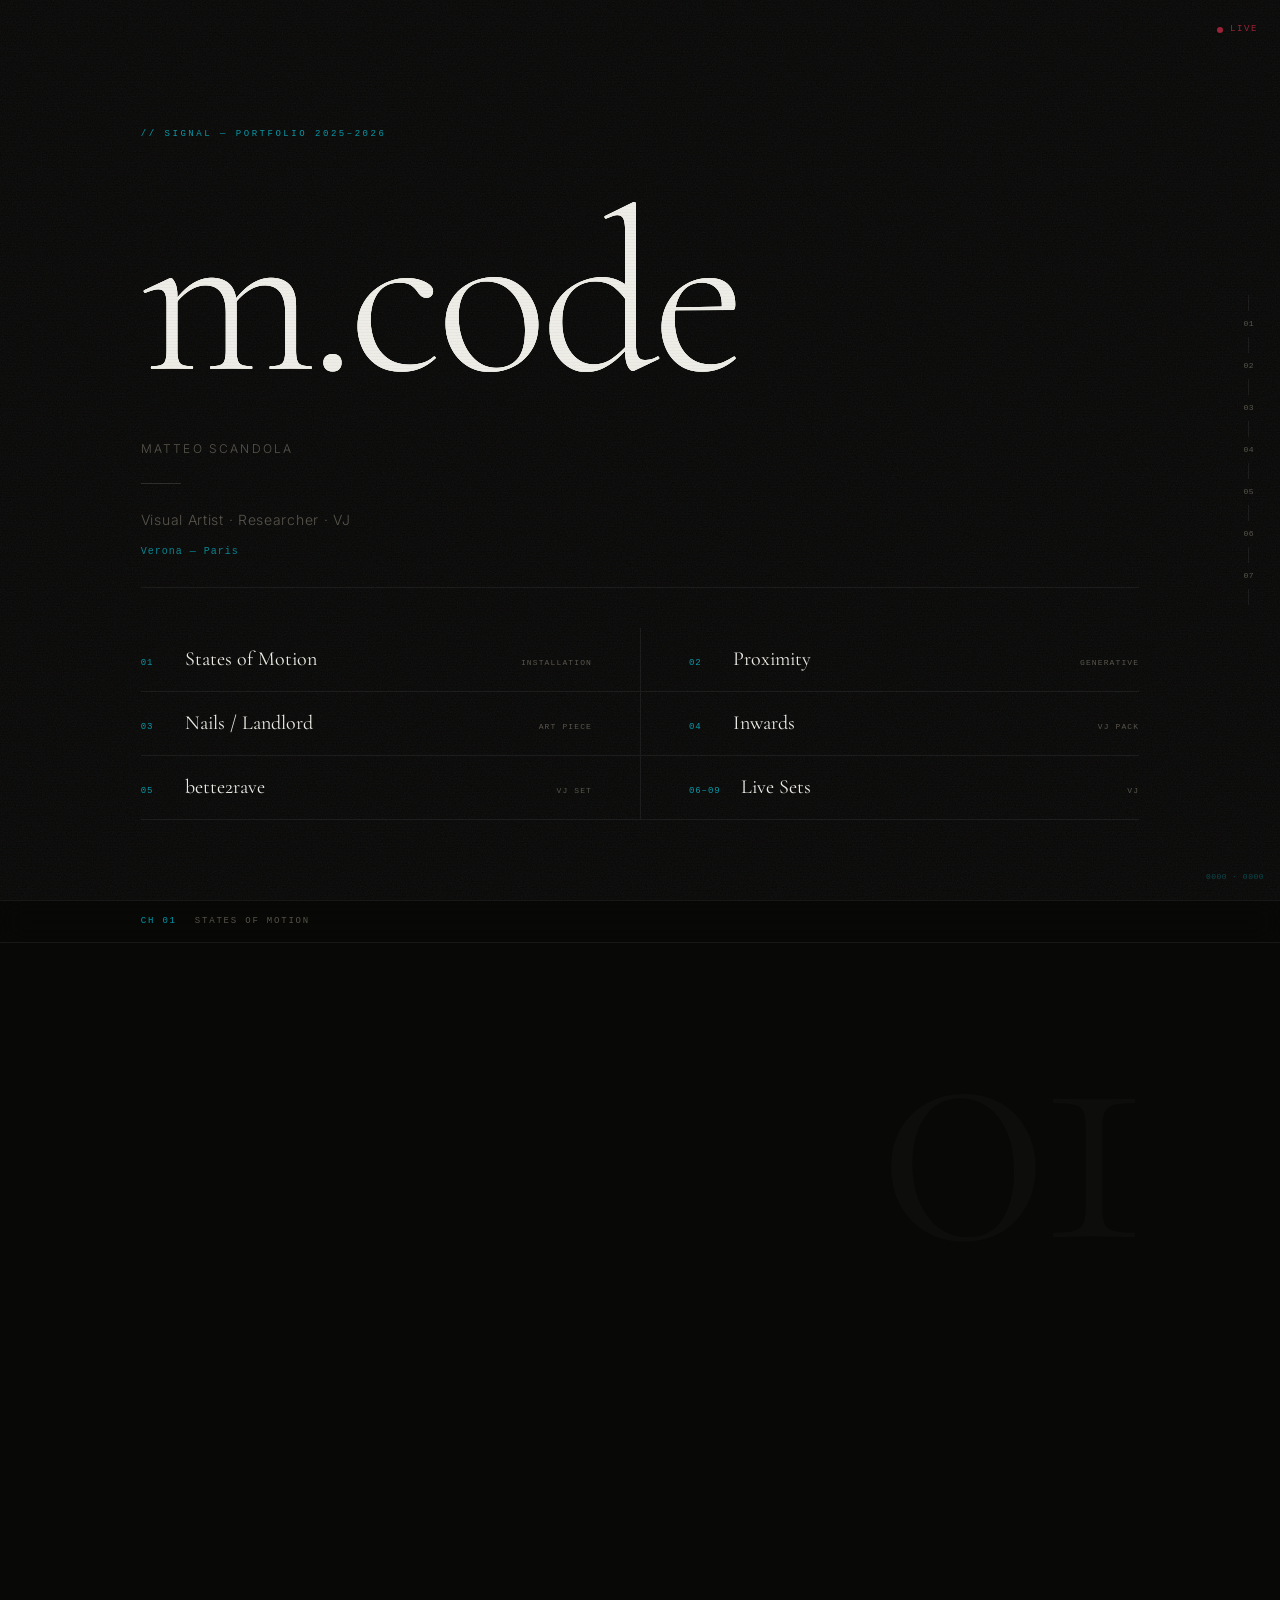
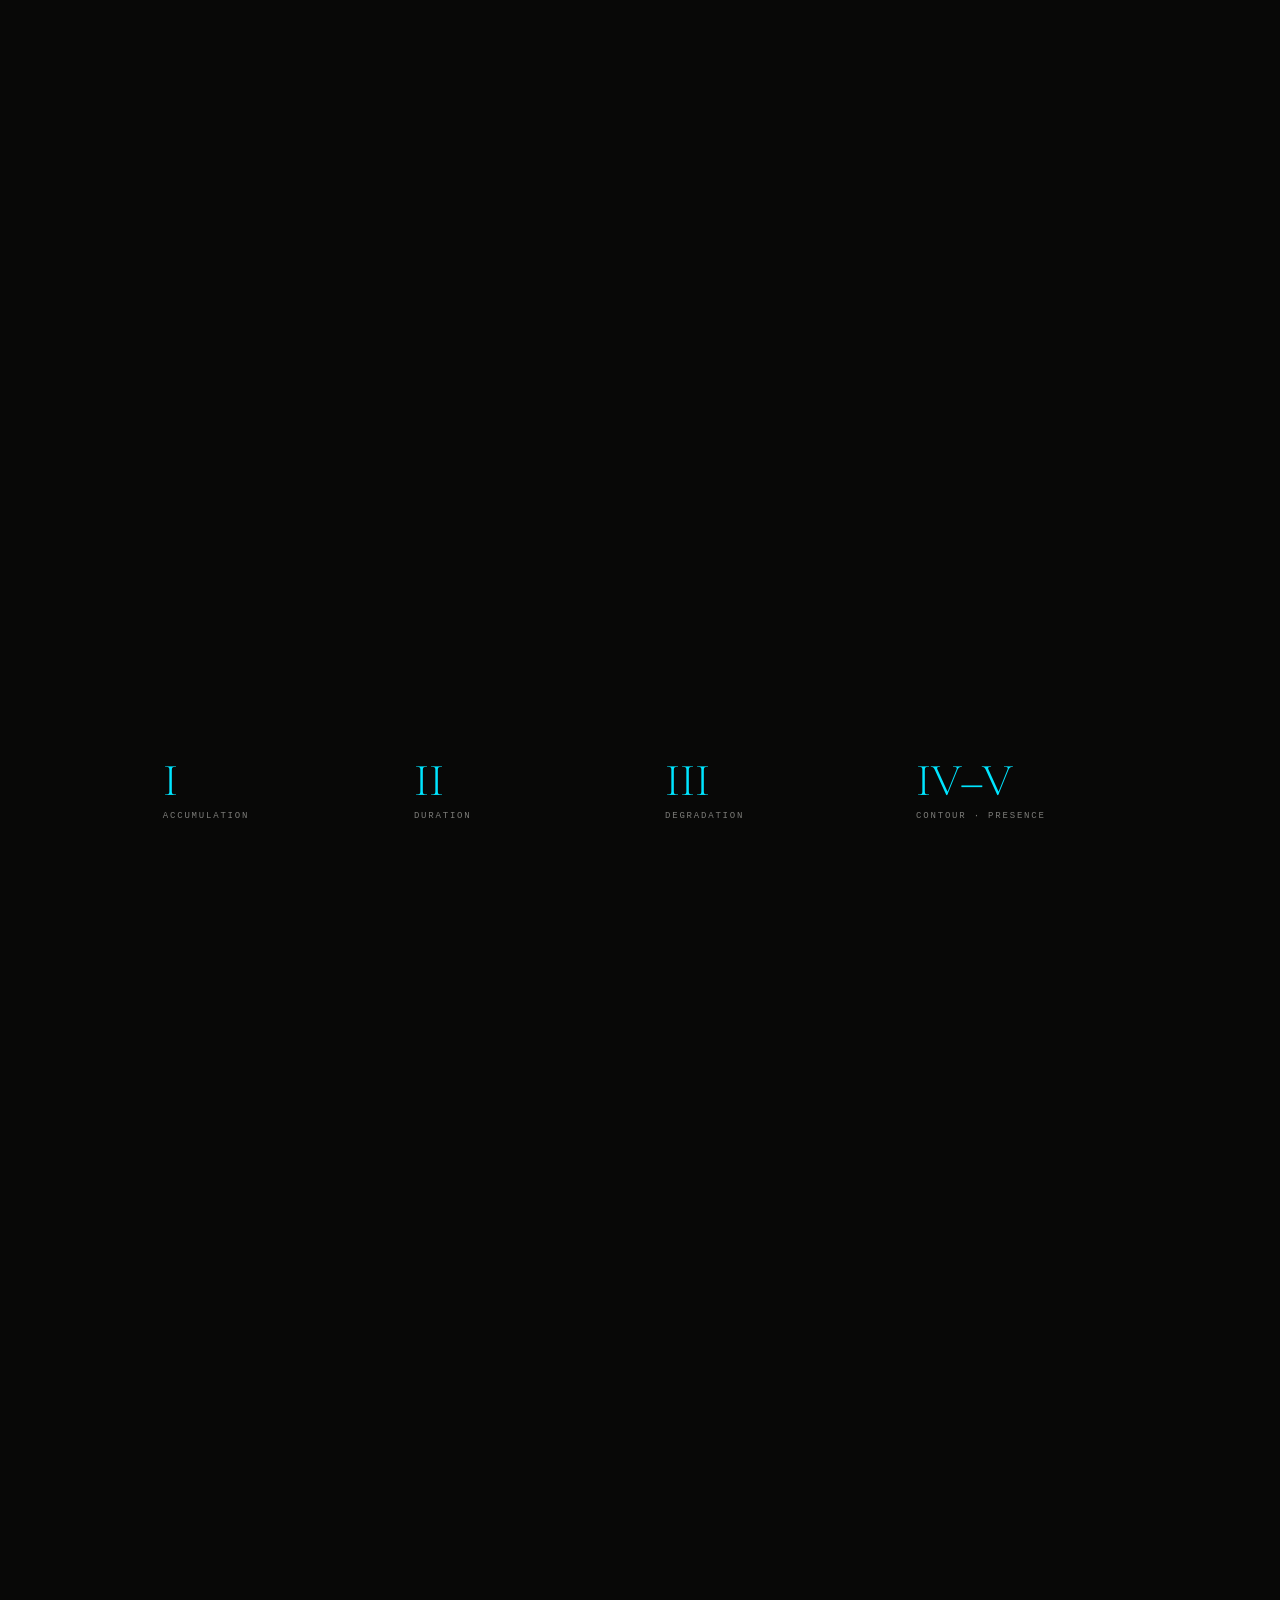
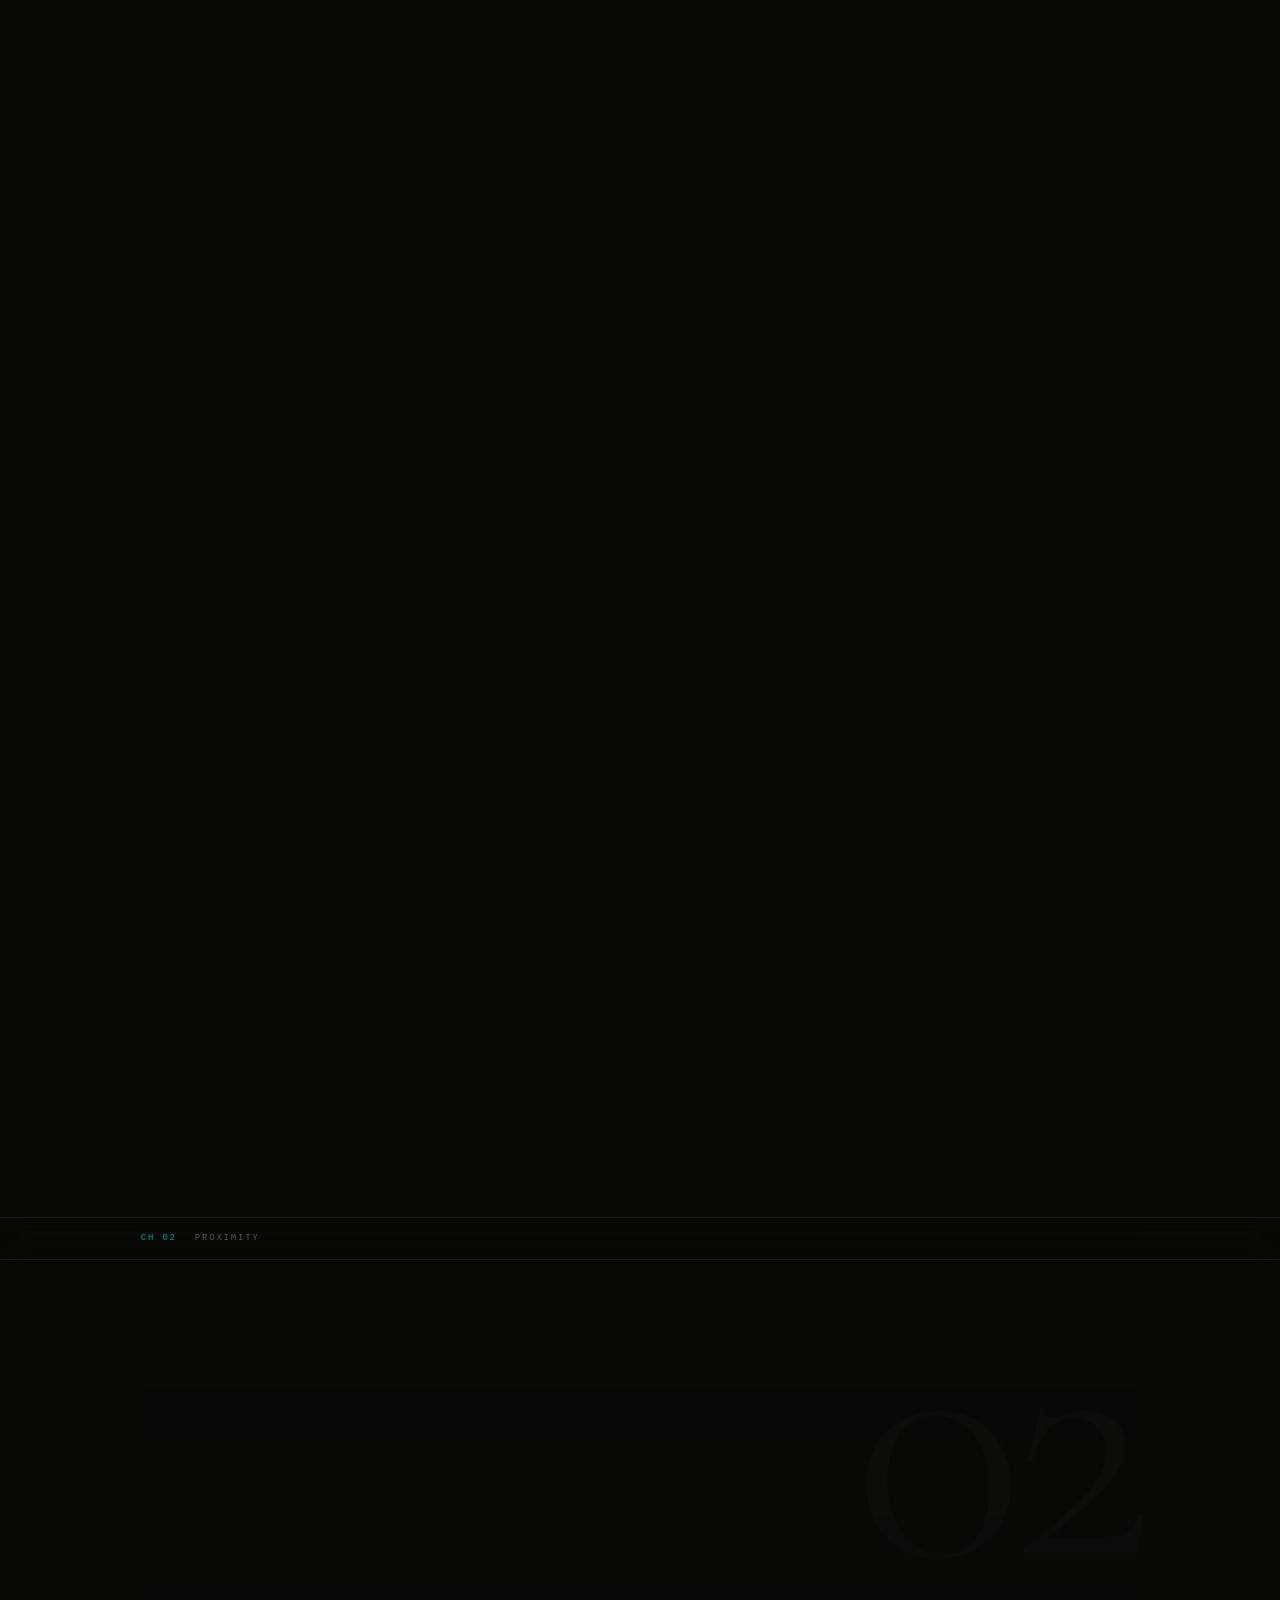
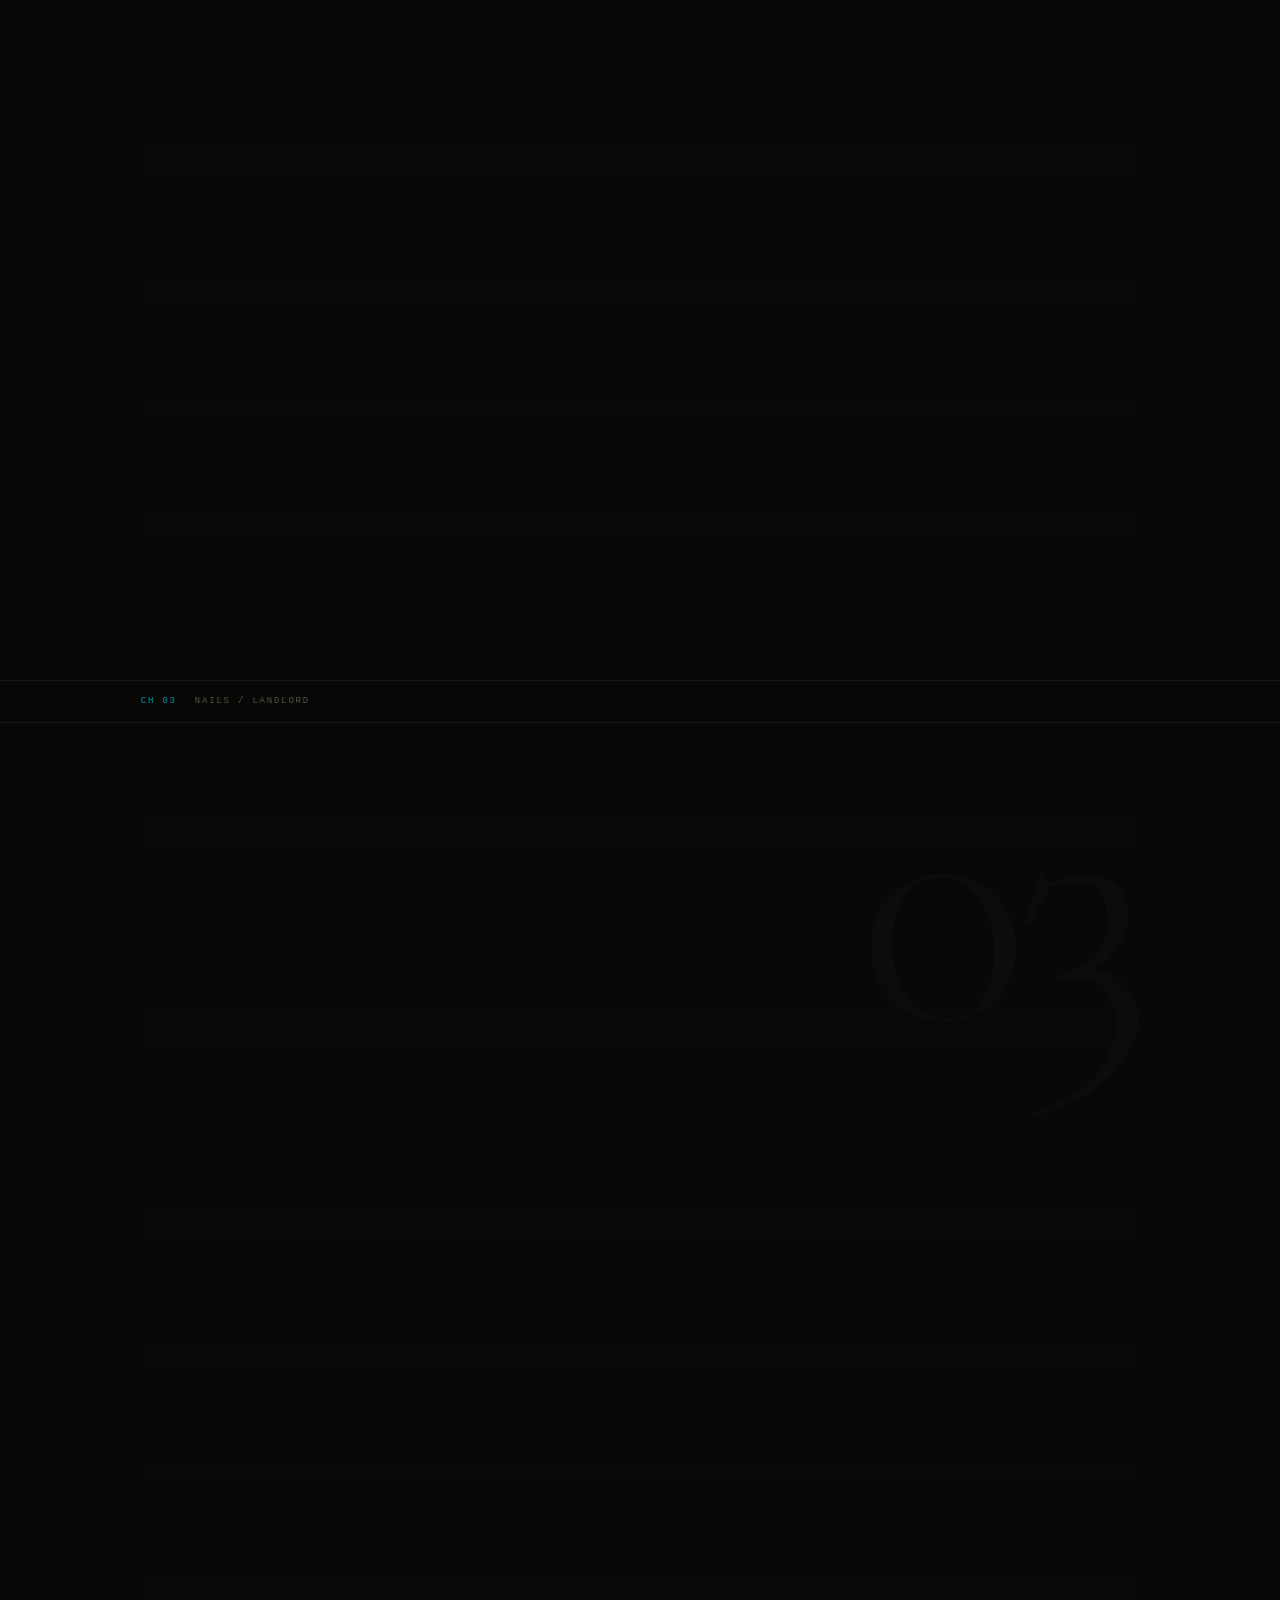
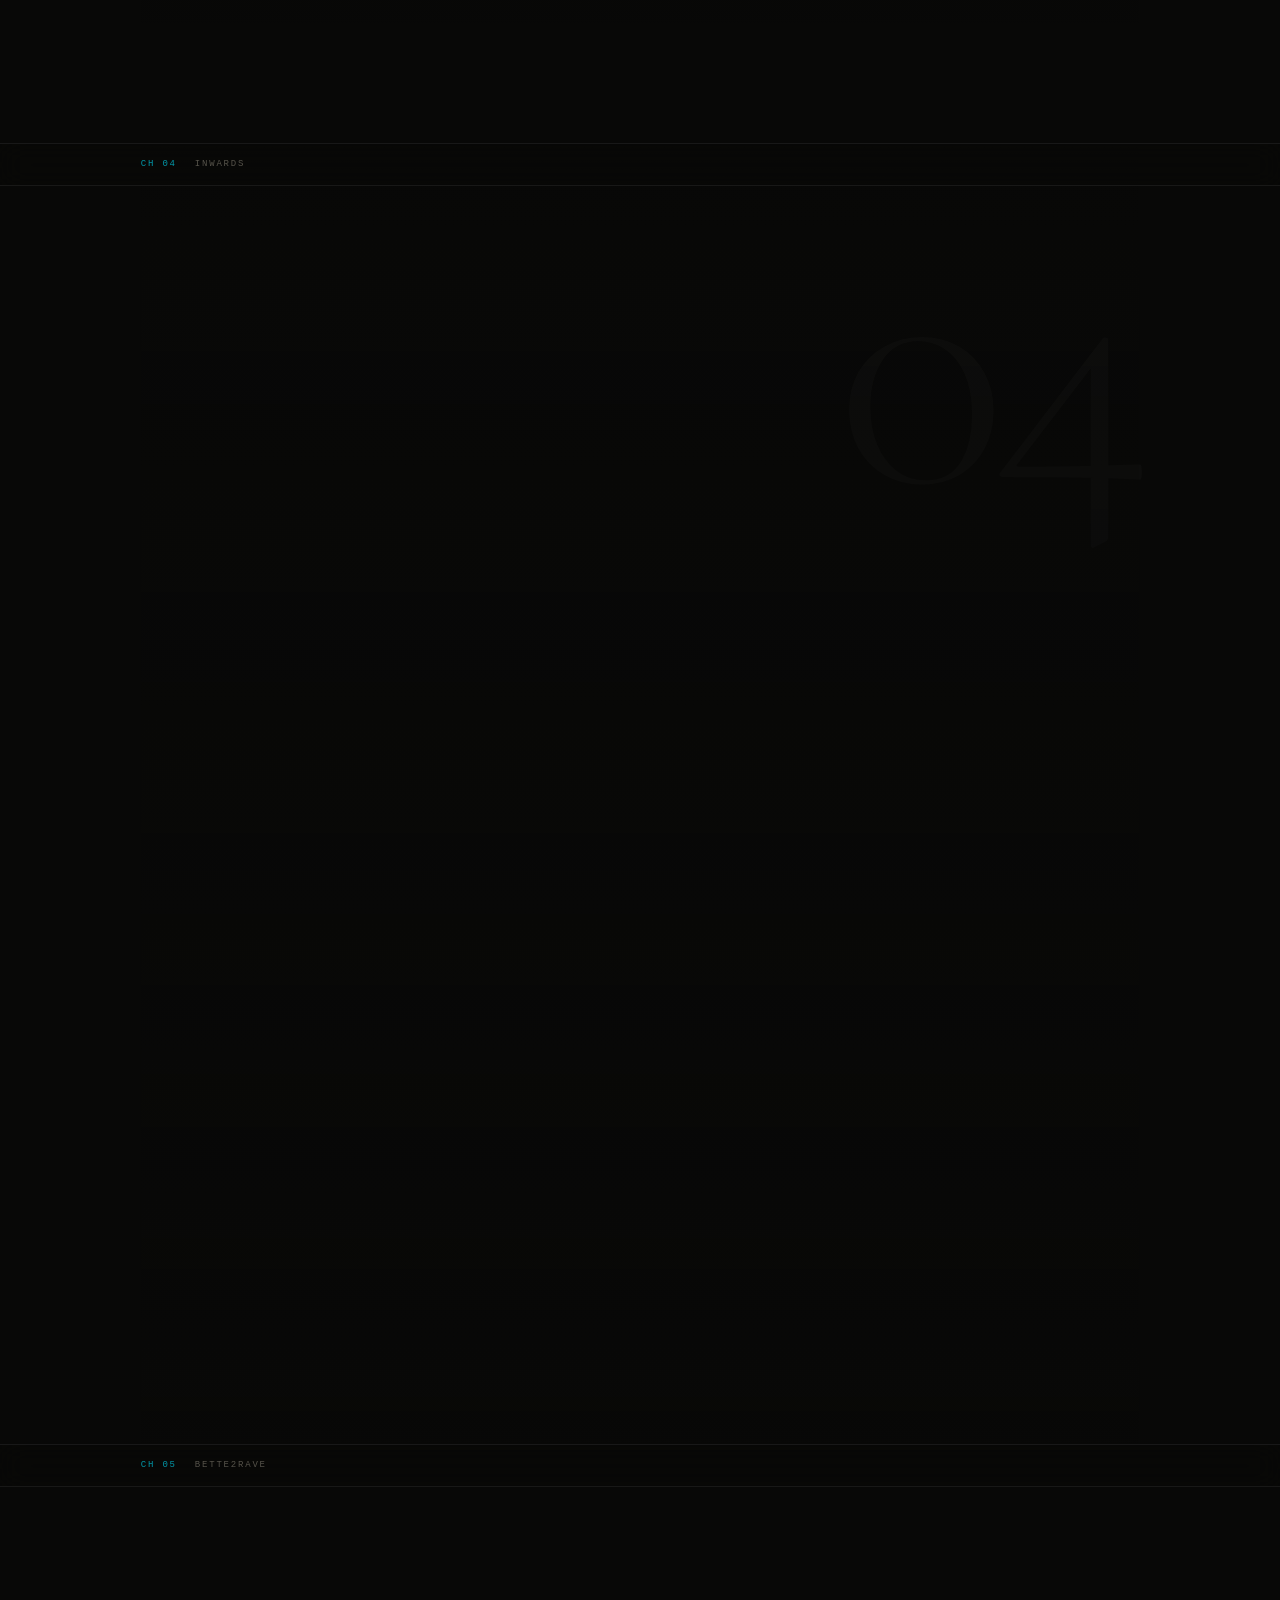
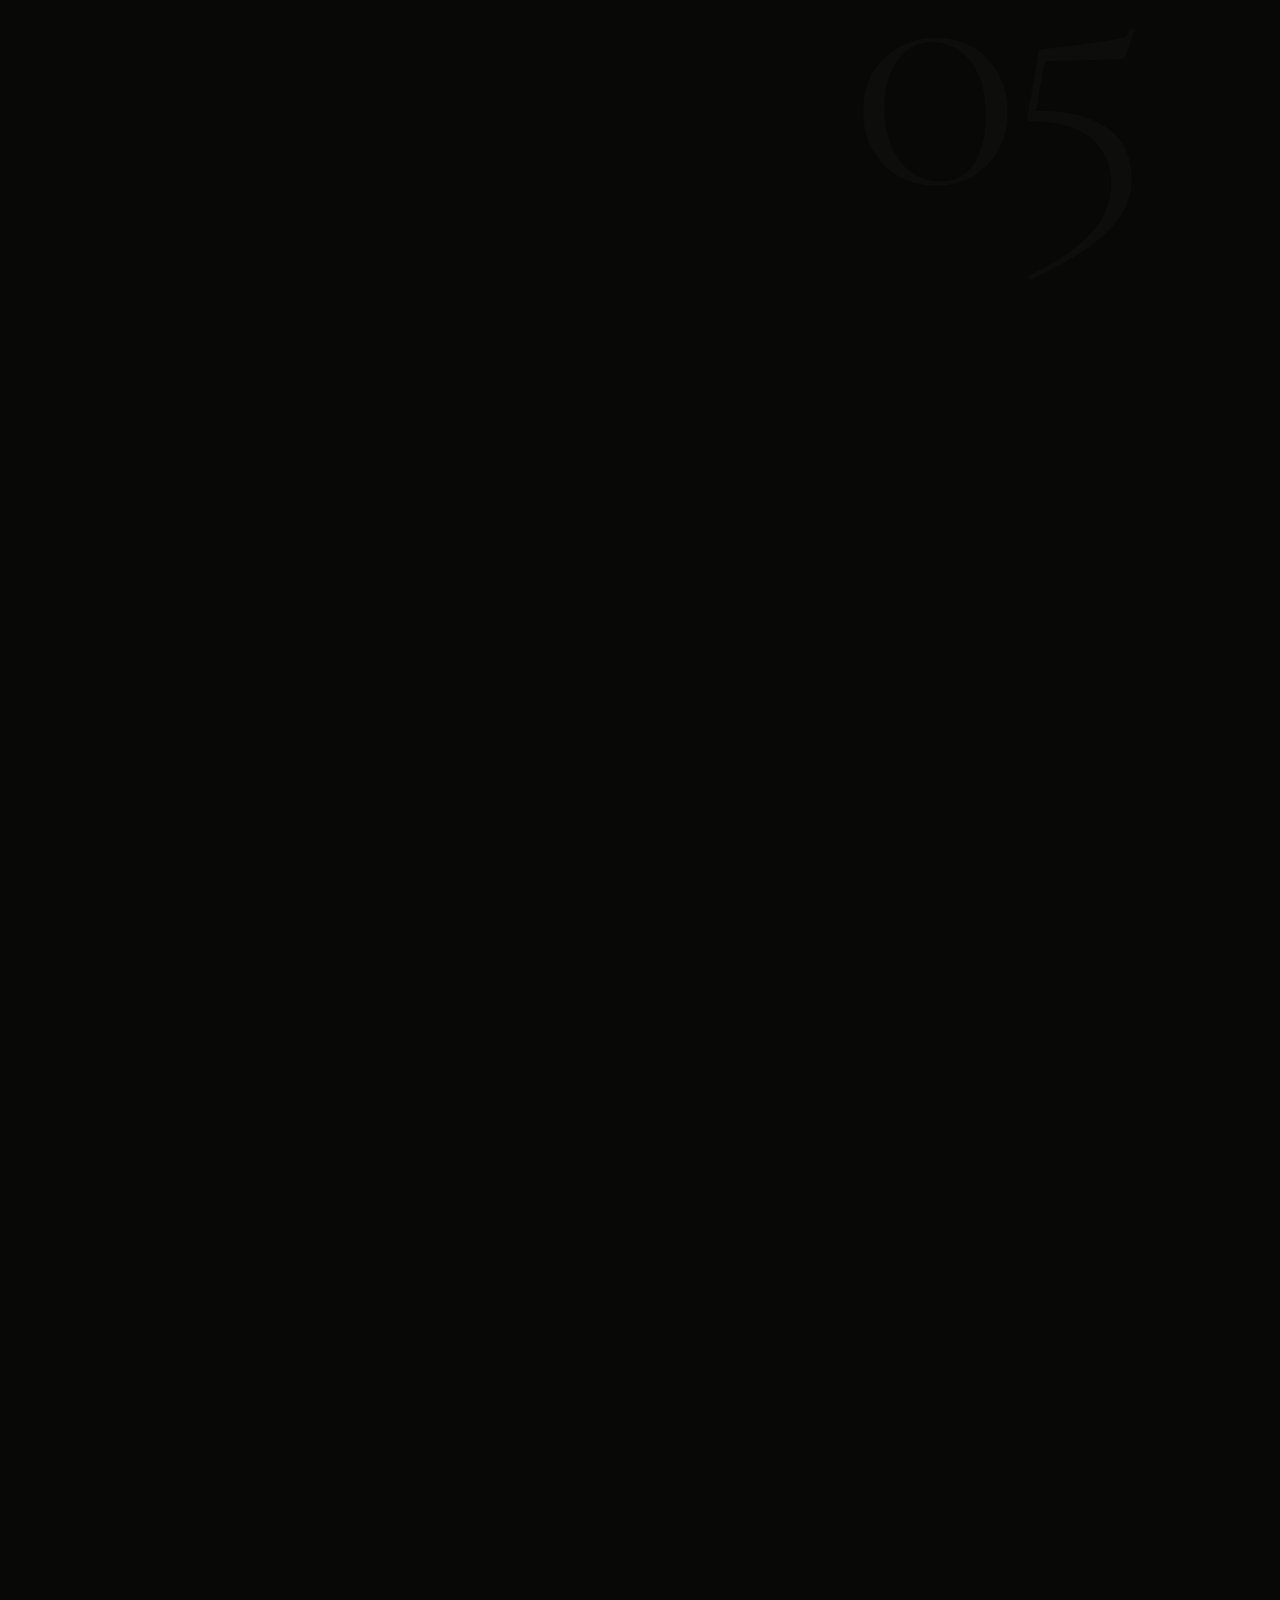
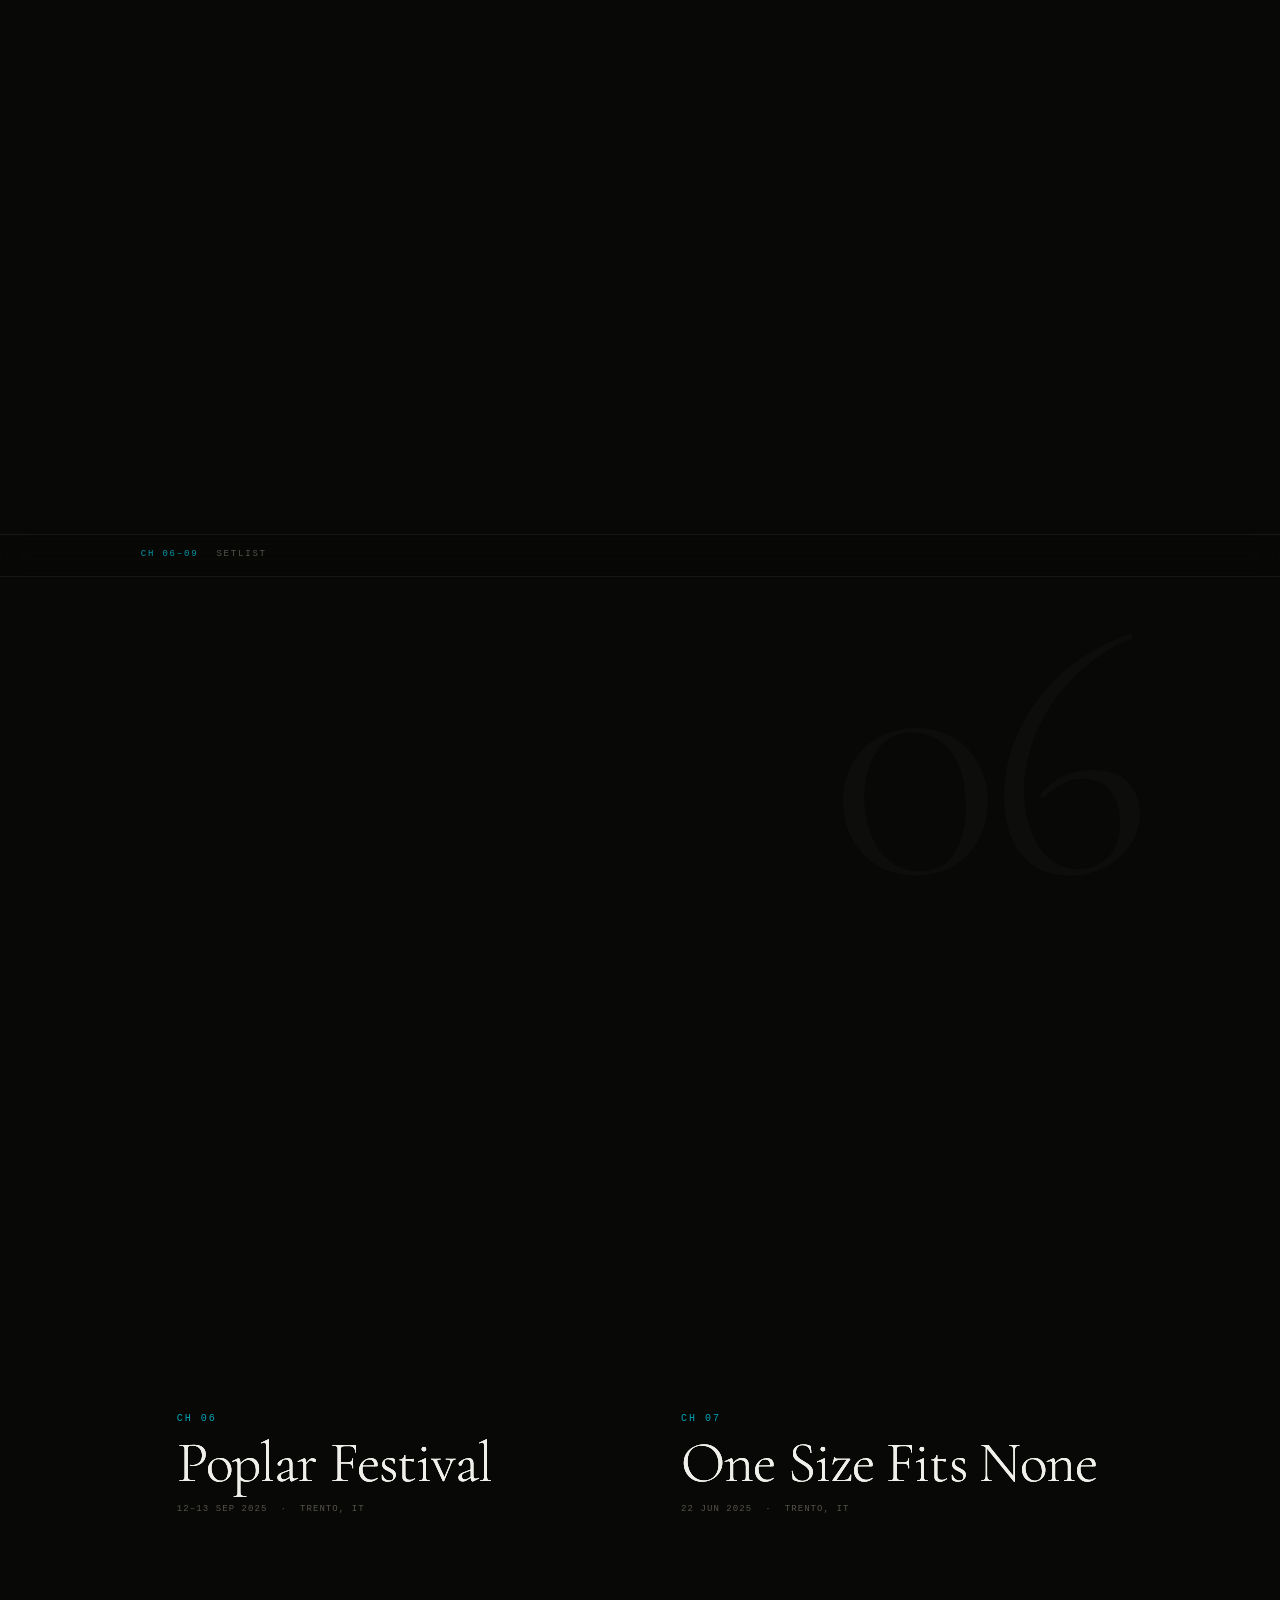
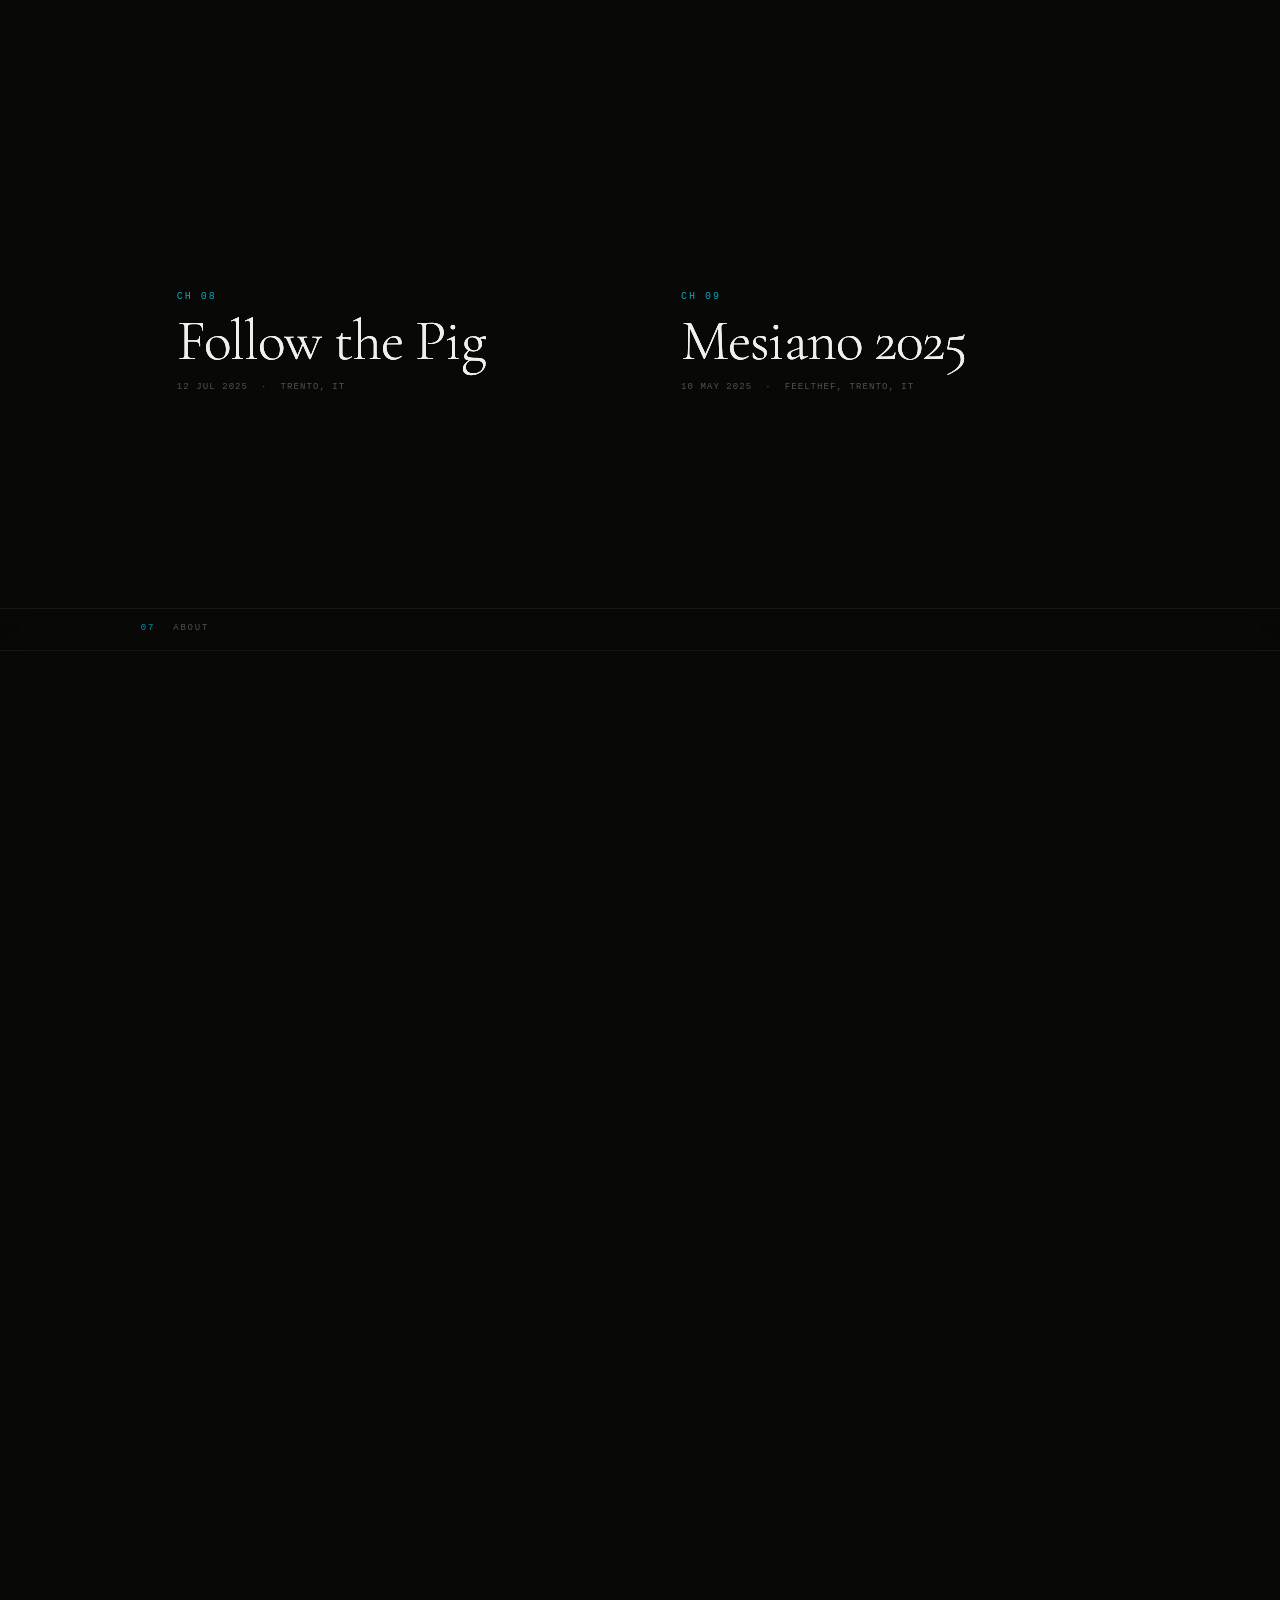
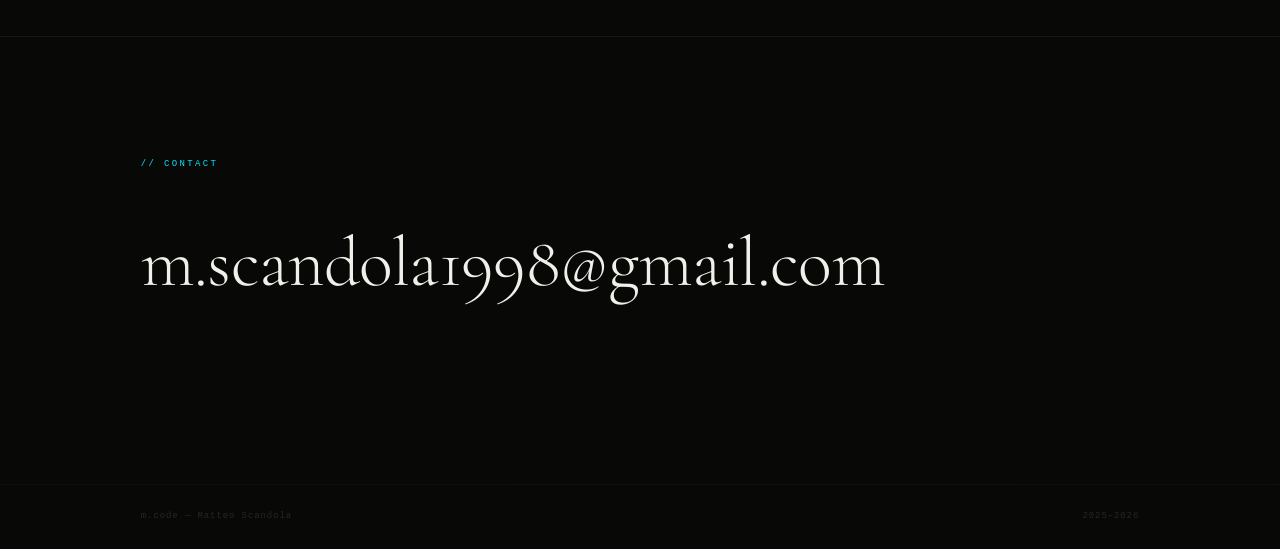
==== index.html @ 52f225c6 "Initial publish — m.code portfolio v4 Static portfolio site: HTML/CSS/JS only. Assets: videos conver" ====
<!DOCTYPE html>
<html lang="en">
<head>
  <meta charset="UTF-8">
  <meta http-equiv="refresh" content="0; url=v4.html">
  <link rel="canonical" href="v4.html">
  <title>m.code</title>
</head>
<body></body>
</html>
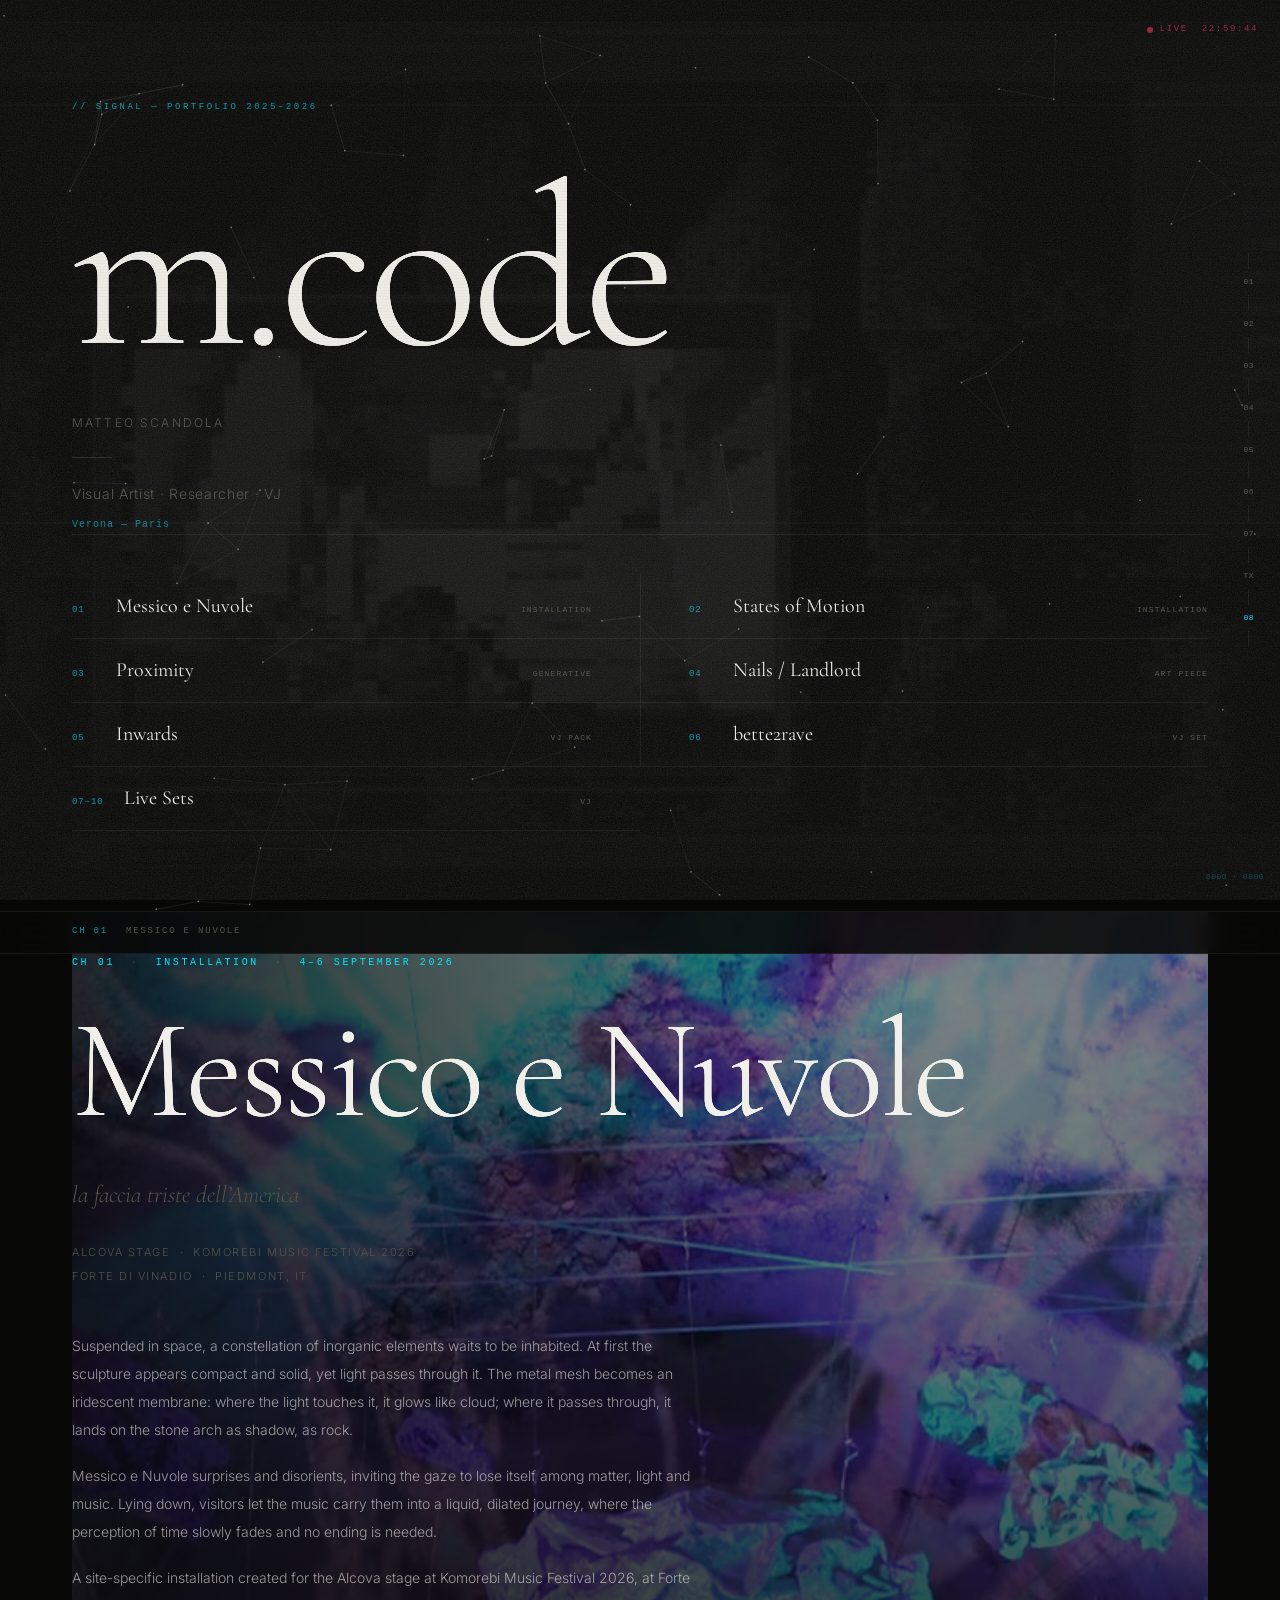
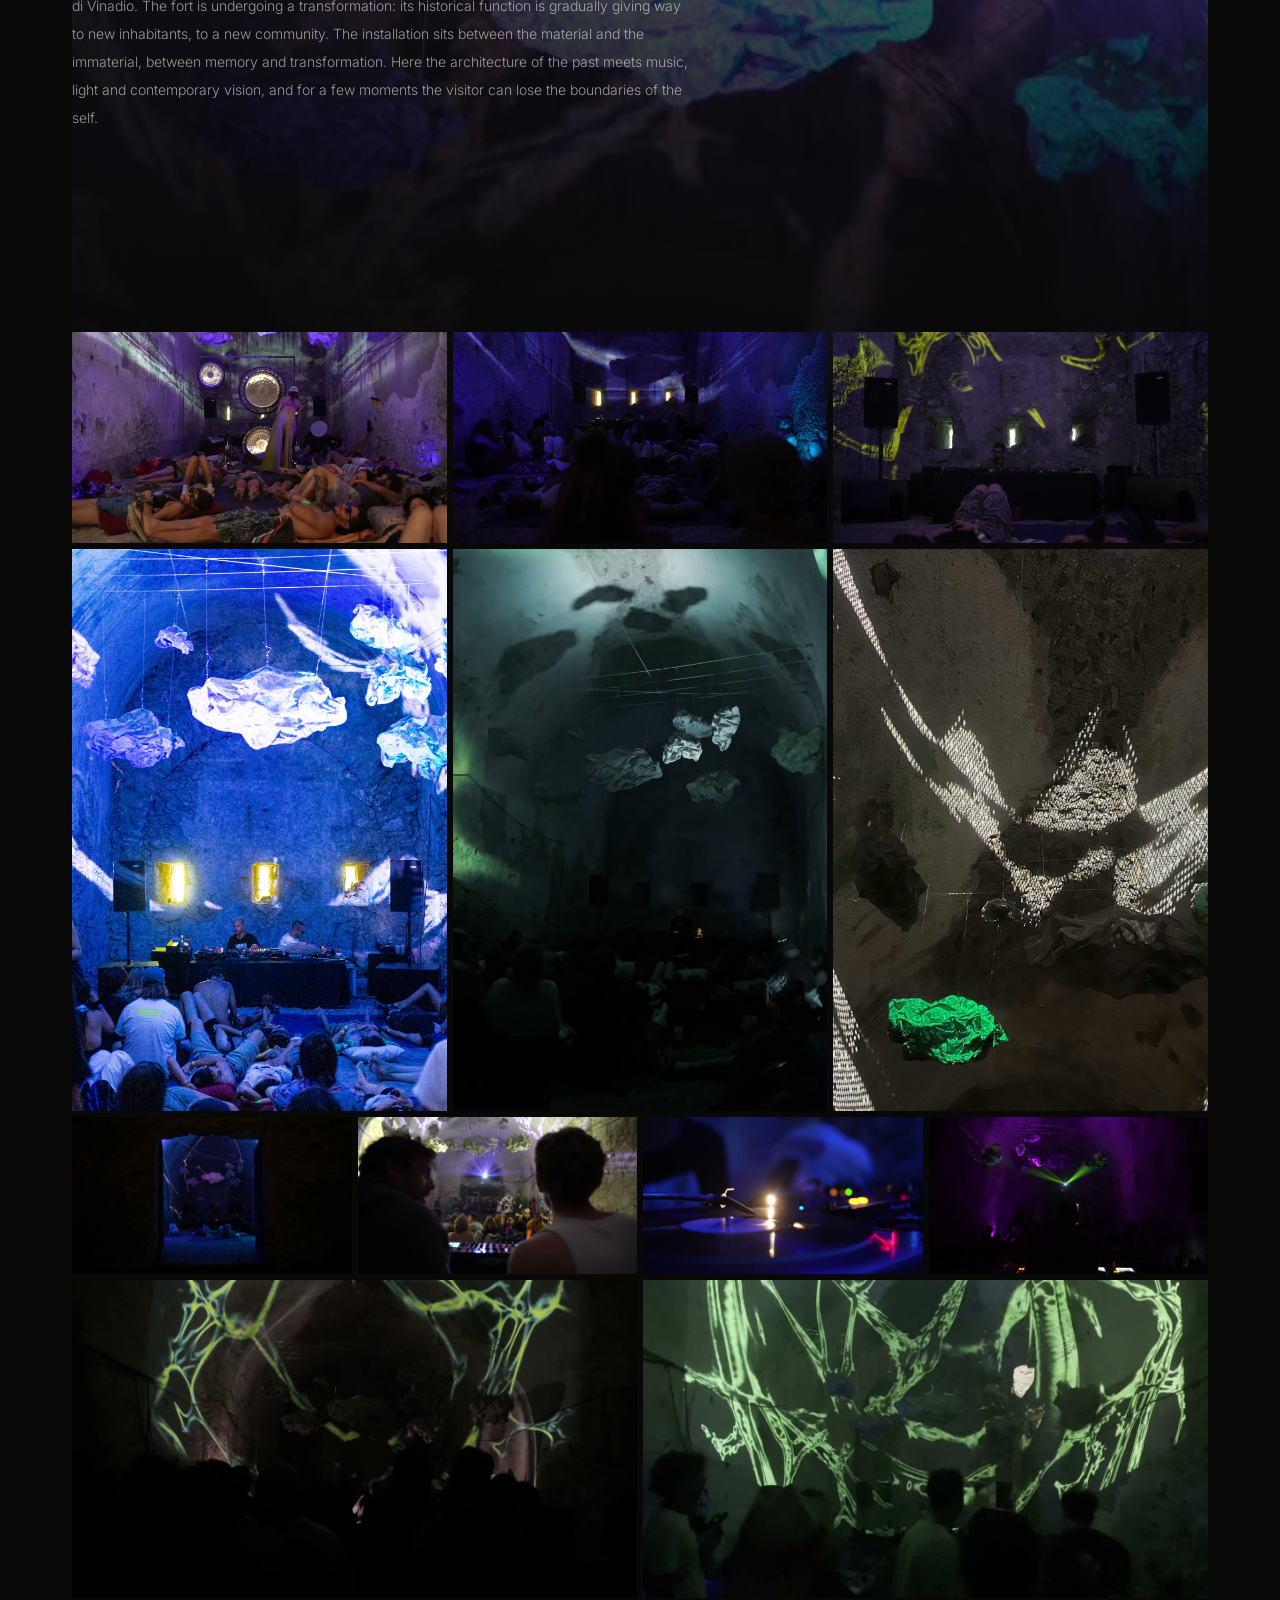
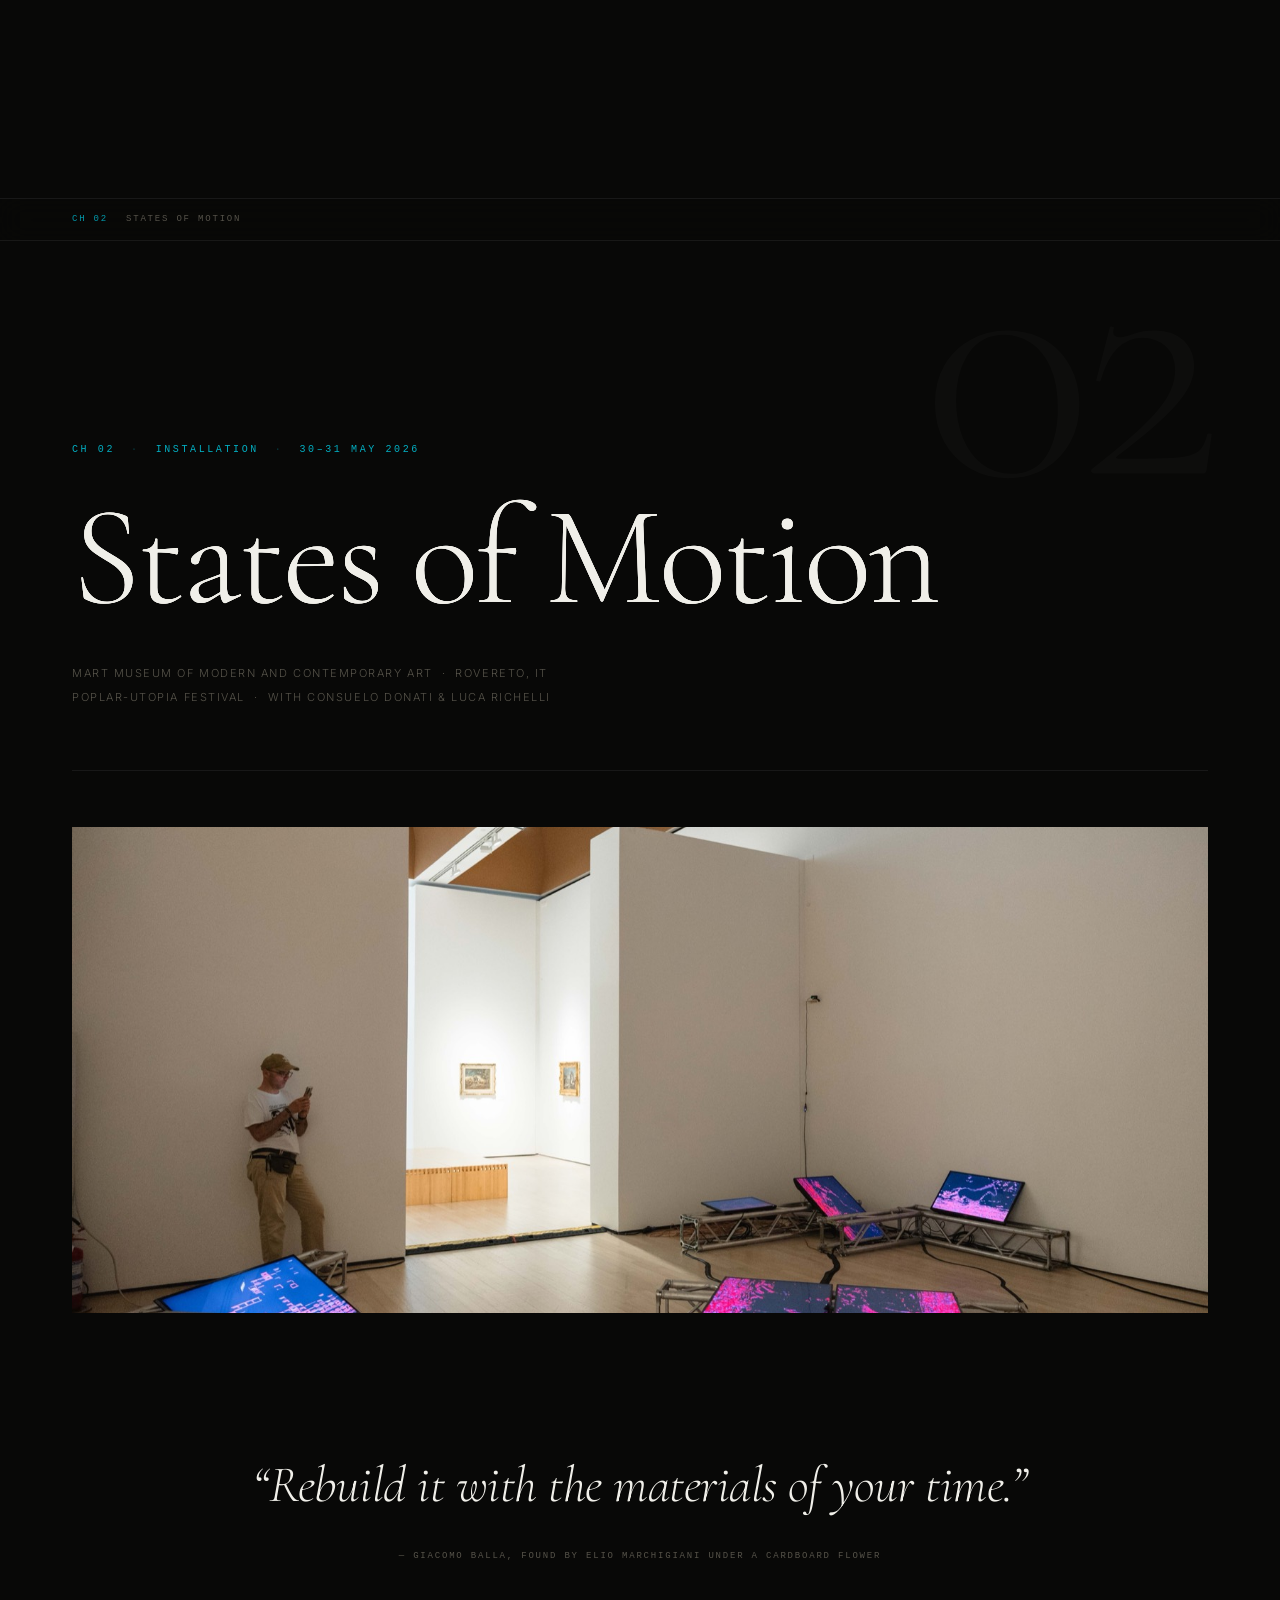
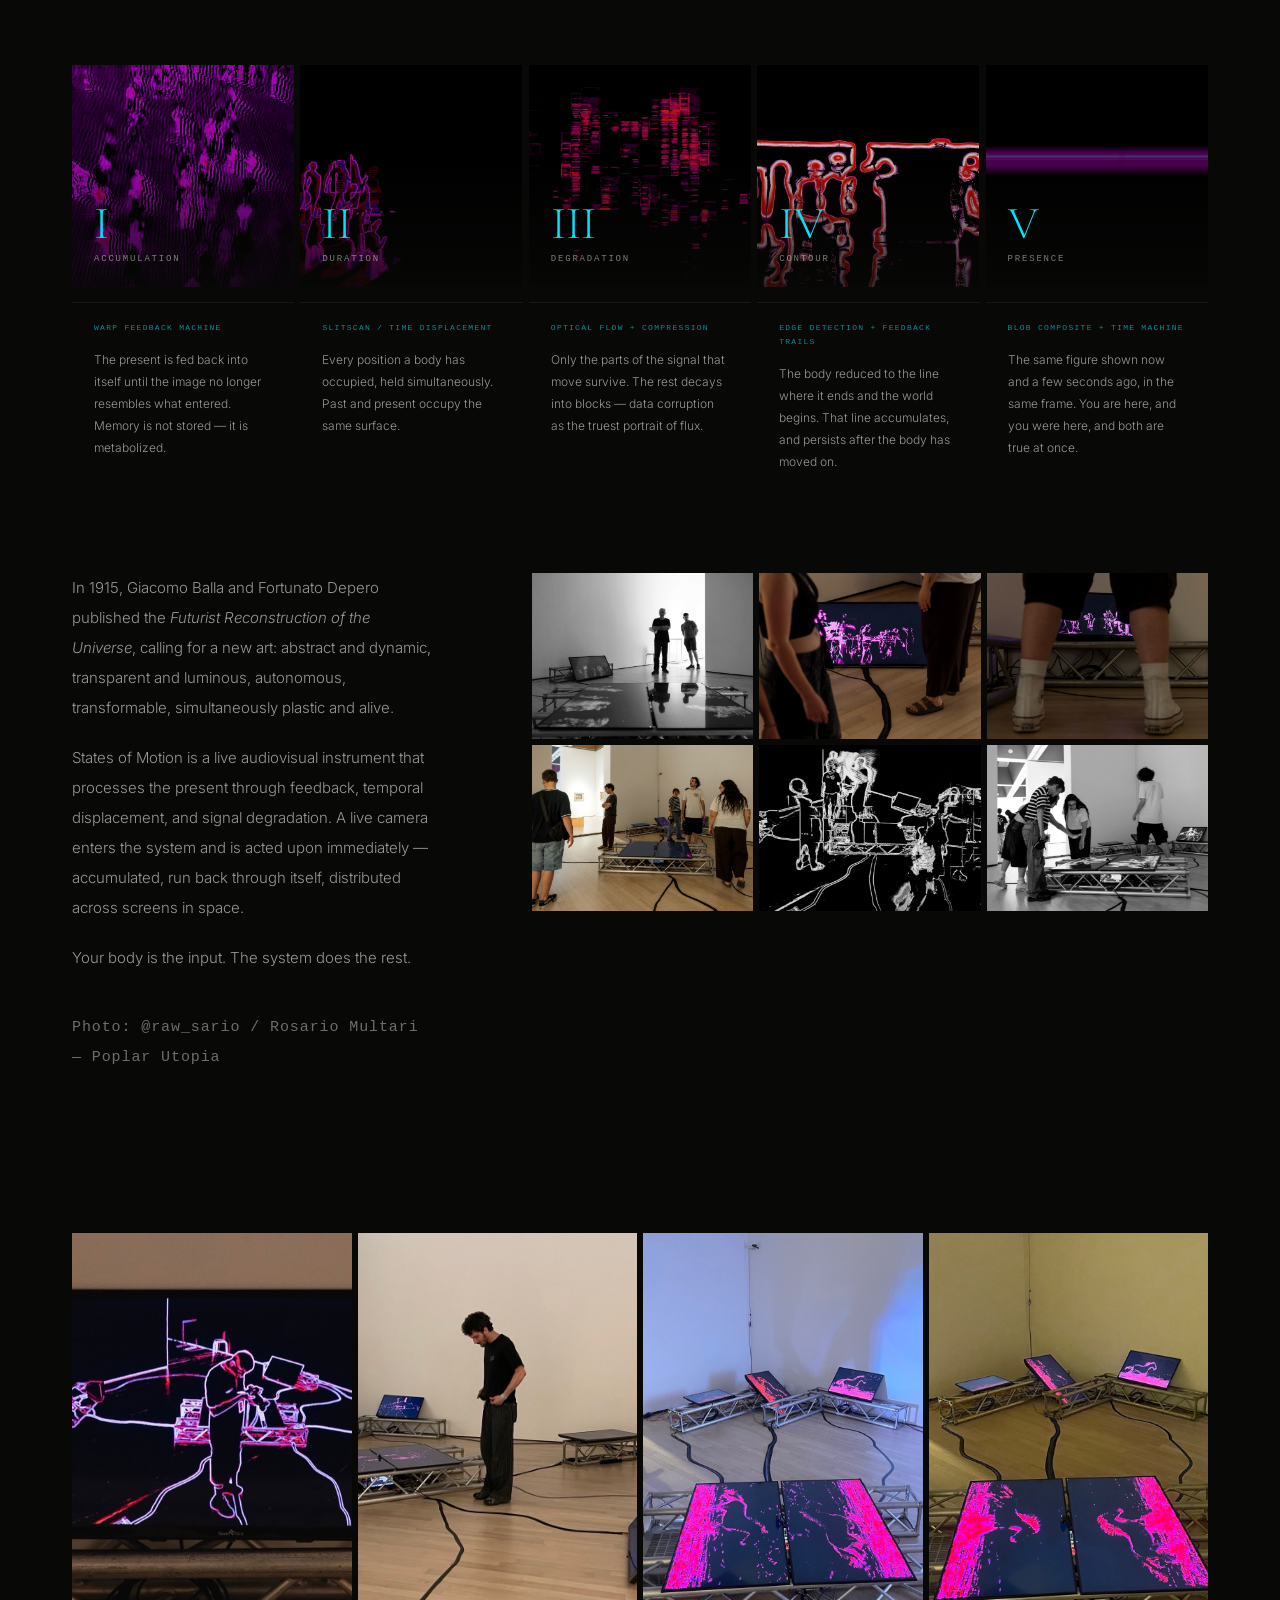
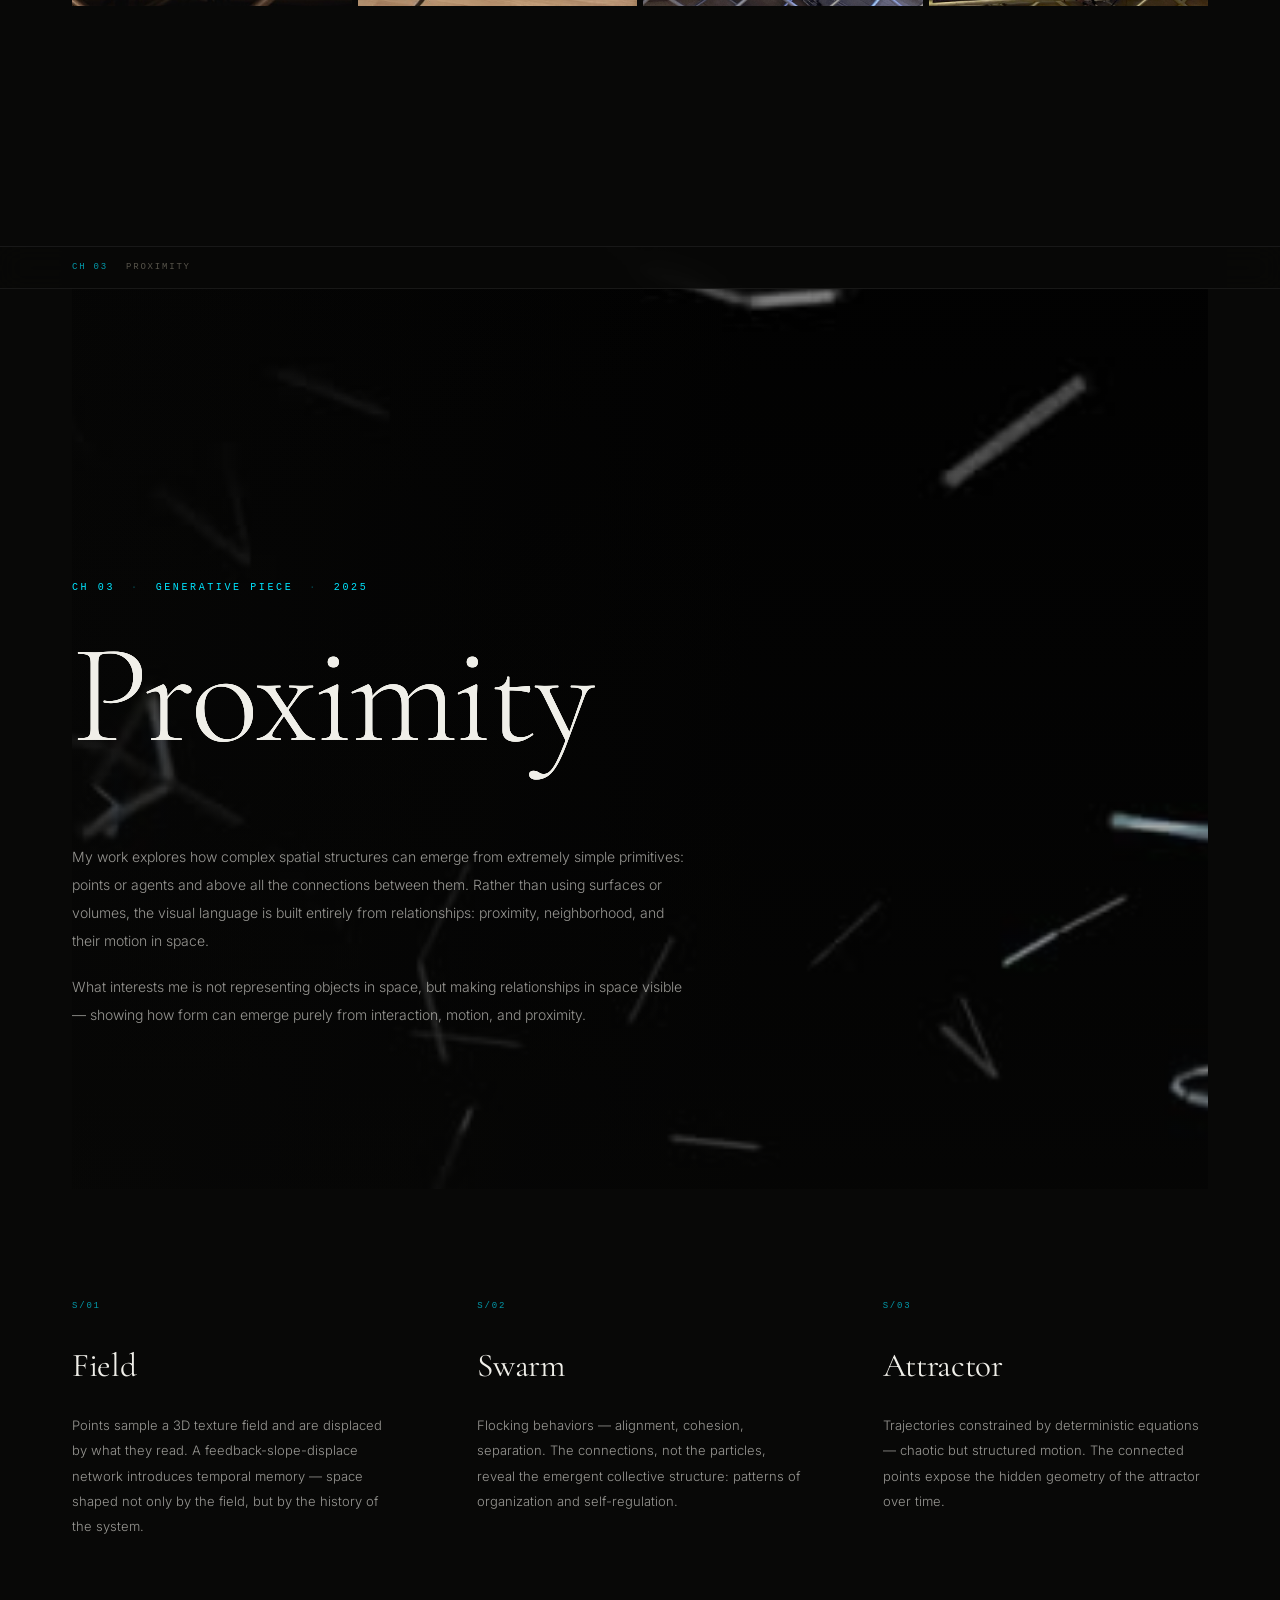
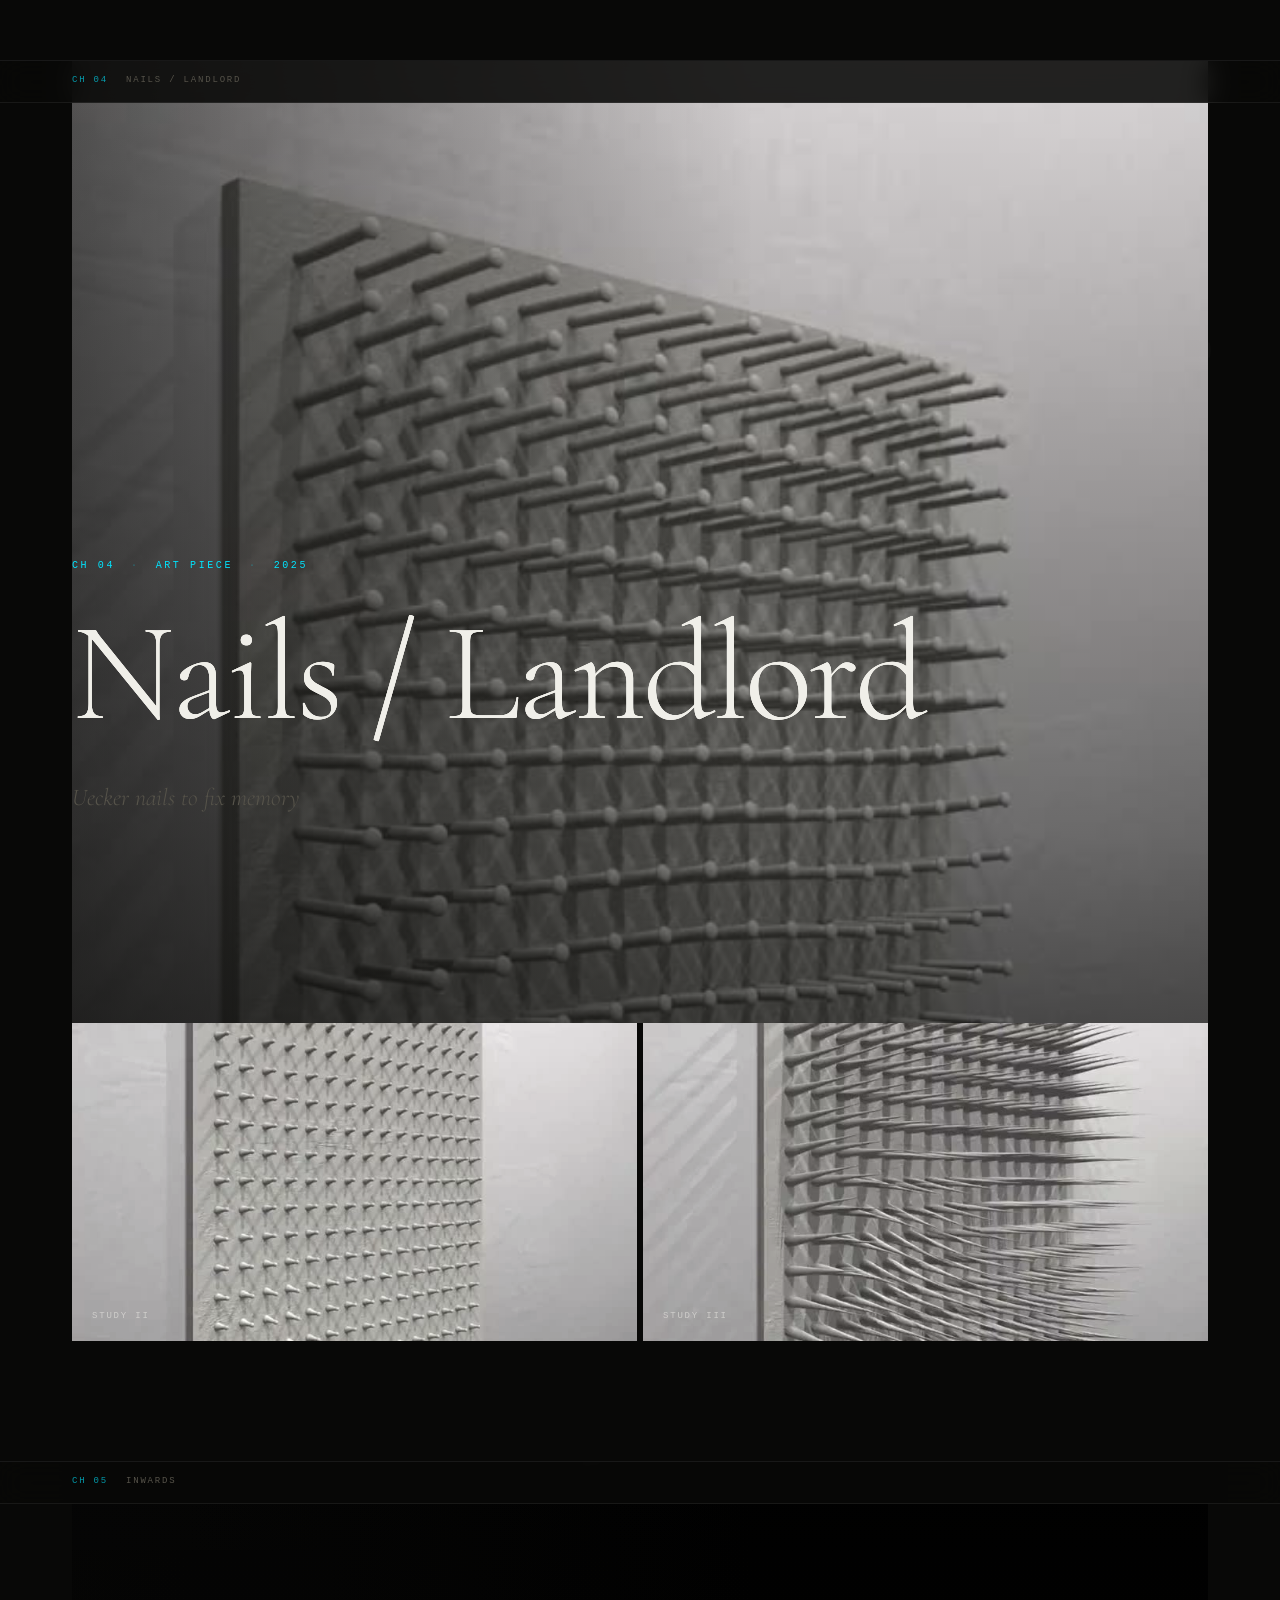
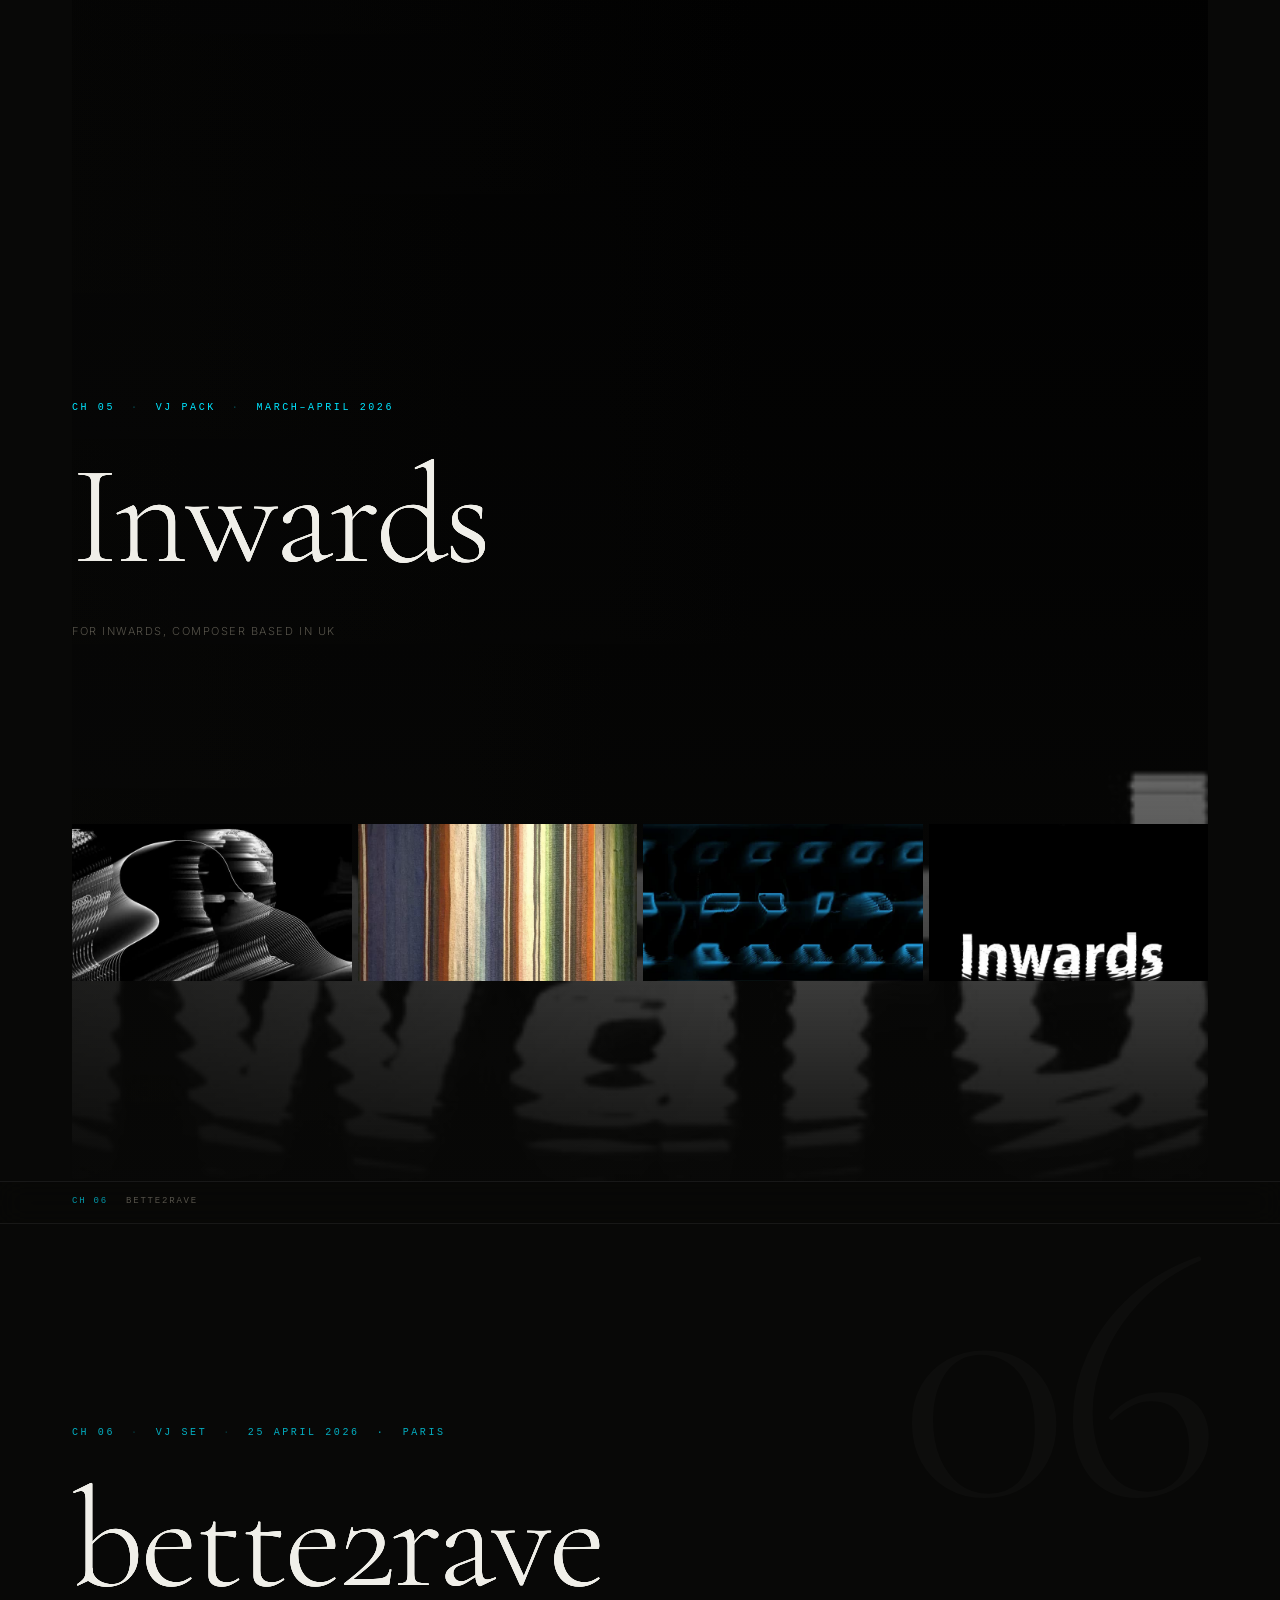
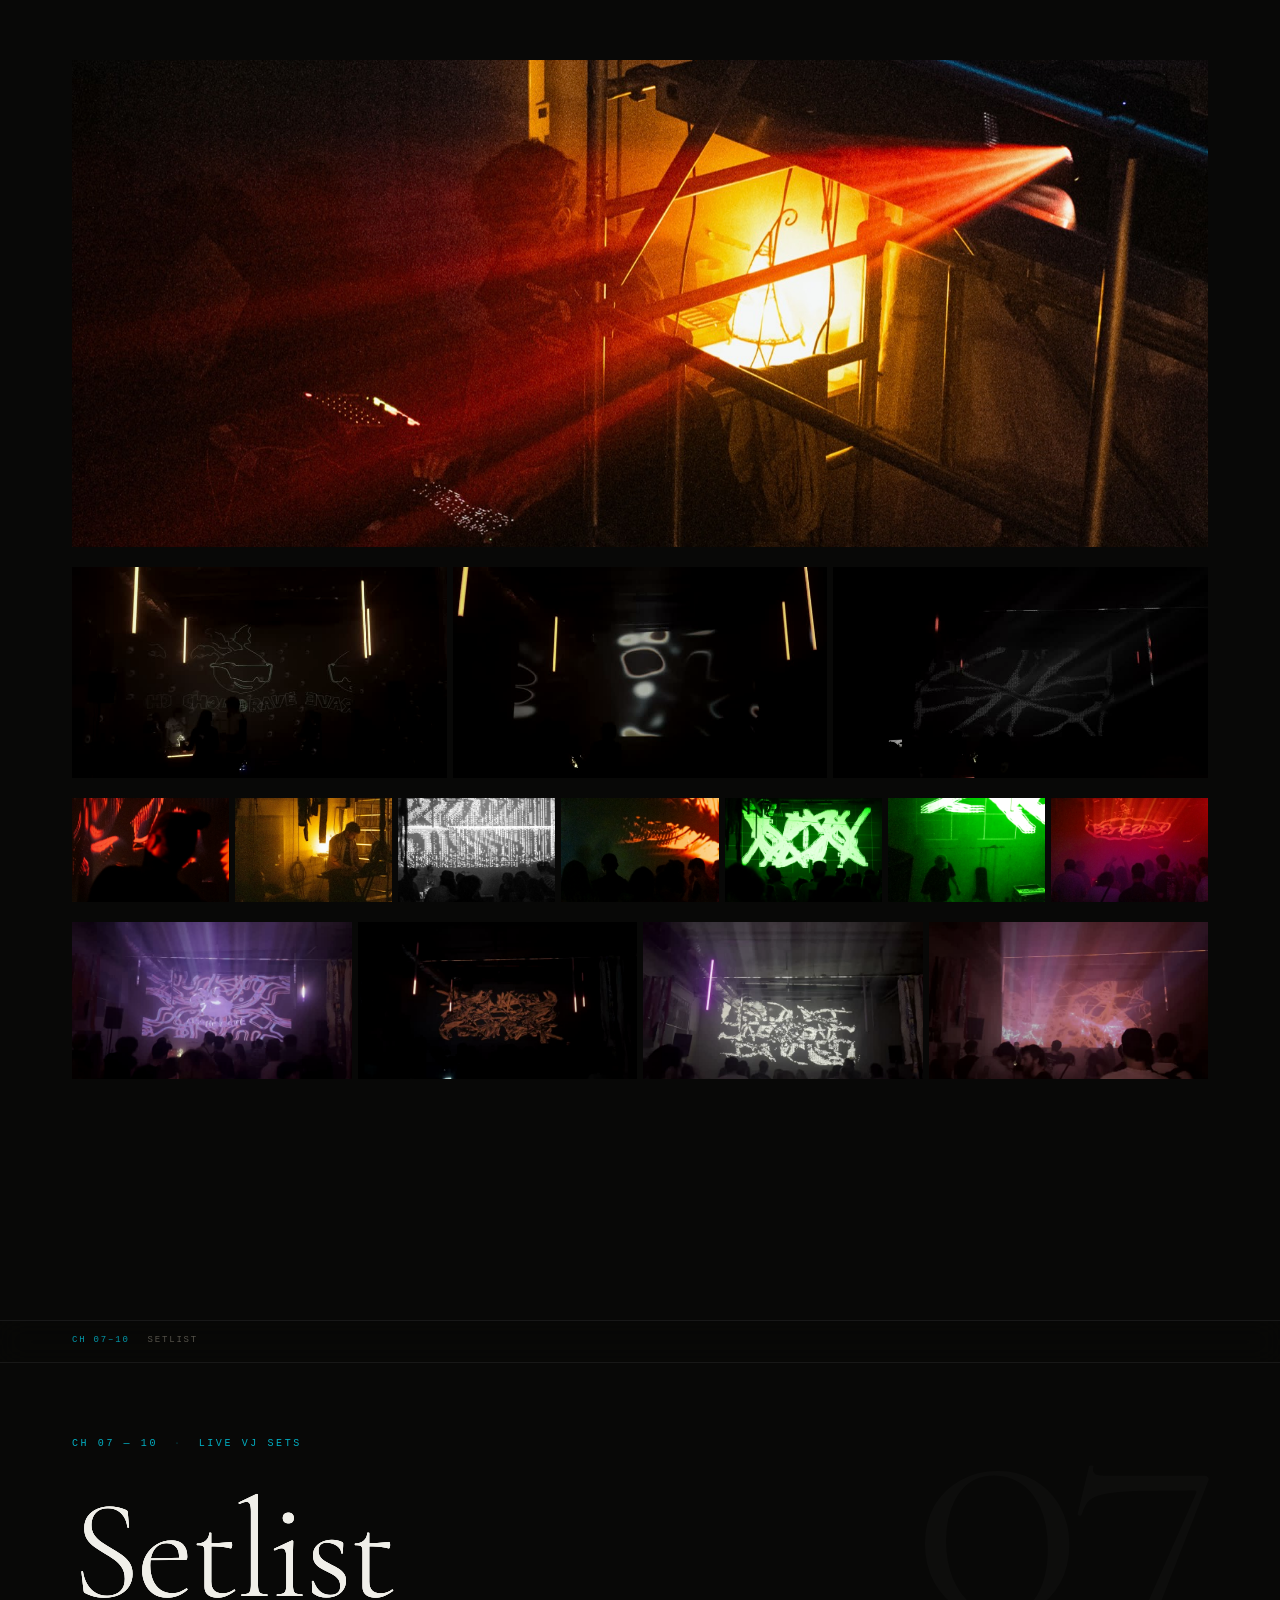
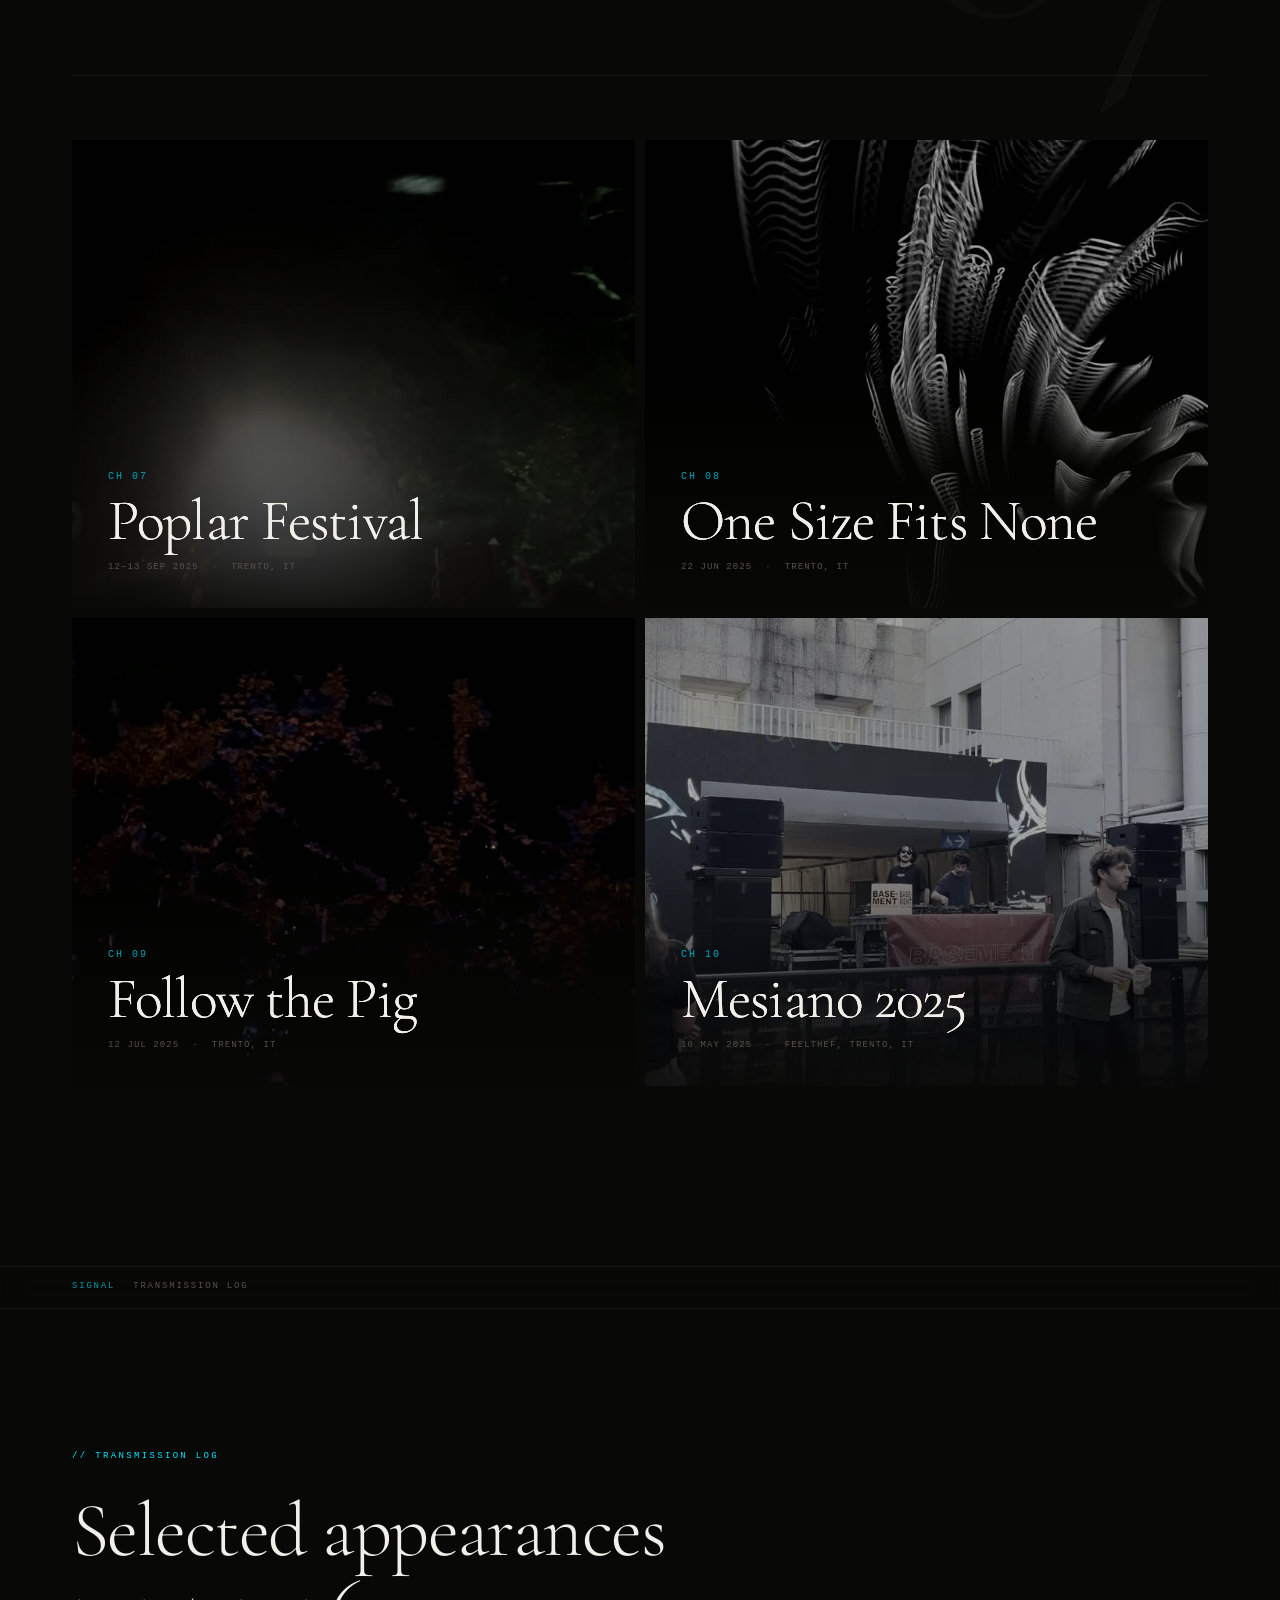
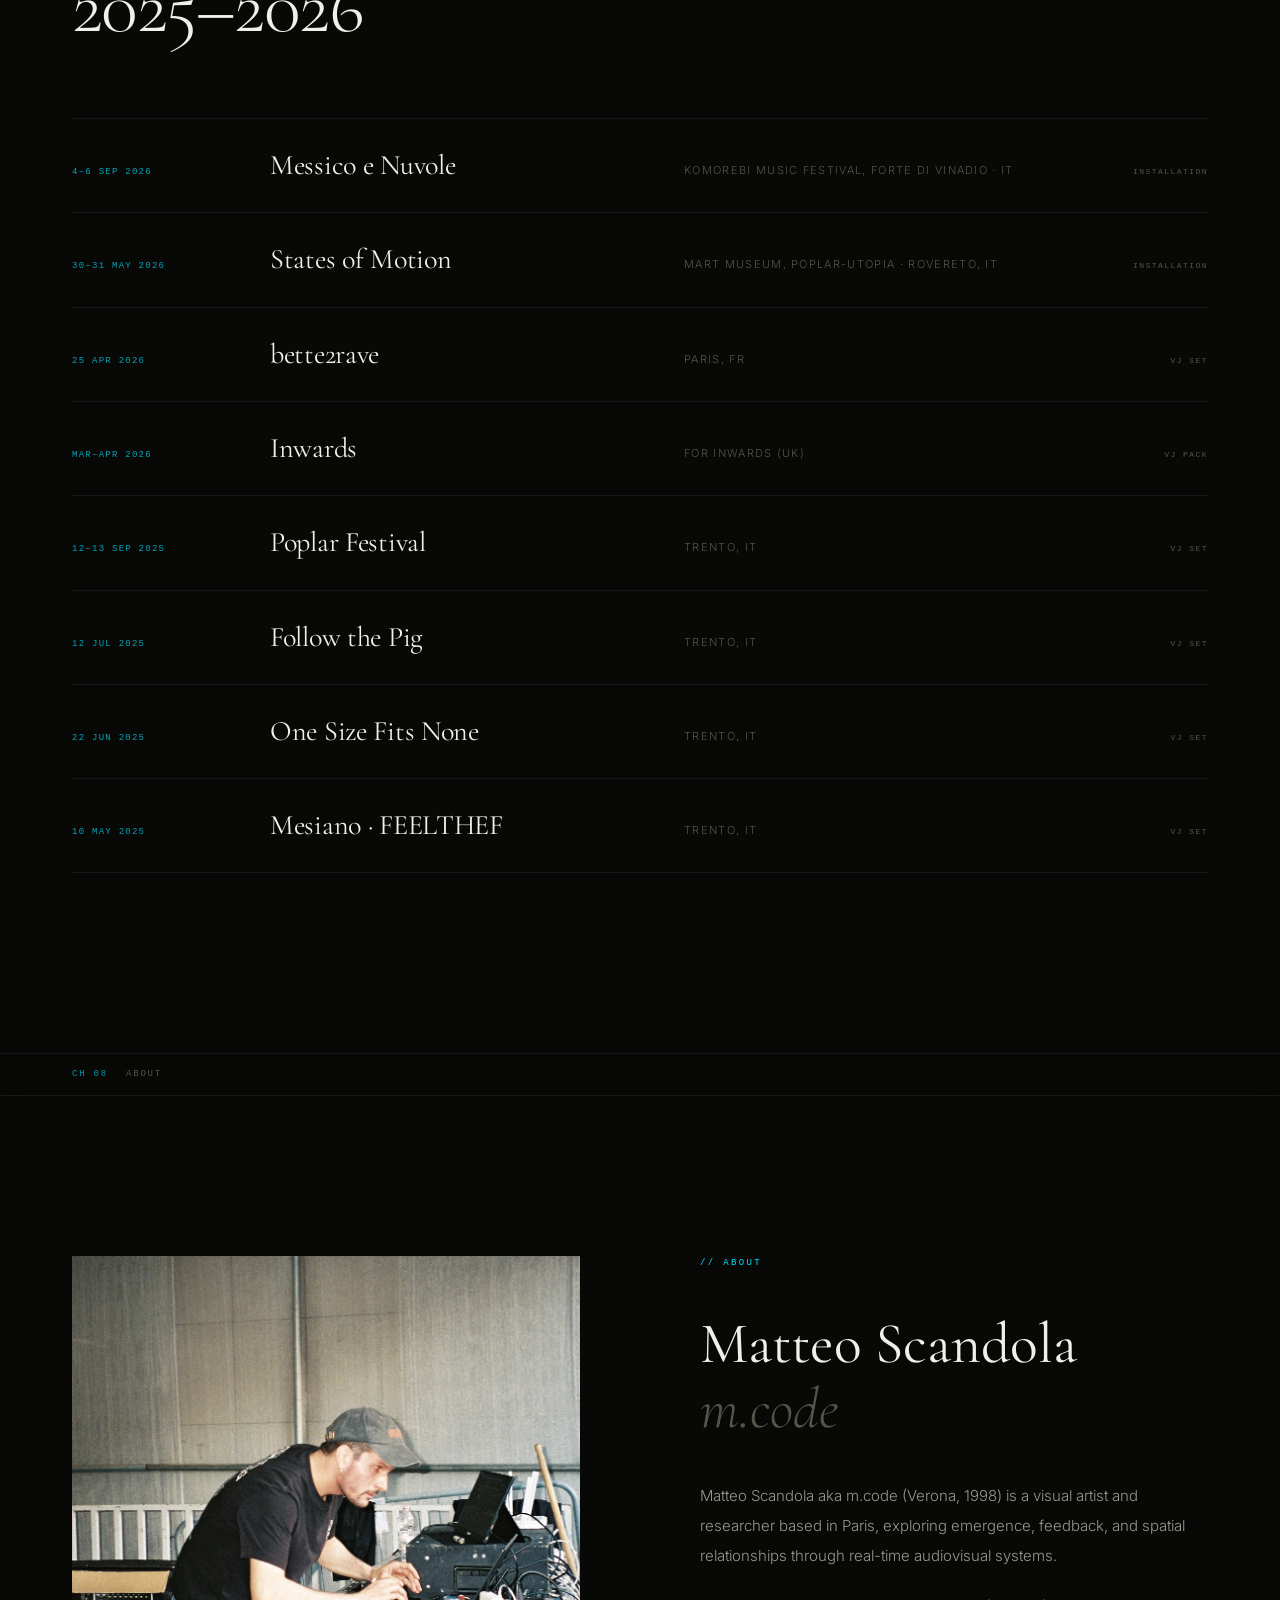
==== commit 12dca118: "Add Messico e Nuvole, white print edition, on-site SEO - New CH 01 Messico e Nuvole (Komorebi 2026) " ====
--- a/index.html
+++ b/index.html
@@ -2,9 +2,792 @@
 <html lang="en">
 <head>
   <meta charset="UTF-8">
-  <meta http-equiv="refresh" content="0; url=v4.html">
-  <link rel="canonical" href="v4.html">
-  <title>m.code</title>
+  <meta name="viewport" content="width=device-width, initial-scale=1.0">
+  <meta name="description" content="Portfolio of Matteo Scandola (m.code), visual artist, researcher and VJ based in Paris. Real-time audiovisual installations and live visuals made with TouchDesigner: Messico e Nuvole, States of Motion, Proximity.">
+  <meta name="theme-color" content="#080807">
+  <meta property="og:title" content="Matteo Scandola — m.code · Visual Artist, VJ &amp; Researcher">
+  <meta property="og:description" content="Real-time audiovisual installations and live visuals. Verona / Paris. Messico e Nuvole, States of Motion, Proximity.">
+  <meta property="og:type" content="website">
+  <meta property="og:site_name" content="m.code">
+  <meta property="og:locale" content="en_GB">
+  <meta property="og:image:alt" content="Messico e Nuvole — suspended mesh clouds lit in blue, Alcova stage, Komorebi 2026">
+  <meta property="og:url" content="https://skandiz.github.io/mcode-portfolio/">
+  <meta property="og:image" content="https://skandiz.github.io/mcode-portfolio/assets/og.jpg">
+  <meta property="og:image:width" content="1200">
+  <meta property="og:image:height" content="800">
+  <meta name="twitter:card" content="summary_large_image">
+  <meta name="twitter:title" content="Matteo Scandola — m.code · Visual Artist, VJ &amp; Researcher">
+  <meta name="twitter:description" content="Real-time audiovisual installations and live visuals. Verona / Paris.">
+  <meta name="twitter:image" content="https://skandiz.github.io/mcode-portfolio/assets/og.jpg">
+  <meta name="author" content="Matteo Scandola">
+  <meta name="robots" content="index, follow, max-image-preview:large">
+  <link rel="canonical" href="https://skandiz.github.io/mcode-portfolio/">
+  <link rel="icon" href="data:image/svg+xml,<svg xmlns='http://www.w3.org/2000/svg' viewBox='0 0 32 32'><rect width='32' height='32' fill='%23080807'/><text x='16' y='23' font-size='20' text-anchor='middle' fill='%2300e5ff' font-family='Georgia,serif' font-weight='300'>m</text></svg>">
+  <script type="application/ld+json">
+{
+  "@context": "https://schema.org",
+  "@graph": [
+    {
+      "@type": "WebSite",
+      "@id": "https://skandiz.github.io/mcode-portfolio/#website",
+      "url": "https://skandiz.github.io/mcode-portfolio/",
+      "name": "m.code — Matteo Scandola",
+      "inLanguage": "en"
+    },
+    {
+      "@type": "Person",
+      "@id": "https://skandiz.github.io/mcode-portfolio/#person",
+      "name": "Matteo Scandola",
+      "alternateName": [
+        "m.code",
+        "mcode",
+        "_m.code_"
+      ],
+      "url": "https://skandiz.github.io/mcode-portfolio/",
+      "image": "https://skandiz.github.io/mcode-portfolio/assets/og.jpg",
+      "jobTitle": "Visual artist, researcher and VJ",
+      "description": "Visual artist and researcher based in Paris working with real-time audiovisual systems, emergence and feedback. Background in physics; works with TouchDesigner.",
+      "birthPlace": "Verona, Italy",
+      "homeLocation": {
+        "@type": "Place",
+        "name": "Paris, France"
+      },
+      "knowsAbout": [
+        "TouchDesigner",
+        "VJing",
+        "audiovisual installation",
+        "generative art",
+        "real-time visuals",
+        "feedback systems"
+      ],
+      "sameAs": [
+        "https://www.instagram.com/_m.code_/"
+      ]
+    }
+  ]
+}
+  </script>
+  <title>Matteo Scandola — m.code · Visual Artist, VJ &amp; Researcher · Paris</title>
+  <link rel="preconnect" href="https://fonts.googleapis.com">
+  <link rel="preconnect" href="https://fonts.gstatic.com" crossorigin>
+  <link href="https://fonts.googleapis.com/css2?family=Cormorant+Garamond:ital,wght@0,300;0,400;1,300;1,400&family=Inter:wght@300;400&display=swap" rel="stylesheet">
+  <link rel="stylesheet" href="v4.css?v=16">
 </head>
-<body></body>
+<body>
+
+  <!-- Fixed overlays -->
+  <div class="scroll-progress" aria-hidden="true"></div>
+  <div class="interference" aria-hidden="true"><span></span><span></span><span></span></div>
+  <div class="rec-indicator" aria-hidden="true"><div class="rec-dot"></div>LIVE&nbsp;<span id="rec-time"></span></div>
+
+  <nav class="sidenav" aria-label="Project navigation">
+    <div class="sidenav__line"></div>
+    <a href="#mene"    data-id="mene">01</a>
+    <div class="sidenav__line"></div>
+    <a href="#som"     data-id="som">02</a>
+    <div class="sidenav__line"></div>
+    <a href="#prox"    data-id="prox">03</a>
+    <div class="sidenav__line"></div>
+    <a href="#nails"   data-id="nails">04</a>
+    <div class="sidenav__line"></div>
+    <a href="#inwards" data-id="inwards">05</a>
+    <div class="sidenav__line"></div>
+    <a href="#bette"   data-id="bette">06</a>
+    <div class="sidenav__line"></div>
+    <a href="#sets"    data-id="sets">07</a>
+    <div class="sidenav__line"></div>
+    <a href="#log"     data-id="log">TX</a>
+    <div class="sidenav__line"></div>
+    <a href="#about"   data-id="about">08</a>
+    <div class="sidenav__line"></div>
+  </nav>
+
+  <div class="cursor-coords" id="cursor-coords" aria-hidden="true">0000 · 0000</div>
+
+
+  <!-- ════════════════════════════════════
+       INTRO
+  ════════════════════════════════════ -->
+  <section class="intro" id="home">
+    <div class="intro__bg">
+      <video aria-hidden="true" autoplay muted loop playsinline preload="auto" poster="assets/posters/states-of-motion_optical.jpg">
+        <source src="assets/states-of-motion/optical.mp4" type="video/mp4">
+      </video>
+    </div>
+    <canvas class="intro__net" aria-hidden="true"></canvas>
+
+    <div class="intro__center">
+      <p class="intro__badge">// SIGNAL — PORTFOLIO 2025–2026</p>
+      <h1 class="intro__name">
+        <span class="sr-only">Matteo Scandola &mdash; </span>        <span class="glitch-wrap" data-text="m.code">m.code</span>
+      </h1>
+      <p class="intro__real">Matteo Scandola</p>
+      <div class="intro__rule"></div>
+      <p class="intro__discipline">Visual Artist &middot; Researcher &middot; VJ</p>
+      <p class="intro__location">Verona &mdash; Paris</p>
+    </div>
+
+    <div class="intro__index v4-fade">
+      <a class="intro__index-item" href="#mene">
+        <span class="intro__index-num">01</span>
+        <span class="intro__index-title">Messico e Nuvole</span>
+        <span class="intro__index-type">Installation</span>
+      </a>
+      <a class="intro__index-item" href="#som">
+        <span class="intro__index-num">02</span>
+        <span class="intro__index-title">States of Motion</span>
+        <span class="intro__index-type">Installation</span>
+      </a>
+      <a class="intro__index-item" href="#prox">
+        <span class="intro__index-num">03</span>
+        <span class="intro__index-title">Proximity</span>
+        <span class="intro__index-type">Generative</span>
+      </a>
+      <a class="intro__index-item" href="#nails">
+        <span class="intro__index-num">04</span>
+        <span class="intro__index-title">Nails / Landlord</span>
+        <span class="intro__index-type">Art Piece</span>
+      </a>
+      <a class="intro__index-item" href="#inwards">
+        <span class="intro__index-num">05</span>
+        <span class="intro__index-title">Inwards</span>
+        <span class="intro__index-type">VJ Pack</span>
+      </a>
+      <a class="intro__index-item" href="#bette">
+        <span class="intro__index-num">06</span>
+        <span class="intro__index-title">bette2rave</span>
+        <span class="intro__index-type">VJ Set</span>
+      </a>
+      <a class="intro__index-item" href="#sets">
+        <span class="intro__index-num">07–10</span>
+        <span class="intro__index-title">Live Sets</span>
+        <span class="intro__index-type">VJ</span>
+      </a>
+    </div>
+  </section>
+
+
+  <!-- ════════════════════════════════════
+       01 — MESSICO E NUVOLE
+  ════════════════════════════════════ -->
+  <section class="section room" id="mene">
+    <div class="section__flag">
+      <span class="section__flag-ch">CH 01</span>
+      <span class="section__flag-title">Messico e Nuvole</span>
+    </div>
+    <span class="section__ghost" aria-hidden="true">01</span>
+    <div class="room__bg">
+      <video aria-hidden="true" muted loop playsinline preload="none" data-lazy poster="assets/komorebi/clouds.jpg">
+        <source src="assets/komorebi/clouds.mp4" type="video/mp4">
+      </video>
+    </div>
+    <div class="room__content">
+      <div class="room__meta v4-fade">
+        <span>CH 01</span><span class="room__meta-sep">·</span>
+        <span>Installation</span><span class="room__meta-sep">·</span>
+        <span>4–6 September 2026</span>
+      </div>
+      <h2 class="room__title v4-fade">
+        <span class="glitch-wrap" data-text="Messico e Nuvole">Messico e Nuvole</span>
+      </h2>
+      <p class="room__subtitle v4-fade">la faccia triste dell&rsquo;America</p>
+      <p class="room__venue v4-fade">Alcova stage &nbsp;&middot;&nbsp; Komorebi Music Festival 2026<br>Forte di Vinadio &nbsp;&middot;&nbsp; Piedmont, IT</p>
+      <div class="room__desc v4-fade">
+        <p>Suspended in space, a constellation of inorganic elements waits to be inhabited. At first the sculpture appears compact and solid, yet light passes through it. The metal mesh becomes an iridescent membrane: where the light touches it, it glows like cloud; where it passes through, it lands on the stone arch as shadow, as rock.</p>
+        <p>Messico e Nuvole surprises and disorients, inviting the gaze to lose itself among matter, light and music. Lying down, visitors let the music carry them into a liquid, dilated journey, where the perception of time slowly fades and no ending is needed.</p>
+        <p>A site-specific installation created for the Alcova stage at Komorebi Music Festival 2026, at Forte di Vinadio. The fort is undergoing a transformation: its historical function is gradually giving way to new inhabitants, to a new community. The installation sits between the material and the immaterial, between memory and transformation. Here the architecture of the past meets music, light and contemporary vision, and for a few moments the visitor can lose the boundaries of the self.</p>
+      </div>
+    </div>
+
+    <div class="mene__grid mene__grid--3 v4-fade">
+      <video muted loop playsinline preload="none" data-lazy poster="assets/komorebi/gongs.jpg">
+        <source src="assets/komorebi/gongs.mp4" type="video/mp4">
+      </video>
+      <video muted loop playsinline preload="none" data-lazy poster="assets/komorebi/wide.jpg">
+        <source src="assets/komorebi/wide.mp4" type="video/mp4">
+      </video>
+      <video muted loop playsinline preload="none" data-lazy poster="assets/komorebi/mesh.jpg">
+        <source src="assets/komorebi/mesh.mp4" type="video/mp4">
+      </video>
+    </div>
+
+    <div class="mene__tall v4-fade">
+      <img src="assets/komorebi/clouds-dj.jpg" alt="Messico e Nuvole — Alcova stage, Komorebi Music Festival 2026" loading="lazy">
+      <video muted loop playsinline preload="none" data-lazy poster="assets/komorebi/triptych.jpg">
+        <source src="assets/komorebi/triptych.mp4" type="video/mp4">
+      </video>
+      <img src="assets/komorebi/photo2.jpg" alt="Messico e Nuvole — Alcova stage, Komorebi Music Festival 2026" loading="lazy">
+    </div>
+
+    <div class="mene__grid mene__grid--4 v4-fade">
+      <video muted loop playsinline preload="none" data-lazy poster="assets/komorebi/entrance.jpg">
+        <source src="assets/komorebi/entrance.mp4" type="video/mp4">
+      </video>
+      <video muted loop playsinline preload="none" data-lazy poster="assets/komorebi/crowd.jpg">
+        <source src="assets/komorebi/crowd.mp4" type="video/mp4">
+      </video>
+      <video muted loop playsinline preload="none" data-lazy poster="assets/komorebi/turntable.jpg">
+        <source src="assets/komorebi/turntable.mp4" type="video/mp4">
+      </video>
+      <video muted loop playsinline preload="none" data-lazy poster="assets/komorebi/laser.jpg">
+        <source src="assets/komorebi/laser.mp4" type="video/mp4">
+      </video>
+    </div>
+
+    <div class="mene__grid mene__grid--2 v4-fade">
+      <video muted loop playsinline preload="none" data-lazy poster="assets/komorebi/lines1.jpg">
+        <source src="assets/komorebi/lines1.mp4" type="video/mp4">
+      </video>
+      <video muted loop playsinline preload="none" data-lazy poster="assets/komorebi/lines2.jpg">
+        <source src="assets/komorebi/lines2.mp4" type="video/mp4">
+      </video>
+    </div>
+    <div class="inwards__below"></div>
+  </section>
+
+
+  <!-- ════════════════════════════════════
+       02 — STATES OF MOTION
+  ════════════════════════════════════ -->
+  <section class="section" id="som">
+    <div class="section__flag">
+      <span class="section__flag-ch">CH 02</span>
+      <span class="section__flag-title">States of Motion</span>
+    </div>
+    <span class="section__ghost" aria-hidden="true">02</span>
+
+    <div class="section__header v4-fade">
+      <p class="section__meta">
+        <span>CH 02</span><span class="section__meta-sep">·</span>
+        <span>Installation</span><span class="section__meta-sep">·</span>
+        <span>30–31 May 2026</span>
+      </p>
+      <h2 class="section__title">
+        <span class="glitch-wrap" data-text="States of Motion">States of Motion</span>
+      </h2>
+      <p class="section__venue">
+        MART Museum of Modern and Contemporary Art &nbsp;&middot;&nbsp; Rovereto, IT<br>
+        Poplar-Utopia Festival &nbsp;&middot;&nbsp; With Consuelo Donati &amp; Luca Richelli
+      </p>
+      <div class="section__rule"></div>
+    </div>
+
+    <!-- Full-width hero photo -->
+    <div class="som__hero v4-fade">
+      <img src="assets/states-of-motion/hero.jpg" srcset="assets/states-of-motion/hero-sm.jpg 800w, assets/states-of-motion/hero.jpg 1600w" sizes="100vw" alt="States of Motion installation at MART Museum" loading="eager" fetchpriority="high">
+    </div>
+
+    <!-- Balla quote -->
+    <blockquote class="som__quote v4-fade">
+      <p>&ldquo;Rebuild it with the materials of your&nbsp;time.&rdquo;</p>
+      <cite>&mdash; Giacomo Balla, found by Elio Marchigiani under a cardboard flower</cite>
+    </blockquote>
+
+    <!-- 5-channel strip -->
+    <div class="som__channels">
+      <div class="som-ch">
+        <video muted loop playsinline preload="none" data-lazy poster="assets/posters/states-of-motion_state1.jpg">
+          <source src="assets/states-of-motion/state1.mp4" type="video/mp4">
+        </video>
+        <div class="som-ch__overlay">
+          <span class="som-ch__roman">I</span>
+          <span class="som-ch__name">Accumulation</span>
+        </div>
+      </div>
+      <div class="som-ch">
+        <video muted loop playsinline preload="none" data-lazy poster="assets/posters/states-of-motion_state2.jpg">
+          <source src="assets/states-of-motion/state2.mp4" type="video/mp4">
+        </video>
+        <div class="som-ch__overlay">
+          <span class="som-ch__roman">II</span>
+          <span class="som-ch__name">Duration</span>
+        </div>
+      </div>
+      <div class="som-ch">
+        <video muted loop playsinline preload="none" data-lazy poster="assets/posters/states-of-motion_state3.jpg">
+          <source src="assets/states-of-motion/state3.mp4" type="video/mp4">
+        </video>
+        <div class="som-ch__overlay">
+          <span class="som-ch__roman">III</span>
+          <span class="som-ch__name">Degradation</span>
+        </div>
+      </div>
+      <div class="som-ch">
+        <video muted loop playsinline preload="none" data-lazy poster="assets/posters/states-of-motion_state4.jpg">
+          <source src="assets/states-of-motion/state4.mp4" type="video/mp4">
+        </video>
+        <div class="som-ch__overlay">
+          <span class="som-ch__roman">IV</span>
+          <span class="som-ch__name">Contour</span>
+        </div>
+      </div>
+      <div class="som-ch">
+        <video muted loop playsinline preload="none" data-lazy poster="assets/posters/states-of-motion_state5.jpg">
+          <source src="assets/states-of-motion/state5.mp4" type="video/mp4">
+        </video>
+        <div class="som-ch__overlay">
+          <span class="som-ch__roman">V</span>
+          <span class="som-ch__name">Presence</span>
+        </div>
+      </div>
+    </div>
+
+    <!-- State descriptions — aligned under each channel -->
+    <div class="som__states v4-fade">
+      <div class="som-state">
+        <span class="som-state__machine">Warp Feedback Machine</span>
+        <p>The present is fed back into itself until the image no longer resembles what entered. Memory is not stored &mdash; it is metabolized.</p>
+      </div>
+      <div class="som-state">
+        <span class="som-state__machine">Slitscan / Time Displacement</span>
+        <p>Every position a body has occupied, held simultaneously. Past and present occupy the same surface.</p>
+      </div>
+      <div class="som-state">
+        <span class="som-state__machine">Optical Flow + Compression</span>
+        <p>Only the parts of the signal that move survive. The rest decays into blocks &mdash; data corruption as the truest portrait of flux.</p>
+      </div>
+      <div class="som-state">
+        <span class="som-state__machine">Edge Detection + Feedback Trails</span>
+        <p>The body reduced to the line where it ends and the world begins. That line accumulates, and persists after the body has moved on.</p>
+      </div>
+      <div class="som-state">
+        <span class="som-state__machine">Blob Composite + Time Machine</span>
+        <p>The same figure shown now and a few seconds ago, in the same frame. You are here, and you were here, and both are true at once.</p>
+      </div>
+    </div>
+
+    <!-- Description + photo grid -->
+    <div class="som__body">
+      <div class="som__desc v4-fade">
+        <p>In 1915, Giacomo Balla and Fortunato Depero published the <em>Futurist Reconstruction of the Universe</em>, calling for a new art: abstract and dynamic, transparent and luminous, autonomous, transformable, simultaneously plastic and alive.</p>
+        <p>States of Motion is a live audiovisual instrument that processes the present through feedback, temporal displacement, and signal degradation. A live camera enters the system and is acted upon immediately — accumulated, run back through itself, distributed across screens in space.</p>
+        <p>Your body is the input. The system does the rest.</p>
+        <p class="som__credit">Photo: @raw_sario / Rosario Multari — Poplar Utopia</p>
+      </div>
+      <div class="som__photos v4-fade">
+        <img src="assets/states-of-motion/01.jpg" srcset="assets/states-of-motion/01-sm.jpg 800w, assets/states-of-motion/01.jpg 1600w" sizes="(max-width: 700px) 90vw, (max-width: 1100px) 30vw, 24vw" alt="States of Motion — installation view, MART Museum, Rovereto" loading="lazy">
+        <img src="assets/states-of-motion/03.jpg" srcset="assets/states-of-motion/03-sm.jpg 800w, assets/states-of-motion/03.jpg 1600w" sizes="(max-width: 700px) 90vw, (max-width: 1100px) 30vw, 24vw" alt="States of Motion — installation view, MART Museum, Rovereto" loading="lazy">
+        <img src="assets/states-of-motion/p11.jpg" srcset="assets/states-of-motion/p11-sm.jpg 800w, assets/states-of-motion/p11.jpg 1600w" sizes="(max-width: 700px) 90vw, (max-width: 1100px) 30vw, 24vw" alt="States of Motion — installation view, MART Museum, Rovereto" loading="lazy">
+        <img src="assets/states-of-motion/04.jpg" srcset="assets/states-of-motion/04-sm.jpg 800w, assets/states-of-motion/04.jpg 1600w" sizes="(max-width: 700px) 90vw, (max-width: 1100px) 30vw, 24vw" alt="States of Motion — installation view, MART Museum, Rovereto" loading="lazy">
+        <img src="assets/states-of-motion/05.jpg" srcset="assets/states-of-motion/05-sm.jpg 800w, assets/states-of-motion/05.jpg 1600w" sizes="(max-width: 700px) 90vw, (max-width: 1100px) 30vw, 24vw" alt="States of Motion — installation view, MART Museum, Rovereto" loading="lazy">
+        <img src="assets/states-of-motion/06.jpg" srcset="assets/states-of-motion/06-sm.jpg 800w, assets/states-of-motion/06.jpg 1600w" sizes="(max-width: 700px) 90vw, (max-width: 1100px) 30vw, 24vw" alt="States of Motion — installation view, MART Museum, Rovereto" loading="lazy">
+      </div>
+    </div>
+
+    <!-- More photos -->
+    <div class="som__more v4-fade" style="margin-bottom:240px;">
+      <img src="assets/states-of-motion/p07.jpg" srcset="assets/states-of-motion/p07-sm.jpg 800w, assets/states-of-motion/p07.jpg 1600w" sizes="(max-width: 700px) 45vw, 22vw" alt="States of Motion — installation view, MART Museum, Rovereto" loading="lazy">
+      <img src="assets/states-of-motion/iphone01.jpg" srcset="assets/states-of-motion/iphone01-sm.jpg 800w, assets/states-of-motion/iphone01.jpg 1600w" sizes="(max-width: 700px) 45vw, 22vw" alt="States of Motion — installation view, MART Museum, Rovereto" loading="lazy">
+      <img src="assets/states-of-motion/iphone02.jpg" srcset="assets/states-of-motion/iphone02-sm.jpg 800w, assets/states-of-motion/iphone02.jpg 1600w" sizes="(max-width: 700px) 45vw, 22vw" alt="States of Motion — installation view, MART Museum, Rovereto" loading="lazy">
+      <img src="assets/states-of-motion/iphone03.jpg" srcset="assets/states-of-motion/iphone03-sm.jpg 800w, assets/states-of-motion/iphone03.jpg 1600w" sizes="(max-width: 700px) 45vw, 22vw" alt="States of Motion — installation view, MART Museum, Rovereto" loading="lazy">
+    </div>
+  </section>
+
+
+  <!-- ════════════════════════════════════
+       03 — PROXIMITY
+  ════════════════════════════════════ -->
+  <section class="section room" id="prox">
+    <div class="section__flag">
+      <span class="section__flag-ch">CH 03</span>
+      <span class="section__flag-title">Proximity</span>
+    </div>
+    <span class="section__ghost" aria-hidden="true">03</span>
+    <div class="room__bg">
+      <video aria-hidden="true" muted loop playsinline preload="none" data-lazy poster="assets/posters/proximity_hero.jpg">
+        <source src="assets/proximity/hero.mp4" type="video/mp4">
+      </video>
+    </div>
+    <div class="room__content">
+      <div class="room__meta v4-fade">
+        <span>CH 03</span><span class="room__meta-sep">·</span>
+        <span>Generative Piece</span><span class="room__meta-sep">·</span>
+        <span>2025</span>
+      </div>
+      <h2 class="room__title v4-fade">
+        <span class="glitch-wrap" data-text="Proximity">Proximity</span>
+      </h2>
+      <div class="room__desc v4-fade">
+        <p>My work explores how complex spatial structures can emerge from extremely simple primitives: points or agents and above all the connections between them. Rather than using surfaces or volumes, the visual language is built entirely from relationships: proximity, neighborhood, and their motion in space.</p>
+        <p>What interests me is not representing objects in space, but making relationships in space visible — showing how form can emerge purely from interaction, motion, and proximity.</p>
+      </div>
+    </div>
+
+    <!-- Three systems -->
+    <div class="prox__presets v4-fade">
+      <div class="prox-preset">
+        <span class="prox-preset__num">S/01</span>
+        <h3 class="prox-preset__title">Field</h3>
+        <p>Points sample a 3D texture field and are displaced by what they read. A feedback-slope-displace network introduces temporal memory &mdash; space shaped not only by the field, but by the history of the system.</p>
+      </div>
+      <div class="prox-preset">
+        <span class="prox-preset__num">S/02</span>
+        <h3 class="prox-preset__title">Swarm</h3>
+        <p>Flocking behaviors &mdash; alignment, cohesion, separation. The connections, not the particles, reveal the emergent collective structure: patterns of organization and self-regulation.</p>
+      </div>
+      <div class="prox-preset">
+        <span class="prox-preset__num">S/03</span>
+        <h3 class="prox-preset__title">Attractor</h3>
+        <p>Trajectories constrained by deterministic equations &mdash; chaotic but structured motion. The connected points expose the hidden geometry of the attractor over time.</p>
+      </div>
+    </div>
+    <div class="room__gap"></div>
+  </section>
+
+
+  <!-- ════════════════════════════════════
+       04 — NAILS / LANDLORD
+  ════════════════════════════════════ -->
+  <section class="section room" id="nails">
+    <div class="section__flag">
+      <span class="section__flag-ch">CH 04</span>
+      <span class="section__flag-title">Nails / Landlord</span>
+    </div>
+    <span class="section__ghost" aria-hidden="true">04</span>
+    <div class="room__bg">
+      <video aria-hidden="true" muted loop playsinline preload="none" data-lazy poster="assets/posters/nails_v1.jpg">
+        <source src="assets/nails/v1.mp4" type="video/mp4">
+      </video>
+    </div>
+    <div class="room__content">
+      <div class="room__meta v4-fade">
+        <span>CH 04</span><span class="room__meta-sep">·</span>
+        <span>Art Piece</span><span class="room__meta-sep">·</span>
+        <span>2025</span>
+      </div>
+      <h2 class="room__title v4-fade">
+        <span class="glitch-wrap" data-text="Nails / Landlord">Nails / Landlord</span>
+      </h2>
+      <p class="room__subtitle v4-fade"><em>Uecker nails to fix memory</em></p>
+    </div>
+
+    <!-- Studies II + III -->
+    <div class="nails__studies v4-fade">
+      <div class="nails-study">
+        <video muted loop playsinline preload="none" data-lazy poster="assets/posters/nails_v2.jpg">
+          <source src="assets/nails/v2.mp4" type="video/mp4">
+        </video>
+        <span class="nails-study__label">Study II</span>
+      </div>
+      <div class="nails-study">
+        <video muted loop playsinline preload="none" data-lazy poster="assets/posters/nails_v3.jpg">
+          <source src="assets/nails/v3.mp4" type="video/mp4">
+        </video>
+        <span class="nails-study__label">Study III</span>
+      </div>
+    </div>
+    <div class="room__gap"></div>
+  </section>
+
+
+  <!-- ════════════════════════════════════
+       05 — INWARDS
+  ════════════════════════════════════ -->
+  <section class="section room" id="inwards">
+    <div class="section__flag">
+      <span class="section__flag-ch">CH 05</span>
+      <span class="section__flag-title">Inwards</span>
+    </div>
+    <span class="section__ghost" aria-hidden="true">05</span>
+    <div class="room__bg">
+      <video aria-hidden="true" muted loop playsinline preload="none" data-lazy poster="assets/posters/inwards_logo.jpg">
+        <source src="assets/inwards/logo.mp4" type="video/mp4">
+      </video>
+    </div>
+    <div class="room__content">
+      <div class="room__meta v4-fade">
+        <span>CH 05</span><span class="room__meta-sep">·</span>
+        <span>VJ Pack</span><span class="room__meta-sep">·</span>
+        <span>March–April 2026</span>
+      </div>
+      <h2 class="room__title v4-fade">
+        <span class="glitch-wrap" data-text="Inwards">Inwards</span>
+      </h2>
+      <p class="room__venue v4-fade">For Inwards, composer based in UK</p>
+    </div>
+
+    <!-- 4-clip grid below the full-screen -->
+    <div class="inwards__grid v4-fade">
+      <video muted loop playsinline preload="none" data-lazy poster="assets/posters/inwards_feedback_lines.jpg">
+        <source src="assets/inwards/feedback_lines.mp4" type="video/mp4">
+      </video>
+      <video muted loop playsinline preload="none" data-lazy poster="assets/posters/inwards_free_flow.jpg">
+        <source src="assets/inwards/free_flow.mp4" type="video/mp4">
+      </video>
+      <video muted loop playsinline preload="none" data-lazy poster="assets/posters/inwards_time_machine.jpg">
+        <source src="assets/inwards/time_machine.mp4" type="video/mp4">
+      </video>
+      <video muted loop playsinline preload="none" data-lazy poster="assets/posters/inwards_logo.jpg">
+        <source src="assets/inwards/logo.mp4" type="video/mp4">
+      </video>
+    </div>
+    <div class="inwards__below"></div>
+  </section>
+
+
+  <!-- ════════════════════════════════════
+       06 — BETTE2RAVE
+  ════════════════════════════════════ -->
+  <section class="section" id="bette">
+    <div class="section__flag">
+      <span class="section__flag-ch">CH 06</span>
+      <span class="section__flag-title">bette2rave</span>
+    </div>
+    <span class="section__ghost" aria-hidden="true">06</span>
+
+    <div class="section__header v4-fade">
+      <p class="section__meta">
+        <span>CH 06</span><span class="section__meta-sep">·</span>
+        <span>VJ Set</span><span class="section__meta-sep">·</span>
+        <span>25 April 2026 &nbsp;&middot;&nbsp; Paris</span>
+      </p>
+      <h2 class="section__title">
+        <span class="glitch-wrap" data-text="bette2rave">bette2rave</span>
+      </h2>
+    </div>
+
+    <div class="bette__hero v4-fade">
+      <img src="assets/bette/photos/DSCF8815.jpg" srcset="assets/bette/photos/DSCF8815-sm.jpg 800w, assets/bette/photos/DSCF8815.jpg 1600w" sizes="100vw" alt="bette2rave VJ set" loading="lazy">
+    </div>
+
+    <!-- Video row 1 — 3 landscape clips -->
+    <div class="bette__vid-row v4-fade">
+      <video muted loop playsinline preload="none" data-lazy poster="assets/posters/bette_clip_5098.jpg">
+        <source src="assets/bette/clip_5098.mp4" type="video/mp4">
+      </video>
+      <video muted loop playsinline preload="none" data-lazy poster="assets/posters/bette_clip_5101.jpg">
+        <source src="assets/bette/clip_5101.mp4" type="video/mp4">
+      </video>
+      <video muted loop playsinline preload="none" data-lazy poster="assets/posters/bette_clip_5103.jpg">
+        <source src="assets/bette/clip_5103.mp4" type="video/mp4">
+      </video>
+    </div>
+
+    <!-- Photos strip -->
+    <div class="bette__strip v4-fade">
+      <img src="assets/bette/photos/DSCF8861.jpg" srcset="assets/bette/photos/DSCF8861-sm.jpg 800w, assets/bette/photos/DSCF8861.jpg 1600w" sizes="(max-width: 700px) 30vw, 12vw" alt="bette2rave VJ set — live visuals, Paris" loading="lazy">
+      <img src="assets/bette/photos/DSCF8904.jpg" srcset="assets/bette/photos/DSCF8904-sm.jpg 800w, assets/bette/photos/DSCF8904.jpg 1600w" sizes="(max-width: 700px) 30vw, 12vw" alt="bette2rave VJ set — live visuals, Paris" loading="lazy">
+      <img src="assets/bette/photos/DSCF8944.jpg" srcset="assets/bette/photos/DSCF8944-sm.jpg 800w, assets/bette/photos/DSCF8944.jpg 1600w" sizes="(max-width: 700px) 30vw, 12vw" alt="bette2rave VJ set — live visuals, Paris" loading="lazy">
+      <img src="assets/bette/photos/DSCF9037.jpg" srcset="assets/bette/photos/DSCF9037-sm.jpg 800w, assets/bette/photos/DSCF9037.jpg 1600w" sizes="(max-width: 700px) 30vw, 12vw" alt="bette2rave VJ set — live visuals, Paris" loading="lazy">
+      <img src="assets/bette/photos/DSCF9044.jpg" srcset="assets/bette/photos/DSCF9044-sm.jpg 800w, assets/bette/photos/DSCF9044.jpg 1600w" sizes="(max-width: 700px) 30vw, 12vw" alt="bette2rave VJ set — live visuals, Paris" loading="lazy">
+      <img src="assets/bette/photos/DSCF9084.jpg" srcset="assets/bette/photos/DSCF9084-sm.jpg 800w, assets/bette/photos/DSCF9084.jpg 1600w" sizes="(max-width: 700px) 30vw, 12vw" alt="bette2rave VJ set — live visuals, Paris" loading="lazy">
+      <img src="assets/bette/photos/DSCF9314.jpg" srcset="assets/bette/photos/DSCF9314-sm.jpg 800w, assets/bette/photos/DSCF9314.jpg 1600w" sizes="(max-width: 700px) 30vw, 12vw" alt="bette2rave VJ set — live visuals, Paris" loading="lazy">
+    </div>
+
+    <!-- Video row 2 — 4 landscape clips -->
+    <div class="bette__vid-row bette__vid-row--4 v4-fade">
+      <video muted loop playsinline preload="none" data-lazy poster="assets/posters/bette_clip_5104.jpg">
+        <source src="assets/bette/clip_5104.mp4" type="video/mp4">
+      </video>
+      <video muted loop playsinline preload="none" data-lazy poster="assets/posters/bette_clip_5106.jpg">
+        <source src="assets/bette/clip_5106.mp4" type="video/mp4">
+      </video>
+      <video muted loop playsinline preload="none" data-lazy poster="assets/posters/bette_clip_5108.jpg">
+        <source src="assets/bette/clip_5108.mp4" type="video/mp4">
+      </video>
+      <video muted loop playsinline preload="none" data-lazy poster="assets/posters/bette_clip_5110.jpg">
+        <source src="assets/bette/clip_5110.mp4" type="video/mp4">
+      </video>
+    </div>
+
+    <div class="bette__below"></div>
+  </section>
+
+
+  <!-- ════════════════════════════════════
+       07–10 — LIVE SETS
+  ════════════════════════════════════ -->
+  <section class="section" id="sets">
+    <div class="section__flag">
+      <span class="section__flag-ch">CH 07–10</span>
+      <span class="section__flag-title">Setlist</span>
+    </div>
+    <span class="section__ghost" aria-hidden="true">07</span>
+
+    <div class="section__header v4-fade">
+      <p class="section__meta">
+        <span>CH 07 — 10</span><span class="section__meta-sep">·</span>
+        <span>Live VJ Sets</span>
+      </p>
+      <h2 class="section__title">
+        <span class="glitch-wrap" data-text="Setlist">Setlist</span>
+      </h2>
+      <div class="section__rule"></div>
+    </div>
+
+    <div class="setlist__grid">
+      <div class="setlist__item v4-fade" id="poplar">
+        <video class="setlist__alt" muted loop playsinline preload="none" data-alt-src="assets/poplar/clip2.mp4" aria-hidden="true"></video>
+        <video muted loop playsinline preload="none" data-lazy poster="assets/posters/poplar_hero.jpg">
+          <source src="assets/poplar/hero.mp4" type="video/mp4">
+        </video>
+        <div class="setlist__info">
+          <p class="setlist__ch">CH 07</p>
+          <h3 class="setlist__title">
+            <span class="glitch-wrap" data-text="Poplar Festival">Poplar Festival</span>
+          </h3>
+          <p class="setlist__date">12–13 Sep 2025 &nbsp;&middot;&nbsp; Trento, IT</p>
+        </div>
+      </div>
+
+      <div class="setlist__item v4-fade" id="osfn">
+        <video class="setlist__alt" muted loop playsinline preload="none" data-alt-src="assets/osfn/clip1.mp4" aria-hidden="true"></video>
+        <video muted loop playsinline preload="none" data-lazy poster="assets/posters/osfn_liquid_glass.jpg">
+          <source src="assets/osfn/liquid_glass.mp4" type="video/mp4">
+        </video>
+        <div class="setlist__info">
+          <p class="setlist__ch">CH 08</p>
+          <h3 class="setlist__title">
+            <span class="glitch-wrap" data-text="One Size Fits None">One Size Fits None</span>
+          </h3>
+          <p class="setlist__date">22 Jun 2025 &nbsp;&middot;&nbsp; Trento, IT</p>
+        </div>
+      </div>
+
+      <div class="setlist__item v4-fade" id="pig">
+        <video class="setlist__alt" muted loop playsinline preload="none" data-alt-src="assets/pig/clip2.mp4" aria-hidden="true"></video>
+        <video muted loop playsinline preload="none" data-lazy poster="assets/posters/pig_clip1.jpg">
+          <source src="assets/pig/clip1.mp4" type="video/mp4">
+        </video>
+        <div class="setlist__info">
+          <p class="setlist__ch">CH 09</p>
+          <h3 class="setlist__title">
+            <span class="glitch-wrap" data-text="Follow the Pig">Follow the Pig</span>
+          </h3>
+          <p class="setlist__date">12 Jul 2025 &nbsp;&middot;&nbsp; Trento, IT</p>
+        </div>
+      </div>
+
+      <div class="setlist__item v4-fade" id="mesiano">
+        <video class="setlist__alt" muted loop playsinline preload="none" data-alt-src="assets/mesiano/clip2.mp4" aria-hidden="true"></video>
+        <video muted loop playsinline preload="none" data-lazy poster="assets/posters/mesiano_clip1.jpg">
+          <source src="assets/mesiano/clip1.mp4" type="video/mp4">
+        </video>
+        <div class="setlist__info">
+          <p class="setlist__ch">CH 10</p>
+          <h3 class="setlist__title">
+            <span class="glitch-wrap" data-text="Mesiano 2025">Mesiano 2025</span>
+          </h3>
+          <p class="setlist__date">10 May 2025 &nbsp;&middot;&nbsp; FEELTHEF, Trento, IT</p>
+        </div>
+      </div>
+    </div>
+  </section>
+
+
+  <!-- ════════════════════════════════════
+       TRANSMISSION LOG
+  ════════════════════════════════════ -->
+  <section class="section" id="log">
+    <div class="section__flag">
+      <span class="section__flag-ch">SIGNAL</span>
+      <span class="section__flag-title">Transmission Log</span>
+    </div>
+
+    <div class="log">
+      <div class="log__head v4-fade">
+        <span class="log__tag">// Transmission Log</span>
+        <h2 class="log__title-main">Selected appearances<br>2025&ndash;2026</h2>
+      </div>
+
+      <ol class="log__list v4-fade">
+        <li class="log__row">
+          <span class="log__date">4&ndash;6 Sep 2026</span>
+          <a class="log__name" href="#mene">Messico e Nuvole</a>
+          <span class="log__venue">Komorebi Music Festival, Forte di Vinadio &middot; IT</span>
+          <span class="log__type">Installation</span>
+        </li>
+        <li class="log__row">
+          <span class="log__date">30&ndash;31 May 2026</span>
+          <a class="log__name" href="#som">States of Motion</a>
+          <span class="log__venue">MART Museum, Poplar-Utopia &middot; Rovereto, IT</span>
+          <span class="log__type">Installation</span>
+        </li>
+        <li class="log__row">
+          <span class="log__date">25 Apr 2026</span>
+          <a class="log__name" href="#bette">bette2rave</a>
+          <span class="log__venue">Paris, FR</span>
+          <span class="log__type">VJ Set</span>
+        </li>
+        <li class="log__row">
+          <span class="log__date">Mar&ndash;Apr 2026</span>
+          <a class="log__name" href="#inwards">Inwards</a>
+          <span class="log__venue">For Inwards (UK)</span>
+          <span class="log__type">VJ Pack</span>
+        </li>
+        <li class="log__row">
+          <span class="log__date">12&ndash;13 Sep 2025</span>
+          <a class="log__name" href="#sets">Poplar Festival</a>
+          <span class="log__venue">Trento, IT</span>
+          <span class="log__type">VJ Set</span>
+        </li>
+        <li class="log__row">
+          <span class="log__date">12 Jul 2025</span>
+          <a class="log__name" href="#sets">Follow the Pig</a>
+          <span class="log__venue">Trento, IT</span>
+          <span class="log__type">VJ Set</span>
+        </li>
+        <li class="log__row">
+          <span class="log__date">22 Jun 2025</span>
+          <a class="log__name" href="#sets">One Size Fits None</a>
+          <span class="log__venue">Trento, IT</span>
+          <span class="log__type">VJ Set</span>
+        </li>
+        <li class="log__row">
+          <span class="log__date">10 May 2025</span>
+          <a class="log__name" href="#sets">Mesiano &middot; FEELTHEF</a>
+          <span class="log__venue">Trento, IT</span>
+          <span class="log__type">VJ Set</span>
+        </li>
+      </ol>
+    </div>
+  </section>
+
+
+  <!-- ════════════════════════════════════
+       ABOUT + CONTACT
+  ════════════════════════════════════ -->
+  <section class="section" id="about">
+    <div class="section__flag">
+      <span class="section__flag-ch">CH 08</span>
+      <span class="section__flag-title">About</span>
+    </div>
+    <div class="about">
+      <div class="about__portrait v4-fade">
+        <img src="assets/about_portrait.jpg" alt="Matteo Scandola at the decks" loading="lazy">
+      </div>
+      <div class="v4-fade">
+        <span class="about__tag">// About</span>
+        <h3 class="about__name">Matteo Scandola<br><em>m.code</em></h3>
+        <div class="about__bio">
+          <p>Matteo Scandola aka m.code (Verona, 1998) is a visual artist and researcher based in Paris, exploring emergence, feedback, and spatial relationships through real-time audiovisual systems.</p>
+          <p>With a background in physics, he later shifted his focus toward audiovisual art through the discovery of TouchDesigner. His work investigates how structure and complexity can emerge from interaction, motion, and accumulation through experiments with code and algorithms.</p>
+        </div>
+      </div>
+    </div>
+
+    <div class="contact">
+      <span class="contact__tag">// Contact</span>
+      <a href="mailto:m.scandola1998@gmail.com" class="contact__email" id="contact-email">
+        m.scandola1998@gmail.com
+      </a>
+      <span class="contact__hint" id="email-hint" aria-live="polite">// click to copy</span>
+      <div class="contact__social">
+        <a href="https://www.instagram.com/_m.code_/" class="contact__social-link" target="_blank" rel="noopener noreferrer">
+          <span class="contact__social-platform">Instagram</span>
+          <span class="contact__social-handle">_m.code_</span>
+        </a>
+      </div>
+    </div>
+  </section>
+
+
+  <footer class="footer">
+    <span>m.code — Matteo Scandola</span>
+    <a href="https://www.instagram.com/_m.code_/" class="footer__link" target="_blank" rel="noopener noreferrer">@_m.code_</a>
+    <span>2025–2026</span>
+  </footer>
+
+  <script src="v4.js?v=10"></script>
+</body>
 </html>
--- a/v4.css
+++ b/v4.css
@@ -0,0 +1,957 @@
+/* ─── RESET ─── */
+*, *::before, *::after { margin: 0; padding: 0; box-sizing: border-box; }
+
+:root {
+  --bg:      #080807;
+  --text:    #f0efe9;
+  --muted:   #56534a;
+  --dimtext: rgba(240,239,233,0.62);
+  --accent:  #00e5ff;
+  --red:     #ff2d55;
+  --border:  rgba(240,239,233,0.07);
+  --serif:   'Cormorant Garamond', Georgia, serif;
+  --sans:    'Inter', system-ui, sans-serif;
+  --mono:    'SF Mono', 'Fira Code', 'Consolas', monospace;
+  --px:      clamp(72px, 5vw, 110px);
+}
+
+html { scroll-behavior: smooth; }
+
+body {
+  background: var(--bg);
+  color: var(--text);
+  font-family: var(--sans);
+  font-size: 15px;
+  font-weight: 300;
+  line-height: 1.75;
+  -webkit-font-smoothing: antialiased;
+  cursor: crosshair;
+  overflow-x: hidden;
+}
+
+/* grain — thickens with scroll interference (--itf set from JS) */
+body::before {
+  content: '';
+  position: fixed; inset: 0; z-index: 996; pointer-events: none;
+  opacity: calc(0.07 + var(--itf, 0) * 0.13);
+  background-image: url("data:image/svg+xml,%3Csvg xmlns='http://www.w3.org/2000/svg' width='250' height='250'%3E%3Cfilter id='n'%3E%3CfeTurbulence type='fractalNoise' baseFrequency='0.8' numOctaves='4' stitchTiles='stitch'/%3E%3C/filter%3E%3Crect width='250' height='250' filter='url(%23n)'/%3E%3C/svg%3E");
+  background-size: 250px 250px;
+}
+
+/* scan lines */
+body::after {
+  content: '';
+  position: fixed; inset: 0; z-index: 997; pointer-events: none;
+  background: repeating-linear-gradient(0deg, rgba(0,0,0,0.025) 0px, rgba(0,0,0,0.025) 1px, transparent 1px, transparent 3px);
+}
+
+img, video { display: block; max-width: 100%; }
+a { color: inherit; text-decoration: none; }
+
+::selection { background: var(--accent); color: var(--bg); }
+
+:focus-visible {
+  outline: 1px solid var(--accent);
+  outline-offset: 3px;
+}
+
+
+/* ─── GLITCH ─── */
+.glitch-wrap {
+  position: relative;
+  display: inline-block;
+}
+
+/*
+  Two desynchronized cycling layers — no rest state, always animating.
+  Layer 1: 0.9s / 9 frames = 100ms per step  (fast, fine-grained)
+  Layer 2: 1.3s / 7 frames = 186ms per step  (medium, larger displacement)
+  Coprime durations → combined pattern doesn't repeat for ~11.7s
+*/
+.glitch-wrap::before {
+  content: attr(data-text);
+  position: absolute; inset: 0;
+  color: var(--text);
+  pointer-events: none;
+  animation: gc1 0.9s steps(1) infinite;
+}
+.glitch-wrap::after {
+  content: attr(data-text);
+  position: absolute; inset: 0;
+  color: var(--text);
+  pointer-events: none;
+  animation: gc2 1.3s steps(1) infinite;
+}
+
+/* Layer 1 — fast, thin-to-medium bands, moderate displacement */
+@keyframes gc1 {
+  0%    { clip-path: inset( 8% 0 90% 0); transform: translate( 5px, 0); }
+  11%   { clip-path: inset(24% 0 64% 0); transform: translate(-7px, 0); }
+  22%   { clip-path: inset(50% 0 48% 0); transform: translate( 6px, 0); }
+  33%   { clip-path: inset(66% 0 28% 0); transform: translate(-4px, 0); }
+  44%   { clip-path: inset(14% 0 75% 0); transform: translate( 8px, 0); }
+  55%   { clip-path: inset(80% 0 14% 0); transform: translate(-6px, 0); }
+  66%   { clip-path: inset(38% 0 58% 0); transform: translate( 5px, 0); }
+  77%   { clip-path: inset( 4% 0 92% 0); transform: translate(-8px, 0); }
+  88%   { clip-path: inset(56% 0 38% 0); transform: translate( 4px, 0); }
+}
+
+/* Layer 2 — slower, medium bands, larger displacement */
+@keyframes gc2 {
+  0%    { clip-path: inset(46% 0 46% 0); transform: translate( -9px, 0); }
+  14%   { clip-path: inset(12% 0 80% 0); transform: translate( 11px, 0); }
+  28%   { clip-path: inset(72% 0 20% 0); transform: translate( -7px, 0); }
+  42%   { clip-path: inset(28% 0 62% 0); transform: translate(  8px, 0); }
+  57%   { clip-path: inset(85% 0  8% 0); transform: translate( -8px, 0); }
+  71%   { clip-path: inset( 5% 0 88% 0); transform: translate(  9px, 0); }
+  85%   { clip-path: inset(60% 0 32% 0); transform: translate( -6px, 0); }
+}
+
+/* Scroll-in burst — 11 rapid frames, max displacement */
+@keyframes gburst1 {
+  0%    { clip-path: inset( 5% 0 90% 0); transform: translate(-14px, 0); }
+  9%    { clip-path: inset(38% 0 46% 0); transform: translate( 14px, 0); }
+  18%   { clip-path: inset(68% 0 20% 0); transform: translate(-12px, 0); }
+  27%   { clip-path: inset(14% 0 78% 0); transform: translate( 10px, 0); }
+  36%   { clip-path: inset(52% 0 40% 0); transform: translate(-10px, 0); }
+  45%   { clip-path: inset(84% 0  8% 0); transform: translate(  8px, 0); }
+  54%   { clip-path: inset(22% 0 70% 0); transform: translate( -8px, 0); }
+  63%   { clip-path: inset(72% 0 22% 0); transform: translate( 12px, 0); }
+  72%   { clip-path: inset( 8% 0 88% 0); transform: translate( -6px, 0); }
+  81%   { clip-path: inset(44% 0 52% 0); transform: translate(  6px, 0); }
+  90%   { clip-path: inset(92% 0  2% 0); transform: translate( -4px, 0); }
+  100%  { clip-path: inset(30% 0 64% 0); transform: translate(  5px, 0); }
+}
+@keyframes gburst2 {
+  0%    { clip-path: inset(78% 0 12% 0); transform: translate( 14px, 0); }
+  9%    { clip-path: inset(10% 0 82% 0); transform: translate(-14px, 0); }
+  18%   { clip-path: inset(48% 0 44% 0); transform: translate( 12px, 0); }
+  27%   { clip-path: inset(82% 0 10% 0); transform: translate(-10px, 0); }
+  36%   { clip-path: inset(25% 0 68% 0); transform: translate(  9px, 0); }
+  45%   { clip-path: inset(62% 0 30% 0); transform: translate(-12px, 0); }
+  54%   { clip-path: inset( 5% 0 92% 0); transform: translate(  8px, 0); }
+  63%   { clip-path: inset(55% 0 38% 0); transform: translate( -8px, 0); }
+  72%   { clip-path: inset(90% 0  4% 0); transform: translate(  6px, 0); }
+  81%   { clip-path: inset(18% 0 76% 0); transform: translate( -6px, 0); }
+  90%   { clip-path: inset(40% 0 56% 0); transform: translate(  4px, 0); }
+  100%  { clip-path: inset(70% 0 24% 0); transform: translate( -4px, 0); }
+}
+
+/* Burst overrides continuous — class removed at 650ms, continuous resumes */
+.glitch-wrap.is-glitching::before { animation: gburst1 0.6s steps(1); }
+.glitch-wrap.is-glitching::after  { animation: gburst2 0.6s steps(1); }
+
+/* Reduced motion — single static slice, no animation */
+@media (prefers-reduced-motion: reduce) {
+  .glitch-wrap::before,
+  .glitch-wrap::after { animation: none; }
+  .glitch-wrap::before { clip-path: inset(30% 0 68% 0); transform: translate(3px, 0); }
+  .glitch-wrap::after  { clip-path: inset(65% 0 28% 0); transform: translate(-3px, 0); }
+  .v4-fade { opacity: 1; transform: none; transition: none; }
+  .intro__index.is-visible .intro__index-item { animation: none; }
+}
+
+
+/* ─── GENERATIVE LAYER ─── */
+
+/* Proximity field — agents + connections behind the intro */
+.intro__net {
+  position: absolute; inset: 0;
+  width: 100%; height: 100%;
+  pointer-events: none;
+}
+
+/* Presence echoes — the cursor a moment ago */
+.cursor-echo {
+  position: fixed; top: 0; left: 0; z-index: 200;
+  font-family: var(--mono); font-size: 16px; line-height: 1;
+  color: var(--accent);
+  text-shadow: 0 0 6px rgba(0, 229, 255, 0.55);
+  pointer-events: none; user-select: none;
+}
+
+/* Signal interference — tear bands during fast scroll */
+.interference {
+  position: fixed; inset: 0; z-index: 994;
+  pointer-events: none; overflow: hidden;
+}
+.interference span {
+  position: absolute; left: -40px; right: -40px;
+  height: 2px; top: -10px; opacity: 0;
+  background: rgba(240, 239, 233, 0.07);
+}
+.interference span:nth-child(2) { height: 1px; background: rgba(0, 229, 255, 0.06); }
+
+
+/* ─── FIXED OVERLAYS ─── */
+.scroll-progress {
+  position: fixed; top: 0; left: 0; z-index: 300;
+  height: 2px; width: 0;
+  background: var(--accent); opacity: 0.55;
+  pointer-events: none;
+}
+
+.rec-indicator {
+  position: fixed; top: 22px; right: 22px; z-index: 200;
+  display: flex; align-items: center; gap: 7px;
+  font-family: var(--mono); font-size: 9px; letter-spacing: 0.18em; color: var(--red); opacity: 0.6;
+}
+.rec-dot {
+  width: 6px; height: 6px; border-radius: 50%; background: var(--red); flex-shrink: 0;
+  animation: blink 1.1s ease-in-out infinite;
+}
+@keyframes blink { 0%,100%{opacity:1} 50%{opacity:0.1} }
+
+.cursor-coords {
+  position: fixed; bottom: 16px; right: 16px; z-index: 200;
+  font-family: var(--mono); font-size: 8px; letter-spacing: 0.06em;
+  color: var(--accent); opacity: 0.28; pointer-events: none; user-select: none;
+}
+
+/* Side nav */
+.sidenav {
+  position: fixed; right: 26px; top: 50%; transform: translateY(-50%);
+  z-index: 100; display: flex; flex-direction: column; align-items: center;
+}
+.sidenav__line { width: 1px; flex: 1; min-height: 16px; background: var(--border); }
+.sidenav a {
+  font-family: var(--mono); font-size: 8px; letter-spacing: 0.06em;
+  color: var(--muted); padding: 6px 0; display: block; transition: color 0.25s;
+}
+.sidenav a:hover,
+.sidenav a.is-active { color: var(--accent); }
+
+
+/* ─── SECTION FLAG (sticky title bar) ─── */
+.section__flag {
+  position: sticky;
+  top: 0;
+  z-index: 50;
+  display: flex;
+  align-items: center;
+  gap: 18px;
+  height: 42px;
+  padding: 0 var(--px);
+  background: rgba(8, 8, 7, 0.88);
+  backdrop-filter: blur(14px);
+  -webkit-backdrop-filter: blur(14px);
+  border-bottom: 1px solid var(--border);
+  font-family: var(--mono);
+  font-size: 9px;
+  letter-spacing: 0.2em;
+  text-transform: uppercase;
+}
+.section__flag-ch    { color: var(--accent); opacity: 0.65; flex-shrink: 0; }
+.section__flag-title { color: var(--muted); }
+
+/* Room gap — dark breathing space between room sections */
+.room__gap {
+  height: 120px;
+  position: relative;
+  z-index: 1;
+  background: var(--bg);
+}
+
+
+/* ─── INTRO ─── */
+.intro {
+  position: relative; min-height: 100vh;
+  display: flex; flex-direction: column;
+  justify-content: space-between;
+  padding: 100px var(--px) 80px;
+  overflow: hidden;
+}
+
+.intro__bg { position: absolute; inset: 0; }
+.intro__bg video {
+  width: 100%; height: 100%; object-fit: cover;
+  opacity: 0.07; filter: saturate(0);
+}
+.intro__bg::after {
+  content: ''; position: absolute; inset: 0;
+  background: radial-gradient(ellipse at center, transparent 20%, rgba(8,8,7,0.85) 100%);
+}
+
+.intro__center {
+  position: relative; z-index: 1;
+  flex: 1; display: flex; flex-direction: column; justify-content: center;
+}
+
+.intro__badge {
+  font-family: var(--mono); font-size: 9px; letter-spacing: 0.28em;
+  text-transform: uppercase; color: var(--accent); opacity: 0.65;
+  margin-bottom: 56px;
+}
+
+.intro__name {
+  font-family: var(--serif);
+  font-size: clamp(100px, 18vw, 240px);
+  font-weight: 300;
+  letter-spacing: -0.025em;
+  line-height: 0.85;
+  margin-bottom: 44px;
+}
+
+.intro__real {
+  font-size: 12px; letter-spacing: 0.18em; text-transform: uppercase;
+  color: var(--muted); margin-bottom: 24px;
+}
+
+.intro__rule { width: 40px; height: 1px; background: rgba(240,239,233,0.14); margin-bottom: 24px; }
+
+.intro__discipline { font-size: 14px; letter-spacing: 0.05em; color: var(--muted); margin-bottom: 10px; }
+
+.intro__location {
+  font-family: var(--mono); font-size: 10px; letter-spacing: 0.1em;
+  color: var(--accent); opacity: 0.55;
+}
+
+/* Project index */
+.intro__index {
+  position: relative; z-index: 1;
+  border-top: 1px solid var(--border); padding-top: 40px;
+  display: grid; grid-template-columns: 1fr 1fr; gap: 0;
+}
+
+.intro__index-item {
+  display: flex; align-items: baseline; gap: 20px;
+  padding: 14px 0; border-bottom: 1px solid var(--border);
+  text-decoration: none; color: inherit;
+  transition: opacity 0.2s;
+}
+.intro__index-item:hover { opacity: 0.65; }
+.intro__index-item:hover .intro__index-num { opacity: 1; }
+
+.intro__index-item:nth-child(odd)  { padding-right: 48px; }
+.intro__index-item:nth-child(even) { padding-left: 48px; border-left: 1px solid var(--border); }
+
+/* Cascade reveal — rows stagger in once the parent .v4-fade becomes visible.
+   Animation (not transition) so the per-row delay never affects hover. */
+.intro__index.is-visible .intro__index-item { animation: index-rise 0.6s ease backwards; }
+.intro__index.is-visible .intro__index-item:nth-child(2) { animation-delay: 0.08s; }
+.intro__index.is-visible .intro__index-item:nth-child(3) { animation-delay: 0.16s; }
+.intro__index.is-visible .intro__index-item:nth-child(4) { animation-delay: 0.24s; }
+.intro__index.is-visible .intro__index-item:nth-child(5) { animation-delay: 0.32s; }
+.intro__index.is-visible .intro__index-item:nth-child(6) { animation-delay: 0.40s; }
+@keyframes index-rise {
+  from { opacity: 0; transform: translateY(16px); }
+}
+
+.intro__index-num {
+  font-family: var(--mono); font-size: 9px; letter-spacing: 0.1em;
+  color: var(--accent); opacity: 0.65; min-width: 24px; flex-shrink: 0;
+}
+.intro__index-title { font-family: var(--serif); font-size: 20px; font-weight: 400; flex: 1; }
+.intro__index-type  {
+  font-family: var(--mono); font-size: 8px; letter-spacing: 0.14em;
+  text-transform: uppercase; color: var(--muted);
+}
+
+
+/* ─── SECTION BASE ─── */
+.section {
+  border-top: 1px solid var(--border);
+  position: relative;
+}
+
+/* Ghost project number */
+.section__ghost {
+  position: absolute; top: 70px; right: var(--px);
+  font-family: var(--serif);
+  font-size: clamp(160px, 28vw, 380px);
+  font-weight: 300;
+  color: var(--text); opacity: 0.02;
+  line-height: 0.85; letter-spacing: -0.04em;
+  user-select: none; pointer-events: none; z-index: 0;
+}
+
+/* Section header */
+.section__header {
+  position: relative; z-index: 1;
+  padding: 200px var(--px) 0;
+}
+
+.section__meta,
+.room__meta {
+  font-family: var(--mono); font-size: 10px; letter-spacing: 0.26em;
+  text-transform: uppercase; color: var(--accent); opacity: 0.75;
+  margin-bottom: 36px;
+  display: flex; gap: 16px; align-items: center;
+}
+.section__meta-sep,
+.room__meta-sep { opacity: 0.3; }
+
+.section__title {
+  font-family: var(--serif);
+  font-size: clamp(64px, 11vw, 148px);
+  font-weight: 300; letter-spacing: -0.022em; line-height: 0.9;
+  margin-bottom: 40px;
+}
+
+.section__subtitle {
+  font-family: var(--serif); font-style: italic;
+  font-size: clamp(17px, 2vw, 24px); color: var(--muted); margin-bottom: 28px;
+}
+
+.section__venue {
+  font-size: 11px; letter-spacing: 0.14em; text-transform: uppercase;
+  color: var(--muted); line-height: 2.2;
+}
+
+/* horizontal rule — breathing room before media */
+.section__rule { width: 100%; height: 1px; background: var(--border); margin: 60px 0 0; }
+
+
+/* ─── ROOM (full-viewport with bg media) ─── */
+.room { position: relative; min-height: 100vh; }
+
+.room__bg { position: absolute; inset: 0 var(--px); overflow: hidden; }
+.room__bg video,
+.room__bg img { width: 100%; height: 100%; object-fit: cover; }
+.room__bg::after {
+  content: ''; position: absolute; inset: 0;
+  background:
+    linear-gradient(to top, rgba(8,8,7,0.97) 0%, rgba(8,8,7,0.45) 45%, rgba(8,8,7,0.08) 100%),
+    linear-gradient(to right, rgba(8,8,7,0.6) 0%, transparent 60%);
+}
+
+.room__content {
+  position: relative; z-index: 1;
+  min-height: 100vh;
+  display: flex; flex-direction: column; justify-content: flex-end;
+  padding: 0 var(--px) 160px;
+}
+
+.room__title {
+  font-family: var(--serif);
+  font-size: clamp(64px, 11vw, 148px);
+  font-weight: 300; letter-spacing: -0.022em; line-height: 0.9;
+  margin-bottom: 40px;
+}
+
+.room__subtitle {
+  font-family: var(--serif); font-style: italic;
+  font-size: clamp(17px, 2vw, 24px); color: var(--muted); margin-bottom: 24px;
+}
+
+.room__venue {
+  font-size: 11px; letter-spacing: 0.14em; text-transform: uppercase;
+  color: var(--muted); line-height: 2.2;
+}
+
+.room__desc { max-width: 620px; margin-top: 44px; }
+.room__desc p {
+  font-size: 14px; line-height: 2.0; color: var(--dimtext); margin-bottom: 18px;
+}
+.room__desc p:last-child { margin-bottom: 0; }
+
+
+/* ─── STATES OF MOTION ─── */
+
+/* Hero photo */
+.som__hero {
+  margin: 56px var(--px) 0;
+  aspect-ratio: 21/9; overflow: hidden; position: relative; z-index: 1;
+}
+.som__hero img { width: 100%; height: 100%; object-fit: cover; }
+
+/* Balla pull-quote */
+.som__quote {
+  padding: 140px var(--px) 80px;
+  position: relative; z-index: 1;
+  text-align: center;
+}
+.som__quote p {
+  font-family: var(--serif);
+  font-size: clamp(28px, 4vw, 54px);
+  font-weight: 300; font-style: italic;
+  letter-spacing: -0.01em; line-height: 1.25;
+  max-width: 18em; margin: 0 auto;
+}
+.som__quote cite {
+  display: block; margin-top: 32px;
+  font-family: var(--mono); font-style: normal;
+  font-size: 9px; letter-spacing: 0.2em; text-transform: uppercase;
+  color: var(--muted);
+}
+
+/* 5-channel strip */
+.som__channels {
+  display: grid; grid-template-columns: repeat(5, 1fr);
+  gap: 6px; margin: 20px var(--px) 0;
+  position: relative; z-index: 1;
+}
+.som-ch { position: relative; overflow: hidden; aspect-ratio: 1 / 1; }
+.som-ch video {
+  width: 100%; height: 100%; object-fit: cover;
+  filter: saturate(0.65) contrast(1.15);
+}
+.som-ch__overlay {
+  position: absolute; inset: 0; display: flex; flex-direction: column; justify-content: flex-end;
+  padding: 20px 22px;
+  background: linear-gradient(to top, rgba(8,8,7,0.8) 0%, transparent 60%);
+}
+.som-ch__roman {
+  font-family: var(--serif); font-size: 46px; font-weight: 300;
+  color: var(--accent); line-height: 1;
+}
+.som-ch__name {
+  font-family: var(--mono); font-size: 9px; letter-spacing: 0.2em;
+  text-transform: uppercase; color: rgba(240,239,233,0.5); margin-top: 6px;
+}
+
+/* State descriptions — one column under each channel */
+.som__states {
+  display: grid; grid-template-columns: repeat(5, 1fr);
+  gap: 6px; margin: 14px var(--px) 0;
+  position: relative; z-index: 1;
+}
+.som-state { padding: 18px 22px 0; border-top: 1px solid var(--border); }
+.som-state__machine {
+  display: block;
+  font-family: var(--mono); font-size: 8px; letter-spacing: 0.16em;
+  text-transform: uppercase; color: var(--accent); opacity: 0.6;
+  margin-bottom: 14px;
+}
+.som-state p { font-size: 12px; line-height: 1.85; color: var(--dimtext); }
+
+/* Description + photo grid */
+.som__body {
+  display: grid; grid-template-columns: 360px 1fr;
+  gap: 100px; padding: 100px var(--px) 140px; align-items: start;
+  position: relative; z-index: 1;
+}
+
+.som__desc p {
+  font-size: 15px; line-height: 2.0; color: var(--dimtext); margin-bottom: 20px;
+}
+.som__desc p:last-child { margin-bottom: 0; }
+
+.som__credit {
+  margin-top: 40px; font-family: var(--mono);
+  font-size: 10px; letter-spacing: 0.06em; color: var(--muted); opacity: 0.7;
+}
+
+.som__photos {
+  display: grid; grid-template-columns: repeat(3, 1fr); gap: 6px;
+}
+.som__photos img {
+  width: 100%; aspect-ratio: 4/3; object-fit: cover;
+  filter: contrast(1.05) saturate(0.9); transition: filter 0.3s;
+}
+.som__photos img:hover { filter: contrast(1.1) saturate(1.05); }
+.som__photos .w2 { grid-column: span 2; aspect-ratio: 8/3; }
+
+/* Secondary photo rows */
+.som__more {
+  display: grid; grid-template-columns: repeat(4, 1fr); gap: 6px;
+  margin: 20px var(--px) 0;
+  position: relative; z-index: 1;
+}
+.som__more img { width: 100%; aspect-ratio: 3/4; object-fit: cover; }
+
+.som__vid-row {
+  display: grid; grid-template-columns: 1fr 1fr; gap: 6px;
+  margin: 20px var(--px) 0;
+  position: relative; z-index: 1;
+}
+.som__vid-row video { width: 100%; aspect-ratio: 16/9; object-fit: cover; filter: saturate(0.7); }
+
+
+/* ─── PROXIMITY — three systems ─── */
+.prox__presets {
+  display: grid; grid-template-columns: repeat(3, 1fr);
+  gap: 80px; padding: 110px var(--px) 0;
+  position: relative; z-index: 1; background: var(--bg);
+}
+.prox-preset__num {
+  display: block;
+  font-family: var(--mono); font-size: 9px; letter-spacing: 0.2em;
+  color: var(--accent); opacity: 0.65; margin-bottom: 22px;
+}
+.prox-preset__title {
+  font-family: var(--serif); font-size: clamp(24px, 2.6vw, 36px);
+  font-weight: 400; letter-spacing: -0.01em; margin-bottom: 18px;
+}
+.prox-preset p { font-size: 13px; line-height: 1.95; color: var(--dimtext); }
+
+
+/* ─── NAILS — studies ─── */
+.nails__studies {
+  display: grid; grid-template-columns: 1fr 1fr;
+  gap: 6px; margin: 20px var(--px) 0;
+  position: relative; z-index: 1; background: var(--bg);
+}
+.nails-study { position: relative; overflow: hidden; }
+.nails-study video {
+  width: 100%; aspect-ratio: 16/9; object-fit: cover;
+  filter: saturate(0.7) contrast(1.08);
+}
+.nails-study__label {
+  position: absolute; left: 20px; bottom: 16px;
+  font-family: var(--mono); font-size: 9px; letter-spacing: 0.2em;
+  text-transform: uppercase; color: rgba(240,239,233,0.55);
+}
+
+
+/* ─── MESSICO E NUVOLE ─── */
+.mene__grid, .mene__tall {
+  display: grid; gap: 6px;
+  margin: 6px var(--px) 0; position: relative; z-index: 1;
+}
+#mene .room__bg { bottom: auto; height: 1150px; }
+#mene .room__bg video { filter: brightness(0.7) saturate(0.95); }
+#mene .room__bg::after {
+  background:
+    linear-gradient(to top, #080807 0%, rgba(8,8,7,0.4) 55%, rgba(8,8,7,0.25) 100%),
+    linear-gradient(to right, rgba(8,8,7,0.7) 0%, transparent 70%);
+}
+.mene__grid--3 { margin-top: 40px; }
+.mene__grid--2 { grid-template-columns: repeat(2, 1fr); }
+.mene__grid--3 { grid-template-columns: repeat(3, 1fr); }
+.mene__grid--4 { grid-template-columns: repeat(4, 1fr); }
+.mene__grid video { width: 100%; aspect-ratio: 16/9; object-fit: cover; filter: saturate(0.9); }
+.mene__tall { grid-template-columns: repeat(3, 1fr); }
+.mene__tall img, .mene__tall video { width: 100%; aspect-ratio: 2/3; object-fit: cover; }
+
+/* ─── INWARDS ─── */
+.inwards__grid {
+  display: grid; grid-template-columns: repeat(4, 1fr); gap: 6px;
+  margin: 20px var(--px) 0; position: relative; z-index: 1;
+}
+.inwards__grid video { width: 100%; aspect-ratio: 16/9; object-fit: cover; filter: saturate(0.8); }
+
+.inwards__below { height: 200px; position: relative; z-index: 1; }
+
+
+/* ─── BETTE2RAVE ─── */
+.bette__hero {
+  margin: 56px var(--px) 0;
+  aspect-ratio: 21/9; overflow: hidden; position: relative; z-index: 1;
+}
+.bette__hero img { width: 100%; height: 100%; object-fit: cover; }
+
+/* Video rows */
+.bette__vid-row {
+  display: grid; grid-template-columns: repeat(3, 1fr); gap: 6px;
+  margin: 20px var(--px) 0; position: relative; z-index: 1;
+}
+.bette__vid-row--4 { grid-template-columns: repeat(4, 1fr); }
+.bette__vid-row video {
+  width: 100%; aspect-ratio: 16/9; object-fit: cover;
+  filter: saturate(0.72) contrast(1.05);
+}
+
+/* Photo strip */
+.bette__strip {
+  display: grid; grid-template-columns: repeat(7, 1fr); gap: 6px;
+  margin: 20px var(--px) 0; position: relative; z-index: 1;
+}
+.bette__strip img { width: 100%; aspect-ratio: 3/2; object-fit: cover; filter: contrast(1.05); }
+
+.bette__below { height: 240px; position: relative; z-index: 1; }
+
+
+/* Setlist section — tighter header so the flag doesn't stale-stick above empty space */
+#sets .section__header { padding-top: 72px; }
+
+/* ─── SETLIST (VJ sets 2×2) ─── */
+.setlist__grid {
+  display: grid; grid-template-columns: 1fr 1fr;
+  grid-template-rows: 52vh 52vh; gap: 10px;
+  margin: 64px var(--px) 180px;
+  position: relative; z-index: 1;
+}
+
+.setlist__item { position: relative; overflow: hidden; }
+.setlist__item video {
+  width: 100%; height: 100%; object-fit: cover;
+  filter: brightness(0.72) saturate(0.65) contrast(1.1); transition: filter 0.4s;
+}
+.setlist__item:hover video { filter: brightness(0.88) saturate(0.88) contrast(1.05); }
+
+/* hover crossfade — second clip fades in over the primary */
+.setlist__alt {
+  position: absolute; inset: 0; z-index: 0;
+  opacity: 0; transition: opacity 0.6s ease;
+  pointer-events: none;
+}
+.setlist__item.is-alt .setlist__alt { opacity: 1; }
+.setlist__item::after {
+  content: ''; position: absolute; inset: 0;
+  background: linear-gradient(to top, rgba(8,8,7,0.92) 0%, rgba(8,8,7,0.1) 55%);
+  pointer-events: none;
+}
+.setlist__info {
+  position: absolute; bottom: 0; left: 0; right: 0; padding: 32px 36px; z-index: 1;
+}
+.setlist__ch {
+  font-family: var(--mono); font-size: 10px; letter-spacing: 0.2em;
+  color: var(--accent); opacity: 0.7; margin-bottom: 10px;
+}
+.setlist__title {
+  font-family: var(--serif); font-size: clamp(32px, 4.5vw, 60px);
+  font-weight: 300; letter-spacing: -0.015em; line-height: 0.92;
+}
+.setlist__date {
+  margin-top: 12px; font-family: var(--mono);
+  font-size: 9px; letter-spacing: 0.12em; text-transform: uppercase; color: var(--muted);
+}
+
+/* Cascade reveal — items entering the viewport together stagger left-to-right, top-to-bottom */
+.setlist__grid .setlist__item:nth-child(2) { transition-delay: 0.1s; }
+.setlist__grid .setlist__item:nth-child(3) { transition-delay: 0.2s; }
+.setlist__grid .setlist__item:nth-child(4) { transition-delay: 0.3s; }
+
+
+/* ─── TRANSMISSION LOG ─── */
+.log {
+  padding: 140px var(--px) 180px;
+  position: relative; z-index: 1;
+}
+
+.log__head { margin-bottom: 72px; }
+.log__tag {
+  font-family: var(--mono); font-size: 9px; letter-spacing: 0.26em;
+  text-transform: uppercase; color: var(--accent); display: block; margin-bottom: 28px;
+}
+.log__title-main {
+  font-family: var(--serif); font-size: clamp(40px, 6vw, 84px);
+  font-weight: 300; letter-spacing: -0.02em; line-height: 1.0;
+}
+
+.log__list { list-style: none; border-top: 1px solid var(--border); }
+.log__row {
+  display: grid;
+  grid-template-columns: 170px 1fr 1fr 110px;
+  gap: 28px; align-items: baseline;
+  padding: 22px 0;
+  border-bottom: 1px solid var(--border);
+}
+.log__date {
+  font-family: var(--mono); font-size: 9px; letter-spacing: 0.14em;
+  text-transform: uppercase; color: var(--accent); opacity: 0.7;
+}
+.log__name {
+  font-family: var(--serif); font-size: clamp(20px, 2.2vw, 30px);
+  font-weight: 400; letter-spacing: -0.01em; color: var(--text);
+  transition: color 0.2s;
+}
+.log__name:hover { color: var(--accent); }
+.log__venue {
+  font-size: 11px; letter-spacing: 0.12em; text-transform: uppercase;
+  color: var(--muted);
+}
+.log__type {
+  font-family: var(--mono); font-size: 8px; letter-spacing: 0.18em;
+  text-transform: uppercase; color: var(--muted); text-align: right;
+}
+
+
+/* ─── ABOUT ─── */
+.about {
+  display: grid; grid-template-columns: 1fr 1fr;
+  gap: 120px; padding: 160px var(--px) 240px; align-items: start;
+  position: relative; z-index: 1;
+}
+
+.about__portrait { aspect-ratio: 1/1; overflow: hidden; }
+.about__portrait img {
+  width: 100%; height: 100%; object-fit: cover;
+  filter: grayscale(25%) contrast(1.06);
+}
+
+.about__tag {
+  font-family: var(--mono); font-size: 9px; letter-spacing: 0.26em;
+  text-transform: uppercase; color: var(--accent); display: block; margin-bottom: 40px;
+}
+
+.about__name {
+  font-family: var(--serif); font-size: clamp(34px, 4.5vw, 58px);
+  font-weight: 400; line-height: 1.12; margin-bottom: 40px;
+}
+.about__name em { font-weight: 300; color: var(--muted); }
+
+.about__bio p {
+  font-size: 15px; line-height: 2.0; color: var(--dimtext); margin-bottom: 20px;
+}
+.about__bio p:last-child { margin-bottom: 0; }
+
+
+/* ─── CONTACT ─── */
+.contact {
+  border-top: 1px solid var(--border);
+  padding: 120px var(--px) 160px; position: relative; z-index: 1;
+}
+
+.contact__tag {
+  font-family: var(--mono); font-size: 9px; letter-spacing: 0.26em;
+  text-transform: uppercase; color: var(--accent); display: block; margin-bottom: 28px;
+}
+.contact__email {
+  font-family: var(--serif); font-size: clamp(36px, 5.5vw, 80px);
+  font-weight: 300; letter-spacing: -0.01em; color: var(--text);
+  display: block; transition: color 0.2s;
+}
+.contact__email:hover { color: var(--accent); }
+
+.contact__hint {
+  display: block; margin-top: 16px;
+  font-family: var(--mono); font-size: 9px; letter-spacing: 0.2em;
+  text-transform: uppercase; color: var(--muted);
+  transition: color 0.2s;
+}
+.contact__hint.is-copied { color: var(--accent); }
+
+.contact__social {
+  margin-top: 52px;
+  display: flex; gap: 56px;
+}
+.contact__social-link {
+  display: flex; align-items: baseline; gap: 20px;
+  text-decoration: none;
+}
+.contact__social-link:hover .contact__social-handle { color: var(--accent); }
+.contact__social-platform {
+  font-family: var(--mono); font-size: 9px; letter-spacing: 0.26em;
+  text-transform: uppercase; color: var(--accent); opacity: 0.65; flex-shrink: 0;
+}
+.contact__social-handle {
+  font-family: var(--serif); font-size: clamp(28px, 4vw, 58px);
+  font-weight: 300; letter-spacing: -0.01em; color: var(--text);
+  transition: color 0.2s;
+}
+
+
+/* ─── FOOTER ─── */
+.footer {
+  border-top: 1px solid var(--border);
+  padding: 24px var(--px);
+  display: flex; justify-content: space-between;
+  font-family: var(--mono); font-size: 9px;
+  letter-spacing: 0.1em; color: rgba(86,83,74,0.55);
+}
+.footer__link {
+  color: inherit; text-decoration: none;
+  transition: color 0.2s;
+}
+.footer__link:hover { color: var(--accent); }
+
+
+/* ─── LIGHTBOX ─── */
+.lb-target { cursor: zoom-in; }
+
+.lightbox {
+  position: fixed; inset: 0; z-index: 995; /* below grain (996) + scanlines (997) so texture covers it too */
+  display: flex; flex-direction: column;
+  background: rgba(8, 8, 7, 0.97);
+  backdrop-filter: blur(6px);
+  -webkit-backdrop-filter: blur(6px);
+}
+.lightbox[hidden] { display: none; }
+
+.lightbox__stage {
+  flex: 1; min-height: 0;
+  display: flex; align-items: center; justify-content: center;
+  padding: 48px var(--px) 16px;
+  cursor: zoom-out;
+}
+.lightbox__stage img,
+.lightbox__stage video {
+  max-width: 100%; max-height: 100%;
+  object-fit: contain;
+  box-shadow: 0 0 80px rgba(0, 0, 0, 0.6);
+}
+
+.lightbox__bar {
+  display: flex; justify-content: space-between; align-items: center;
+  gap: 24px;
+  padding: 18px var(--px) 26px;
+  border-top: 1px solid var(--border);
+}
+.lightbox__caption {
+  font-family: var(--mono); font-size: 9px; letter-spacing: 0.2em;
+  text-transform: uppercase; color: var(--muted);
+}
+.lightbox__nav { display: flex; align-items: center; gap: 20px; }
+.lightbox__counter {
+  font-family: var(--mono); font-size: 9px; letter-spacing: 0.14em;
+  color: var(--accent); opacity: 0.7;
+}
+.lightbox__btn {
+  background: none; border: none; padding: 6px 10px;
+  font-family: var(--mono); font-size: 11px; letter-spacing: 0.1em;
+  color: var(--text); cursor: pointer;
+  transition: color 0.2s;
+}
+.lightbox__btn:hover { color: var(--accent); }
+.lightbox__btn--close { font-size: 9px; color: var(--muted); }
+
+
+/* ─── FADE IN ─── */
+.v4-fade {
+  opacity: 0; transform: translateY(24px);
+  transition: opacity 0.75s ease, transform 0.75s ease;
+  will-change: opacity, transform;
+}
+.v4-fade.is-visible { opacity: 1; transform: none; will-change: auto; }
+
+
+/* ─── RESPONSIVE ─── */
+@media (max-width: 1100px) {
+  .som__body { grid-template-columns: 1fr; gap: 56px; padding: 80px var(--px) 120px; }
+  .som__channels { grid-template-columns: repeat(3, 1fr); height: auto; }
+  .som-ch { height: auto; }
+  .som__states { grid-template-columns: 1fr 1fr; gap: 24px 32px; }
+  .prox__presets { grid-template-columns: 1fr; gap: 56px; }
+  .about { grid-template-columns: 1fr; gap: 64px; padding: 100px var(--px) 120px; }
+  .intro__index { grid-template-columns: 1fr; }
+  .intro__index-item:nth-child(even) { padding-left: 0; border-left: none; }
+}
+
+@media (max-width: 700px) {
+  :root { --px: 28px; }
+
+  /* Side nav docks to the bottom as a horizontal bar */
+  .sidenav {
+    top: auto; right: 0; left: 0; bottom: 0; transform: none;
+    flex-direction: row; justify-content: center;
+    padding: 8px 0 12px;
+    background: rgba(8,8,7,0.88);
+    backdrop-filter: blur(14px);
+    -webkit-backdrop-filter: blur(14px);
+    border-top: 1px solid var(--border);
+    z-index: 150;
+  }
+  .sidenav__line { width: 18px; height: 1px; flex: none; min-height: 0; align-self: center; }
+  .sidenav a { padding: 6px 10px; }
+
+  .cursor-coords { display: none; }
+  .footer { padding-bottom: 56px; }
+  .som__channels { grid-template-columns: 1fr; }
+  .som-ch { height: auto; }
+  .som__states { grid-template-columns: 1fr; }
+  .nails__studies { grid-template-columns: 1fr; }
+  .som__more { grid-template-columns: repeat(2, 1fr); }
+  .inwards__grid { grid-template-columns: repeat(2, 1fr); }
+  .mene__grid--3, .mene__grid--4 { grid-template-columns: repeat(2, 1fr); }
+  .mene__grid--2, .mene__tall { grid-template-columns: 1fr; }
+  .bette__strip { grid-template-columns: repeat(3, 1fr); }
+  .bette__vid-row { grid-template-columns: 1fr 1fr; }
+  .bette__vid-row--4 { grid-template-columns: repeat(2, 1fr); }
+  .setlist__grid { grid-template-columns: 1fr; grid-template-rows: repeat(4, 44vh); }
+  .log__row {
+    grid-template-columns: 1fr auto;
+    gap: 4px 16px; padding: 18px 0;
+  }
+  .log__date { order: 1; }
+  .log__type { order: 2; }
+  .log__name { order: 3; grid-column: 1 / -1; }
+  .log__venue { order: 4; grid-column: 1 / -1; }
+  .intro__index { grid-template-columns: 1fr; }
+  .section__header { padding: 100px var(--px) 0; }
+  .room__content { padding: 0 var(--px) 100px; }
+}
+
+/* Visually hidden, still read by search engines and screen readers */
+.sr-only { position: absolute; width: 1px; height: 1px; padding: 0; margin: -1px; overflow: hidden; clip: rect(0,0,0,0); white-space: nowrap; border: 0; }
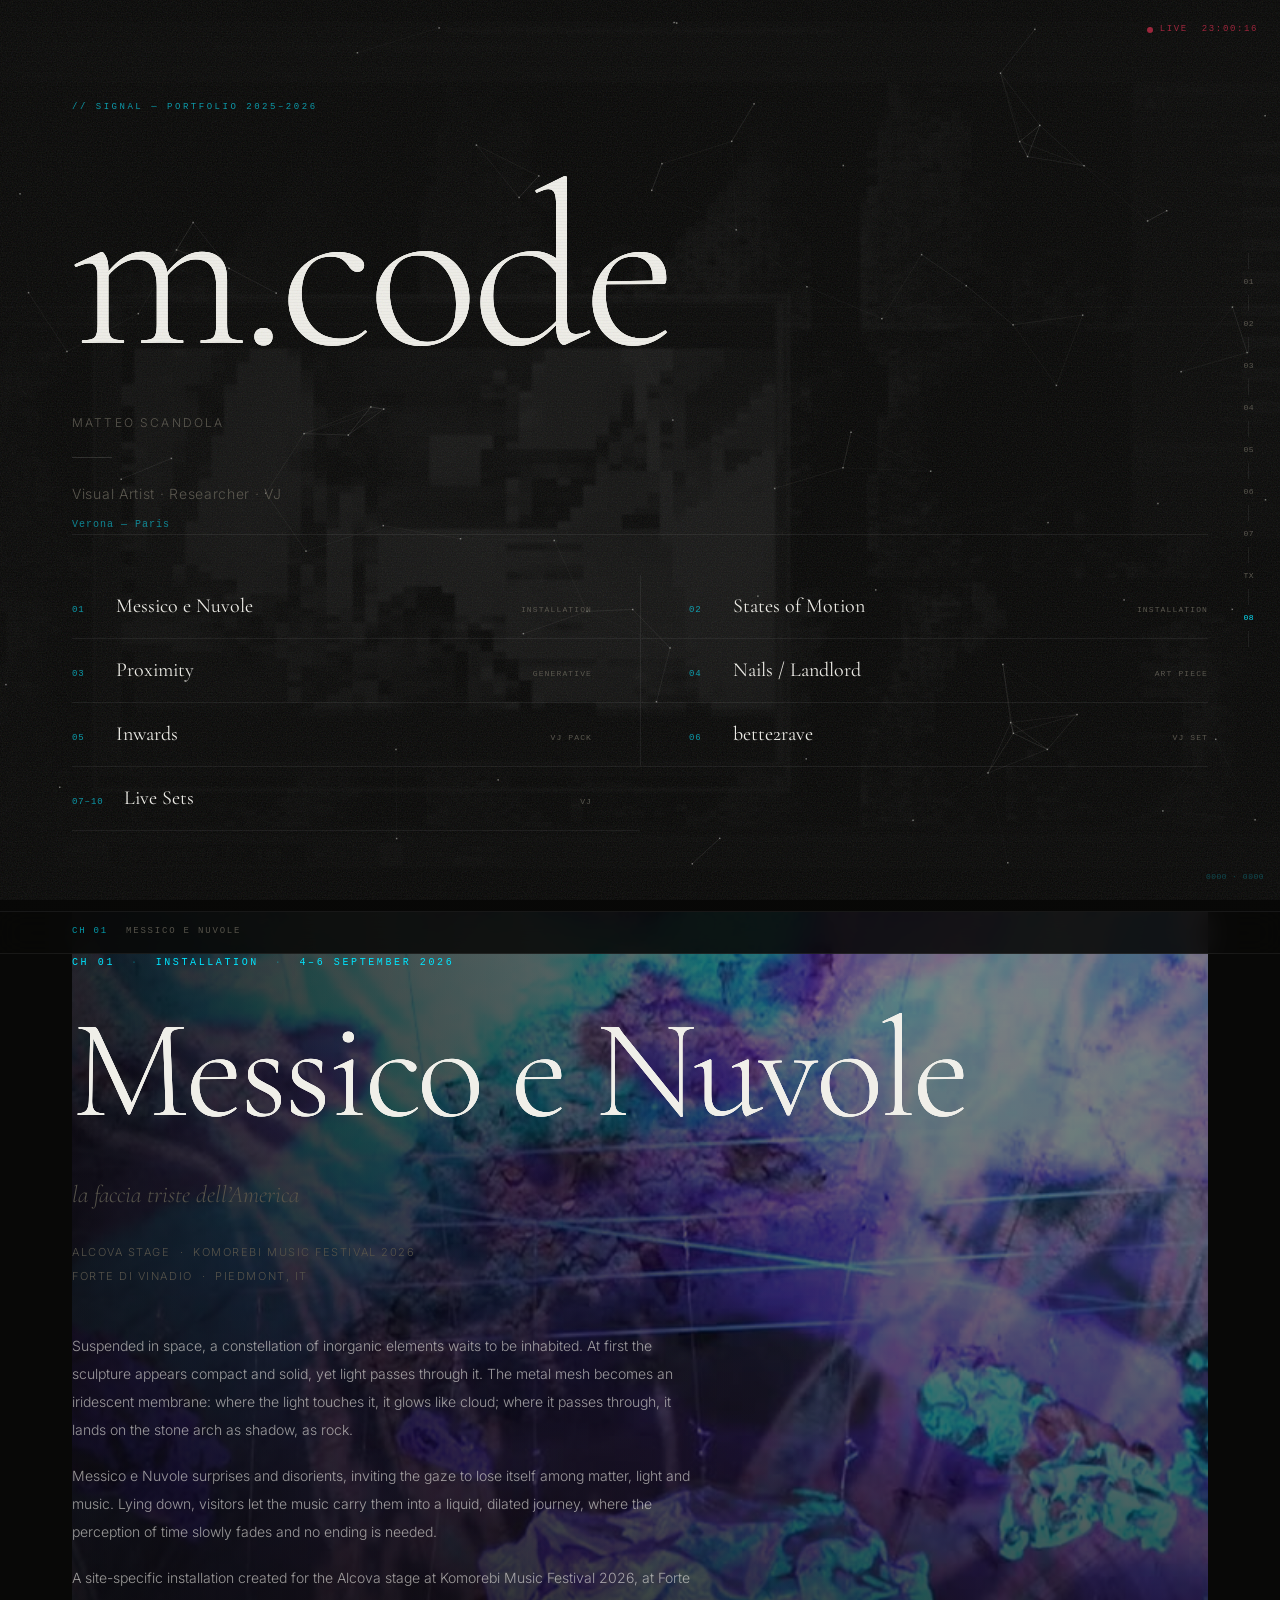
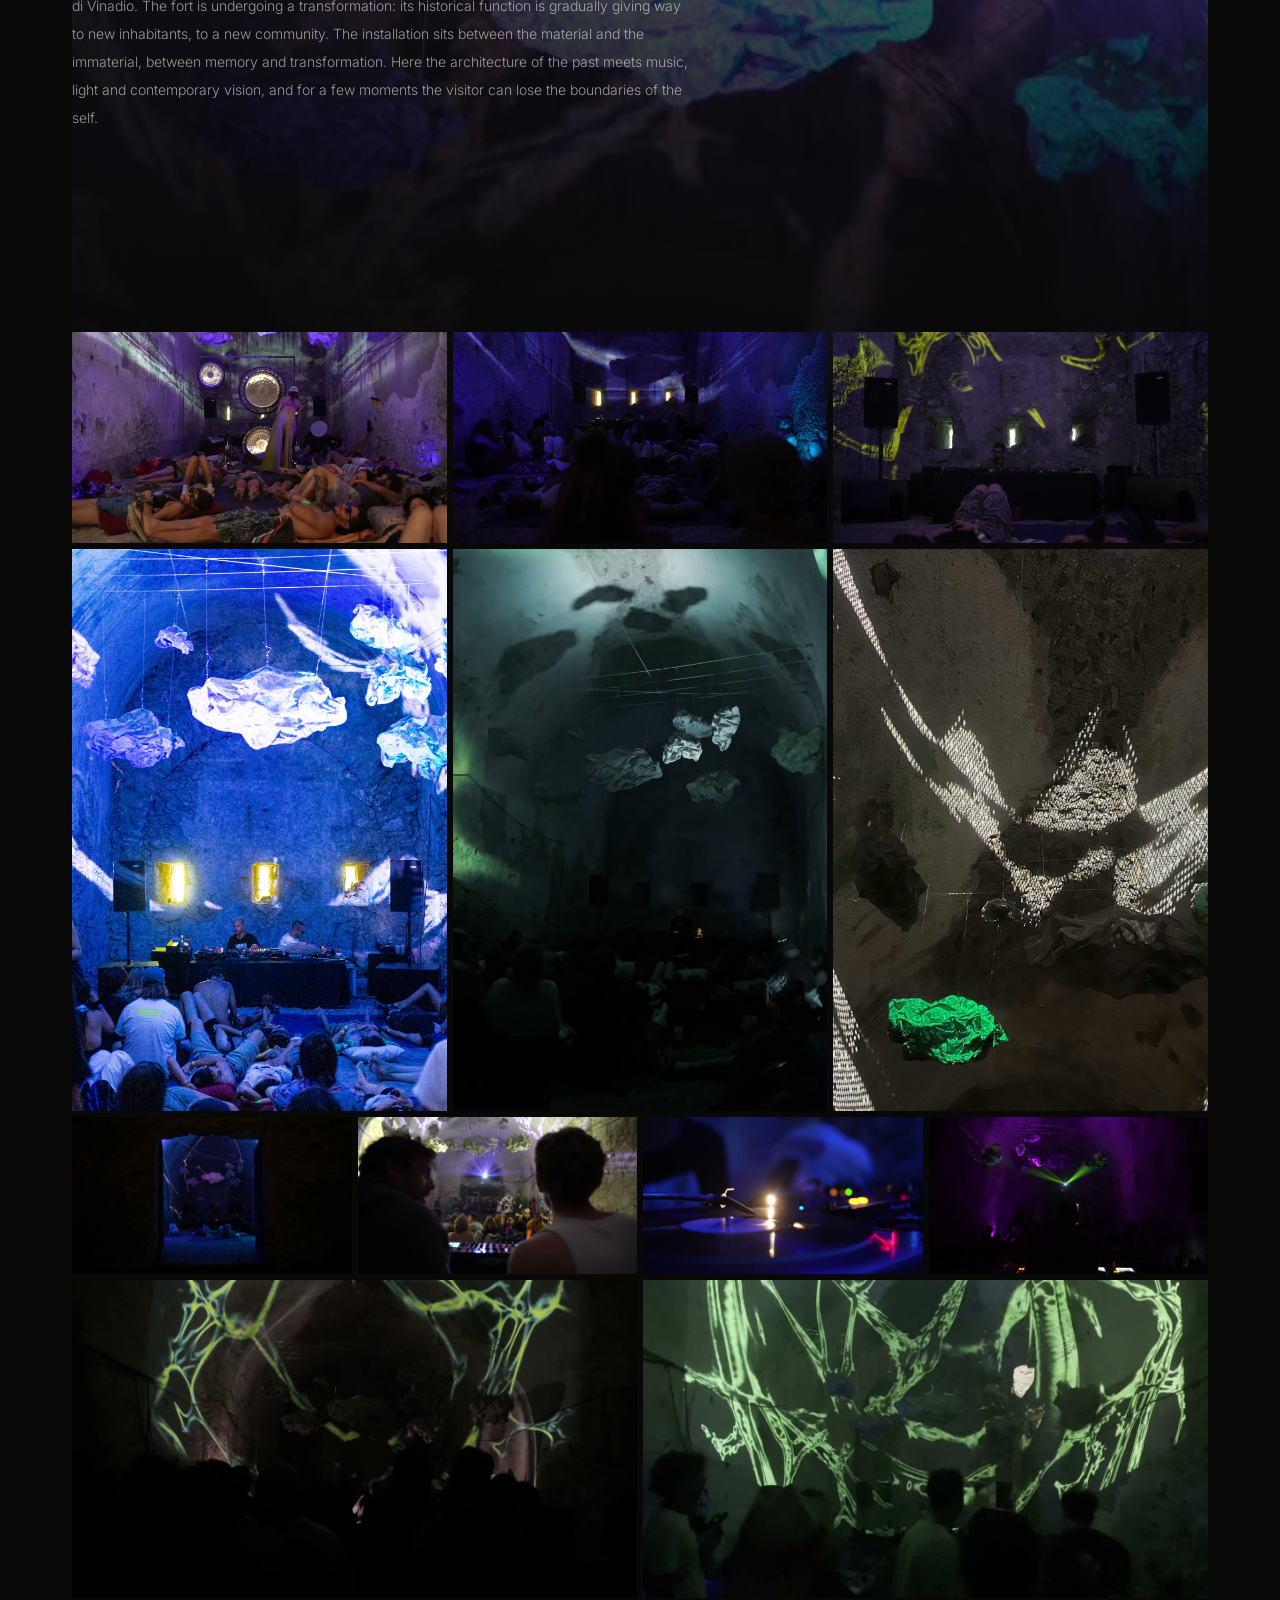
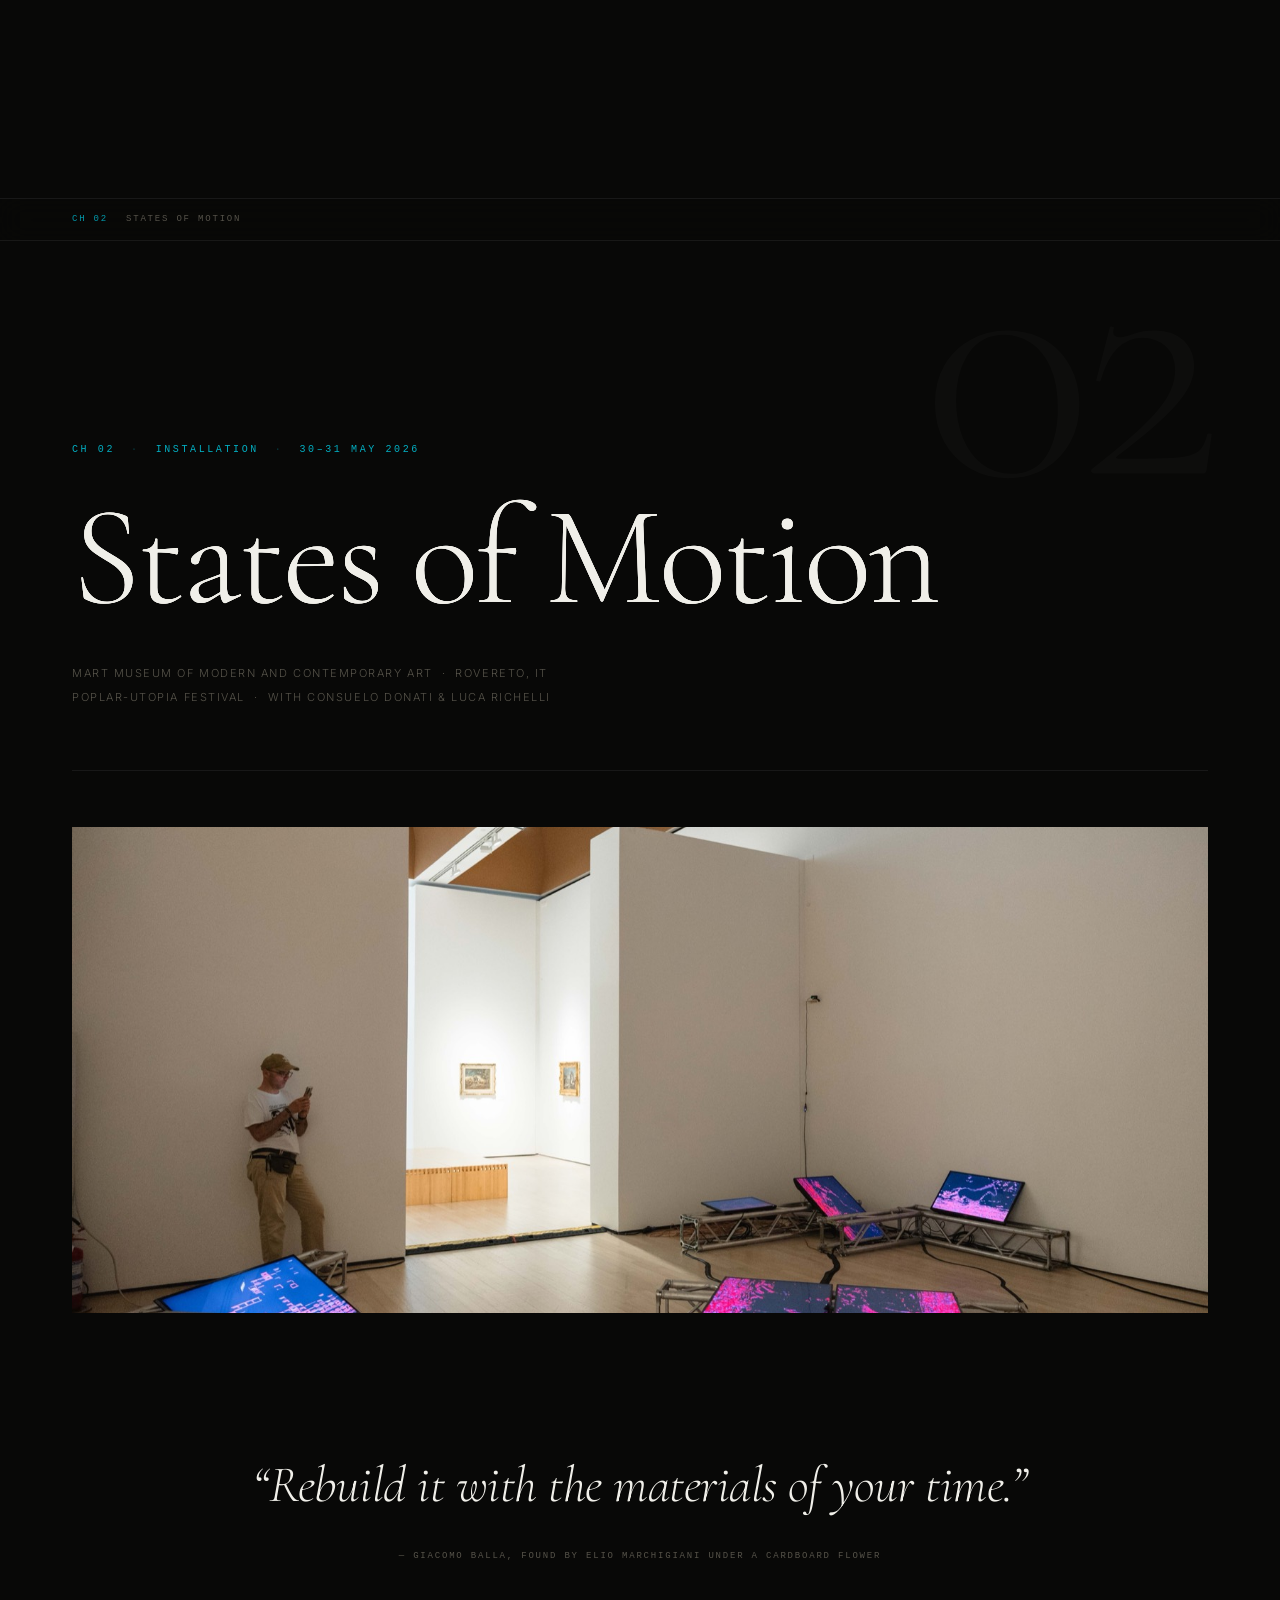
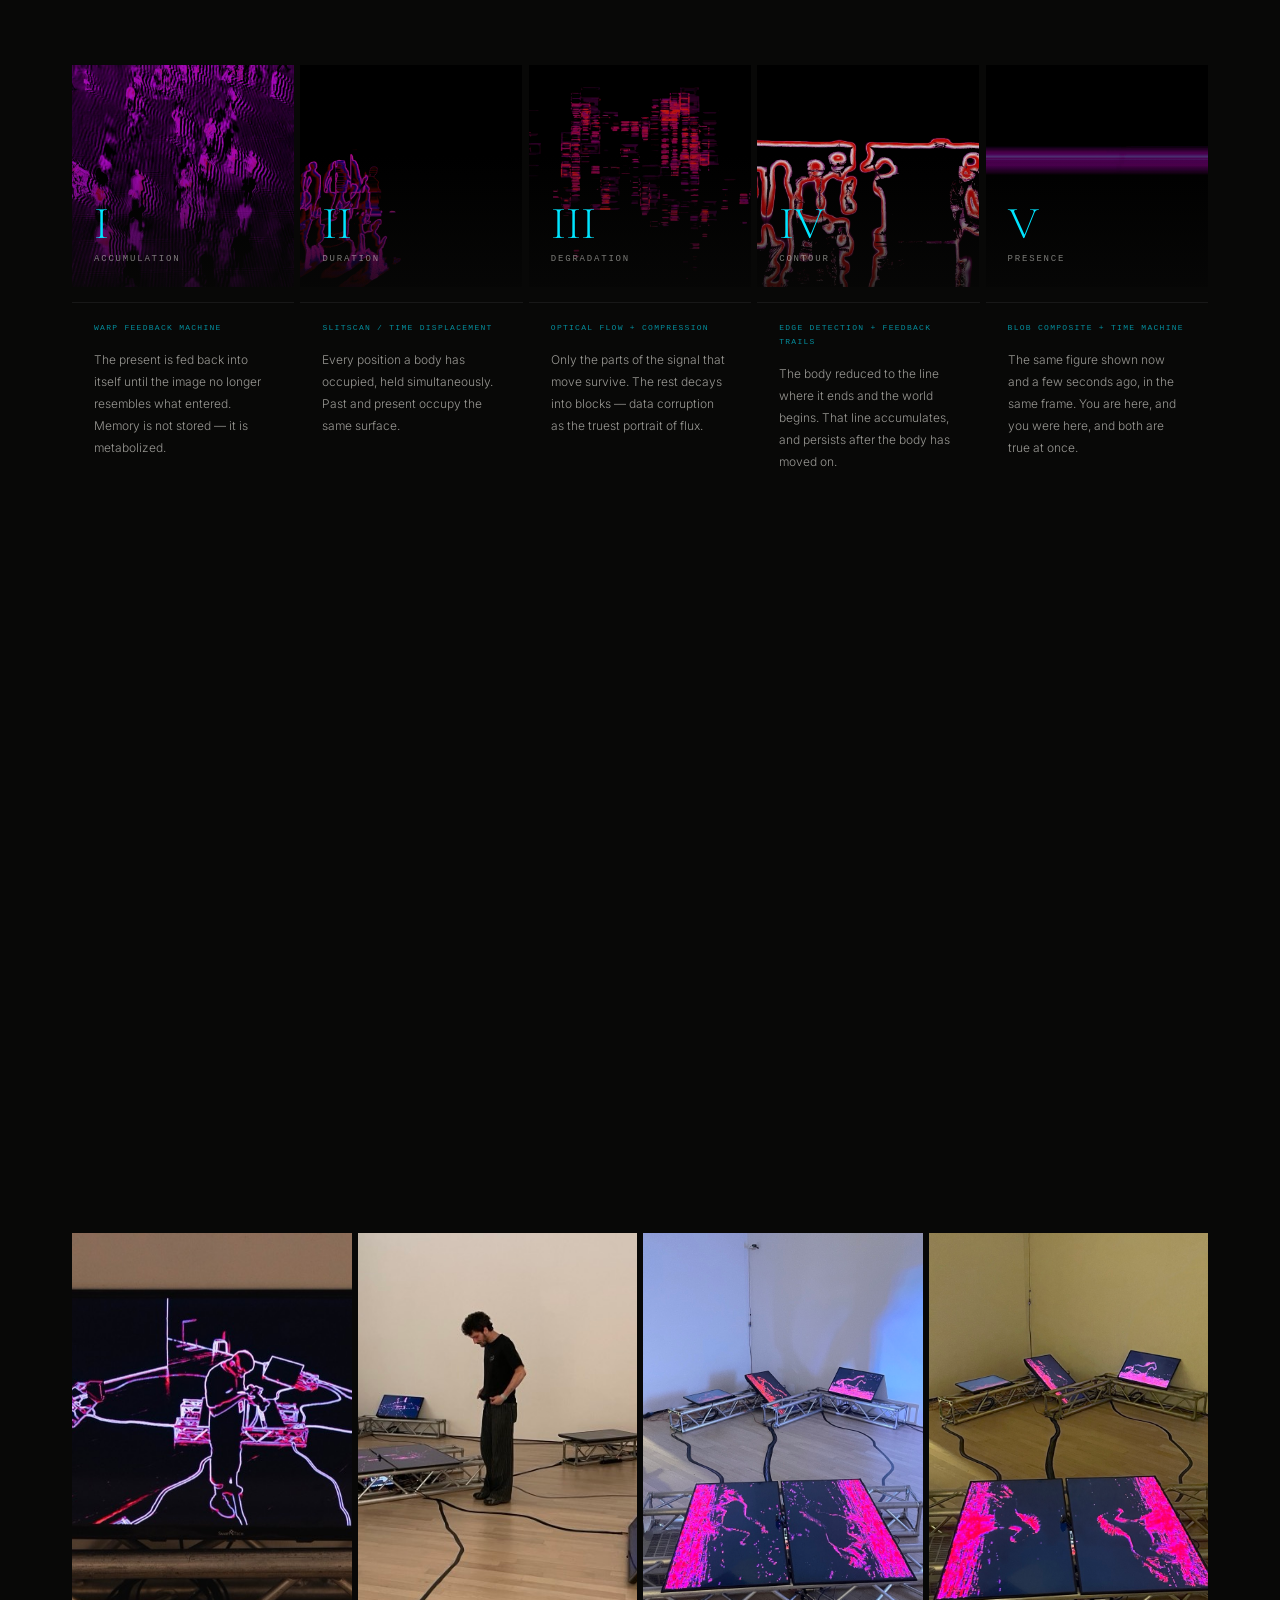
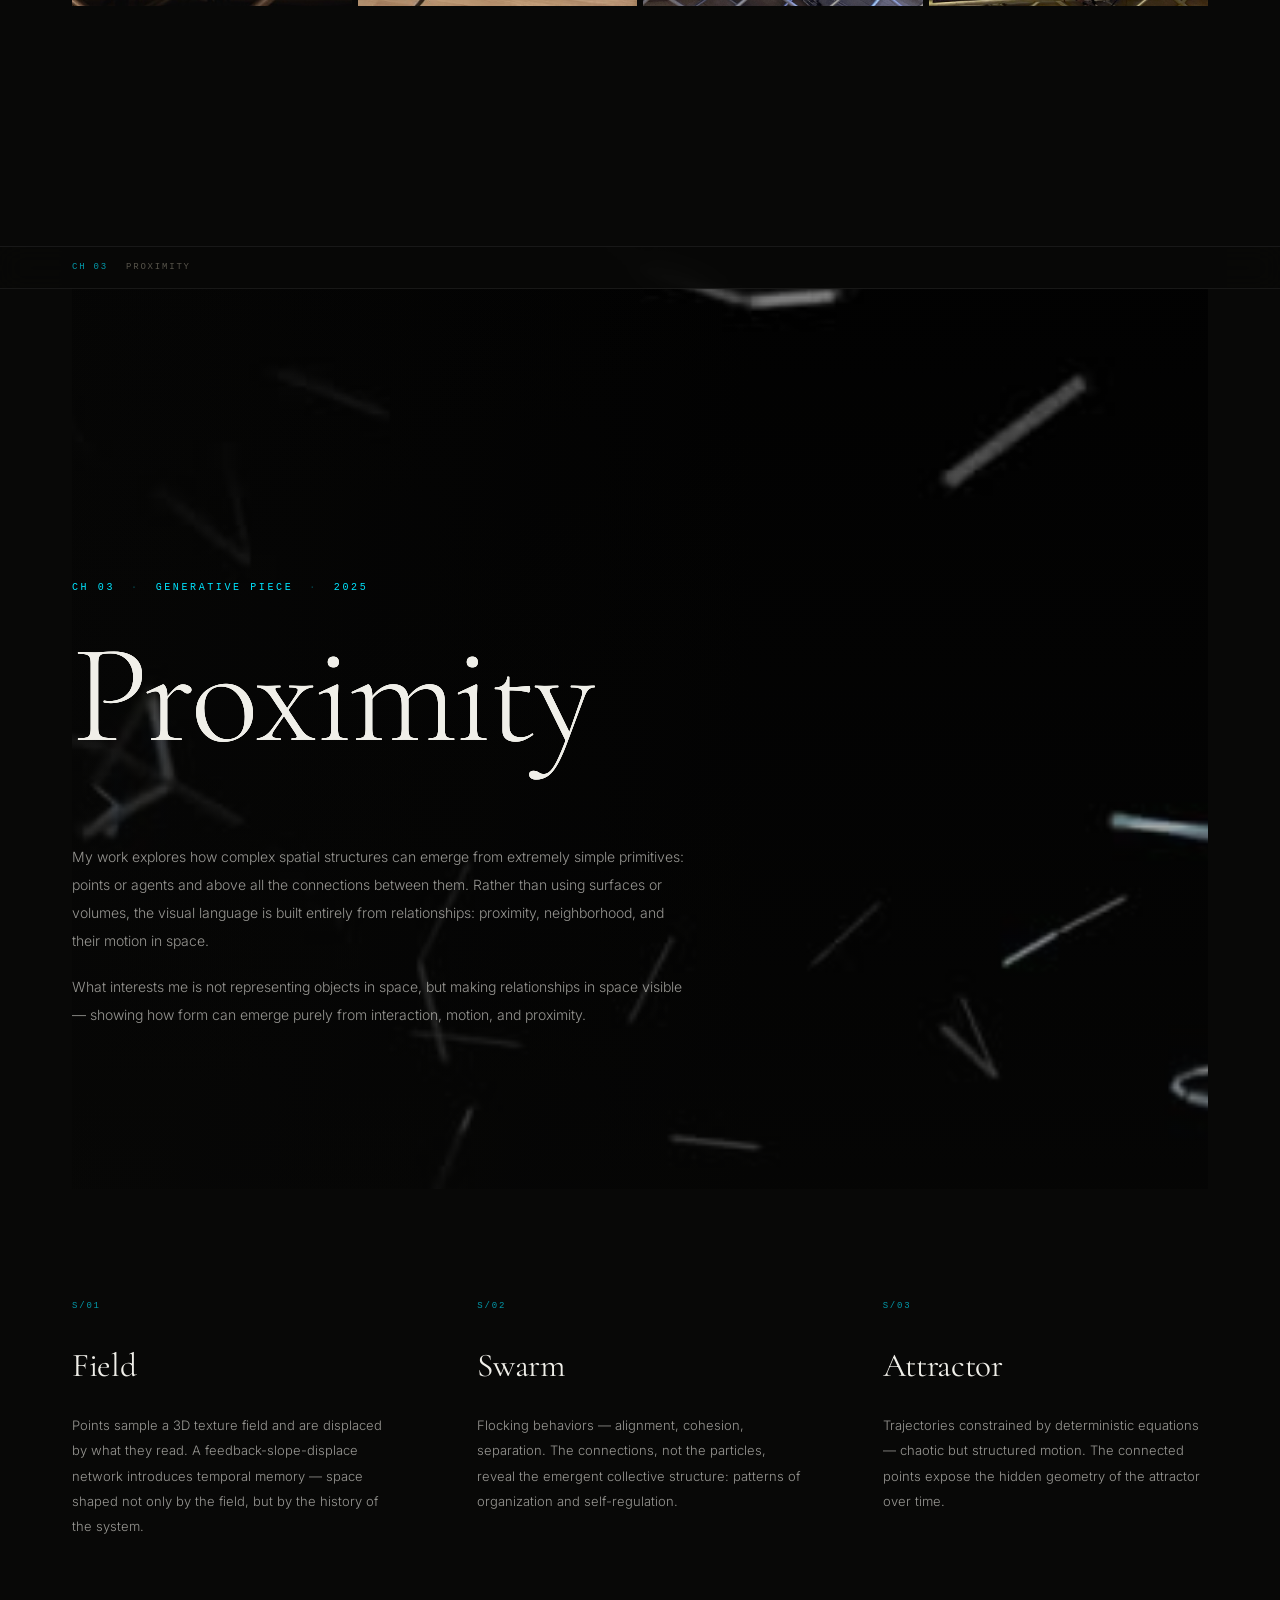
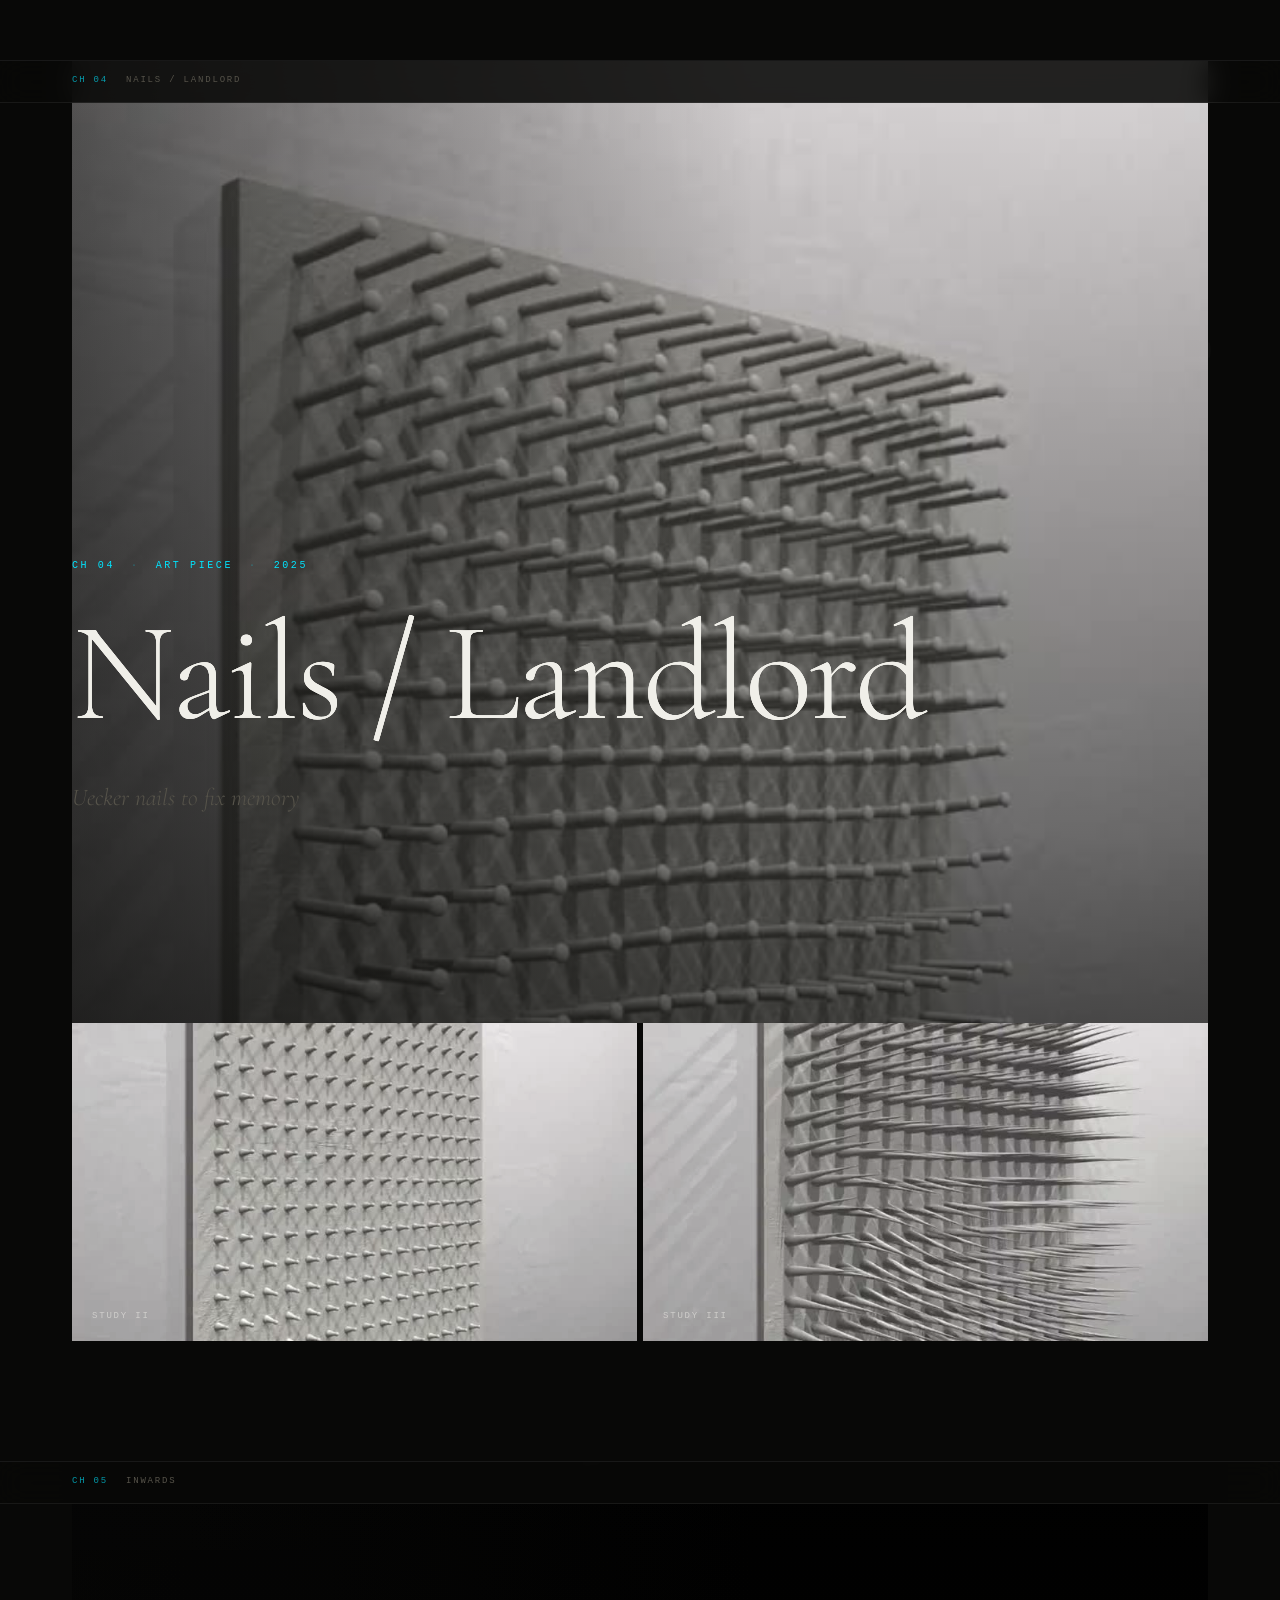
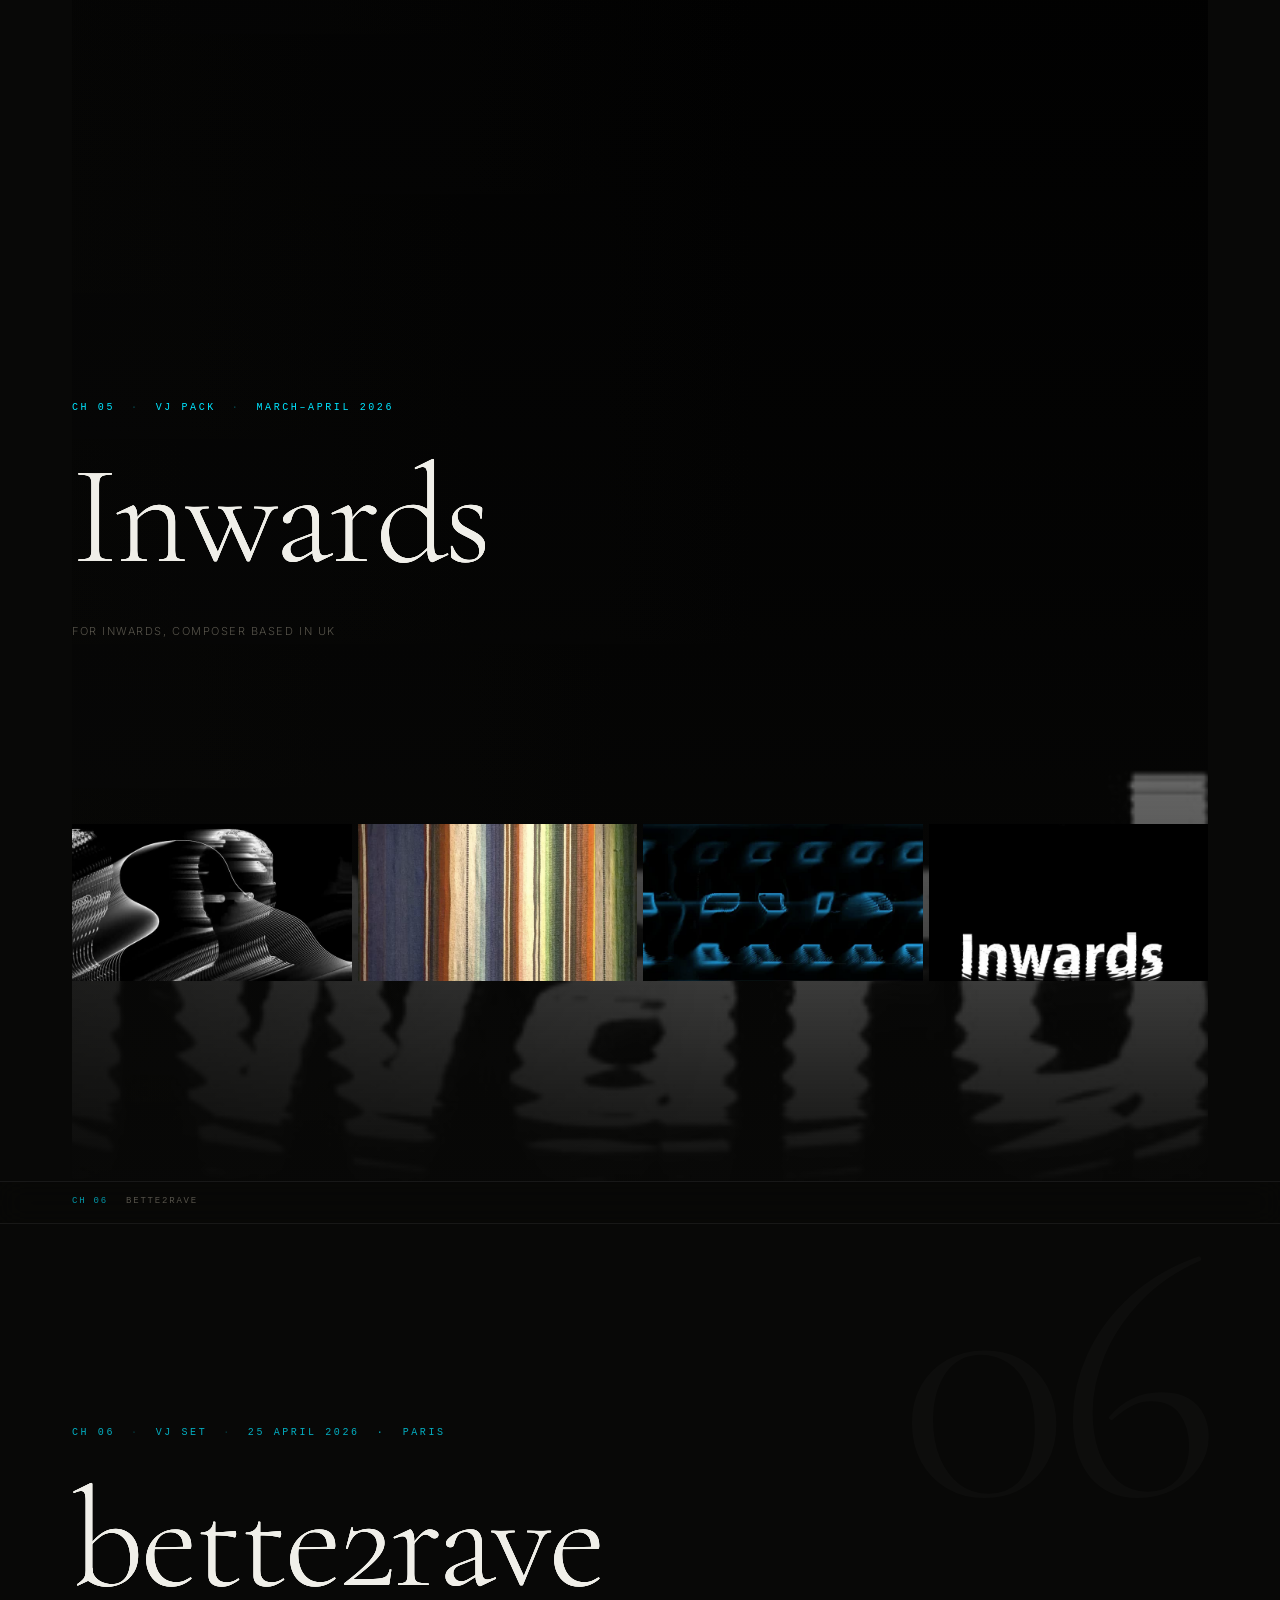
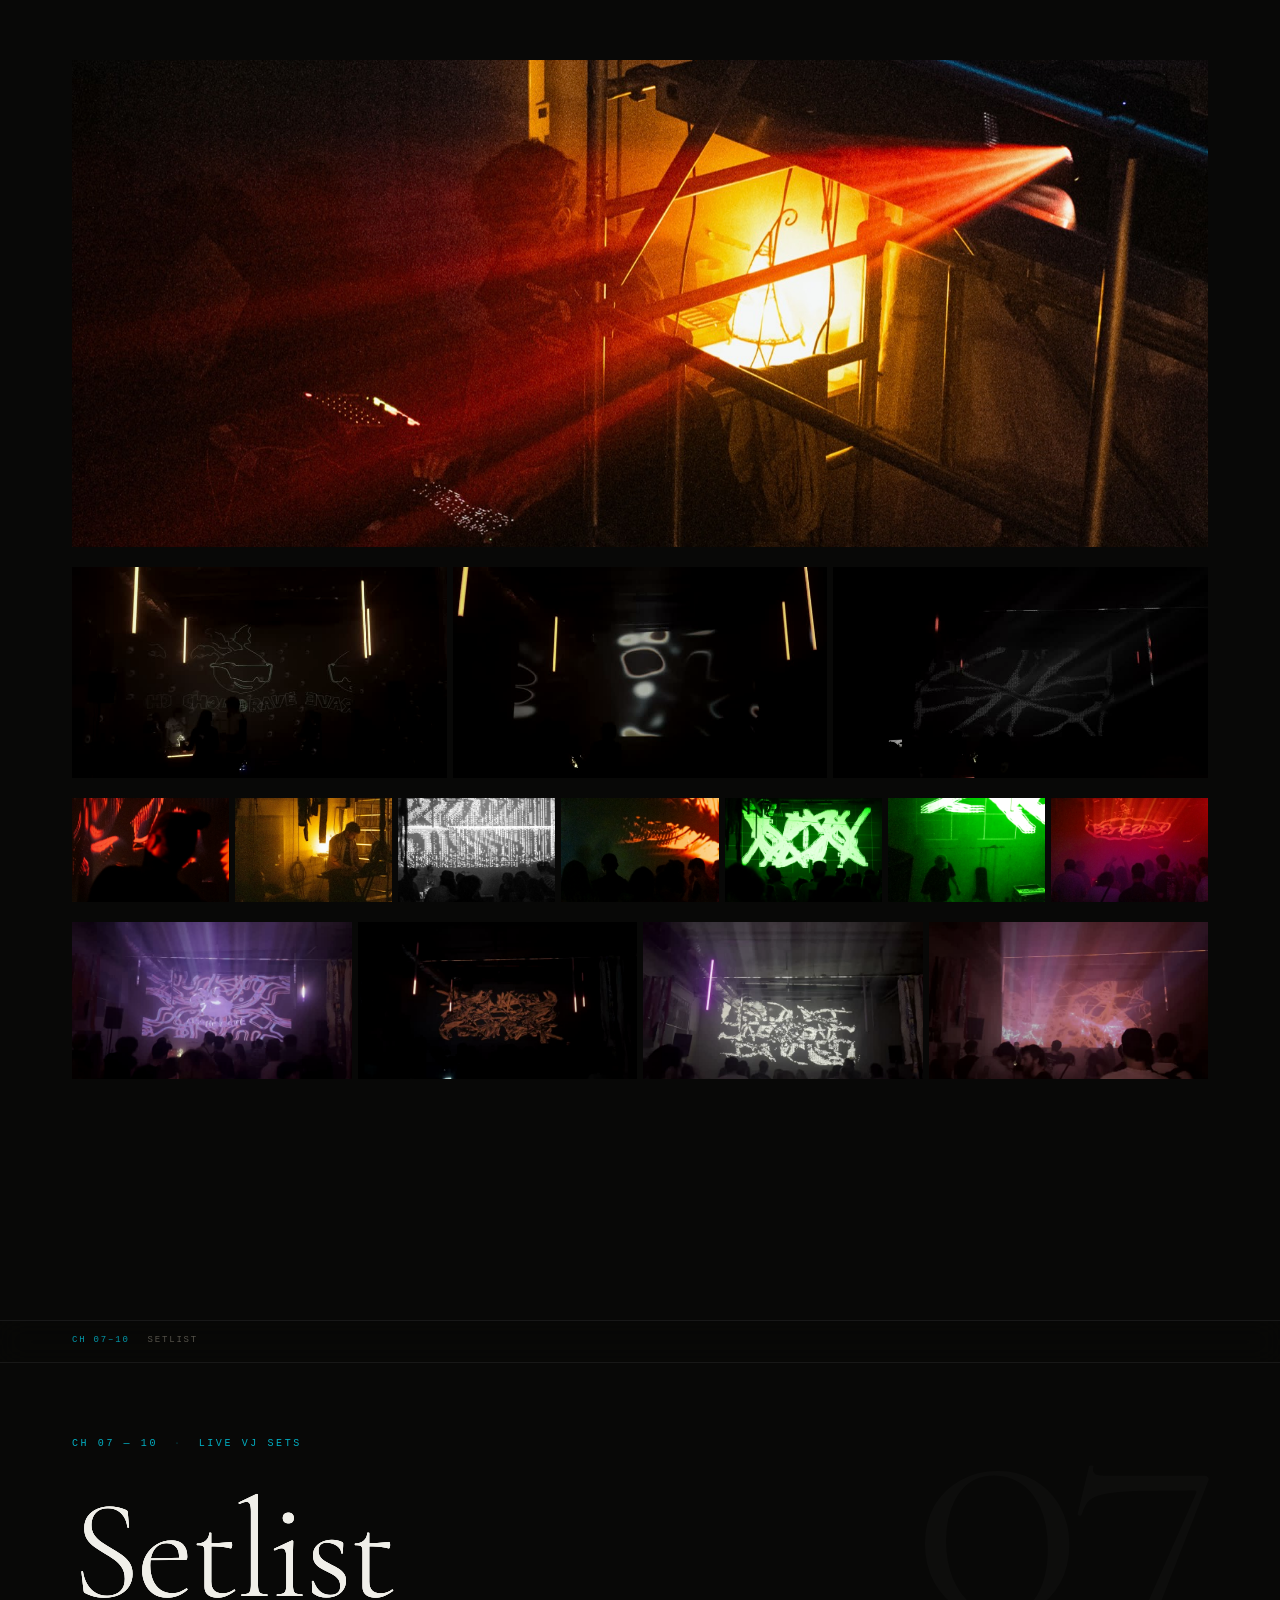
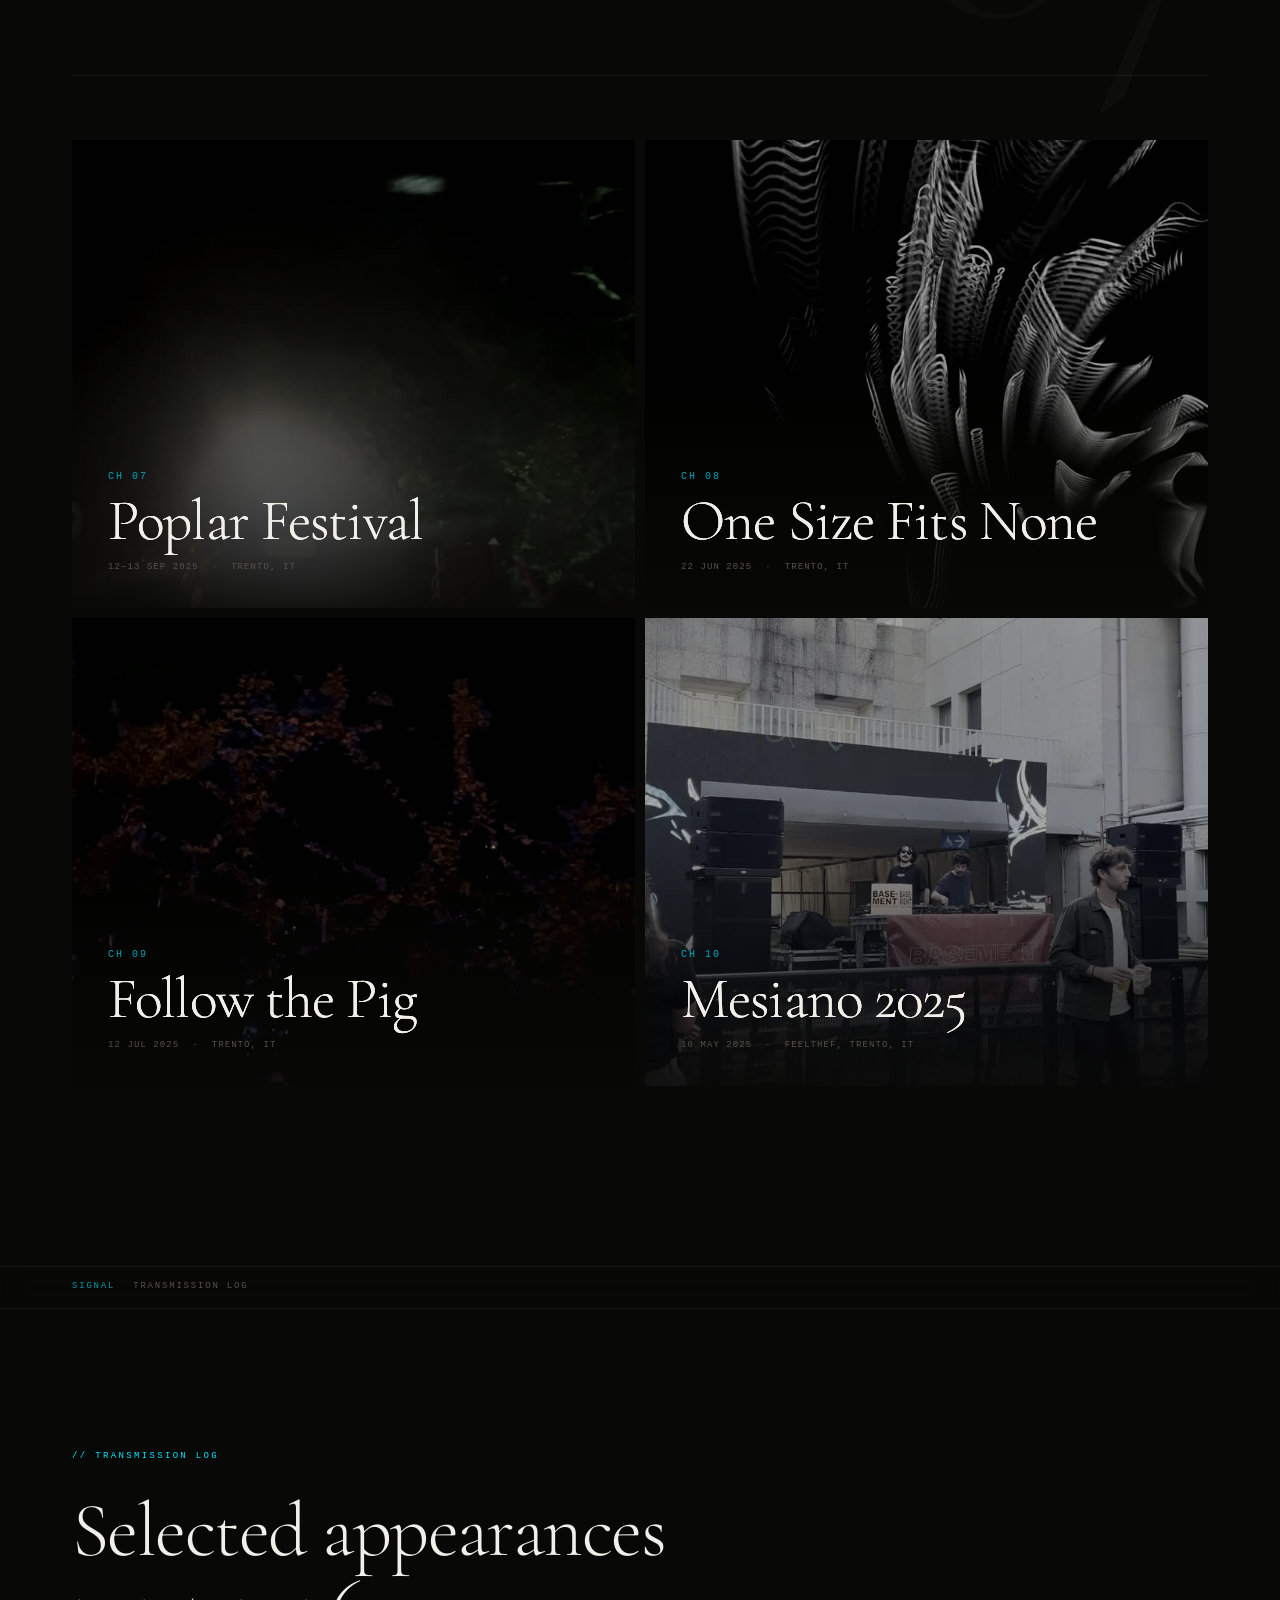
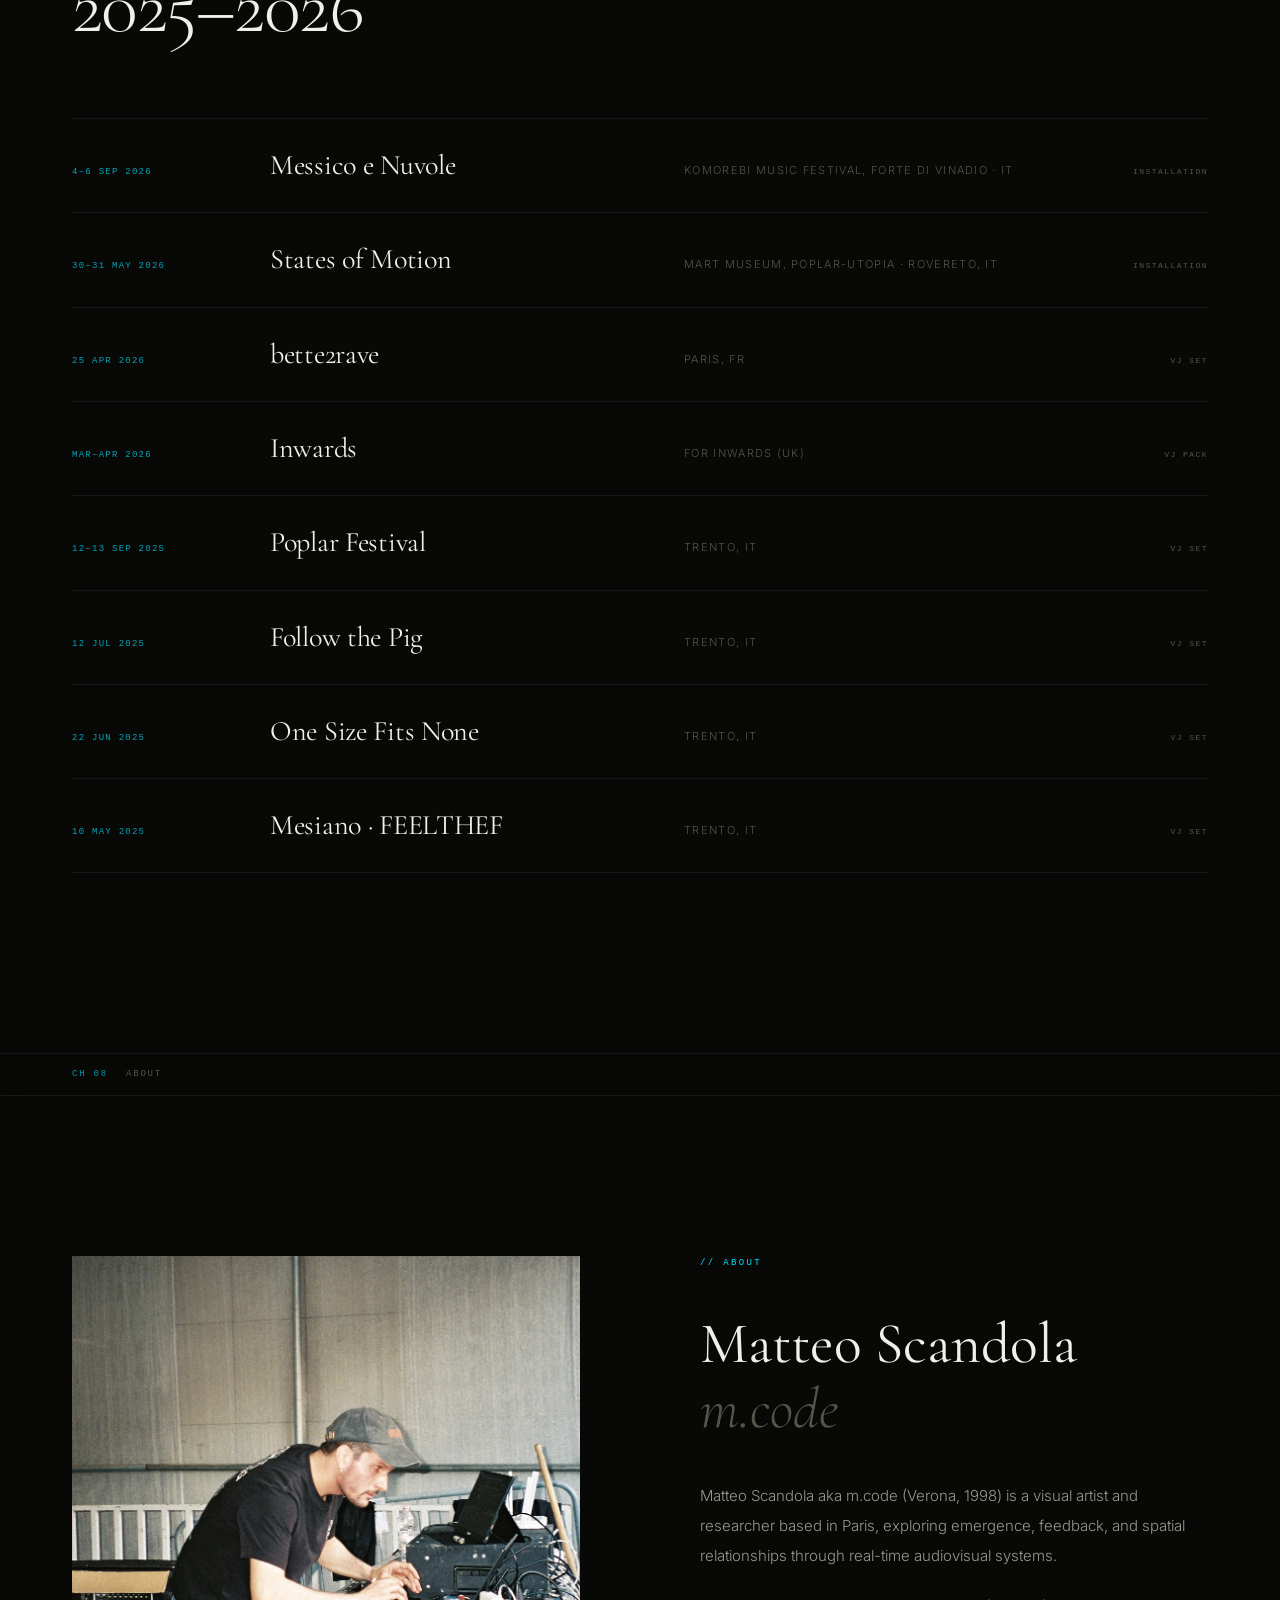
==== commit 4532c79b: "SEO: artwork structured data, IndexNow key, README Co-Authored-By: Claude Sonnet 5.5 <noreply@anthro" ====
--- a/index.html
+++ b/index.html
@@ -22,6 +22,7 @@
   <meta name="author" content="Matteo Scandola">
   <meta name="robots" content="index, follow, max-image-preview:large">
   <link rel="canonical" href="https://skandiz.github.io/mcode-portfolio/">
+  <link rel="me" href="https://www.instagram.com/_m.code_/">
   <link rel="icon" href="data:image/svg+xml,<svg xmlns='http://www.w3.org/2000/svg' viewBox='0 0 32 32'><rect width='32' height='32' fill='%23080807'/><text x='16' y='23' font-size='20' text-anchor='middle' fill='%2300e5ff' font-family='Georgia,serif' font-weight='300'>m</text></svg>">
   <script type="application/ld+json">
 {
@@ -63,6 +64,138 @@
       "sameAs": [
         "https://www.instagram.com/_m.code_/"
       ]
+    },
+    {
+      "@type": "VisualArtwork",
+      "name": "Messico e Nuvole — la faccia triste dell'America",
+      "creator": {
+        "@id": "https://skandiz.github.io/mcode-portfolio/#person"
+      },
+      "dateCreated": "2026-09-04/2026-09-06",
+      "locationCreated": {
+        "@type": "Place",
+        "name": "Forte di Vinadio, Italy"
+      },
+      "description": "Site-specific installation for the Alcova stage at Komorebi Music Festival 2026: a suspended metal mesh that becomes an iridescent membrane of light, shadow and music.",
+      "artform": "Installation"
+    },
+    {
+      "@type": "VisualArtwork",
+      "name": "States of Motion",
+      "creator": {
+        "@id": "https://skandiz.github.io/mcode-portfolio/#person"
+      },
+      "dateCreated": "2026-05-30/2026-05-31",
+      "locationCreated": {
+        "@type": "Place",
+        "name": "MART Museum, Rovereto, Italy"
+      },
+      "description": "Live audiovisual instrument that processes the present through feedback, temporal displacement and signal degradation, created with Consuelo Donati and Luca Richelli for Poplar-Utopia Festival.",
+      "artform": "Installation",
+      "contributor": [
+        {
+          "@type": "Person",
+          "name": "Consuelo Donati"
+        },
+        {
+          "@type": "Person",
+          "name": "Luca Richelli"
+        }
+      ]
+    },
+    {
+      "@type": "VisualArtwork",
+      "name": "Proximity",
+      "creator": {
+        "@id": "https://skandiz.github.io/mcode-portfolio/#person"
+      },
+      "dateCreated": "2025",
+      "description": "Generative piece in TouchDesigner where complex spatial structures emerge from points, agents and the connections between them.",
+      "artform": "Generative art"
+    },
+    {
+      "@type": "VisualArtwork",
+      "name": "Nails / Landlord",
+      "creator": {
+        "@id": "https://skandiz.github.io/mcode-portfolio/#person"
+      },
+      "dateCreated": "2025",
+      "description": "Art piece: Uecker nails to fix memory.",
+      "artform": "Art piece"
+    },
+    {
+      "@type": "CreativeWork",
+      "name": "Inwards",
+      "creator": {
+        "@id": "https://skandiz.github.io/mcode-portfolio/#person"
+      },
+      "dateCreated": "2026-03/2026-04",
+      "description": "VJ pack of real-time visuals made for the composer Inwards (UK)."
+    },
+    {
+      "@type": "CreativeWork",
+      "name": "bette2rave",
+      "creator": {
+        "@id": "https://skandiz.github.io/mcode-portfolio/#person"
+      },
+      "dateCreated": "2026-04-25",
+      "locationCreated": {
+        "@type": "Place",
+        "name": "Paris, France"
+      },
+      "description": "Live VJ set in Paris."
+    },
+    {
+      "@type": "CreativeWork",
+      "name": "Poplar Festival",
+      "creator": {
+        "@id": "https://skandiz.github.io/mcode-portfolio/#person"
+      },
+      "dateCreated": "2025-09-12/2025-09-13",
+      "locationCreated": {
+        "@type": "Place",
+        "name": "Trento, Italy"
+      },
+      "description": "Live VJ set at Poplar Festival."
+    },
+    {
+      "@type": "CreativeWork",
+      "name": "One Size Fits None",
+      "creator": {
+        "@id": "https://skandiz.github.io/mcode-portfolio/#person"
+      },
+      "dateCreated": "2025-06-22",
+      "locationCreated": {
+        "@type": "Place",
+        "name": "Trento, Italy"
+      },
+      "description": "Live VJ set."
+    },
+    {
+      "@type": "CreativeWork",
+      "name": "Follow the Pig",
+      "creator": {
+        "@id": "https://skandiz.github.io/mcode-portfolio/#person"
+      },
+      "dateCreated": "2025-07-12",
+      "locationCreated": {
+        "@type": "Place",
+        "name": "Trento, Italy"
+      },
+      "description": "Live VJ set."
+    },
+    {
+      "@type": "CreativeWork",
+      "name": "Mesiano 2025",
+      "creator": {
+        "@id": "https://skandiz.github.io/mcode-portfolio/#person"
+      },
+      "dateCreated": "2025-05-10",
+      "locationCreated": {
+        "@type": "Place",
+        "name": "Trento, Italy"
+      },
+      "description": "Live VJ set at FEELTHEF, Mesiano."
     }
   ]
 }
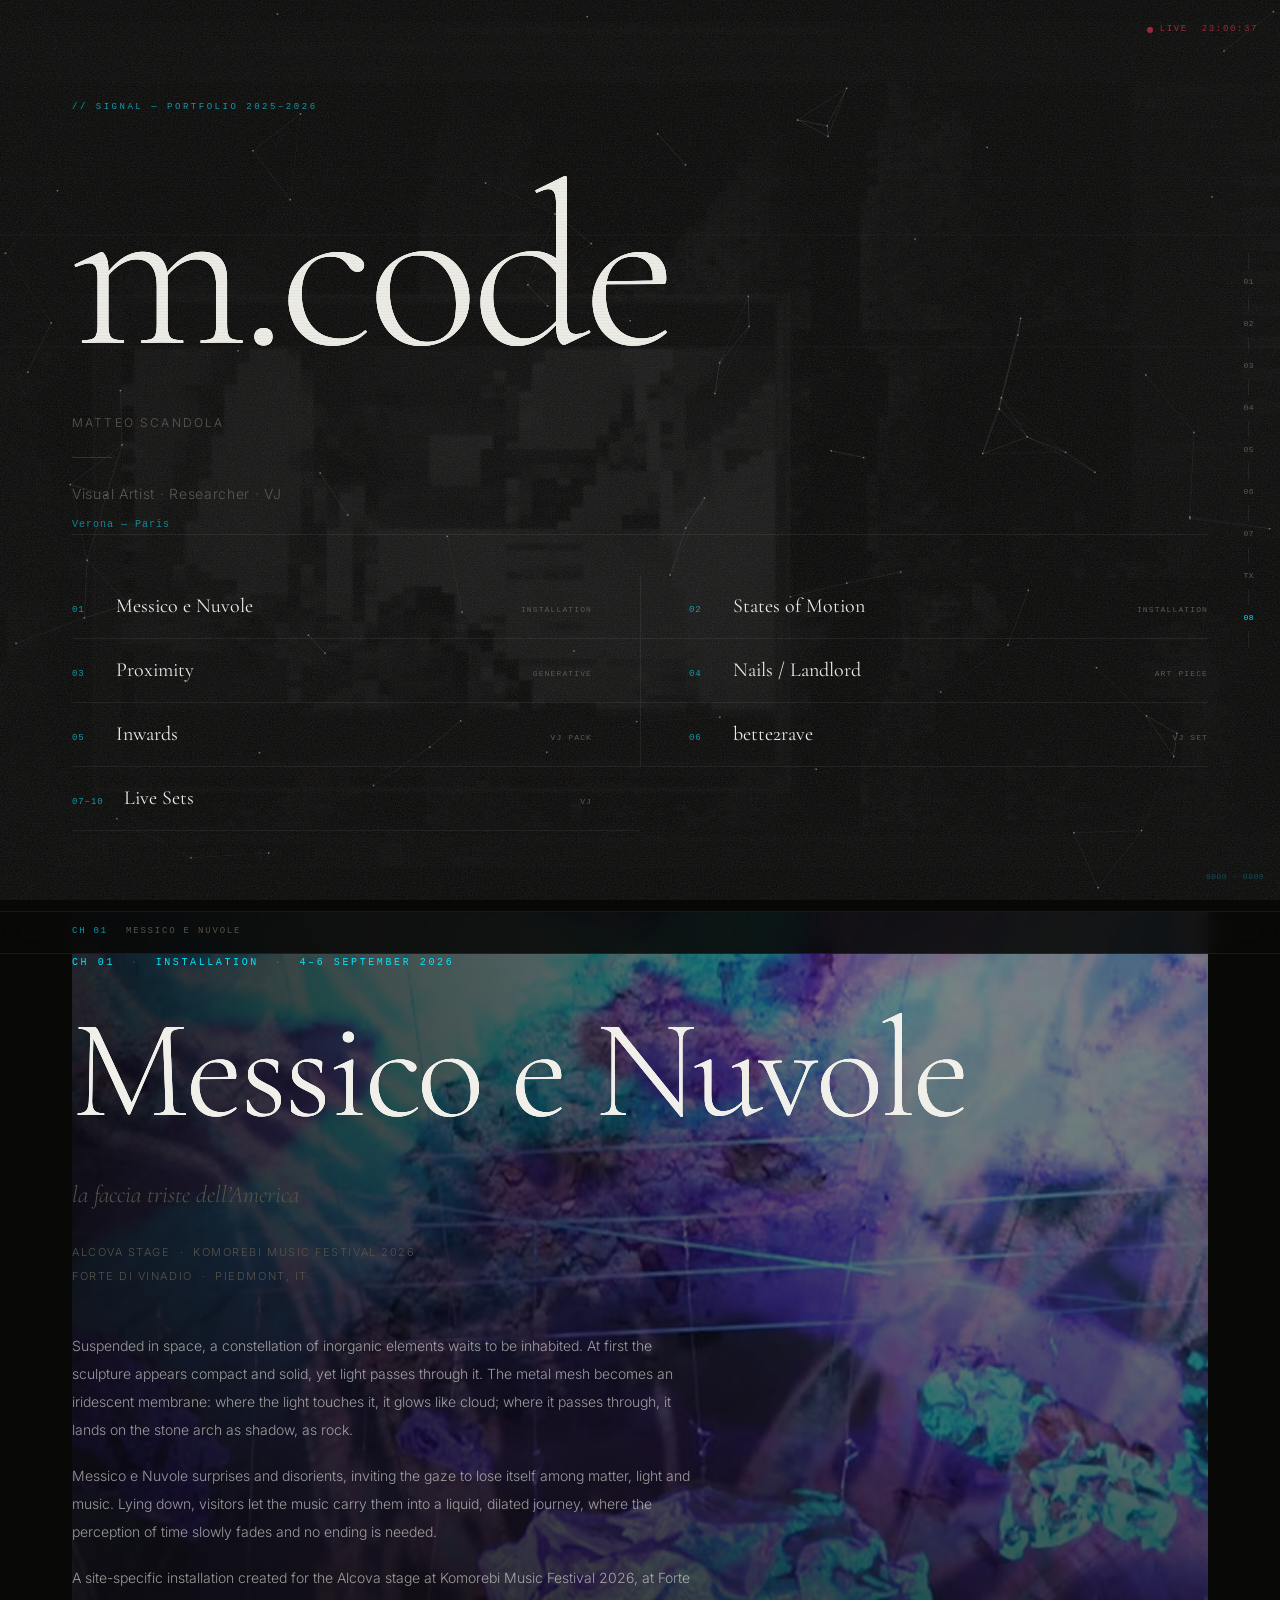
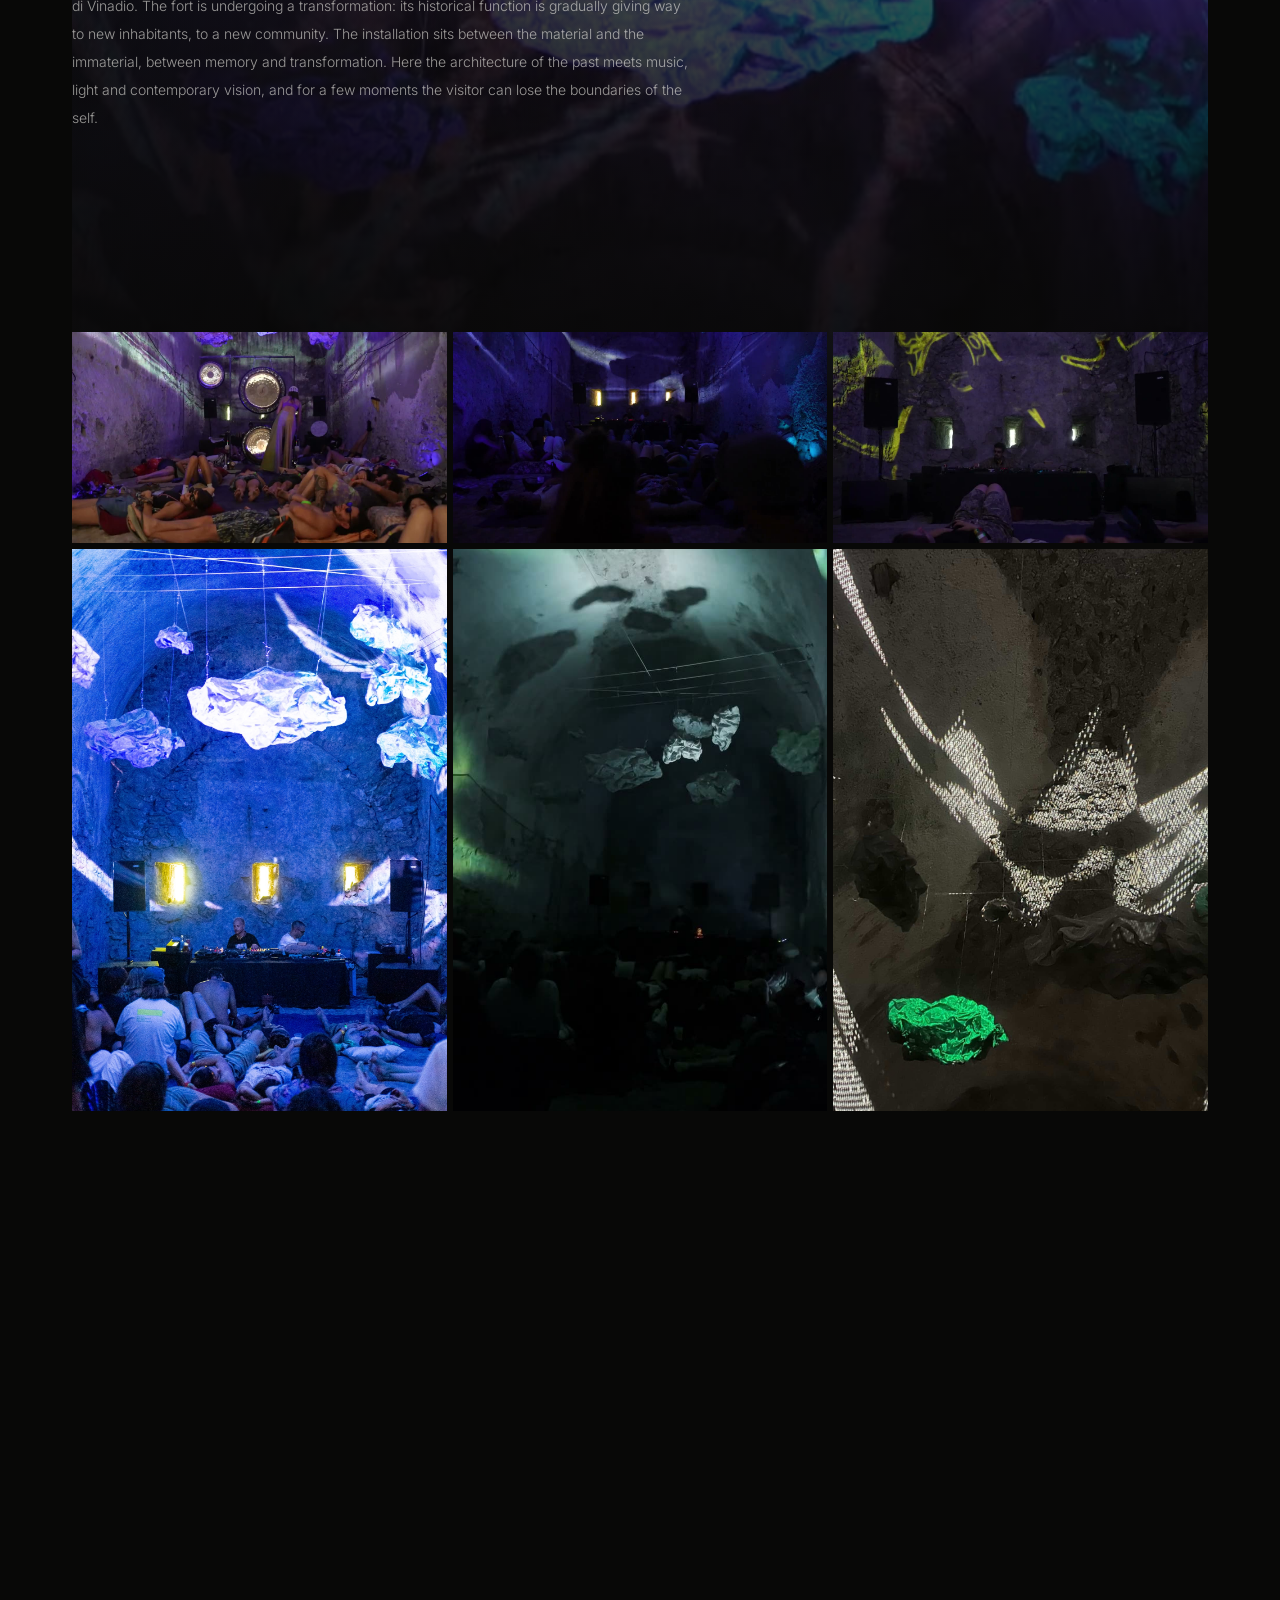
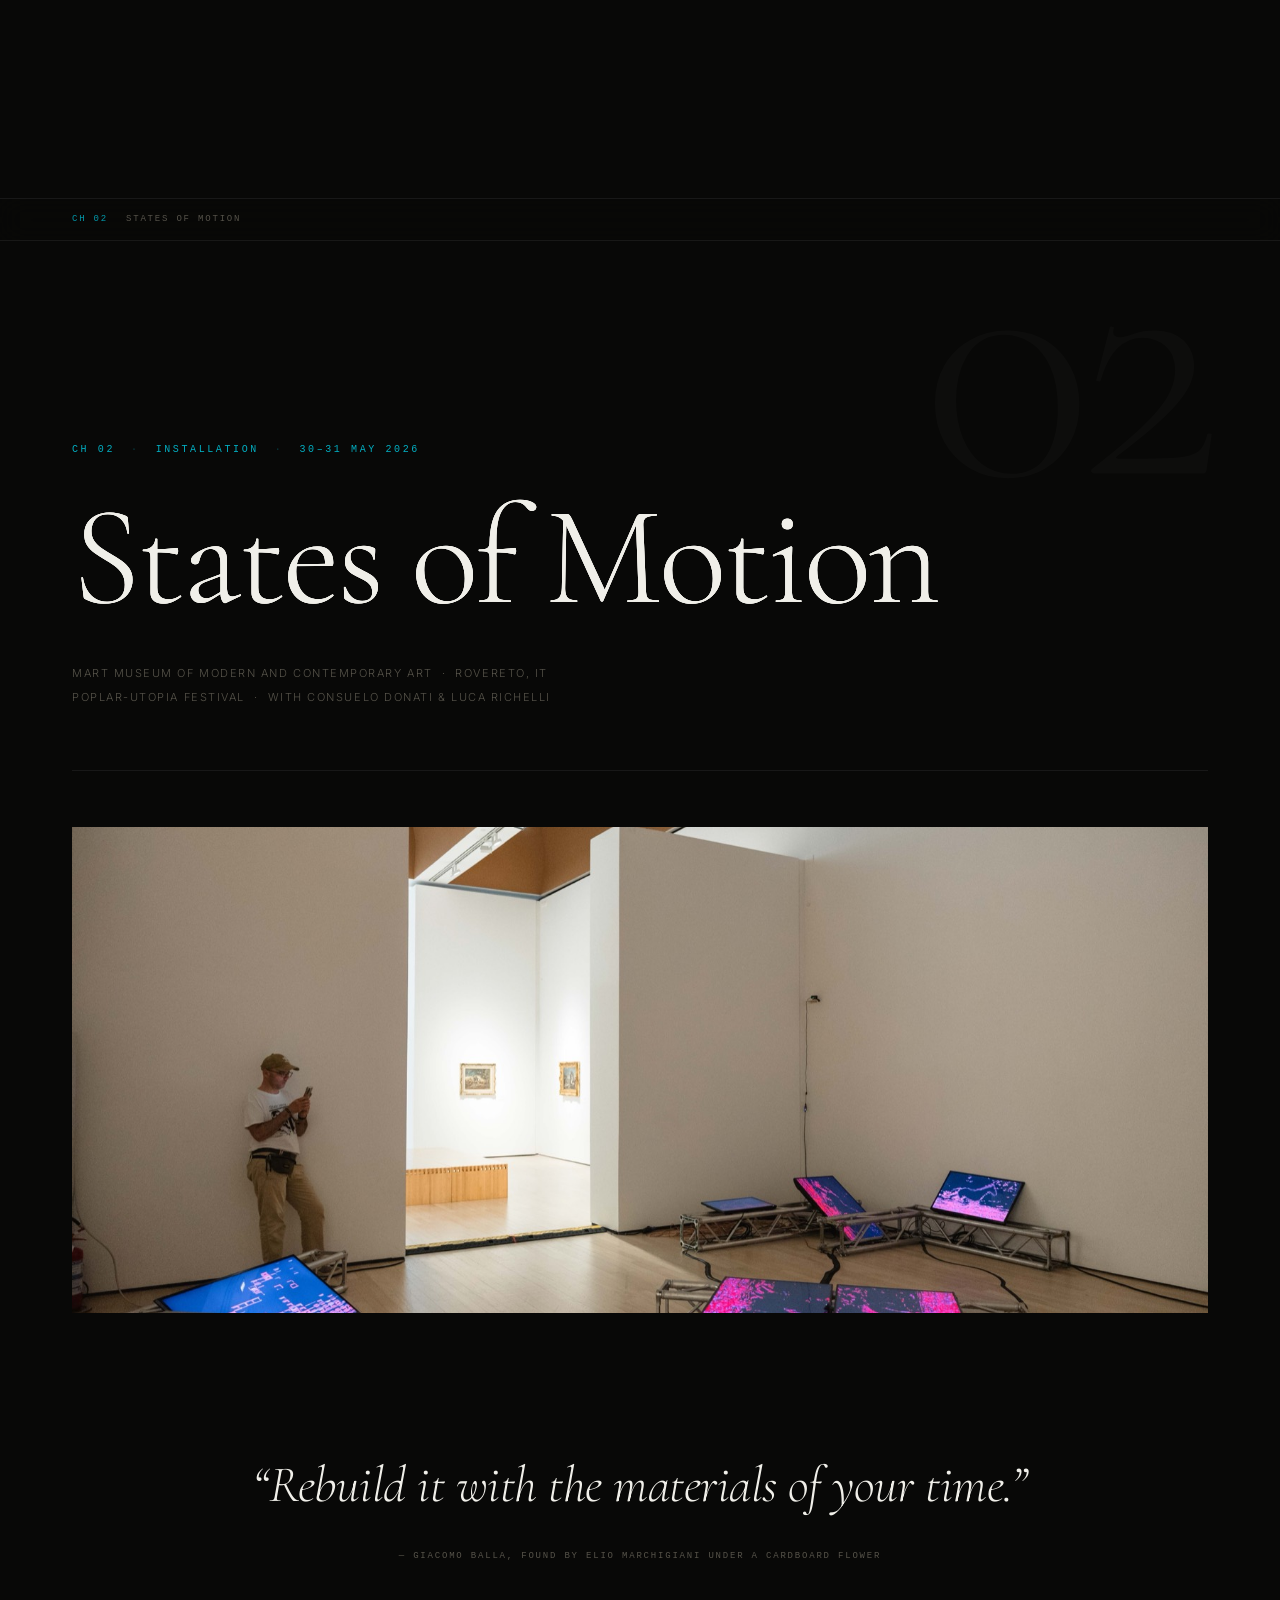
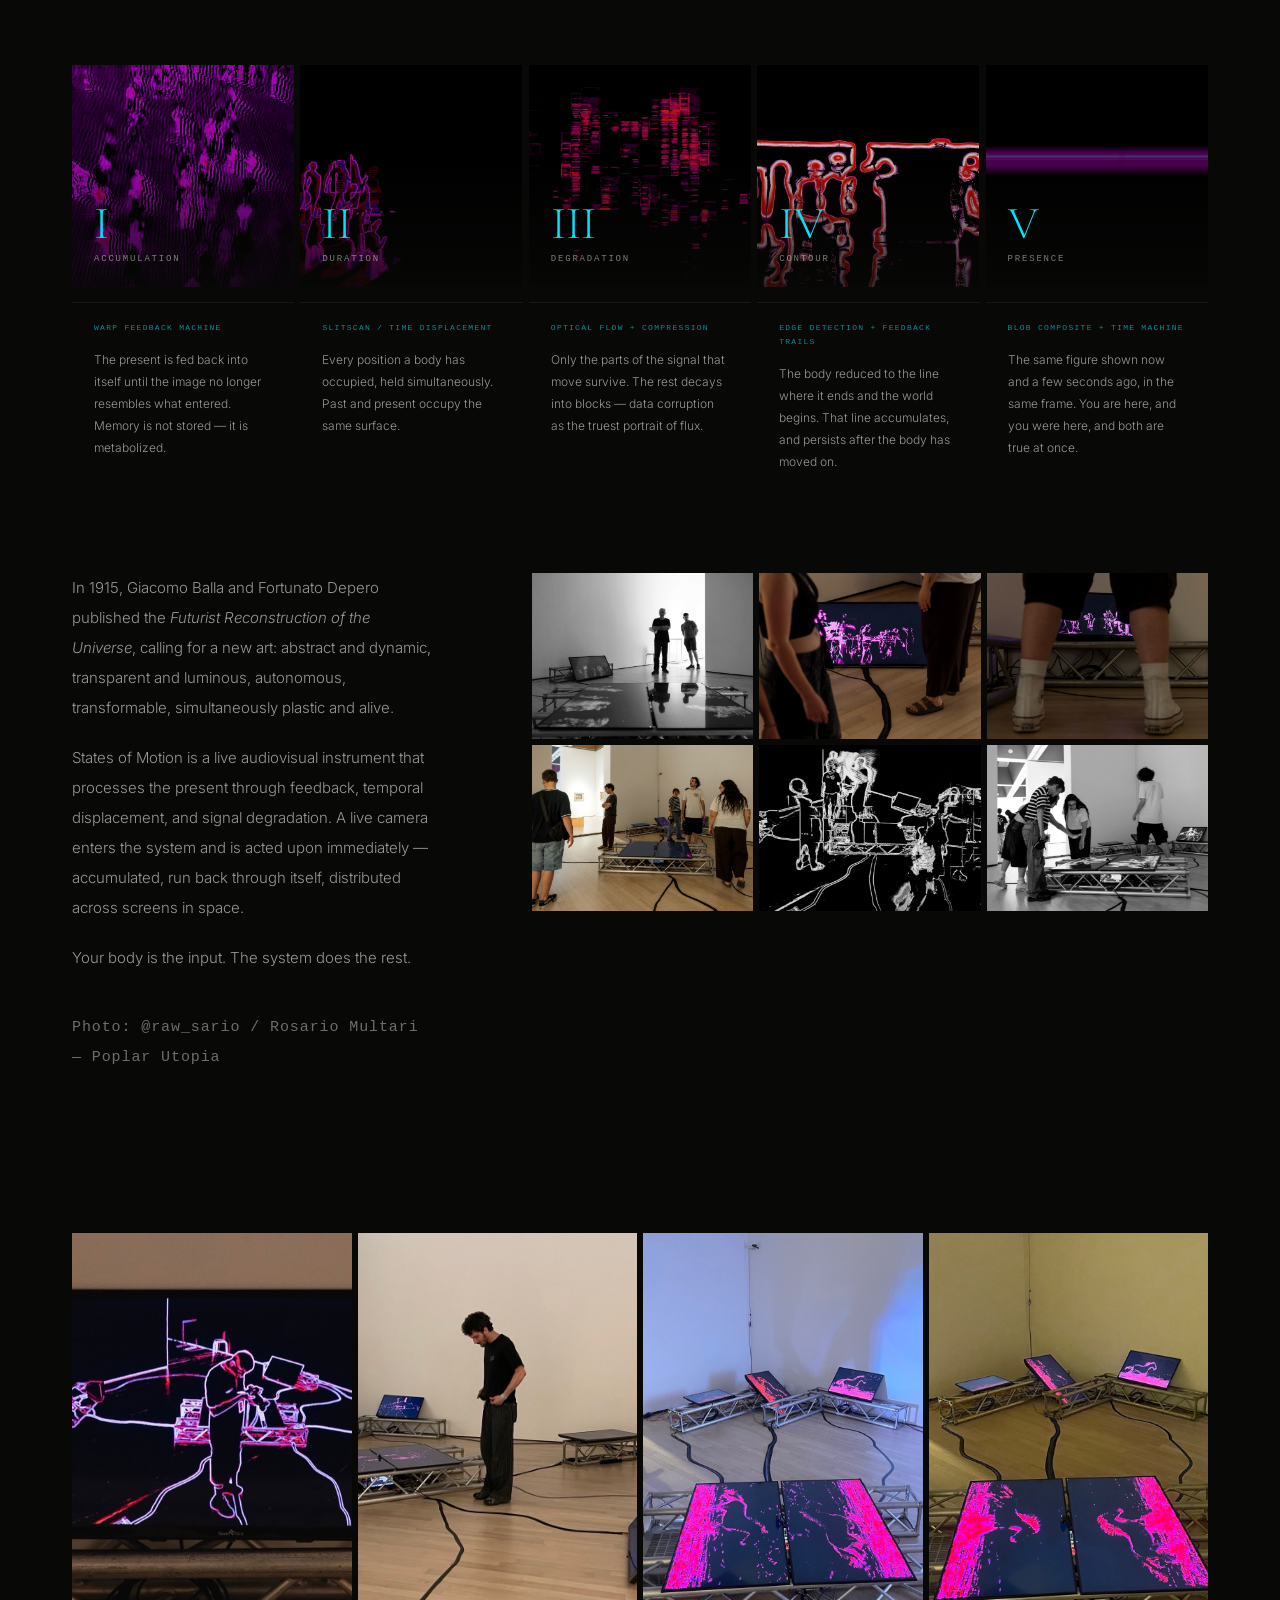
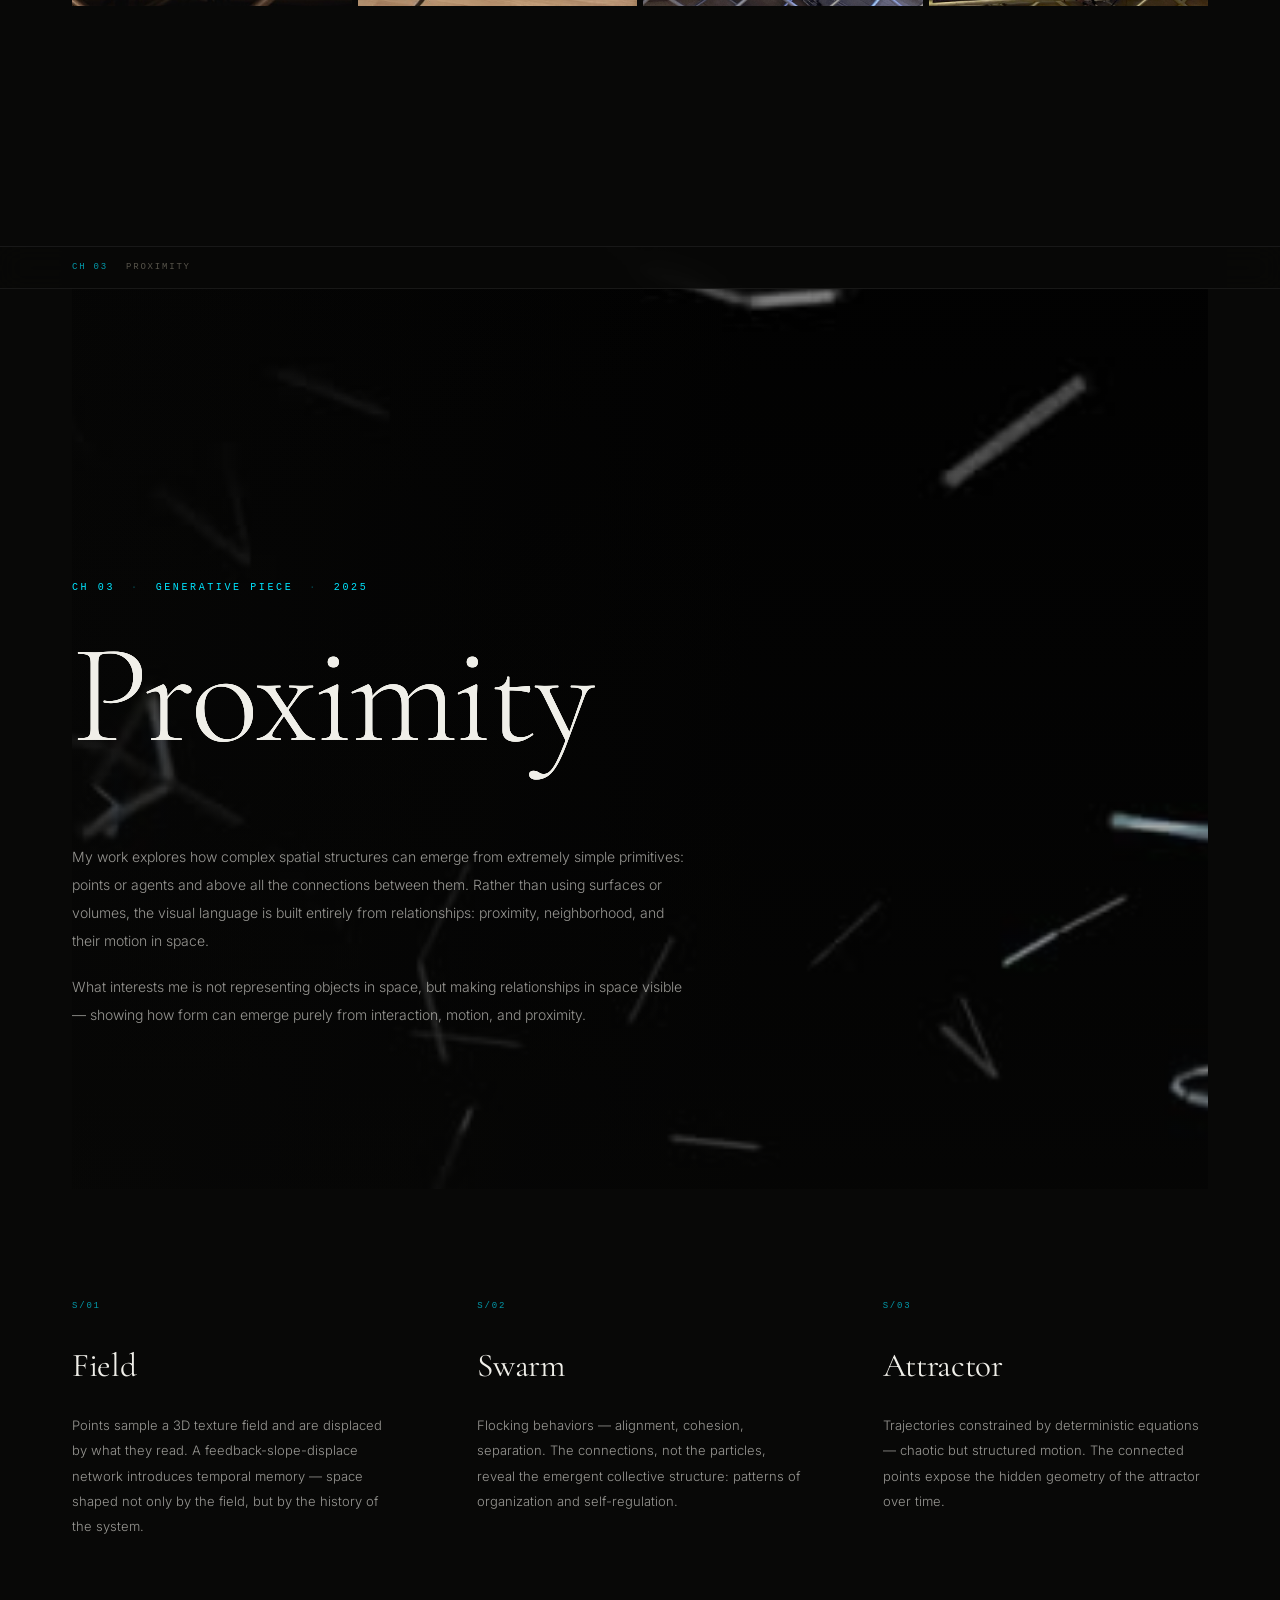
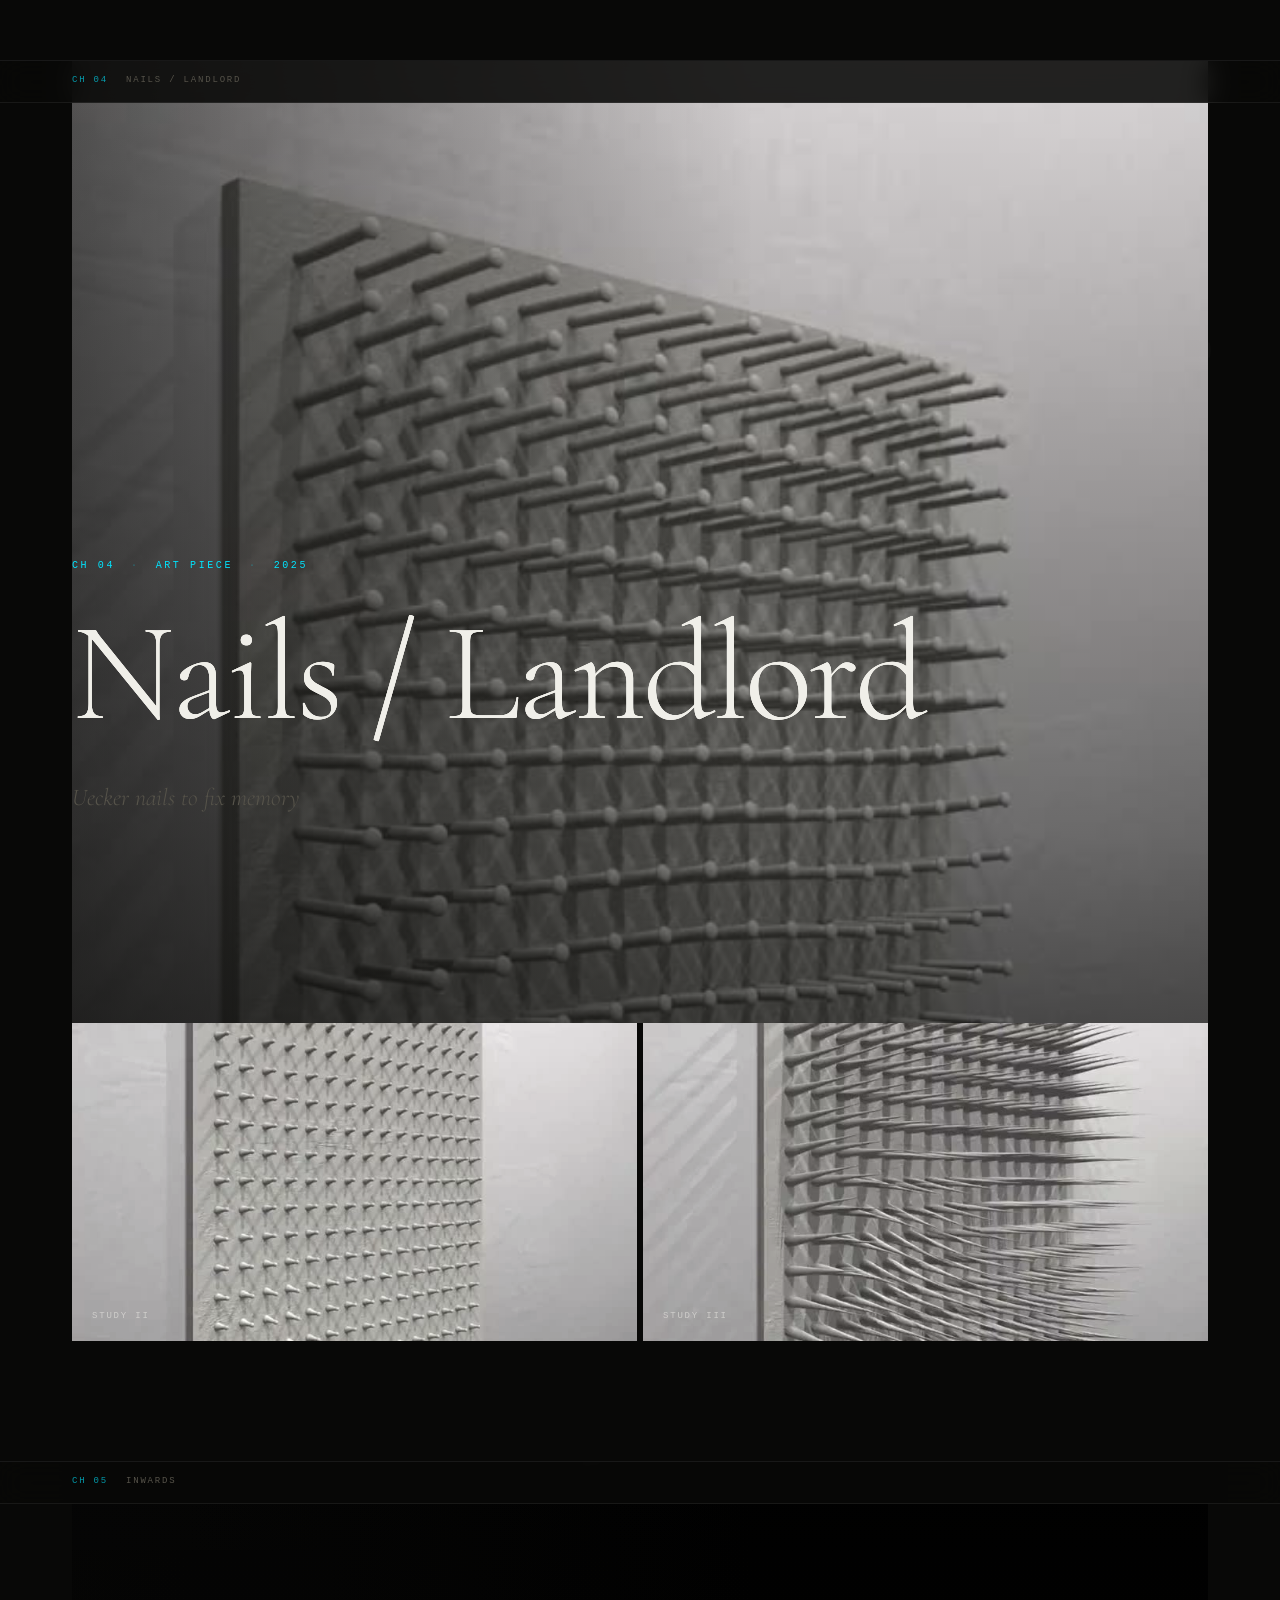
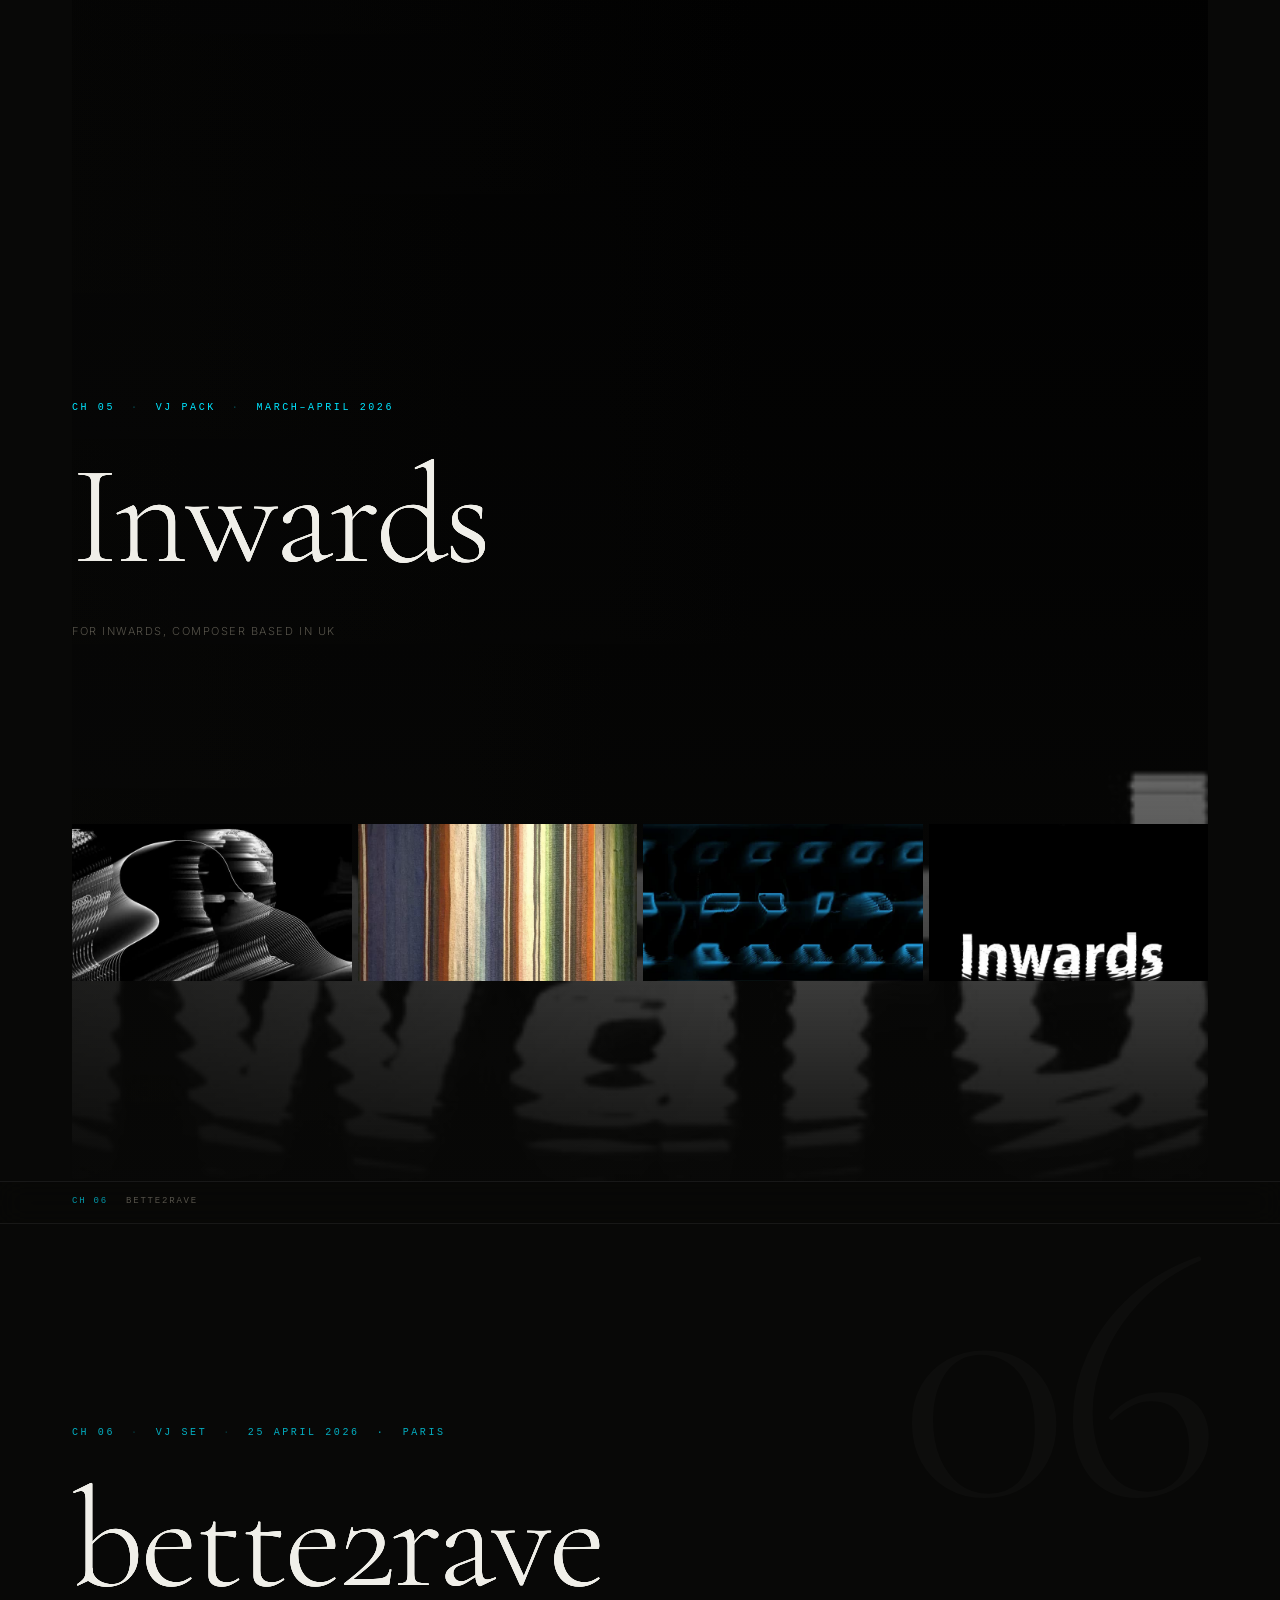
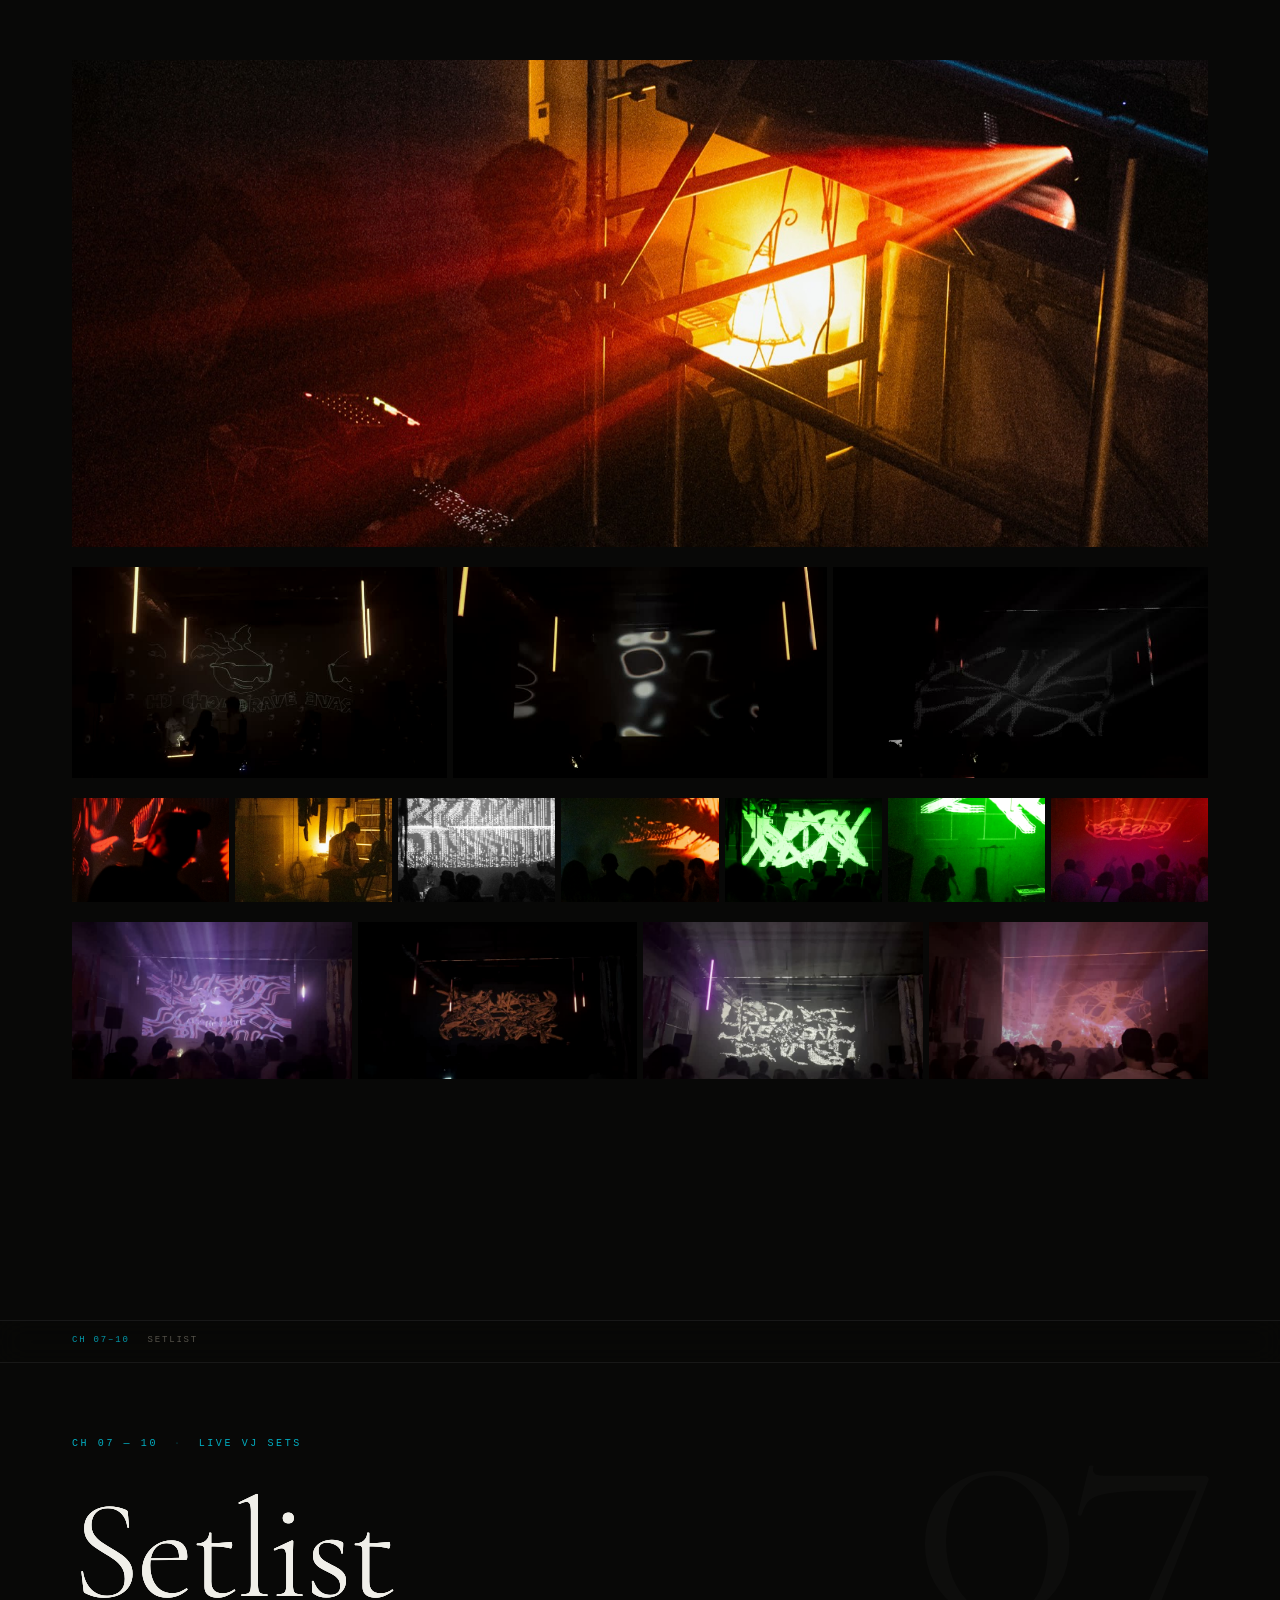
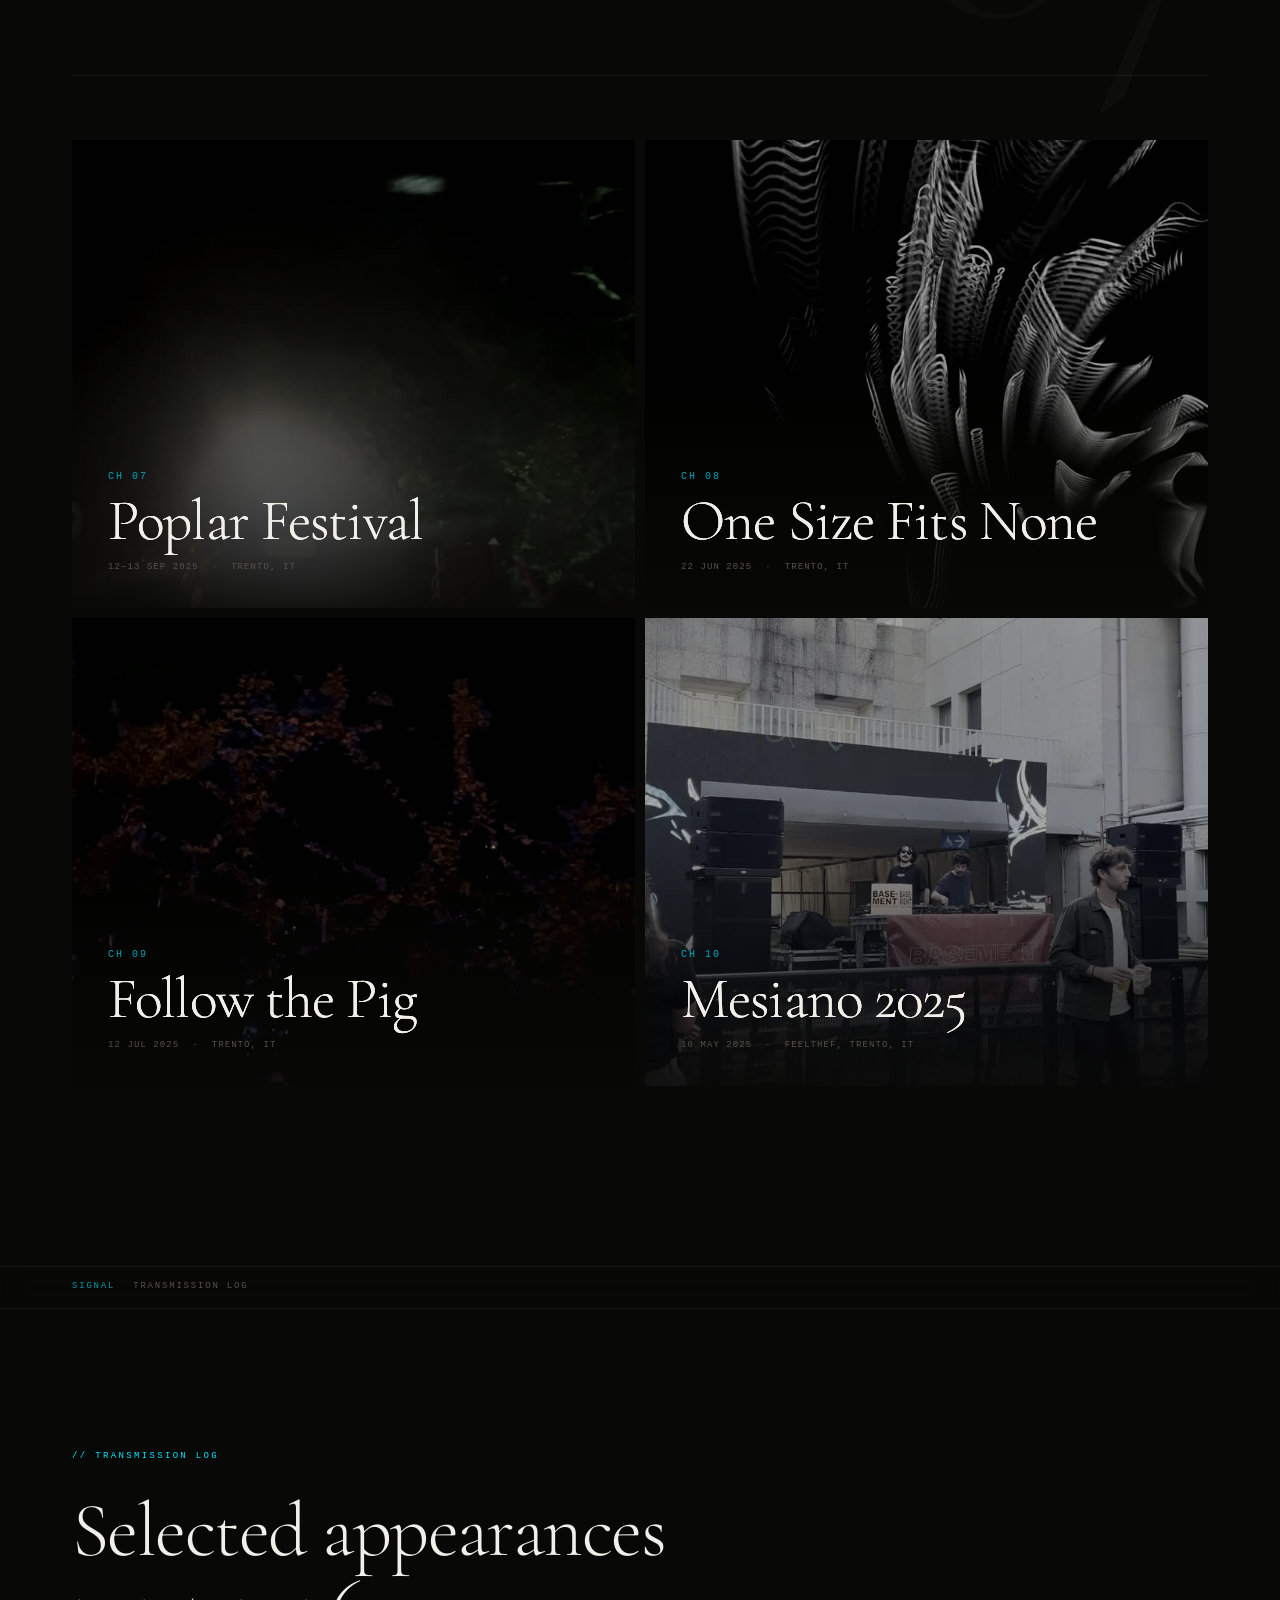
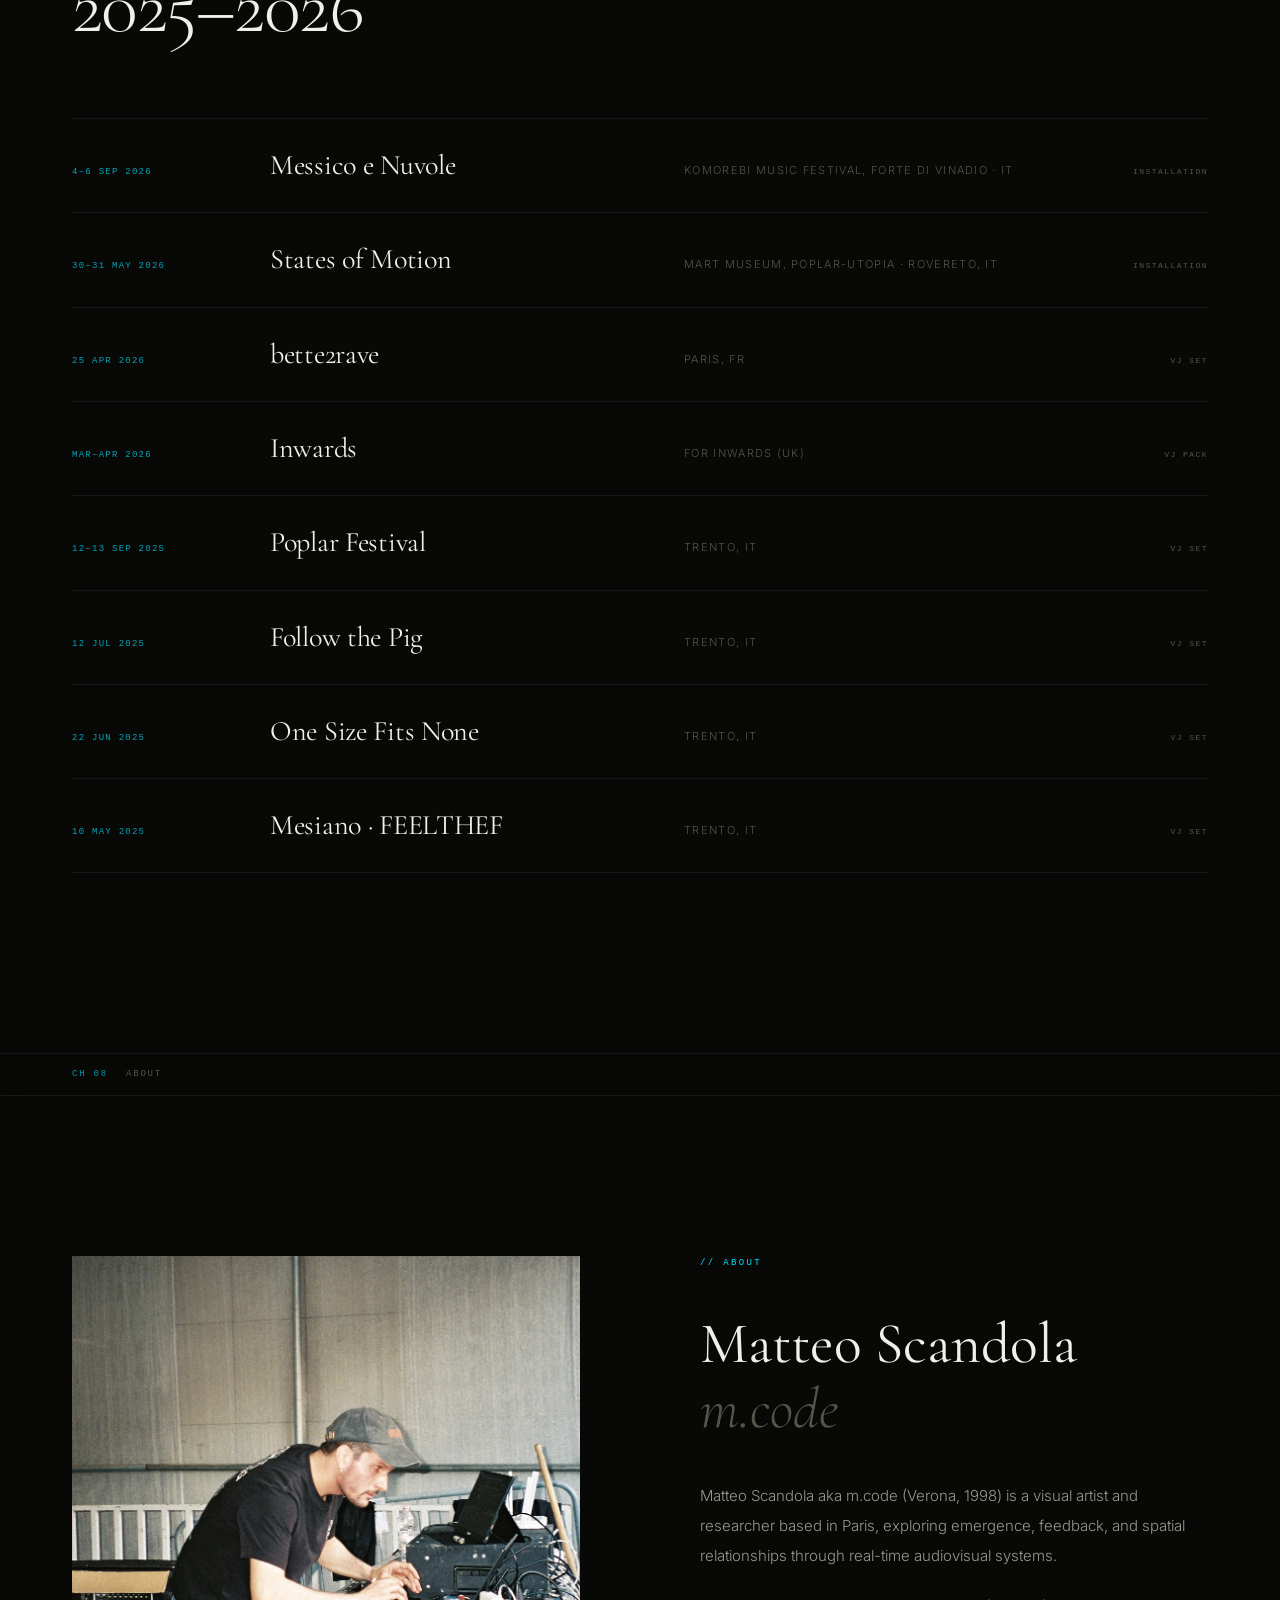
==== commit 0c9708c4: "Move site address to mcode-visuals.github.io Update canonical, Open Graph, structured data, sitemap," ====
--- a/index.html
+++ b/index.html
@@ -11,17 +11,17 @@
   <meta property="og:site_name" content="m.code">
   <meta property="og:locale" content="en_GB">
   <meta property="og:image:alt" content="Messico e Nuvole — suspended mesh clouds lit in blue, Alcova stage, Komorebi 2026">
-  <meta property="og:url" content="https://skandiz.github.io/mcode-portfolio/">
-  <meta property="og:image" content="https://skandiz.github.io/mcode-portfolio/assets/og.jpg">
+  <meta property="og:url" content="https://mcode-visuals.github.io/">
+  <meta property="og:image" content="https://mcode-visuals.github.io/assets/og.jpg">
   <meta property="og:image:width" content="1200">
   <meta property="og:image:height" content="800">
   <meta name="twitter:card" content="summary_large_image">
   <meta name="twitter:title" content="Matteo Scandola — m.code · Visual Artist, VJ &amp; Researcher">
   <meta name="twitter:description" content="Real-time audiovisual installations and live visuals. Verona / Paris.">
-  <meta name="twitter:image" content="https://skandiz.github.io/mcode-portfolio/assets/og.jpg">
+  <meta name="twitter:image" content="https://mcode-visuals.github.io/assets/og.jpg">
   <meta name="author" content="Matteo Scandola">
   <meta name="robots" content="index, follow, max-image-preview:large">
-  <link rel="canonical" href="https://skandiz.github.io/mcode-portfolio/">
+  <link rel="canonical" href="https://mcode-visuals.github.io/">
   <link rel="me" href="https://www.instagram.com/_m.code_/">
   <link rel="icon" href="data:image/svg+xml,<svg xmlns='http://www.w3.org/2000/svg' viewBox='0 0 32 32'><rect width='32' height='32' fill='%23080807'/><text x='16' y='23' font-size='20' text-anchor='middle' fill='%2300e5ff' font-family='Georgia,serif' font-weight='300'>m</text></svg>">
   <script type="application/ld+json">
@@ -30,22 +30,22 @@
   "@graph": [
     {
       "@type": "WebSite",
-      "@id": "https://skandiz.github.io/mcode-portfolio/#website",
-      "url": "https://skandiz.github.io/mcode-portfolio/",
+      "@id": "https://mcode-visuals.github.io/#website",
+      "url": "https://mcode-visuals.github.io/",
       "name": "m.code — Matteo Scandola",
       "inLanguage": "en"
     },
     {
       "@type": "Person",
-      "@id": "https://skandiz.github.io/mcode-portfolio/#person",
+      "@id": "https://mcode-visuals.github.io/#person",
       "name": "Matteo Scandola",
       "alternateName": [
         "m.code",
         "mcode",
         "_m.code_"
       ],
-      "url": "https://skandiz.github.io/mcode-portfolio/",
-      "image": "https://skandiz.github.io/mcode-portfolio/assets/og.jpg",
+      "url": "https://mcode-visuals.github.io/",
+      "image": "https://mcode-visuals.github.io/assets/og.jpg",
       "jobTitle": "Visual artist, researcher and VJ",
       "description": "Visual artist and researcher based in Paris working with real-time audiovisual systems, emergence and feedback. Background in physics; works with TouchDesigner.",
       "birthPlace": "Verona, Italy",
@@ -69,7 +69,7 @@
       "@type": "VisualArtwork",
       "name": "Messico e Nuvole — la faccia triste dell'America",
       "creator": {
-        "@id": "https://skandiz.github.io/mcode-portfolio/#person"
+        "@id": "https://mcode-visuals.github.io/#person"
       },
       "dateCreated": "2026-09-04/2026-09-06",
       "locationCreated": {
@@ -83,7 +83,7 @@
       "@type": "VisualArtwork",
       "name": "States of Motion",
       "creator": {
-        "@id": "https://skandiz.github.io/mcode-portfolio/#person"
+        "@id": "https://mcode-visuals.github.io/#person"
       },
       "dateCreated": "2026-05-30/2026-05-31",
       "locationCreated": {
@@ -107,7 +107,7 @@
       "@type": "VisualArtwork",
       "name": "Proximity",
       "creator": {
-        "@id": "https://skandiz.github.io/mcode-portfolio/#person"
+        "@id": "https://mcode-visuals.github.io/#person"
       },
       "dateCreated": "2025",
       "description": "Generative piece in TouchDesigner where complex spatial structures emerge from points, agents and the connections between them.",
@@ -117,7 +117,7 @@
       "@type": "VisualArtwork",
       "name": "Nails / Landlord",
       "creator": {
-        "@id": "https://skandiz.github.io/mcode-portfolio/#person"
+        "@id": "https://mcode-visuals.github.io/#person"
       },
       "dateCreated": "2025",
       "description": "Art piece: Uecker nails to fix memory.",
@@ -127,7 +127,7 @@
       "@type": "CreativeWork",
       "name": "Inwards",
       "creator": {
-        "@id": "https://skandiz.github.io/mcode-portfolio/#person"
+        "@id": "https://mcode-visuals.github.io/#person"
       },
       "dateCreated": "2026-03/2026-04",
       "description": "VJ pack of real-time visuals made for the composer Inwards (UK)."
@@ -136,7 +136,7 @@
       "@type": "CreativeWork",
       "name": "bette2rave",
       "creator": {
-        "@id": "https://skandiz.github.io/mcode-portfolio/#person"
+        "@id": "https://mcode-visuals.github.io/#person"
       },
       "dateCreated": "2026-04-25",
       "locationCreated": {
@@ -149,7 +149,7 @@
       "@type": "CreativeWork",
       "name": "Poplar Festival",
       "creator": {
-        "@id": "https://skandiz.github.io/mcode-portfolio/#person"
+        "@id": "https://mcode-visuals.github.io/#person"
       },
       "dateCreated": "2025-09-12/2025-09-13",
       "locationCreated": {
@@ -162,7 +162,7 @@
       "@type": "CreativeWork",
       "name": "One Size Fits None",
       "creator": {
-        "@id": "https://skandiz.github.io/mcode-portfolio/#person"
+        "@id": "https://mcode-visuals.github.io/#person"
       },
       "dateCreated": "2025-06-22",
       "locationCreated": {
@@ -175,7 +175,7 @@
       "@type": "CreativeWork",
       "name": "Follow the Pig",
       "creator": {
-        "@id": "https://skandiz.github.io/mcode-portfolio/#person"
+        "@id": "https://mcode-visuals.github.io/#person"
       },
       "dateCreated": "2025-07-12",
       "locationCreated": {
@@ -188,7 +188,7 @@
       "@type": "CreativeWork",
       "name": "Mesiano 2025",
       "creator": {
-        "@id": "https://skandiz.github.io/mcode-portfolio/#person"
+        "@id": "https://mcode-visuals.github.io/#person"
       },
       "dateCreated": "2025-05-10",
       "locationCreated": {
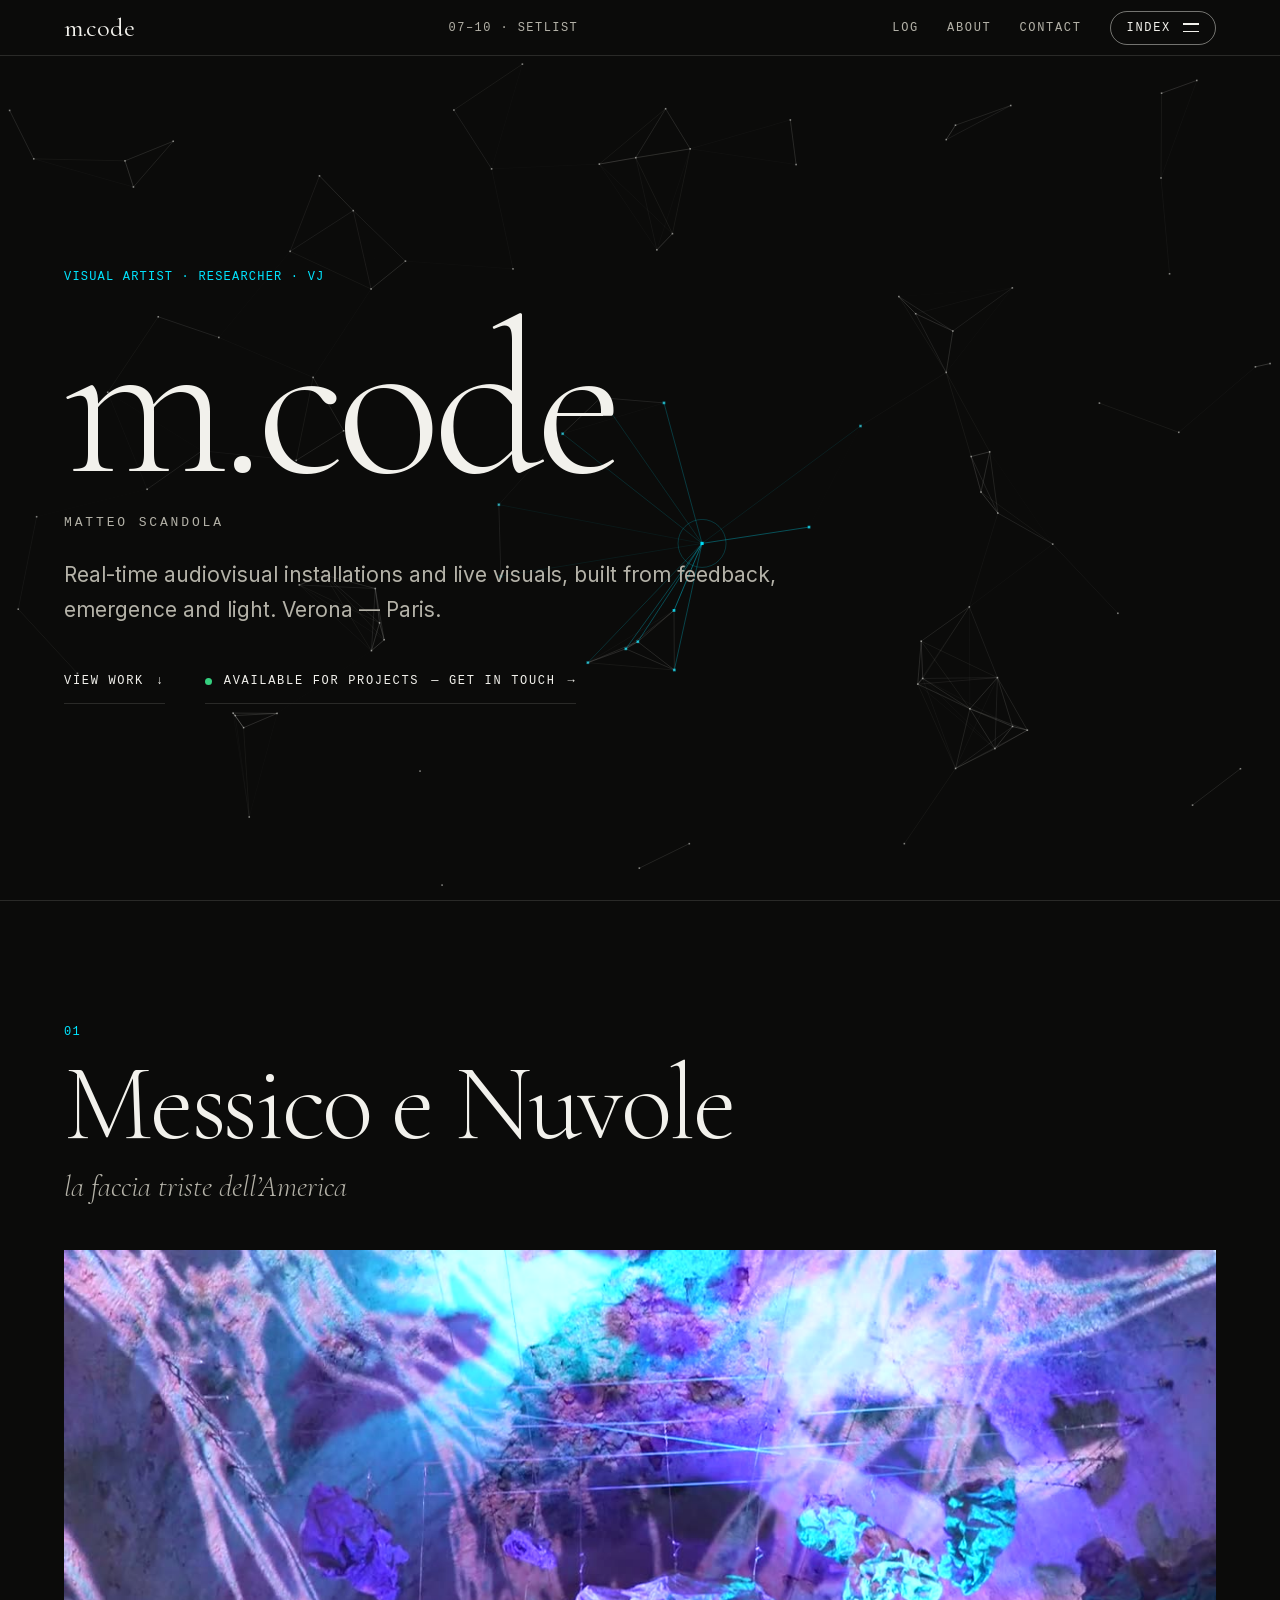
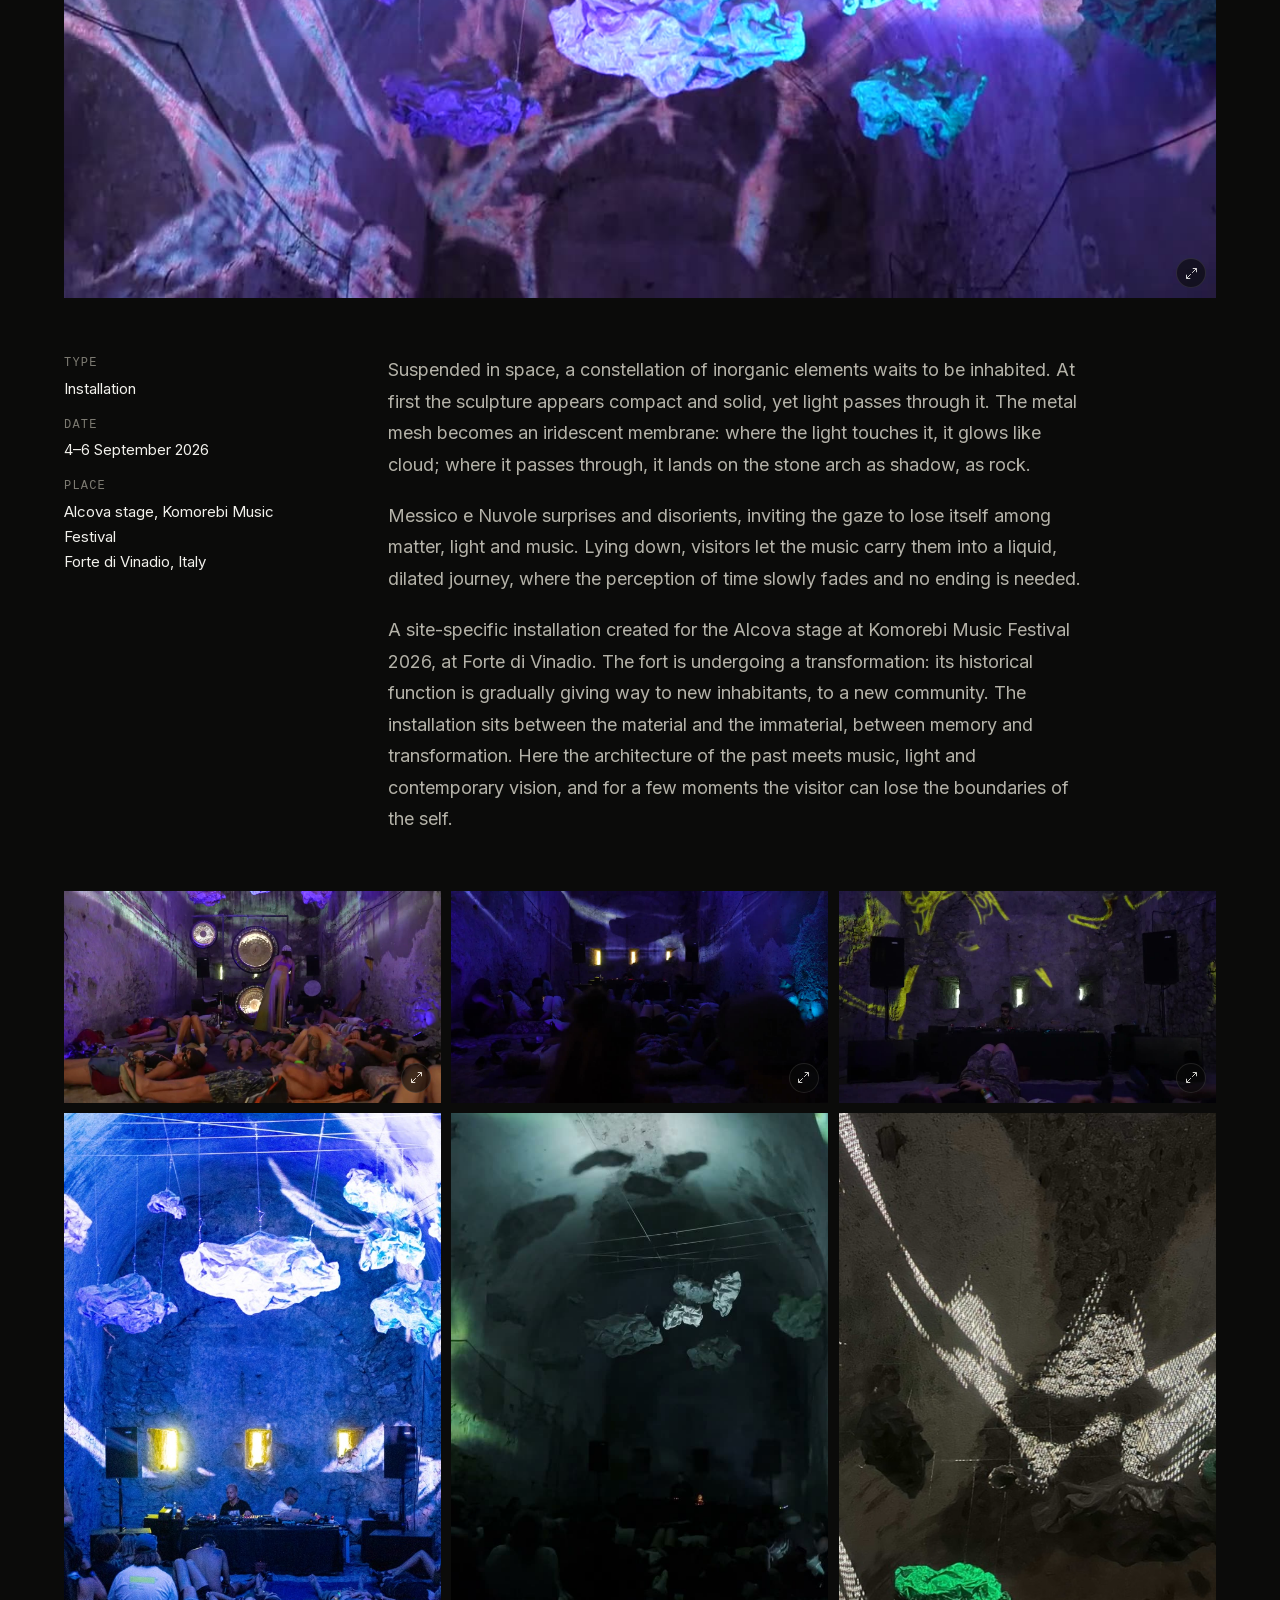
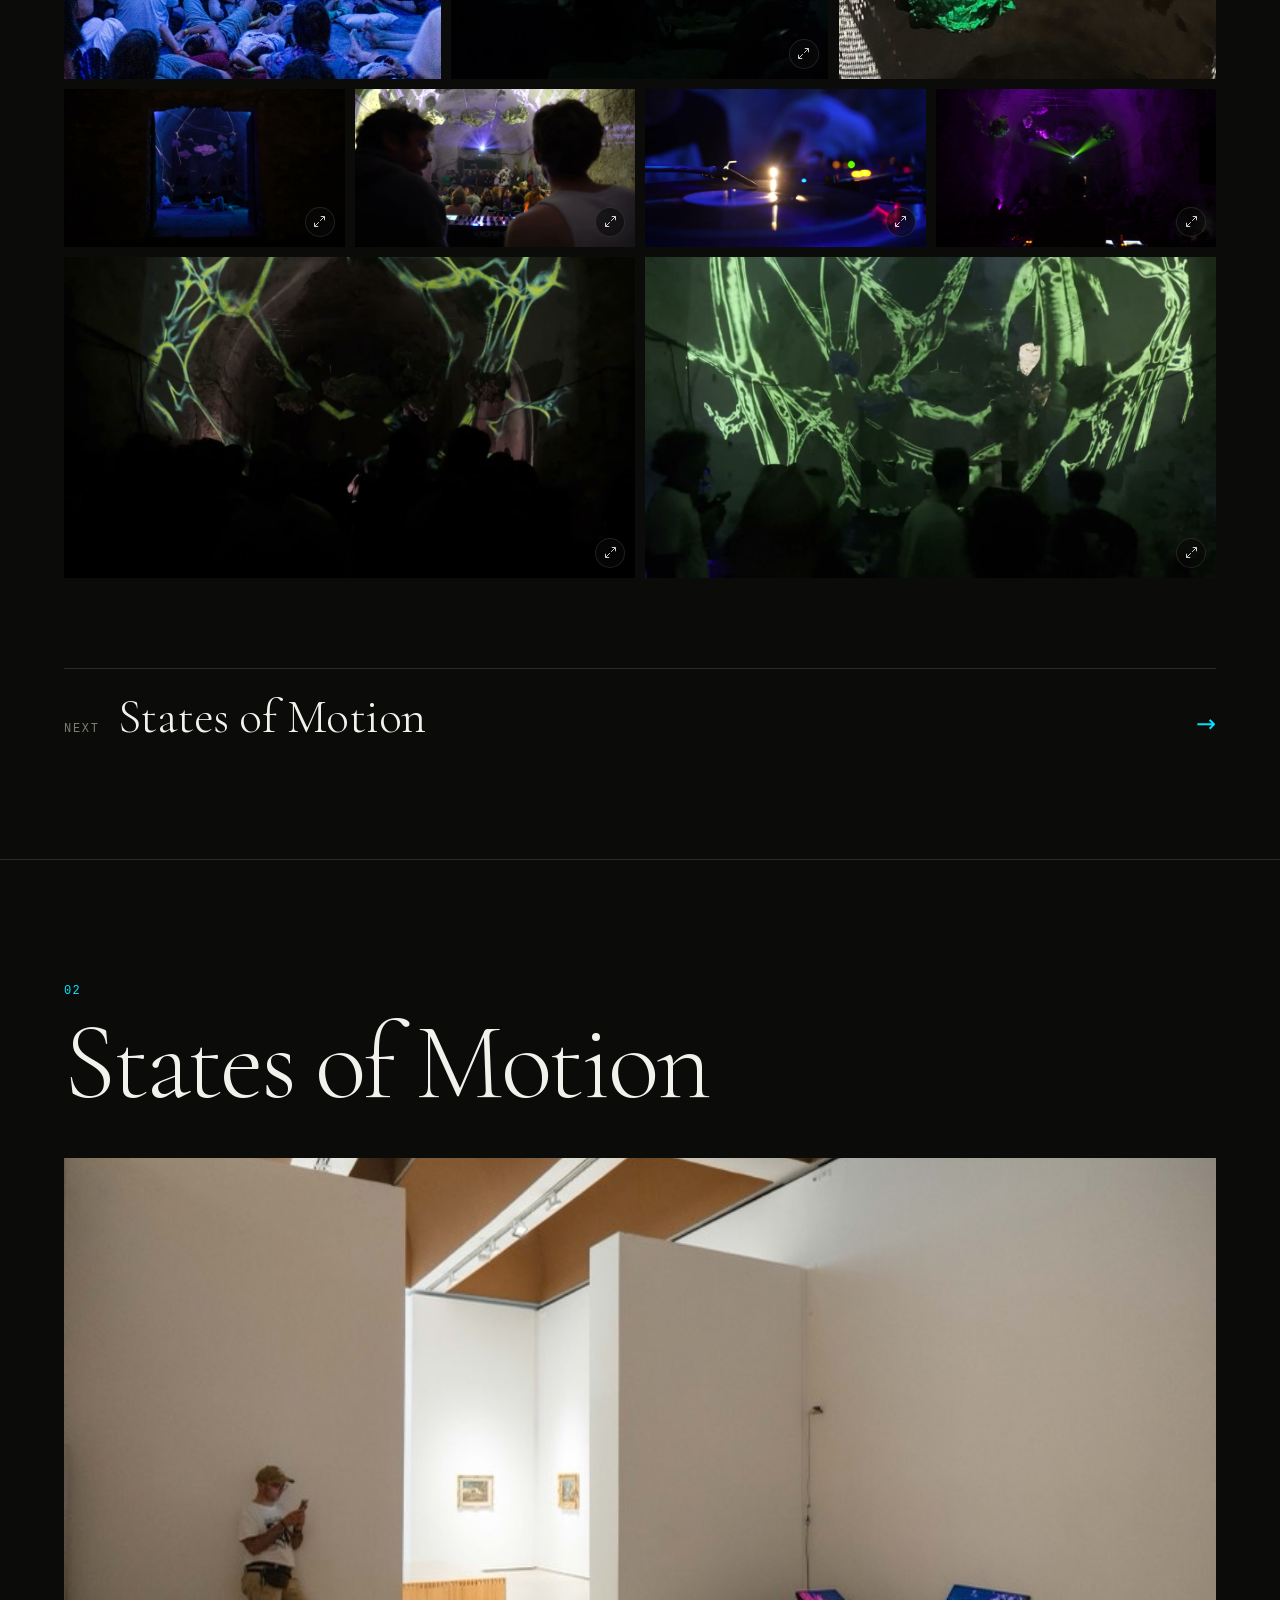
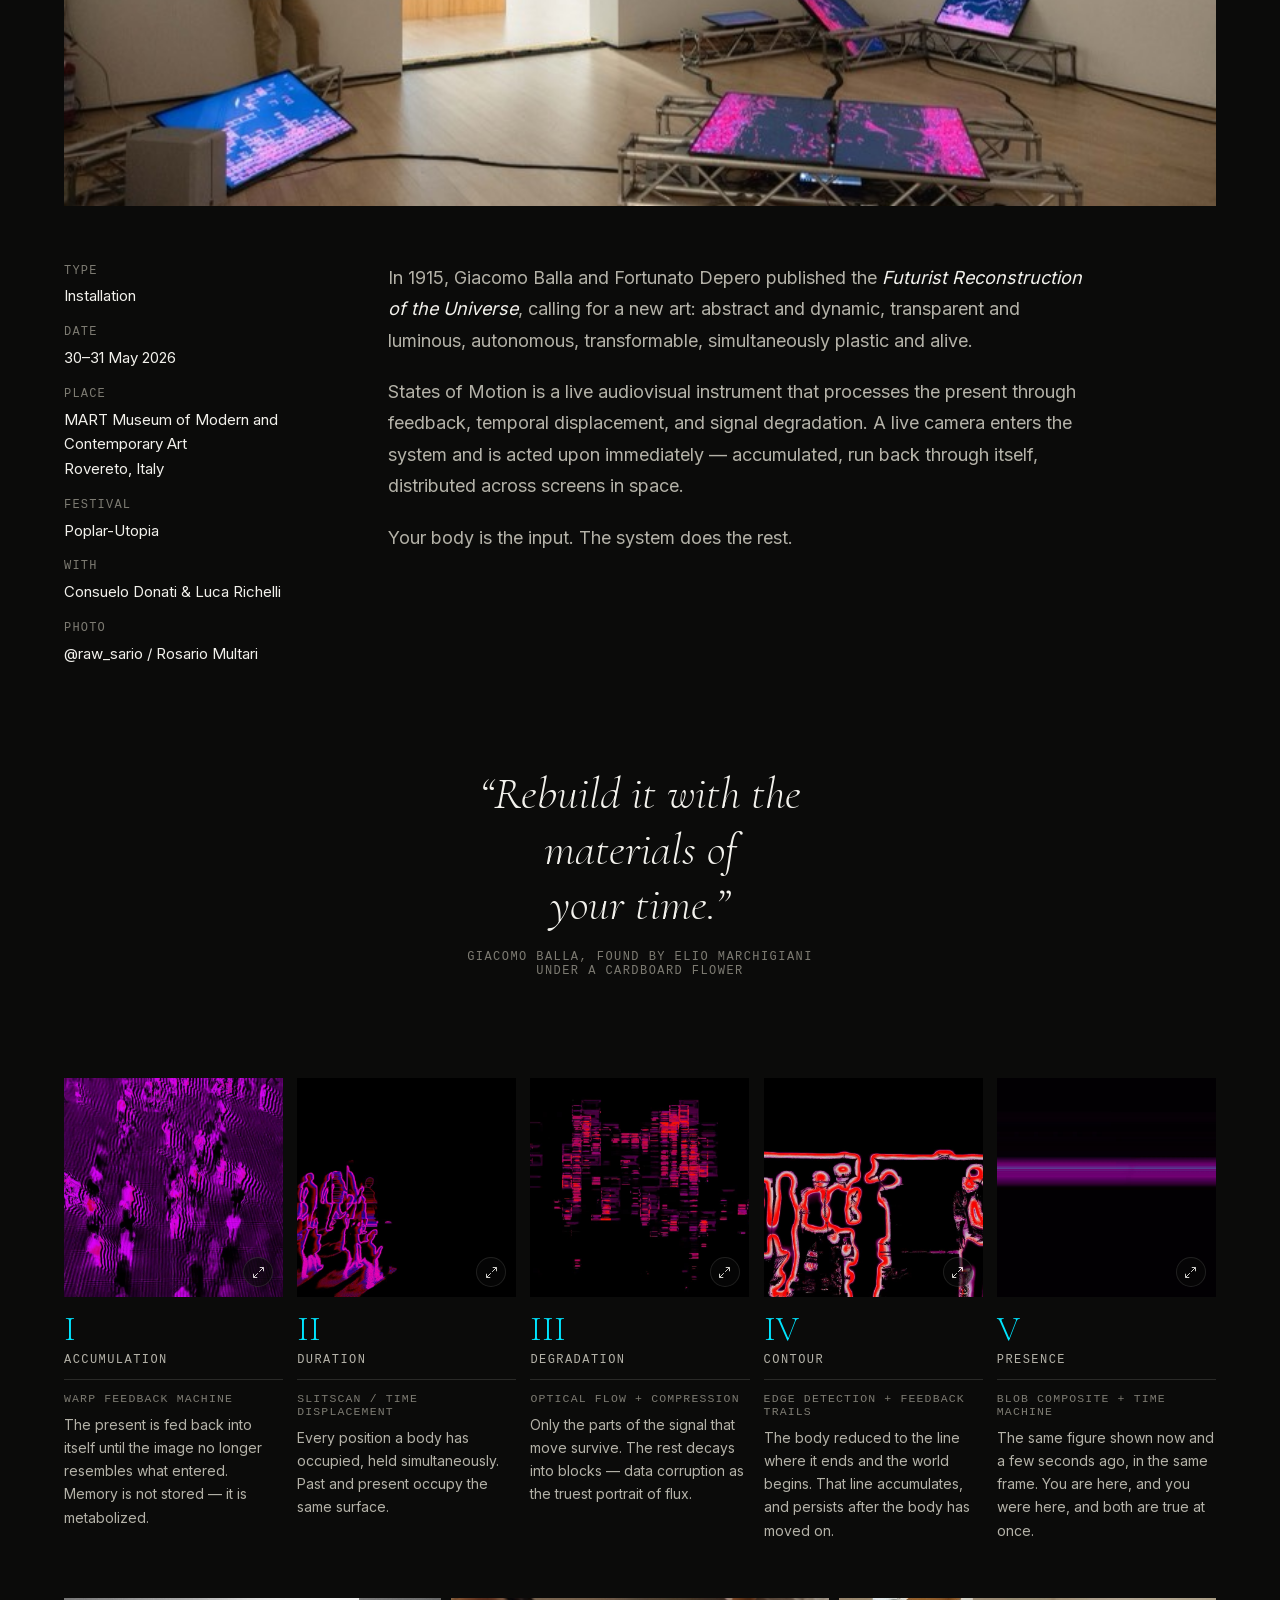
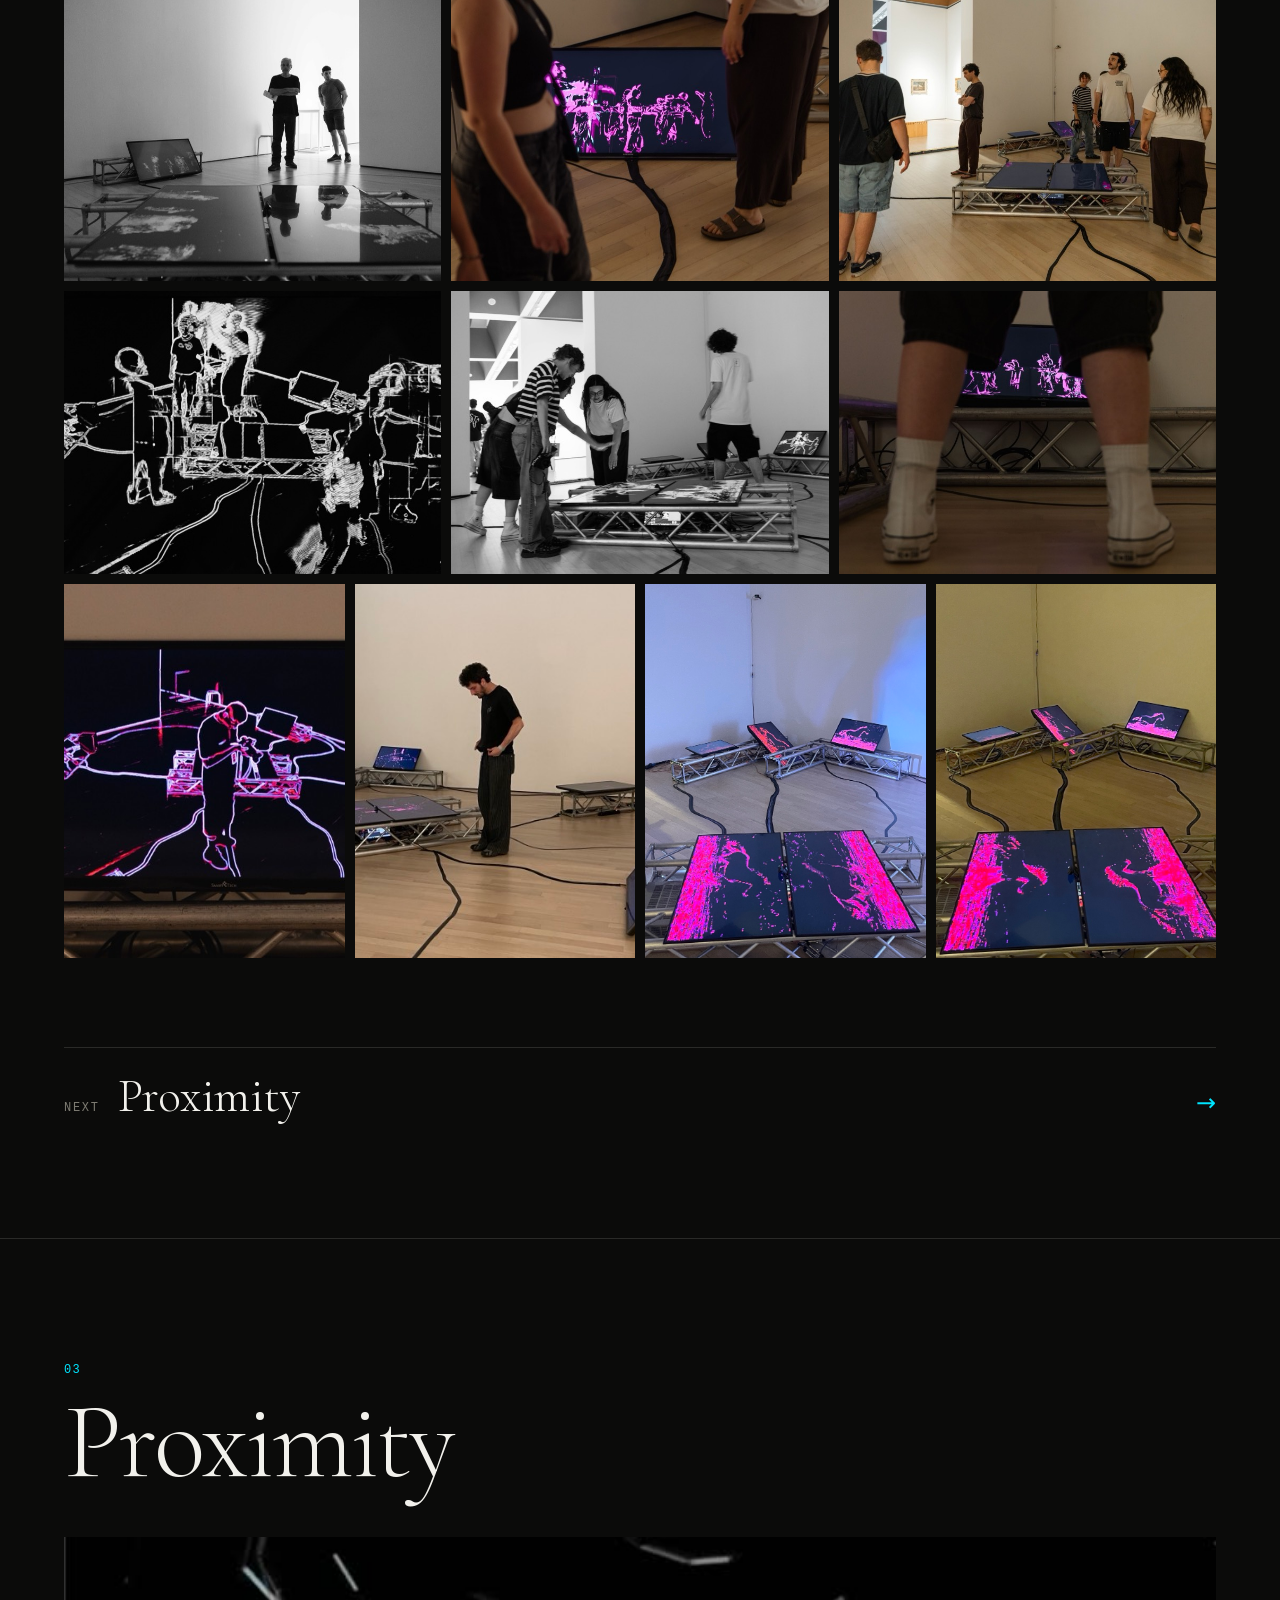
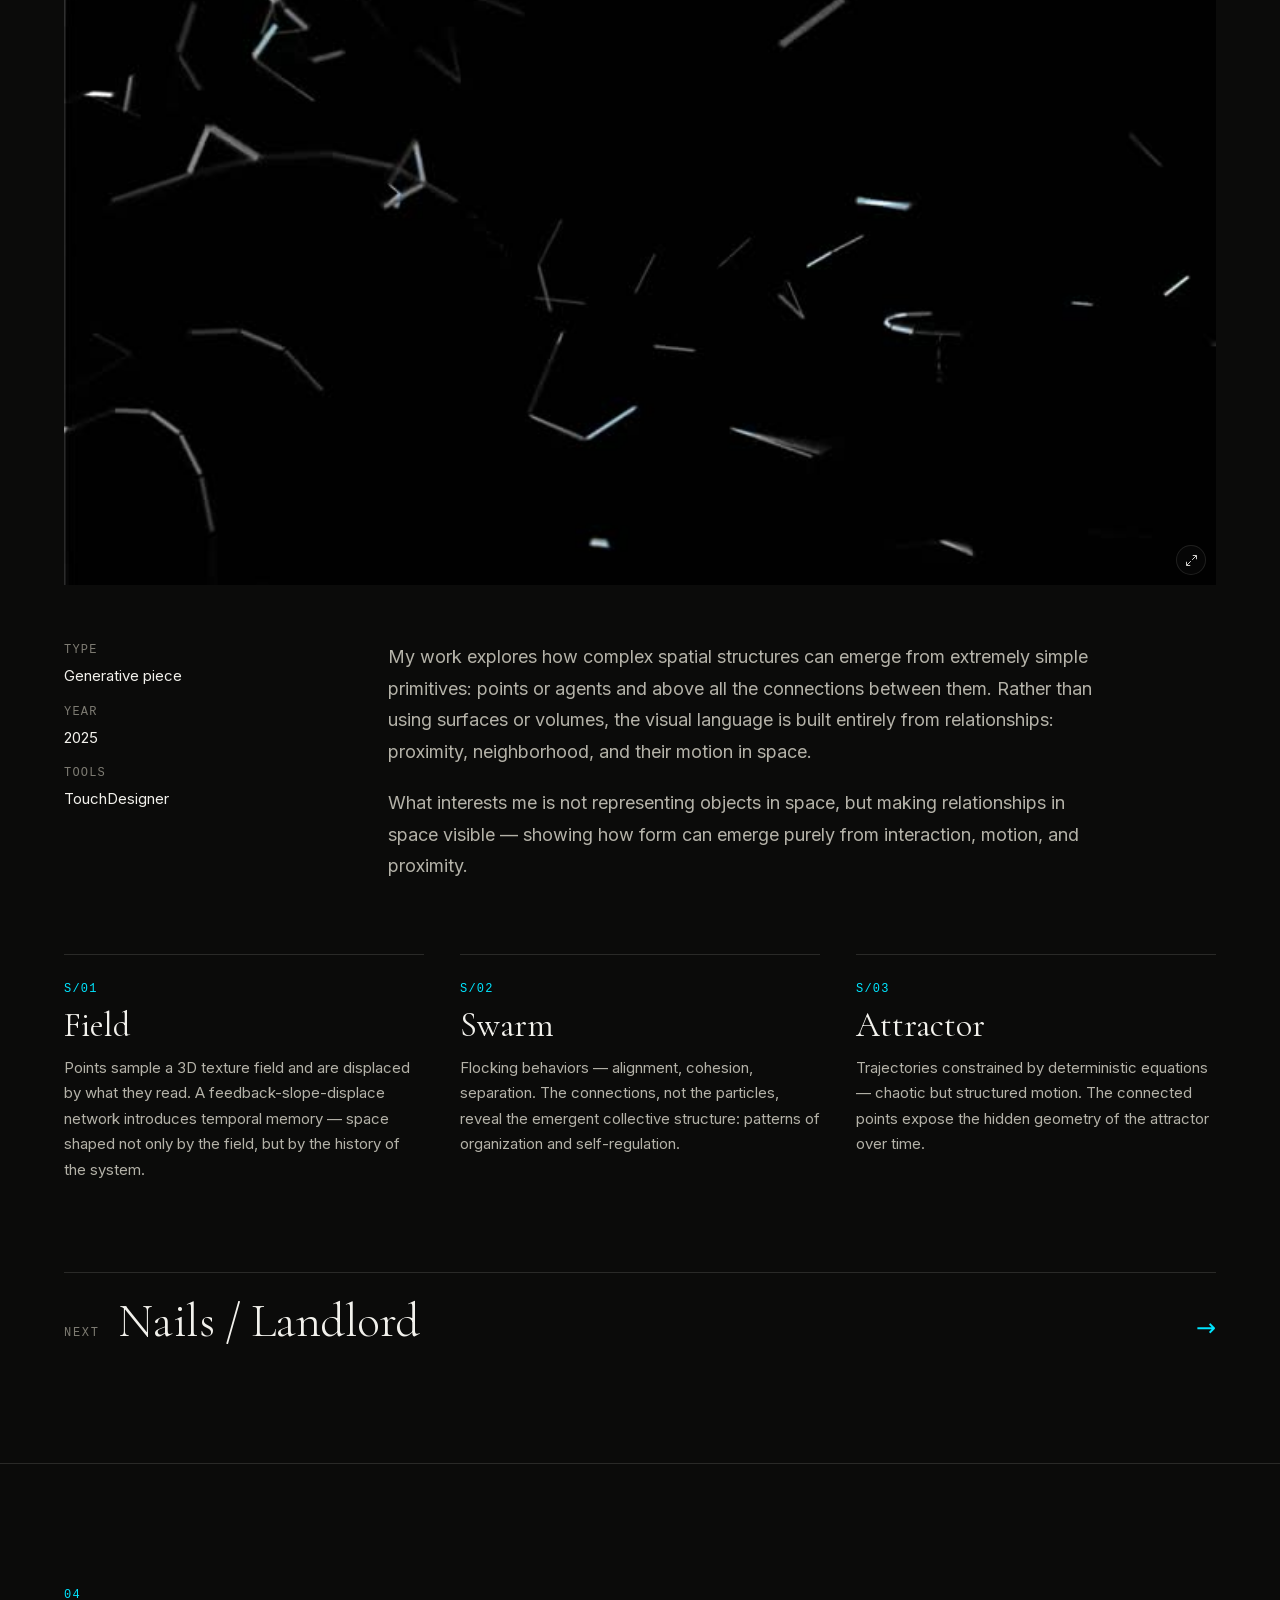
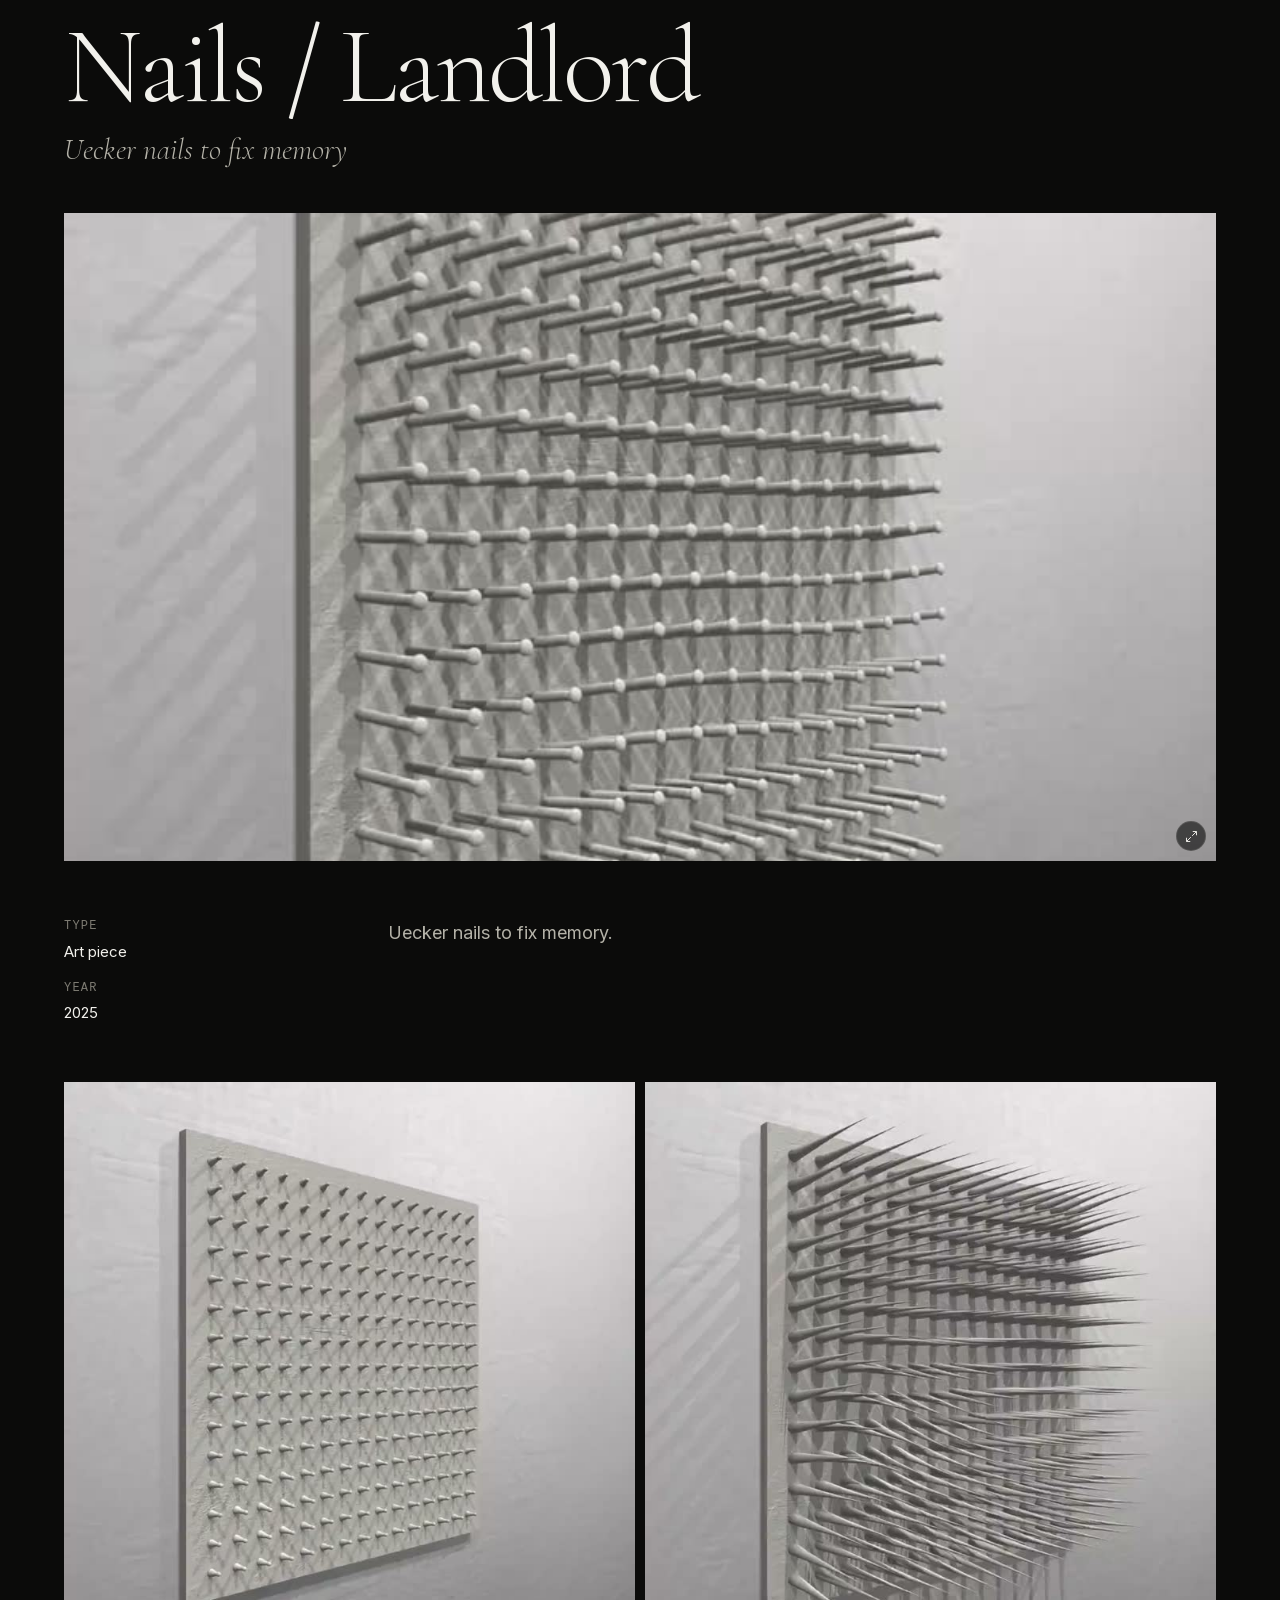
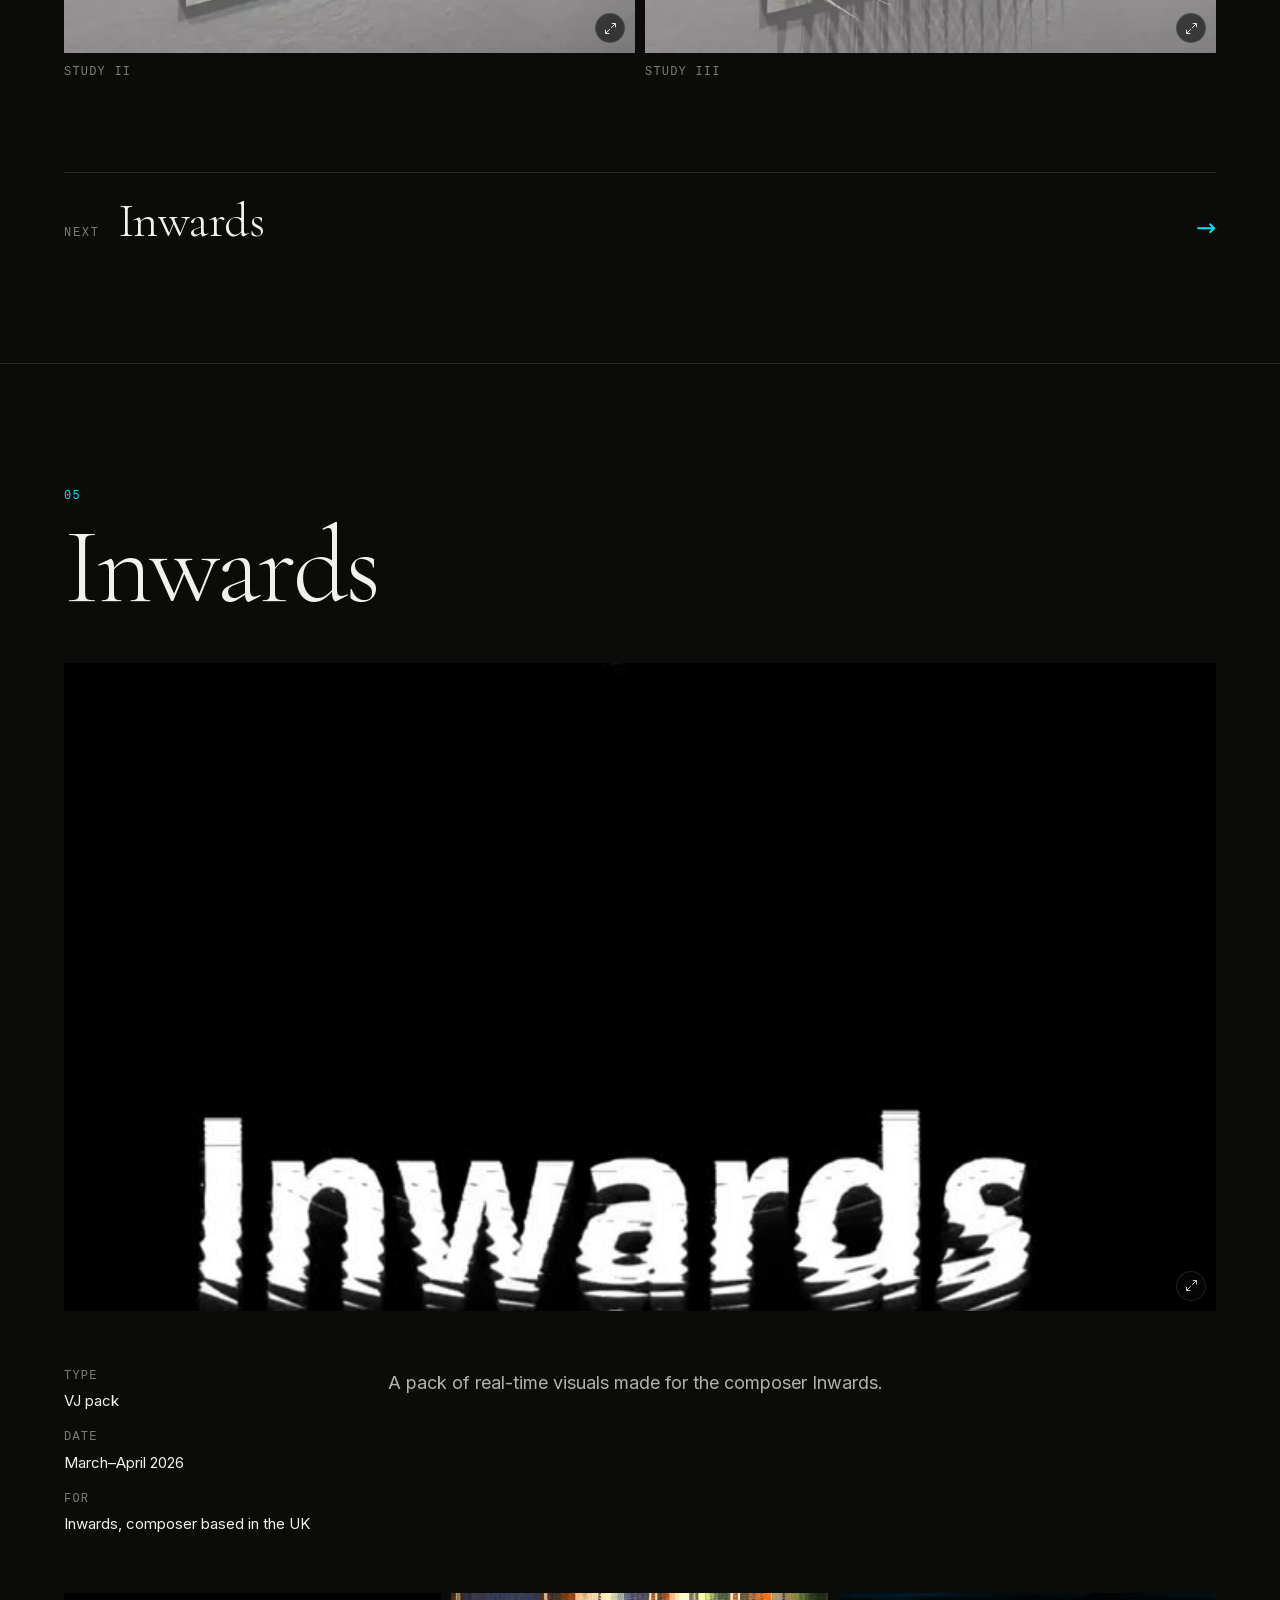
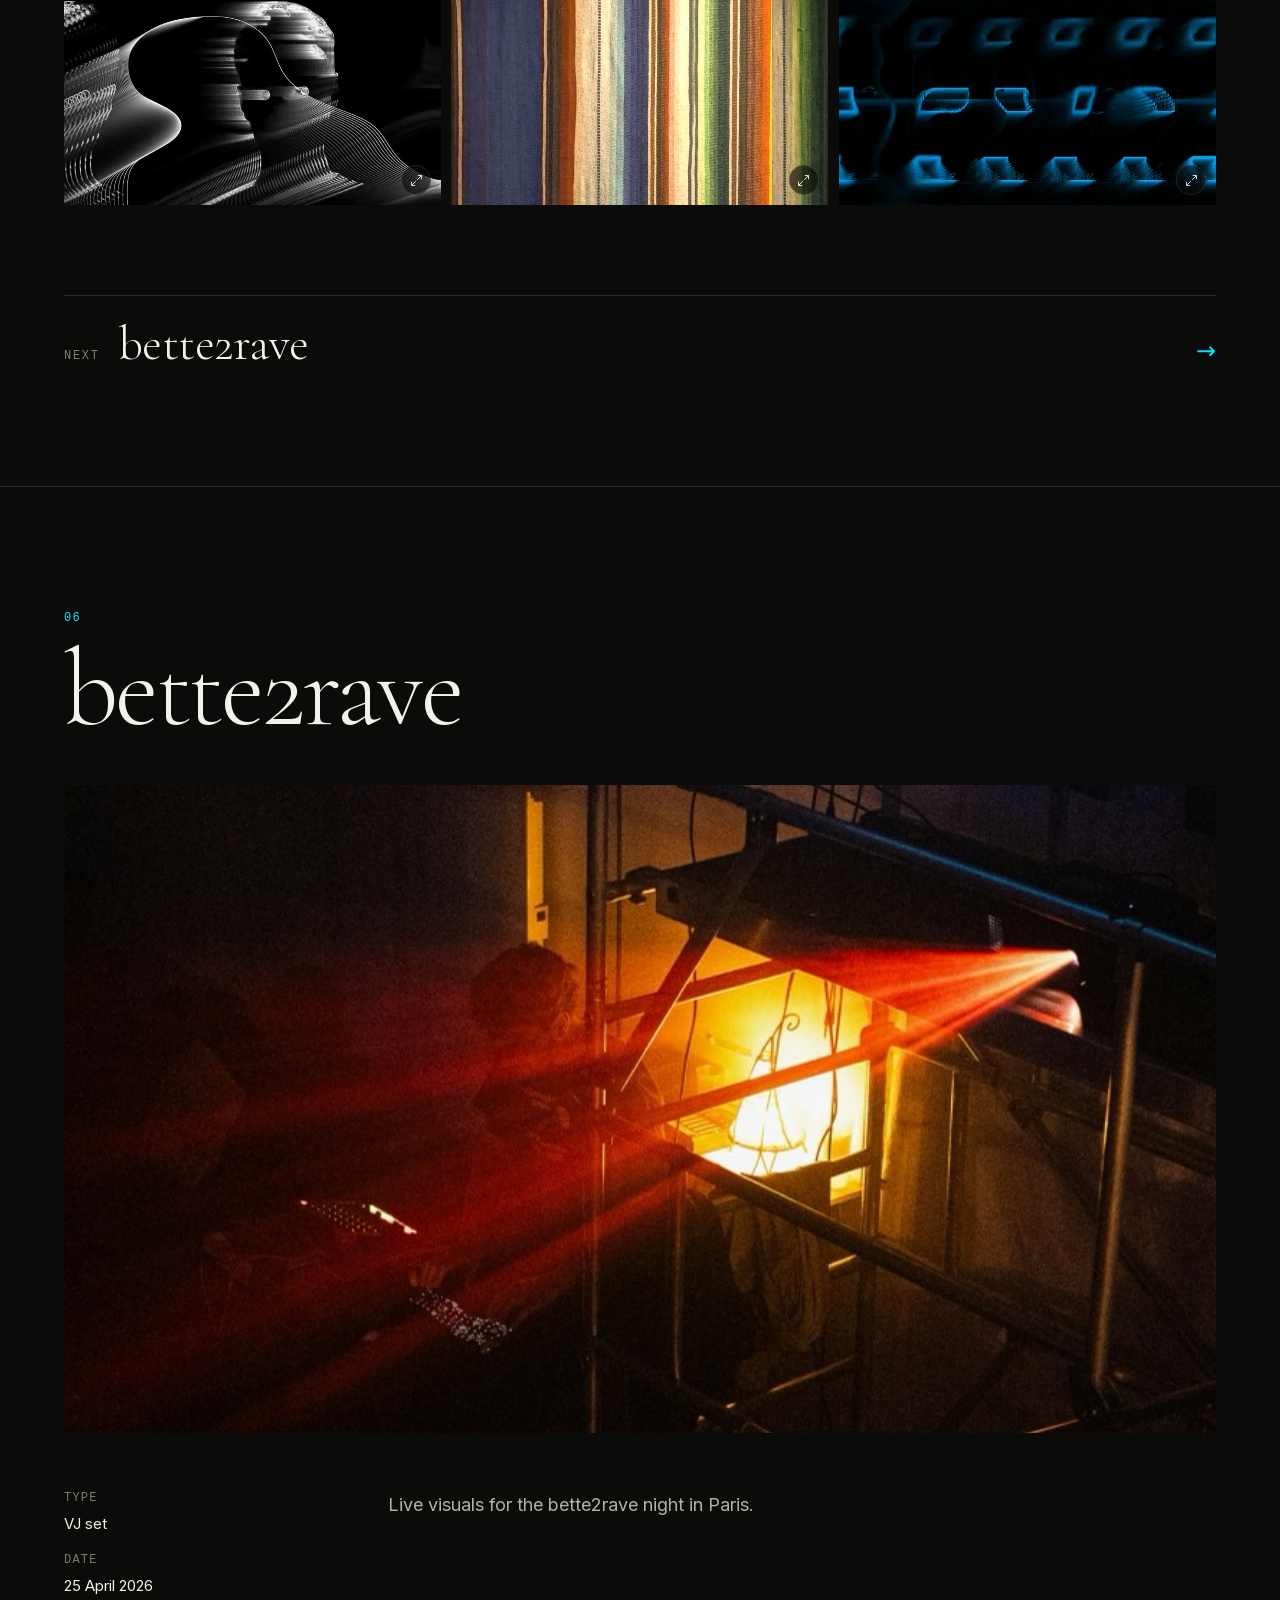
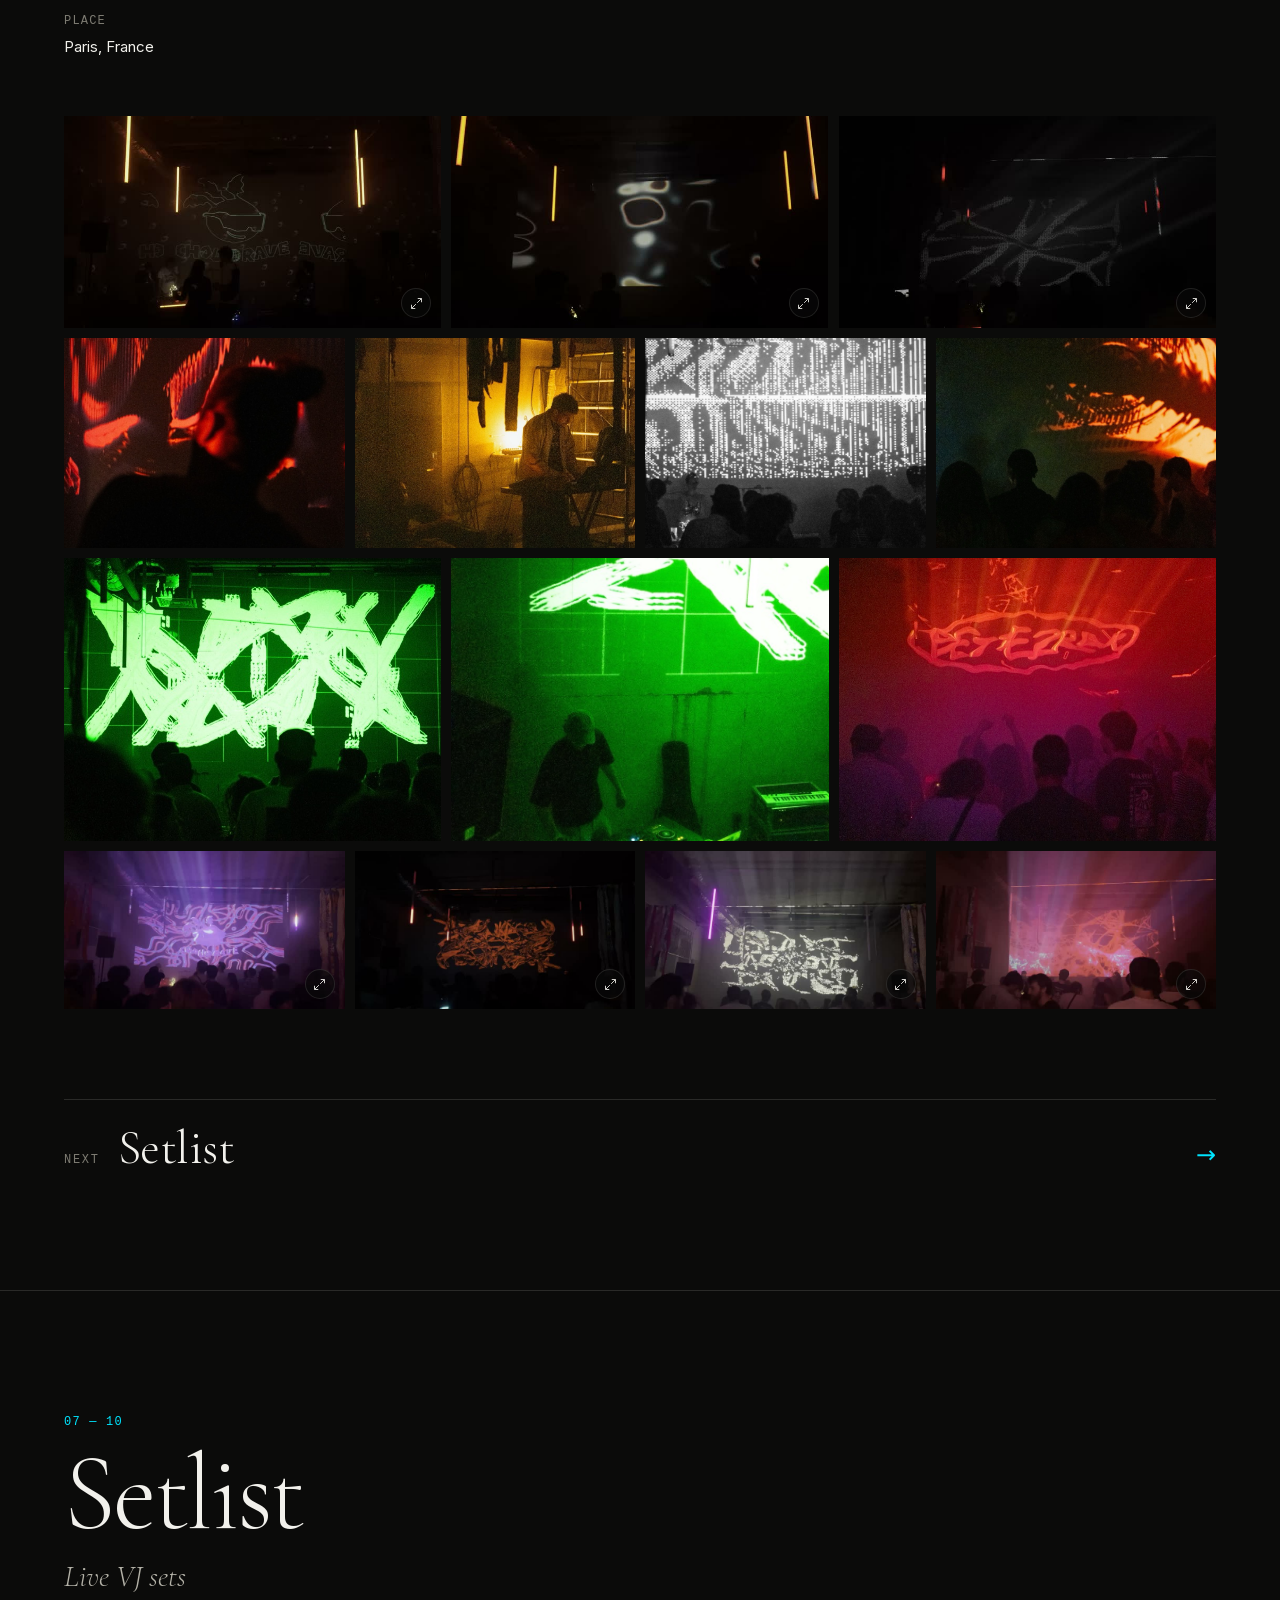
==== commit a2552bfe: "Redesign: solid layout, phone-friendly media, hero animations, PDF - New layout (site.css/site.js): " ====
--- a/index.html
+++ b/index.html
@@ -4,7 +4,7 @@
   <meta charset="UTF-8">
   <meta name="viewport" content="width=device-width, initial-scale=1.0">
   <meta name="description" content="Portfolio of Matteo Scandola (m.code), visual artist, researcher and VJ based in Paris. Real-time audiovisual installations and live visuals made with TouchDesigner: Messico e Nuvole, States of Motion, Proximity.">
-  <meta name="theme-color" content="#080807">
+  <meta name="theme-color" content="#0b0b0a">
   <meta property="og:title" content="Matteo Scandola — m.code · Visual Artist, VJ &amp; Researcher">
   <meta property="og:description" content="Real-time audiovisual installations and live visuals. Verona / Paris. Messico e Nuvole, States of Motion, Proximity.">
   <meta property="og:type" content="website">
@@ -201,726 +201,347 @@
 }
   </script>
   <title>Matteo Scandola — m.code · Visual Artist, VJ &amp; Researcher · Paris</title>
-  <link rel="preconnect" href="https://fonts.googleapis.com">
-  <link rel="preconnect" href="https://fonts.gstatic.com" crossorigin>
-  <link href="https://fonts.googleapis.com/css2?family=Cormorant+Garamond:ital,wght@0,300;0,400;1,300;1,400&family=Inter:wght@300;400&display=swap" rel="stylesheet">
-  <link rel="stylesheet" href="v4.css?v=16">
+  <link rel="preload" href="assets/fonts/cormorant.woff2" as="font" type="font/woff2" crossorigin>
+  <link rel="preload" href="assets/fonts/inter.woff2" as="font" type="font/woff2" crossorigin>
+  <link rel="stylesheet" href="site.css?v=17">
+  <script>document.documentElement.classList.add('js')</script>
 </head>
 <body>
-
-  <!-- Fixed overlays -->
-  <div class="scroll-progress" aria-hidden="true"></div>
-  <div class="interference" aria-hidden="true"><span></span><span></span><span></span></div>
-  <div class="rec-indicator" aria-hidden="true"><div class="rec-dot"></div>LIVE&nbsp;<span id="rec-time"></span></div>
-
-  <nav class="sidenav" aria-label="Project navigation">
-    <div class="sidenav__line"></div>
-    <a href="#mene"    data-id="mene">01</a>
-    <div class="sidenav__line"></div>
-    <a href="#som"     data-id="som">02</a>
-    <div class="sidenav__line"></div>
-    <a href="#prox"    data-id="prox">03</a>
-    <div class="sidenav__line"></div>
-    <a href="#nails"   data-id="nails">04</a>
-    <div class="sidenav__line"></div>
-    <a href="#inwards" data-id="inwards">05</a>
-    <div class="sidenav__line"></div>
-    <a href="#bette"   data-id="bette">06</a>
-    <div class="sidenav__line"></div>
-    <a href="#sets"    data-id="sets">07</a>
-    <div class="sidenav__line"></div>
-    <a href="#log"     data-id="log">TX</a>
-    <div class="sidenav__line"></div>
-    <a href="#about"   data-id="about">08</a>
-    <div class="sidenav__line"></div>
-  </nav>
-
-  <div class="cursor-coords" id="cursor-coords" aria-hidden="true">0000 · 0000</div>
-
-
-  <!-- ════════════════════════════════════
-       INTRO
-  ════════════════════════════════════ -->
-  <section class="intro" id="home">
-    <div class="intro__bg">
-      <video aria-hidden="true" autoplay muted loop playsinline preload="auto" poster="assets/posters/states-of-motion_optical.jpg">
-        <source src="assets/states-of-motion/optical.mp4" type="video/mp4">
-      </video>
-    </div>
-    <canvas class="intro__net" aria-hidden="true"></canvas>
-
-    <div class="intro__center">
-      <p class="intro__badge">// SIGNAL — PORTFOLIO 2025–2026</p>
-      <h1 class="intro__name">
-        <span class="sr-only">Matteo Scandola &mdash; </span>        <span class="glitch-wrap" data-text="m.code">m.code</span>
-      </h1>
-      <p class="intro__real">Matteo Scandola</p>
-      <div class="intro__rule"></div>
-      <p class="intro__discipline">Visual Artist &middot; Researcher &middot; VJ</p>
-      <p class="intro__location">Verona &mdash; Paris</p>
-    </div>
-
-    <div class="intro__index v4-fade">
-      <a class="intro__index-item" href="#mene">
-        <span class="intro__index-num">01</span>
-        <span class="intro__index-title">Messico e Nuvole</span>
-        <span class="intro__index-type">Installation</span>
-      </a>
-      <a class="intro__index-item" href="#som">
-        <span class="intro__index-num">02</span>
-        <span class="intro__index-title">States of Motion</span>
-        <span class="intro__index-type">Installation</span>
-      </a>
-      <a class="intro__index-item" href="#prox">
-        <span class="intro__index-num">03</span>
-        <span class="intro__index-title">Proximity</span>
-        <span class="intro__index-type">Generative</span>
-      </a>
-      <a class="intro__index-item" href="#nails">
-        <span class="intro__index-num">04</span>
-        <span class="intro__index-title">Nails / Landlord</span>
-        <span class="intro__index-type">Art Piece</span>
-      </a>
-      <a class="intro__index-item" href="#inwards">
-        <span class="intro__index-num">05</span>
-        <span class="intro__index-title">Inwards</span>
-        <span class="intro__index-type">VJ Pack</span>
-      </a>
-      <a class="intro__index-item" href="#bette">
-        <span class="intro__index-num">06</span>
-        <span class="intro__index-title">bette2rave</span>
-        <span class="intro__index-type">VJ Set</span>
-      </a>
-      <a class="intro__index-item" href="#sets">
-        <span class="intro__index-num">07–10</span>
-        <span class="intro__index-title">Live Sets</span>
-        <span class="intro__index-type">VJ</span>
-      </a>
-    </div>
-  </section>
-
-
-  <!-- ════════════════════════════════════
-       01 — MESSICO E NUVOLE
-  ════════════════════════════════════ -->
-  <section class="section room" id="mene">
-    <div class="section__flag">
-      <span class="section__flag-ch">CH 01</span>
-      <span class="section__flag-title">Messico e Nuvole</span>
-    </div>
-    <span class="section__ghost" aria-hidden="true">01</span>
-    <div class="room__bg">
-      <video aria-hidden="true" muted loop playsinline preload="none" data-lazy poster="assets/komorebi/clouds.jpg">
-        <source src="assets/komorebi/clouds.mp4" type="video/mp4">
-      </video>
-    </div>
-    <div class="room__content">
-      <div class="room__meta v4-fade">
-        <span>CH 01</span><span class="room__meta-sep">·</span>
-        <span>Installation</span><span class="room__meta-sep">·</span>
-        <span>4–6 September 2026</span>
+<a class="skip" href="#mene">Skip to work</a>
+
+<header class="bar">
+  <div class="wrap bar__in">
+    <a class="bar__brand" href="#home" aria-label="m.code, back to top">m.code</a>
+    <span class="bar__now" id="now" aria-live="polite"></span>
+    <div class="bar__right">
+      <nav class="bar__nav" aria-label="Sections"><a href="#log">Log</a><a href="#about">About</a><a href="#contact">Contact</a></nav>
+      <button class="bar__menu" type="button" aria-expanded="false" aria-controls="panel"><span class="bar__label">Index</span><span class="bar__icon" aria-hidden="true"></span></button>
+    </div>
+  </div>
+</header>
+<div class="panel" id="panel" hidden>
+  <div class="wrap panel__in">
+    <nav aria-label="All projects">
+      <ol class="index"><li><a href="#mene" data-img="assets/komorebi/clouds.jpg"><span class="num">01</span><span class="index__title">Messico e Nuvole</span><span class="index__type">Installation</span><span class="index__year">2026</span></a></li><li><a href="#som" data-img="assets/states-of-motion/hero-sm.jpg"><span class="num">02</span><span class="index__title">States of Motion</span><span class="index__type">Installation</span><span class="index__year">2026</span></a></li><li><a href="#prox" data-img="assets/posters/proximity_hero.jpg"><span class="num">03</span><span class="index__title">Proximity</span><span class="index__type">Generative</span><span class="index__year">2025</span></a></li><li><a href="#nails" data-img="assets/posters/nails_v1.jpg"><span class="num">04</span><span class="index__title">Nails / Landlord</span><span class="index__type">Art piece</span><span class="index__year">2025</span></a></li><li><a href="#inwards" data-img="assets/posters/inwards_logo.jpg"><span class="num">05</span><span class="index__title">Inwards</span><span class="index__type">VJ pack</span><span class="index__year">2026</span></a></li><li><a href="#bette" data-img="assets/bette/photos/DSCF8815-sm.jpg"><span class="num">06</span><span class="index__title">bette2rave</span><span class="index__type">VJ set</span><span class="index__year">2026</span></a></li><li><a href="#poplar" data-img="assets/posters/poplar_hero.jpg"><span class="num">07</span><span class="index__title">Poplar Festival</span><span class="index__type">VJ set</span><span class="index__year">2025</span></a></li><li><a href="#osfn" data-img="assets/posters/osfn_liquid_glass.jpg"><span class="num">08</span><span class="index__title">One Size Fits None</span><span class="index__type">VJ set</span><span class="index__year">2025</span></a></li><li><a href="#pig" data-img="assets/posters/pig_clip1.jpg"><span class="num">09</span><span class="index__title">Follow the Pig</span><span class="index__type">VJ set</span><span class="index__year">2025</span></a></li><li><a href="#mesiano" data-img="assets/posters/mesiano_clip1.jpg"><span class="num">10</span><span class="index__title">Mesiano 2025</span><span class="index__type">VJ set</span><span class="index__year">2025</span></a></li></ol>
+      <ul class="index index--more"><li><a href="#log"><span class="num">&mdash;</span><span class="index__title">Appearances</span><span class="index__type"></span><span class="index__year"></span></a></li><li><a href="#about"><span class="num">&mdash;</span><span class="index__title">About</span><span class="index__type"></span><span class="index__year"></span></a></li><li><a href="#contact"><span class="num">&mdash;</span><span class="index__title">Contact</span><span class="index__type"></span><span class="index__year"></span></a></li><li><a href="mcode-portfolio.pdf" download="Matteo-Scandola_m.code_Portfolio.pdf"><span class="num">&darr;</span><span class="index__title">Download portfolio</span><span class="index__type">PDF &middot; 2.5 MB</span><span class="index__year"></span></a></li></ul>
+    </nav>
+    <div class="panel__preview" aria-hidden="true"><img alt="" src=""></div>
+  </div>
+</div>
+
+<main>
+<section class="hero" id="home">
+  <canvas class="hero__net" aria-hidden="true"></canvas>
+  <div class="wrap hero__in">
+    <p class="eyebrow">Visual artist &middot; Researcher &middot; VJ</p>
+    <h1><span class="sr-only">Matteo Scandola &mdash; </span>m.code</h1>
+    <p class="hero__name">Matteo Scandola</p>
+    <p class="hero__lead">Real-time audiovisual installations and live visuals, built from feedback, emergence and light. Verona &mdash; Paris.</p>
+    <div class="hero__cta"><a class="link link--down" href="#mene">View work <span class="arr" aria-hidden="true">&darr;</span></a><a class="link" href="#contact"><span class="lbl"><i class="live" aria-hidden="true"></i>Available for projects<span class="hide-s"> &mdash; get in touch</span></span> <span class="arr" aria-hidden="true">&rarr;</span></a></div>
+  </div>
+  <div class="wrap hero__pickwrap"><div class="hero__pick" role="group" aria-label="Choose the intro animation">
+      <span class="hero__pick-l">Intro animation</span>
+  </div></div>
+</section>
+
+<section class="work" id="mene" aria-labelledby="mene-t" data-now="01 &middot; Messico e Nuvole">
+  <div class="wrap">
+    <header class="work__head rv">
+      <span class="num">01</span>
+      <h2 id="mene-t">Messico e Nuvole</h2>
+      <p class="work__sub">la faccia triste dell&rsquo;America</p>
+    </header>
+    <figure class="rv"><div class="media r-16x9"><video muted loop playsinline preload="none" data-lazy poster="assets/komorebi/clouds.jpg" role="img" aria-label="Messico e Nuvole: metal-mesh clouds lit in violet"><source src="assets/komorebi/clouds.mp4?v=2" type="video/mp4"></video></div></figure>
+    <div class="work__body">
+      <dl class="facts rv"><div><dt>Type</dt><dd>Installation</dd></div><div><dt>Date</dt><dd>4&ndash;6 September 2026</dd></div><div><dt>Place</dt><dd>Alcova stage, Komorebi Music Festival<br>Forte di Vinadio, Italy</dd></div></dl>
+      <div class="prose rv"><p>Suspended in space, a constellation of inorganic elements waits to be inhabited. At first the sculpture appears compact and solid, yet light passes through it. The metal mesh becomes an iridescent membrane: where the light touches it, it glows like cloud; where it passes through, it lands on the stone arch as shadow, as rock.</p>
+<p>Messico e Nuvole surprises and disorients, inviting the gaze to lose itself among matter, light and music. Lying down, visitors let the music carry them into a liquid, dilated journey, where the perception of time slowly fades and no ending is needed.</p>
+<p>A site-specific installation created for the Alcova stage at Komorebi Music Festival 2026, at Forte di Vinadio. The fort is undergoing a transformation: its historical function is gradually giving way to new inhabitants, to a new community. The installation sits between the material and the immaterial, between memory and transformation. Here the architecture of the past meets music, light and contemporary vision, and for a few moments the visitor can lose the boundaries of the self.</p></div>
+    </div>
+    <div class="grid g3 g-top">
+<figure class="rv"><div class="media r-16x9"><video muted loop playsinline preload="none" data-lazy poster="assets/komorebi/gongs.jpg" role="img" aria-label="Visitors lying on cushions under the suspended clouds"><source src="assets/komorebi/gongs.mp4?v=2" type="video/mp4"></video></div></figure>
+<figure class="rv"><div class="media r-16x9"><video muted loop playsinline preload="none" data-lazy poster="assets/komorebi/wide.jpg" role="img" aria-label="Wide view of the Alcova stage"><source src="assets/komorebi/wide.mp4?v=2" type="video/mp4"></video></div></figure>
+<figure class="rv"><div class="media r-16x9"><video muted loop playsinline preload="none" data-lazy poster="assets/komorebi/mesh.jpg" role="img" aria-label="The metal mesh catching projected light"><source src="assets/komorebi/mesh.mp4?v=2" type="video/mp4"></video></div></figure>
+</div>
+<div class="grid g3 keep3">
+<figure class="rv"><div class="media r-2x3"><img src="assets/komorebi/clouds-dj.jpg" srcset="assets/komorebi/clouds-dj-sm.jpg 800w, assets/komorebi/clouds-dj.jpg 1600w" sizes="(max-width: 700px) 92vw, (max-width: 1100px) 46vw, 30vw" alt="Iridescent mesh clouds above the DJ booth, lit in blue" loading="lazy" decoding="async" data-lb></div></figure>
+<figure class="rv"><div class="media r-2x3"><video muted loop playsinline preload="none" data-lazy poster="assets/komorebi/triptych.jpg" role="img" aria-label="Three colour states of the installation, vertical video"><source src="assets/komorebi/triptych.mp4?v=2" type="video/mp4"></video></div></figure>
+<figure class="rv"><div class="media r-2x3"><img src="assets/komorebi/photo2.jpg" srcset="assets/komorebi/photo2-sm.jpg 800w, assets/komorebi/photo2.jpg 1600w" sizes="(max-width: 700px) 92vw, (max-width: 1100px) 46vw, 30vw" alt="Installation view of Messico e Nuvole at night" loading="lazy" decoding="async" data-lb></div></figure>
+</div>
+<div class="grid g4">
+<figure class="rv"><div class="media r-16x9"><video muted loop playsinline preload="none" data-lazy poster="assets/komorebi/entrance.jpg" role="img" aria-label="Entrance to the Alcova stage"><source src="assets/komorebi/entrance.mp4?v=2" type="video/mp4"></video></div></figure>
+<figure class="rv"><div class="media r-16x9"><video muted loop playsinline preload="none" data-lazy poster="assets/komorebi/crowd.jpg" role="img" aria-label="The audience from behind the booth"><source src="assets/komorebi/crowd.mp4?v=2" type="video/mp4"></video></div></figure>
+<figure class="rv"><div class="media r-16x9"><video muted loop playsinline preload="none" data-lazy poster="assets/komorebi/turntable.jpg" role="img" aria-label="Turntable in blue light"><source src="assets/komorebi/turntable.mp4?v=2" type="video/mp4"></video></div></figure>
+<figure class="rv"><div class="media r-16x9"><video muted loop playsinline preload="none" data-lazy poster="assets/komorebi/laser.jpg" role="img" aria-label="Laser beams through the dark room"><source src="assets/komorebi/laser.mp4?v=2" type="video/mp4"></video></div></figure>
+</div>
+<div class="grid g2">
+<figure class="rv"><div class="media r-16x9"><video muted loop playsinline preload="none" data-lazy poster="assets/komorebi/lines1.jpg" role="img" aria-label="Green projected line structures on the stone arch"><source src="assets/komorebi/lines1.mp4?v=2" type="video/mp4"></video></div></figure>
+<figure class="rv"><div class="media r-16x9"><video muted loop playsinline preload="none" data-lazy poster="assets/komorebi/lines2.jpg" role="img" aria-label="Projected line structures, close view"><source src="assets/komorebi/lines2.mp4?v=2" type="video/mp4"></video></div></figure>
+</div>
+    <a class="next rv" href="#som"><span class="next__k">Next</span><span class="next__t">States of Motion</span><span class="next__a" aria-hidden="true">&rarr;</span></a>
+  </div>
+</section>
+
+<section class="work" id="som" aria-labelledby="som-t" data-now="02 &middot; States of Motion">
+  <div class="wrap">
+    <header class="work__head rv">
+      <span class="num">02</span>
+      <h2 id="som-t">States of Motion</h2>
+      
+    </header>
+    <figure class="rv"><div class="media r-16x9"><img src="assets/states-of-motion/hero.jpg" srcset="assets/states-of-motion/hero-sm.jpg 800w, assets/states-of-motion/hero.jpg 1600w" sizes="(max-width: 700px) 92vw, (max-width: 1100px) 46vw, 30vw" alt="States of Motion installation view, MART Museum, Rovereto: screens on trusses in the gallery" loading="lazy" decoding="async" data-lb></div></figure>
+    <div class="work__body">
+      <dl class="facts rv"><div><dt>Type</dt><dd>Installation</dd></div><div><dt>Date</dt><dd>30&ndash;31 May 2026</dd></div><div><dt>Place</dt><dd>MART Museum of Modern and Contemporary Art<br>Rovereto, Italy</dd></div><div><dt>Festival</dt><dd>Poplar-Utopia</dd></div><div><dt>With</dt><dd>Consuelo Donati &amp; Luca Richelli</dd></div><div><dt>Photo</dt><dd>@raw_sario / Rosario Multari</dd></div></dl>
+      <div class="prose rv"><p>In 1915, Giacomo Balla and Fortunato Depero published the <em>Futurist Reconstruction of the Universe</em>, calling for a new art: abstract and dynamic, transparent and luminous, autonomous, transformable, simultaneously plastic and alive.</p>
+<p>States of Motion is a live audiovisual instrument that processes the present through feedback, temporal displacement, and signal degradation. A live camera enters the system and is acted upon immediately &mdash; accumulated, run back through itself, distributed across screens in space.</p>
+<p>Your body is the input. The system does the rest.</p></div>
+    </div>
+    <blockquote class="pull rv"><p>&ldquo;Rebuild it with the materials of your&nbsp;time.&rdquo;</p><cite>Giacomo Balla, found by Elio Marchigiani under a cardboard flower</cite></blockquote>
+<div class="stages rv" role="list">
+<article class="stage" role="listitem">
+  <div class="media r-1x1"><video muted loop playsinline preload="none" data-lazy poster="assets/posters/states-of-motion_state1.jpg" role="img" aria-label="Stage I: Accumulation"><source src="assets/states-of-motion/state1.mp4?v=2" type="video/mp4"></video></div>
+  <p class="stage__roman">I</p><p class="stage__name">Accumulation</p><p class="stage__machine">Warp Feedback Machine</p><p>The present is fed back into itself until the image no longer resembles what entered. Memory is not stored &mdash; it is metabolized.</p>
+</article>
+<article class="stage" role="listitem">
+  <div class="media r-1x1"><video muted loop playsinline preload="none" data-lazy poster="assets/posters/states-of-motion_state2.jpg" role="img" aria-label="Stage II: Duration"><source src="assets/states-of-motion/state2.mp4?v=2" type="video/mp4"></video></div>
+  <p class="stage__roman">II</p><p class="stage__name">Duration</p><p class="stage__machine">Slitscan / Time Displacement</p><p>Every position a body has occupied, held simultaneously. Past and present occupy the same surface.</p>
+</article>
+<article class="stage" role="listitem">
+  <div class="media r-1x1"><video muted loop playsinline preload="none" data-lazy poster="assets/posters/states-of-motion_state3.jpg" role="img" aria-label="Stage III: Degradation"><source src="assets/states-of-motion/state3.mp4?v=2" type="video/mp4"></video></div>
+  <p class="stage__roman">III</p><p class="stage__name">Degradation</p><p class="stage__machine">Optical Flow + Compression</p><p>Only the parts of the signal that move survive. The rest decays into blocks &mdash; data corruption as the truest portrait of flux.</p>
+</article>
+<article class="stage" role="listitem">
+  <div class="media r-1x1"><video muted loop playsinline preload="none" data-lazy poster="assets/posters/states-of-motion_state4.jpg" role="img" aria-label="Stage IV: Contour"><source src="assets/states-of-motion/state4.mp4?v=2" type="video/mp4"></video></div>
+  <p class="stage__roman">IV</p><p class="stage__name">Contour</p><p class="stage__machine">Edge Detection + Feedback Trails</p><p>The body reduced to the line where it ends and the world begins. That line accumulates, and persists after the body has moved on.</p>
+</article>
+<article class="stage" role="listitem">
+  <div class="media r-1x1"><video muted loop playsinline preload="none" data-lazy poster="assets/posters/states-of-motion_state5.jpg" role="img" aria-label="Stage V: Presence"><source src="assets/states-of-motion/state5.mp4?v=2" type="video/mp4"></video></div>
+  <p class="stage__roman">V</p><p class="stage__name">Presence</p><p class="stage__machine">Blob Composite + Time Machine</p><p>The same figure shown now and a few seconds ago, in the same frame. You are here, and you were here, and both are true at once.</p>
+</article>
+</div>
+<div class="dots" role="group" aria-label="Stage selector"></div>
+<div class="grid g3 g-top">
+<figure class="rv"><div class="media r-4x3"><img src="assets/states-of-motion/01.jpg" srcset="assets/states-of-motion/01-sm.jpg 800w, assets/states-of-motion/01.jpg 1600w" sizes="(max-width: 700px) 92vw, (max-width: 1100px) 46vw, 30vw" alt="States of Motion installation view, MART Museum, Rovereto" loading="lazy" decoding="async" data-lb></div></figure>
+<figure class="rv"><div class="media r-4x3"><img src="assets/states-of-motion/03.jpg" srcset="assets/states-of-motion/03-sm.jpg 800w, assets/states-of-motion/03.jpg 1600w" sizes="(max-width: 700px) 92vw, (max-width: 1100px) 46vw, 30vw" alt="States of Motion installation view, MART Museum, Rovereto" loading="lazy" decoding="async" data-lb></div></figure>
+<figure class="rv"><div class="media r-4x3"><img src="assets/states-of-motion/04.jpg" srcset="assets/states-of-motion/04-sm.jpg 800w, assets/states-of-motion/04.jpg 1600w" sizes="(max-width: 700px) 92vw, (max-width: 1100px) 46vw, 30vw" alt="States of Motion installation view, MART Museum, Rovereto" loading="lazy" decoding="async" data-lb></div></figure>
+</div>
+<div class="grid g3">
+<figure class="rv"><div class="media r-4x3"><img src="assets/states-of-motion/05.jpg" srcset="assets/states-of-motion/05-sm.jpg 800w, assets/states-of-motion/05.jpg 1600w" sizes="(max-width: 700px) 92vw, (max-width: 1100px) 46vw, 30vw" alt="States of Motion installation view, MART Museum, Rovereto" loading="lazy" decoding="async" data-lb></div></figure>
+<figure class="rv"><div class="media r-4x3"><img src="assets/states-of-motion/06.jpg" srcset="assets/states-of-motion/06-sm.jpg 800w, assets/states-of-motion/06.jpg 1600w" sizes="(max-width: 700px) 92vw, (max-width: 1100px) 46vw, 30vw" alt="States of Motion installation view, MART Museum, Rovereto" loading="lazy" decoding="async" data-lb></div></figure>
+<figure class="rv"><div class="media r-4x3"><img src="assets/states-of-motion/p11.jpg" srcset="assets/states-of-motion/p11-sm.jpg 800w, assets/states-of-motion/p11.jpg 1600w" sizes="(max-width: 700px) 92vw, (max-width: 1100px) 46vw, 30vw" alt="States of Motion installation view, MART Museum, Rovereto" loading="lazy" decoding="async" data-lb></div></figure>
+</div>
+<div class="grid g4">
+<figure class="rv"><div class="media r-3x4"><img src="assets/states-of-motion/p07.jpg" srcset="assets/states-of-motion/p07-sm.jpg 800w, assets/states-of-motion/p07.jpg 1600w" sizes="(max-width: 700px) 92vw, (max-width: 1100px) 46vw, 30vw" alt="States of Motion installation view, MART Museum, Rovereto" loading="lazy" decoding="async" data-lb></div></figure>
+<figure class="rv"><div class="media r-3x4"><img src="assets/states-of-motion/iphone01.jpg" srcset="assets/states-of-motion/iphone01-sm.jpg 800w, assets/states-of-motion/iphone01.jpg 1600w" sizes="(max-width: 700px) 92vw, (max-width: 1100px) 46vw, 30vw" alt="States of Motion installation view, MART Museum, Rovereto" loading="lazy" decoding="async" data-lb></div></figure>
+<figure class="rv"><div class="media r-3x4"><img src="assets/states-of-motion/iphone02.jpg" srcset="assets/states-of-motion/iphone02-sm.jpg 800w, assets/states-of-motion/iphone02.jpg 1600w" sizes="(max-width: 700px) 92vw, (max-width: 1100px) 46vw, 30vw" alt="States of Motion installation view, MART Museum, Rovereto" loading="lazy" decoding="async" data-lb></div></figure>
+<figure class="rv"><div class="media r-3x4"><img src="assets/states-of-motion/iphone03.jpg" srcset="assets/states-of-motion/iphone03-sm.jpg 800w, assets/states-of-motion/iphone03.jpg 1600w" sizes="(max-width: 700px) 92vw, (max-width: 1100px) 46vw, 30vw" alt="States of Motion installation view, MART Museum, Rovereto" loading="lazy" decoding="async" data-lb></div></figure>
+</div>
+    <a class="next rv" href="#prox"><span class="next__k">Next</span><span class="next__t">Proximity</span><span class="next__a" aria-hidden="true">&rarr;</span></a>
+  </div>
+</section>
+
+<section class="work" id="prox" aria-labelledby="prox-t" data-now="03 &middot; Proximity">
+  <div class="wrap">
+    <header class="work__head rv">
+      <span class="num">03</span>
+      <h2 id="prox-t">Proximity</h2>
+      
+    </header>
+    <figure class="rv"><div class="media r-16x9"><video muted loop playsinline preload="none" data-lazy poster="assets/posters/proximity_hero.jpg" role="img" aria-label="Proximity: connected points forming spatial structures"><source src="assets/proximity/hero.mp4?v=2" type="video/mp4"></video></div></figure>
+    <div class="work__body">
+      <dl class="facts rv"><div><dt>Type</dt><dd>Generative piece</dd></div><div><dt>Year</dt><dd>2025</dd></div><div><dt>Tools</dt><dd>TouchDesigner</dd></div></dl>
+      <div class="prose rv"><p>My work explores how complex spatial structures can emerge from extremely simple primitives: points or agents and above all the connections between them. Rather than using surfaces or volumes, the visual language is built entirely from relationships: proximity, neighborhood, and their motion in space.</p>
+<p>What interests me is not representing objects in space, but making relationships in space visible &mdash; showing how form can emerge purely from interaction, motion, and proximity.</p></div>
+    </div>
+    <div class="systems rv">
+  <div class="system"><span class="num">S/01</span><h3>Field</h3><p>Points sample a 3D texture field and are displaced by what they read. A feedback-slope-displace network introduces temporal memory &mdash; space shaped not only by the field, but by the history of the system.</p></div>
+  <div class="system"><span class="num">S/02</span><h3>Swarm</h3><p>Flocking behaviors &mdash; alignment, cohesion, separation. The connections, not the particles, reveal the emergent collective structure: patterns of organization and self-regulation.</p></div>
+  <div class="system"><span class="num">S/03</span><h3>Attractor</h3><p>Trajectories constrained by deterministic equations &mdash; chaotic but structured motion. The connected points expose the hidden geometry of the attractor over time.</p></div>
+</div>
+    <a class="next rv" href="#nails"><span class="next__k">Next</span><span class="next__t">Nails / Landlord</span><span class="next__a" aria-hidden="true">&rarr;</span></a>
+  </div>
+</section>
+
+<section class="work" id="nails" aria-labelledby="nails-t" data-now="04 &middot; Nails / Landlord">
+  <div class="wrap">
+    <header class="work__head rv">
+      <span class="num">04</span>
+      <h2 id="nails-t">Nails / Landlord</h2>
+      <p class="work__sub"><em>Uecker nails to fix memory</em></p>
+    </header>
+    <figure class="rv"><div class="media r-16x9"><video muted loop playsinline preload="none" data-lazy poster="assets/posters/nails_v1.jpg" role="img" aria-label="Nails / Landlord: field of nails catching light"><source src="assets/nails/v1.mp4?v=2" type="video/mp4"></video></div></figure>
+    <div class="work__body">
+      <dl class="facts rv"><div><dt>Type</dt><dd>Art piece</dd></div><div><dt>Year</dt><dd>2025</dd></div></dl>
+      <div class="prose rv"><p>Uecker nails to fix memory.</p></div>
+    </div>
+    <div class="grid g2 keep g-top">
+<figure class="rv"><div class="media r-1x1"><video muted loop playsinline preload="none" data-lazy poster="assets/posters/nails_v2.jpg" role="img" aria-label="Nails / Landlord, study II"><source src="assets/nails/v2.mp4?v=2" type="video/mp4"></video></div><figcaption class="cap">Study II</figcaption></figure>
+<figure class="rv"><div class="media r-1x1"><video muted loop playsinline preload="none" data-lazy poster="assets/posters/nails_v3.jpg" role="img" aria-label="Nails / Landlord, study III"><source src="assets/nails/v3.mp4?v=2" type="video/mp4"></video></div><figcaption class="cap">Study III</figcaption></figure>
+</div>
+    <a class="next rv" href="#inwards"><span class="next__k">Next</span><span class="next__t">Inwards</span><span class="next__a" aria-hidden="true">&rarr;</span></a>
+  </div>
+</section>
+
+<section class="work" id="inwards" aria-labelledby="inwards-t" data-now="05 &middot; Inwards">
+  <div class="wrap">
+    <header class="work__head rv">
+      <span class="num">05</span>
+      <h2 id="inwards-t">Inwards</h2>
+      
+    </header>
+    <figure class="rv"><div class="media r-16x9"><video muted loop playsinline preload="none" data-lazy poster="assets/posters/inwards_logo.jpg" role="img" aria-label="Inwards: animated logo visual"><source src="assets/inwards/logo.mp4?v=2" type="video/mp4"></video></div></figure>
+    <div class="work__body">
+      <dl class="facts rv"><div><dt>Type</dt><dd>VJ pack</dd></div><div><dt>Date</dt><dd>March&ndash;April 2026</dd></div><div><dt>For</dt><dd>Inwards, composer based in the UK</dd></div></dl>
+      <div class="prose rv"><p>A pack of real-time visuals made for the composer Inwards.</p></div>
+    </div>
+    <div class="grid g3 g-top">
+<figure class="rv"><div class="media r-16x9"><video muted loop playsinline preload="none" data-lazy poster="assets/posters/inwards_feedback_lines.jpg" role="img" aria-label="Inwards: feedback lines"><source src="assets/inwards/feedback_lines.mp4?v=2" type="video/mp4"></video></div></figure>
+<figure class="rv"><div class="media r-16x9"><video muted loop playsinline preload="none" data-lazy poster="assets/posters/inwards_free_flow.jpg" role="img" aria-label="Inwards: free flow"><source src="assets/inwards/free_flow.mp4?v=2" type="video/mp4"></video></div></figure>
+<figure class="rv"><div class="media r-16x9"><video muted loop playsinline preload="none" data-lazy poster="assets/posters/inwards_time_machine.jpg" role="img" aria-label="Inwards: time machine"><source src="assets/inwards/time_machine.mp4?v=2" type="video/mp4"></video></div></figure>
+</div>
+    <a class="next rv" href="#bette"><span class="next__k">Next</span><span class="next__t">bette2rave</span><span class="next__a" aria-hidden="true">&rarr;</span></a>
+  </div>
+</section>
+
+<section class="work" id="bette" aria-labelledby="bette-t" data-now="06 &middot; bette2rave">
+  <div class="wrap">
+    <header class="work__head rv">
+      <span class="num">06</span>
+      <h2 id="bette-t">bette2rave</h2>
+      
+    </header>
+    <figure class="rv"><div class="media r-16x9"><img src="assets/bette/photos/DSCF8815.jpg" srcset="assets/bette/photos/DSCF8815-sm.jpg 800w, assets/bette/photos/DSCF8815.jpg 1600w" sizes="(max-width: 700px) 92vw, (max-width: 1100px) 46vw, 30vw" alt="bette2rave VJ set, Paris" loading="lazy" decoding="async" data-lb></div></figure>
+    <div class="work__body">
+      <dl class="facts rv"><div><dt>Type</dt><dd>VJ set</dd></div><div><dt>Date</dt><dd>25 April 2026</dd></div><div><dt>Place</dt><dd>Paris, France</dd></div></dl>
+      <div class="prose rv"><p>Live visuals for the bette2rave night in Paris.</p></div>
+    </div>
+    <div class="grid g3 g-top">
+<figure class="rv"><div class="media r-16x9"><video muted loop playsinline preload="none" data-lazy poster="assets/posters/bette_clip_5098.jpg" role="img" aria-label="bette2rave live visuals"><source src="assets/bette/clip_5098.mp4?v=2" type="video/mp4"></video></div></figure>
+<figure class="rv"><div class="media r-16x9"><video muted loop playsinline preload="none" data-lazy poster="assets/posters/bette_clip_5101.jpg" role="img" aria-label="bette2rave live visuals"><source src="assets/bette/clip_5101.mp4?v=2" type="video/mp4"></video></div></figure>
+<figure class="rv"><div class="media r-16x9"><video muted loop playsinline preload="none" data-lazy poster="assets/posters/bette_clip_5103.jpg" role="img" aria-label="bette2rave live visuals"><source src="assets/bette/clip_5103.mp4?v=2" type="video/mp4"></video></div></figure>
+</div>
+<div class="grid g4">
+<figure class="rv"><div class="media r-4x3"><img src="assets/bette/photos/DSCF8861.jpg" srcset="assets/bette/photos/DSCF8861-sm.jpg 800w, assets/bette/photos/DSCF8861.jpg 1600w" sizes="(max-width: 700px) 92vw, (max-width: 1100px) 46vw, 30vw" alt="bette2rave VJ set, live visuals, Paris" loading="lazy" decoding="async" data-lb></div></figure>
+<figure class="rv"><div class="media r-4x3"><img src="assets/bette/photos/DSCF8904.jpg" srcset="assets/bette/photos/DSCF8904-sm.jpg 800w, assets/bette/photos/DSCF8904.jpg 1600w" sizes="(max-width: 700px) 92vw, (max-width: 1100px) 46vw, 30vw" alt="bette2rave VJ set, live visuals, Paris" loading="lazy" decoding="async" data-lb></div></figure>
+<figure class="rv"><div class="media r-4x3"><img src="assets/bette/photos/DSCF8944.jpg" srcset="assets/bette/photos/DSCF8944-sm.jpg 800w, assets/bette/photos/DSCF8944.jpg 1600w" sizes="(max-width: 700px) 92vw, (max-width: 1100px) 46vw, 30vw" alt="bette2rave VJ set, live visuals, Paris" loading="lazy" decoding="async" data-lb></div></figure>
+<figure class="rv"><div class="media r-4x3"><img src="assets/bette/photos/DSCF9037.jpg" srcset="assets/bette/photos/DSCF9037-sm.jpg 800w, assets/bette/photos/DSCF9037.jpg 1600w" sizes="(max-width: 700px) 92vw, (max-width: 1100px) 46vw, 30vw" alt="bette2rave VJ set, live visuals, Paris" loading="lazy" decoding="async" data-lb></div></figure>
+</div>
+<div class="grid g3">
+<figure class="rv"><div class="media r-4x3"><img src="assets/bette/photos/DSCF9044.jpg" srcset="assets/bette/photos/DSCF9044-sm.jpg 800w, assets/bette/photos/DSCF9044.jpg 1600w" sizes="(max-width: 700px) 92vw, (max-width: 1100px) 46vw, 30vw" alt="bette2rave VJ set, live visuals, Paris" loading="lazy" decoding="async" data-lb></div></figure>
+<figure class="rv"><div class="media r-4x3"><img src="assets/bette/photos/DSCF9084.jpg" srcset="assets/bette/photos/DSCF9084-sm.jpg 800w, assets/bette/photos/DSCF9084.jpg 1600w" sizes="(max-width: 700px) 92vw, (max-width: 1100px) 46vw, 30vw" alt="bette2rave VJ set, live visuals, Paris" loading="lazy" decoding="async" data-lb></div></figure>
+<figure class="rv"><div class="media r-4x3"><img src="assets/bette/photos/DSCF9314.jpg" srcset="assets/bette/photos/DSCF9314-sm.jpg 800w, assets/bette/photos/DSCF9314.jpg 1600w" sizes="(max-width: 700px) 92vw, (max-width: 1100px) 46vw, 30vw" alt="bette2rave VJ set, live visuals, Paris" loading="lazy" decoding="async" data-lb></div></figure>
+</div>
+<div class="grid g4">
+<figure class="rv"><div class="media r-16x9"><video muted loop playsinline preload="none" data-lazy poster="assets/posters/bette_clip_5104.jpg" role="img" aria-label="bette2rave live visuals"><source src="assets/bette/clip_5104.mp4?v=2" type="video/mp4"></video></div></figure>
+<figure class="rv"><div class="media r-16x9"><video muted loop playsinline preload="none" data-lazy poster="assets/posters/bette_clip_5106.jpg" role="img" aria-label="bette2rave live visuals"><source src="assets/bette/clip_5106.mp4?v=2" type="video/mp4"></video></div></figure>
+<figure class="rv"><div class="media r-16x9"><video muted loop playsinline preload="none" data-lazy poster="assets/posters/bette_clip_5108.jpg" role="img" aria-label="bette2rave live visuals"><source src="assets/bette/clip_5108.mp4?v=2" type="video/mp4"></video></div></figure>
+<figure class="rv"><div class="media r-16x9"><video muted loop playsinline preload="none" data-lazy poster="assets/posters/bette_clip_5110.jpg" role="img" aria-label="bette2rave live visuals"><source src="assets/bette/clip_5110.mp4?v=2" type="video/mp4"></video></div></figure>
+</div>
+    <a class="next rv" href="#sets"><span class="next__k">Next</span><span class="next__t">Setlist</span><span class="next__a" aria-hidden="true">&rarr;</span></a>
+  </div>
+</section>
+
+<section class="work" id="sets" aria-labelledby="sets-t" data-now="07&ndash;10 &middot; Setlist">
+  <div class="wrap">
+    <header class="work__head rv"><span class="num">07 &mdash; 10</span><h2 id="sets-t">Setlist</h2><p class="work__sub">Live VJ sets</p></header>
+    <div class="sets">
+<article class="set rv" id="poplar">
+  <div class="media r-16x9"><video muted loop playsinline preload="none" data-lazy poster="assets/posters/poplar_hero.jpg" role="img" aria-label="Poplar Festival live visuals"><source src="assets/poplar/hero.mp4?v=2" type="video/mp4"></video></div>
+  <p class="set__ch">CH 07</p><h3 class="set__title">Poplar Festival</h3><p class="set__date">12&ndash;13 Sep 2025 &middot; Trento, IT</p>
+</article>
+<article class="set rv" id="osfn">
+  <div class="media r-16x9"><video muted loop playsinline preload="none" data-lazy poster="assets/posters/osfn_liquid_glass.jpg" role="img" aria-label="One Size Fits None live visuals"><source src="assets/osfn/liquid_glass.mp4?v=2" type="video/mp4"></video></div>
+  <p class="set__ch">CH 08</p><h3 class="set__title">One Size Fits None</h3><p class="set__date">22 Jun 2025 &middot; Trento, IT</p>
+</article>
+<article class="set rv" id="pig">
+  <div class="media r-16x9"><video muted loop playsinline preload="none" data-lazy poster="assets/posters/pig_clip1.jpg" role="img" aria-label="Follow the Pig live visuals"><source src="assets/pig/clip1.mp4?v=2" type="video/mp4"></video></div>
+  <p class="set__ch">CH 09</p><h3 class="set__title">Follow the Pig</h3><p class="set__date">12 Jul 2025 &middot; Trento, IT</p>
+</article>
+<article class="set rv" id="mesiano">
+  <div class="media r-16x9"><video muted loop playsinline preload="none" data-lazy poster="assets/posters/mesiano_clip1.jpg" role="img" aria-label="Mesiano live visuals"><source src="assets/mesiano/clip1.mp4?v=2" type="video/mp4"></video></div>
+  <p class="set__ch">CH 10</p><h3 class="set__title">Mesiano 2025</h3><p class="set__date">10 May 2025 &middot; FEELTHEF, Trento, IT</p>
+</article>
+    </div>
+    <a class="next rv" href="#log"><span class="next__k">Next</span><span class="next__t">Appearances</span><span class="next__a" aria-hidden="true">&rarr;</span></a>
+  </div>
+</section>
+
+<section class="block" id="log" aria-labelledby="log-t" data-now="Appearances">
+  <div class="wrap">
+    <h2 class="h-sec rv" id="log-t">Selected appearances, 2025&ndash;2026</h2>
+    <ol class="log rv">
+      <li><span class="log__date">4&ndash;6 Sep 2026</span><a class="log__name" href="#mene">Messico e Nuvole</a><span class="log__venue">Komorebi Music Festival, Forte di Vinadio &middot; IT</span><span class="log__type">Installation</span></li>
+      <li><span class="log__date">30&ndash;31 May 2026</span><a class="log__name" href="#som">States of Motion</a><span class="log__venue">MART Museum, Poplar-Utopia &middot; Rovereto, IT</span><span class="log__type">Installation</span></li>
+      <li><span class="log__date">25 Apr 2026</span><a class="log__name" href="#bette">bette2rave</a><span class="log__venue">Paris, FR</span><span class="log__type">VJ Set</span></li>
+      <li><span class="log__date">Mar&ndash;Apr 2026</span><a class="log__name" href="#inwards">Inwards</a><span class="log__venue">For Inwards (UK)</span><span class="log__type">VJ Pack</span></li>
+      <li><span class="log__date">12&ndash;13 Sep 2025</span><a class="log__name" href="#poplar">Poplar Festival</a><span class="log__venue">Trento, IT</span><span class="log__type">VJ Set</span></li>
+      <li><span class="log__date">12 Jul 2025</span><a class="log__name" href="#pig">Follow the Pig</a><span class="log__venue">Trento, IT</span><span class="log__type">VJ Set</span></li>
+      <li><span class="log__date">22 Jun 2025</span><a class="log__name" href="#osfn">One Size Fits None</a><span class="log__venue">Trento, IT</span><span class="log__type">VJ Set</span></li>
+      <li><span class="log__date">10 May 2025</span><a class="log__name" href="#mesiano">Mesiano &middot; FEELTHEF</a><span class="log__venue">Trento, IT</span><span class="log__type">VJ Set</span></li>
+    </ol>
+  </div>
+</section>
+
+<section class="block" id="about" aria-labelledby="about-t" data-now="About">
+  <div class="wrap about">
+    <div class="media r-4x3 rv" style="aspect-ratio:1400/1307"><img src="assets/about_portrait.jpg" alt="Matteo Scandola at the decks" loading="lazy" decoding="async"></div>
+    <div class="rv">
+      <span class="num eyebrow" style="display:block;margin-bottom:14px">About</span>
+      <h2 id="about-t">Matteo Scandola<br><em>m.code</em></h2>
+      <div class="prose">
+        <p>Matteo Scandola aka m.code (Verona, 1998) is a visual artist and researcher based in Paris, exploring emergence, feedback, and spatial relationships through real-time audiovisual systems.</p>
+        <p>With a background in physics, he later shifted his focus toward audiovisual art through the discovery of TouchDesigner. His work investigates how structure and complexity can emerge from interaction, motion, and accumulation through experiments with code and algorithms.</p>
       </div>
-      <h2 class="room__title v4-fade">
-        <span class="glitch-wrap" data-text="Messico e Nuvole">Messico e Nuvole</span>
-      </h2>
-      <p class="room__subtitle v4-fade">la faccia triste dell&rsquo;America</p>
-      <p class="room__venue v4-fade">Alcova stage &nbsp;&middot;&nbsp; Komorebi Music Festival 2026<br>Forte di Vinadio &nbsp;&middot;&nbsp; Piedmont, IT</p>
-      <div class="room__desc v4-fade">
-        <p>Suspended in space, a constellation of inorganic elements waits to be inhabited. At first the sculpture appears compact and solid, yet light passes through it. The metal mesh becomes an iridescent membrane: where the light touches it, it glows like cloud; where it passes through, it lands on the stone arch as shadow, as rock.</p>
-        <p>Messico e Nuvole surprises and disorients, inviting the gaze to lose itself among matter, light and music. Lying down, visitors let the music carry them into a liquid, dilated journey, where the perception of time slowly fades and no ending is needed.</p>
-        <p>A site-specific installation created for the Alcova stage at Komorebi Music Festival 2026, at Forte di Vinadio. The fort is undergoing a transformation: its historical function is gradually giving way to new inhabitants, to a new community. The installation sits between the material and the immaterial, between memory and transformation. Here the architecture of the past meets music, light and contemporary vision, and for a few moments the visitor can lose the boundaries of the self.</p>
-      </div>
-    </div>
-
-    <div class="mene__grid mene__grid--3 v4-fade">
-      <video muted loop playsinline preload="none" data-lazy poster="assets/komorebi/gongs.jpg">
-        <source src="assets/komorebi/gongs.mp4" type="video/mp4">
-      </video>
-      <video muted loop playsinline preload="none" data-lazy poster="assets/komorebi/wide.jpg">
-        <source src="assets/komorebi/wide.mp4" type="video/mp4">
-      </video>
-      <video muted loop playsinline preload="none" data-lazy poster="assets/komorebi/mesh.jpg">
-        <source src="assets/komorebi/mesh.mp4" type="video/mp4">
-      </video>
-    </div>
-
-    <div class="mene__tall v4-fade">
-      <img src="assets/komorebi/clouds-dj.jpg" alt="Messico e Nuvole — Alcova stage, Komorebi Music Festival 2026" loading="lazy">
-      <video muted loop playsinline preload="none" data-lazy poster="assets/komorebi/triptych.jpg">
-        <source src="assets/komorebi/triptych.mp4" type="video/mp4">
-      </video>
-      <img src="assets/komorebi/photo2.jpg" alt="Messico e Nuvole — Alcova stage, Komorebi Music Festival 2026" loading="lazy">
-    </div>
-
-    <div class="mene__grid mene__grid--4 v4-fade">
-      <video muted loop playsinline preload="none" data-lazy poster="assets/komorebi/entrance.jpg">
-        <source src="assets/komorebi/entrance.mp4" type="video/mp4">
-      </video>
-      <video muted loop playsinline preload="none" data-lazy poster="assets/komorebi/crowd.jpg">
-        <source src="assets/komorebi/crowd.mp4" type="video/mp4">
-      </video>
-      <video muted loop playsinline preload="none" data-lazy poster="assets/komorebi/turntable.jpg">
-        <source src="assets/komorebi/turntable.mp4" type="video/mp4">
-      </video>
-      <video muted loop playsinline preload="none" data-lazy poster="assets/komorebi/laser.jpg">
-        <source src="assets/komorebi/laser.mp4" type="video/mp4">
-      </video>
-    </div>
-
-    <div class="mene__grid mene__grid--2 v4-fade">
-      <video muted loop playsinline preload="none" data-lazy poster="assets/komorebi/lines1.jpg">
-        <source src="assets/komorebi/lines1.mp4" type="video/mp4">
-      </video>
-      <video muted loop playsinline preload="none" data-lazy poster="assets/komorebi/lines2.jpg">
-        <source src="assets/komorebi/lines2.mp4" type="video/mp4">
-      </video>
-    </div>
-    <div class="inwards__below"></div>
-  </section>
-
-
-  <!-- ════════════════════════════════════
-       02 — STATES OF MOTION
-  ════════════════════════════════════ -->
-  <section class="section" id="som">
-    <div class="section__flag">
-      <span class="section__flag-ch">CH 02</span>
-      <span class="section__flag-title">States of Motion</span>
-    </div>
-    <span class="section__ghost" aria-hidden="true">02</span>
-
-    <div class="section__header v4-fade">
-      <p class="section__meta">
-        <span>CH 02</span><span class="section__meta-sep">·</span>
-        <span>Installation</span><span class="section__meta-sep">·</span>
-        <span>30–31 May 2026</span>
-      </p>
-      <h2 class="section__title">
-        <span class="glitch-wrap" data-text="States of Motion">States of Motion</span>
-      </h2>
-      <p class="section__venue">
-        MART Museum of Modern and Contemporary Art &nbsp;&middot;&nbsp; Rovereto, IT<br>
-        Poplar-Utopia Festival &nbsp;&middot;&nbsp; With Consuelo Donati &amp; Luca Richelli
-      </p>
-      <div class="section__rule"></div>
-    </div>
-
-    <!-- Full-width hero photo -->
-    <div class="som__hero v4-fade">
-      <img src="assets/states-of-motion/hero.jpg" srcset="assets/states-of-motion/hero-sm.jpg 800w, assets/states-of-motion/hero.jpg 1600w" sizes="100vw" alt="States of Motion installation at MART Museum" loading="eager" fetchpriority="high">
-    </div>
-
-    <!-- Balla quote -->
-    <blockquote class="som__quote v4-fade">
-      <p>&ldquo;Rebuild it with the materials of your&nbsp;time.&rdquo;</p>
-      <cite>&mdash; Giacomo Balla, found by Elio Marchigiani under a cardboard flower</cite>
-    </blockquote>
-
-    <!-- 5-channel strip -->
-    <div class="som__channels">
-      <div class="som-ch">
-        <video muted loop playsinline preload="none" data-lazy poster="assets/posters/states-of-motion_state1.jpg">
-          <source src="assets/states-of-motion/state1.mp4" type="video/mp4">
-        </video>
-        <div class="som-ch__overlay">
-          <span class="som-ch__roman">I</span>
-          <span class="som-ch__name">Accumulation</span>
-        </div>
-      </div>
-      <div class="som-ch">
-        <video muted loop playsinline preload="none" data-lazy poster="assets/posters/states-of-motion_state2.jpg">
-          <source src="assets/states-of-motion/state2.mp4" type="video/mp4">
-        </video>
-        <div class="som-ch__overlay">
-          <span class="som-ch__roman">II</span>
-          <span class="som-ch__name">Duration</span>
-        </div>
-      </div>
-      <div class="som-ch">
-        <video muted loop playsinline preload="none" data-lazy poster="assets/posters/states-of-motion_state3.jpg">
-          <source src="assets/states-of-motion/state3.mp4" type="video/mp4">
-        </video>
-        <div class="som-ch__overlay">
-          <span class="som-ch__roman">III</span>
-          <span class="som-ch__name">Degradation</span>
-        </div>
-      </div>
-      <div class="som-ch">
-        <video muted loop playsinline preload="none" data-lazy poster="assets/posters/states-of-motion_state4.jpg">
-          <source src="assets/states-of-motion/state4.mp4" type="video/mp4">
-        </video>
-        <div class="som-ch__overlay">
-          <span class="som-ch__roman">IV</span>
-          <span class="som-ch__name">Contour</span>
-        </div>
-      </div>
-      <div class="som-ch">
-        <video muted loop playsinline preload="none" data-lazy poster="assets/posters/states-of-motion_state5.jpg">
-          <source src="assets/states-of-motion/state5.mp4" type="video/mp4">
-        </video>
-        <div class="som-ch__overlay">
-          <span class="som-ch__roman">V</span>
-          <span class="som-ch__name">Presence</span>
-        </div>
-      </div>
-    </div>
-
-    <!-- State descriptions — aligned under each channel -->
-    <div class="som__states v4-fade">
-      <div class="som-state">
-        <span class="som-state__machine">Warp Feedback Machine</span>
-        <p>The present is fed back into itself until the image no longer resembles what entered. Memory is not stored &mdash; it is metabolized.</p>
-      </div>
-      <div class="som-state">
-        <span class="som-state__machine">Slitscan / Time Displacement</span>
-        <p>Every position a body has occupied, held simultaneously. Past and present occupy the same surface.</p>
-      </div>
-      <div class="som-state">
-        <span class="som-state__machine">Optical Flow + Compression</span>
-        <p>Only the parts of the signal that move survive. The rest decays into blocks &mdash; data corruption as the truest portrait of flux.</p>
-      </div>
-      <div class="som-state">
-        <span class="som-state__machine">Edge Detection + Feedback Trails</span>
-        <p>The body reduced to the line where it ends and the world begins. That line accumulates, and persists after the body has moved on.</p>
-      </div>
-      <div class="som-state">
-        <span class="som-state__machine">Blob Composite + Time Machine</span>
-        <p>The same figure shown now and a few seconds ago, in the same frame. You are here, and you were here, and both are true at once.</p>
-      </div>
-    </div>
-
-    <!-- Description + photo grid -->
-    <div class="som__body">
-      <div class="som__desc v4-fade">
-        <p>In 1915, Giacomo Balla and Fortunato Depero published the <em>Futurist Reconstruction of the Universe</em>, calling for a new art: abstract and dynamic, transparent and luminous, autonomous, transformable, simultaneously plastic and alive.</p>
-        <p>States of Motion is a live audiovisual instrument that processes the present through feedback, temporal displacement, and signal degradation. A live camera enters the system and is acted upon immediately — accumulated, run back through itself, distributed across screens in space.</p>
-        <p>Your body is the input. The system does the rest.</p>
-        <p class="som__credit">Photo: @raw_sario / Rosario Multari — Poplar Utopia</p>
-      </div>
-      <div class="som__photos v4-fade">
-        <img src="assets/states-of-motion/01.jpg" srcset="assets/states-of-motion/01-sm.jpg 800w, assets/states-of-motion/01.jpg 1600w" sizes="(max-width: 700px) 90vw, (max-width: 1100px) 30vw, 24vw" alt="States of Motion — installation view, MART Museum, Rovereto" loading="lazy">
-        <img src="assets/states-of-motion/03.jpg" srcset="assets/states-of-motion/03-sm.jpg 800w, assets/states-of-motion/03.jpg 1600w" sizes="(max-width: 700px) 90vw, (max-width: 1100px) 30vw, 24vw" alt="States of Motion — installation view, MART Museum, Rovereto" loading="lazy">
-        <img src="assets/states-of-motion/p11.jpg" srcset="assets/states-of-motion/p11-sm.jpg 800w, assets/states-of-motion/p11.jpg 1600w" sizes="(max-width: 700px) 90vw, (max-width: 1100px) 30vw, 24vw" alt="States of Motion — installation view, MART Museum, Rovereto" loading="lazy">
-        <img src="assets/states-of-motion/04.jpg" srcset="assets/states-of-motion/04-sm.jpg 800w, assets/states-of-motion/04.jpg 1600w" sizes="(max-width: 700px) 90vw, (max-width: 1100px) 30vw, 24vw" alt="States of Motion — installation view, MART Museum, Rovereto" loading="lazy">
-        <img src="assets/states-of-motion/05.jpg" srcset="assets/states-of-motion/05-sm.jpg 800w, assets/states-of-motion/05.jpg 1600w" sizes="(max-width: 700px) 90vw, (max-width: 1100px) 30vw, 24vw" alt="States of Motion — installation view, MART Museum, Rovereto" loading="lazy">
-        <img src="assets/states-of-motion/06.jpg" srcset="assets/states-of-motion/06-sm.jpg 800w, assets/states-of-motion/06.jpg 1600w" sizes="(max-width: 700px) 90vw, (max-width: 1100px) 30vw, 24vw" alt="States of Motion — installation view, MART Museum, Rovereto" loading="lazy">
-      </div>
-    </div>
-
-    <!-- More photos -->
-    <div class="som__more v4-fade" style="margin-bottom:240px;">
-      <img src="assets/states-of-motion/p07.jpg" srcset="assets/states-of-motion/p07-sm.jpg 800w, assets/states-of-motion/p07.jpg 1600w" sizes="(max-width: 700px) 45vw, 22vw" alt="States of Motion — installation view, MART Museum, Rovereto" loading="lazy">
-      <img src="assets/states-of-motion/iphone01.jpg" srcset="assets/states-of-motion/iphone01-sm.jpg 800w, assets/states-of-motion/iphone01.jpg 1600w" sizes="(max-width: 700px) 45vw, 22vw" alt="States of Motion — installation view, MART Museum, Rovereto" loading="lazy">
-      <img src="assets/states-of-motion/iphone02.jpg" srcset="assets/states-of-motion/iphone02-sm.jpg 800w, assets/states-of-motion/iphone02.jpg 1600w" sizes="(max-width: 700px) 45vw, 22vw" alt="States of Motion — installation view, MART Museum, Rovereto" loading="lazy">
-      <img src="assets/states-of-motion/iphone03.jpg" srcset="assets/states-of-motion/iphone03-sm.jpg 800w, assets/states-of-motion/iphone03.jpg 1600w" sizes="(max-width: 700px) 45vw, 22vw" alt="States of Motion — installation view, MART Museum, Rovereto" loading="lazy">
-    </div>
-  </section>
-
-
-  <!-- ════════════════════════════════════
-       03 — PROXIMITY
-  ════════════════════════════════════ -->
-  <section class="section room" id="prox">
-    <div class="section__flag">
-      <span class="section__flag-ch">CH 03</span>
-      <span class="section__flag-title">Proximity</span>
-    </div>
-    <span class="section__ghost" aria-hidden="true">03</span>
-    <div class="room__bg">
-      <video aria-hidden="true" muted loop playsinline preload="none" data-lazy poster="assets/posters/proximity_hero.jpg">
-        <source src="assets/proximity/hero.mp4" type="video/mp4">
-      </video>
-    </div>
-    <div class="room__content">
-      <div class="room__meta v4-fade">
-        <span>CH 03</span><span class="room__meta-sep">·</span>
-        <span>Generative Piece</span><span class="room__meta-sep">·</span>
-        <span>2025</span>
-      </div>
-      <h2 class="room__title v4-fade">
-        <span class="glitch-wrap" data-text="Proximity">Proximity</span>
-      </h2>
-      <div class="room__desc v4-fade">
-        <p>My work explores how complex spatial structures can emerge from extremely simple primitives: points or agents and above all the connections between them. Rather than using surfaces or volumes, the visual language is built entirely from relationships: proximity, neighborhood, and their motion in space.</p>
-        <p>What interests me is not representing objects in space, but making relationships in space visible — showing how form can emerge purely from interaction, motion, and proximity.</p>
-      </div>
-    </div>
-
-    <!-- Three systems -->
-    <div class="prox__presets v4-fade">
-      <div class="prox-preset">
-        <span class="prox-preset__num">S/01</span>
-        <h3 class="prox-preset__title">Field</h3>
-        <p>Points sample a 3D texture field and are displaced by what they read. A feedback-slope-displace network introduces temporal memory &mdash; space shaped not only by the field, but by the history of the system.</p>
-      </div>
-      <div class="prox-preset">
-        <span class="prox-preset__num">S/02</span>
-        <h3 class="prox-preset__title">Swarm</h3>
-        <p>Flocking behaviors &mdash; alignment, cohesion, separation. The connections, not the particles, reveal the emergent collective structure: patterns of organization and self-regulation.</p>
-      </div>
-      <div class="prox-preset">
-        <span class="prox-preset__num">S/03</span>
-        <h3 class="prox-preset__title">Attractor</h3>
-        <p>Trajectories constrained by deterministic equations &mdash; chaotic but structured motion. The connected points expose the hidden geometry of the attractor over time.</p>
-      </div>
-    </div>
-    <div class="room__gap"></div>
-  </section>
-
-
-  <!-- ════════════════════════════════════
-       04 — NAILS / LANDLORD
-  ════════════════════════════════════ -->
-  <section class="section room" id="nails">
-    <div class="section__flag">
-      <span class="section__flag-ch">CH 04</span>
-      <span class="section__flag-title">Nails / Landlord</span>
-    </div>
-    <span class="section__ghost" aria-hidden="true">04</span>
-    <div class="room__bg">
-      <video aria-hidden="true" muted loop playsinline preload="none" data-lazy poster="assets/posters/nails_v1.jpg">
-        <source src="assets/nails/v1.mp4" type="video/mp4">
-      </video>
-    </div>
-    <div class="room__content">
-      <div class="room__meta v4-fade">
-        <span>CH 04</span><span class="room__meta-sep">·</span>
-        <span>Art Piece</span><span class="room__meta-sep">·</span>
-        <span>2025</span>
-      </div>
-      <h2 class="room__title v4-fade">
-        <span class="glitch-wrap" data-text="Nails / Landlord">Nails / Landlord</span>
-      </h2>
-      <p class="room__subtitle v4-fade"><em>Uecker nails to fix memory</em></p>
-    </div>
-
-    <!-- Studies II + III -->
-    <div class="nails__studies v4-fade">
-      <div class="nails-study">
-        <video muted loop playsinline preload="none" data-lazy poster="assets/posters/nails_v2.jpg">
-          <source src="assets/nails/v2.mp4" type="video/mp4">
-        </video>
-        <span class="nails-study__label">Study II</span>
-      </div>
-      <div class="nails-study">
-        <video muted loop playsinline preload="none" data-lazy poster="assets/posters/nails_v3.jpg">
-          <source src="assets/nails/v3.mp4" type="video/mp4">
-        </video>
-        <span class="nails-study__label">Study III</span>
-      </div>
-    </div>
-    <div class="room__gap"></div>
-  </section>
-
-
-  <!-- ════════════════════════════════════
-       05 — INWARDS
-  ════════════════════════════════════ -->
-  <section class="section room" id="inwards">
-    <div class="section__flag">
-      <span class="section__flag-ch">CH 05</span>
-      <span class="section__flag-title">Inwards</span>
-    </div>
-    <span class="section__ghost" aria-hidden="true">05</span>
-    <div class="room__bg">
-      <video aria-hidden="true" muted loop playsinline preload="none" data-lazy poster="assets/posters/inwards_logo.jpg">
-        <source src="assets/inwards/logo.mp4" type="video/mp4">
-      </video>
-    </div>
-    <div class="room__content">
-      <div class="room__meta v4-fade">
-        <span>CH 05</span><span class="room__meta-sep">·</span>
-        <span>VJ Pack</span><span class="room__meta-sep">·</span>
-        <span>March–April 2026</span>
-      </div>
-      <h2 class="room__title v4-fade">
-        <span class="glitch-wrap" data-text="Inwards">Inwards</span>
-      </h2>
-      <p class="room__venue v4-fade">For Inwards, composer based in UK</p>
-    </div>
-
-    <!-- 4-clip grid below the full-screen -->
-    <div class="inwards__grid v4-fade">
-      <video muted loop playsinline preload="none" data-lazy poster="assets/posters/inwards_feedback_lines.jpg">
-        <source src="assets/inwards/feedback_lines.mp4" type="video/mp4">
-      </video>
-      <video muted loop playsinline preload="none" data-lazy poster="assets/posters/inwards_free_flow.jpg">
-        <source src="assets/inwards/free_flow.mp4" type="video/mp4">
-      </video>
-      <video muted loop playsinline preload="none" data-lazy poster="assets/posters/inwards_time_machine.jpg">
-        <source src="assets/inwards/time_machine.mp4" type="video/mp4">
-      </video>
-      <video muted loop playsinline preload="none" data-lazy poster="assets/posters/inwards_logo.jpg">
-        <source src="assets/inwards/logo.mp4" type="video/mp4">
-      </video>
-    </div>
-    <div class="inwards__below"></div>
-  </section>
-
-
-  <!-- ════════════════════════════════════
-       06 — BETTE2RAVE
-  ════════════════════════════════════ -->
-  <section class="section" id="bette">
-    <div class="section__flag">
-      <span class="section__flag-ch">CH 06</span>
-      <span class="section__flag-title">bette2rave</span>
-    </div>
-    <span class="section__ghost" aria-hidden="true">06</span>
-
-    <div class="section__header v4-fade">
-      <p class="section__meta">
-        <span>CH 06</span><span class="section__meta-sep">·</span>
-        <span>VJ Set</span><span class="section__meta-sep">·</span>
-        <span>25 April 2026 &nbsp;&middot;&nbsp; Paris</span>
-      </p>
-      <h2 class="section__title">
-        <span class="glitch-wrap" data-text="bette2rave">bette2rave</span>
-      </h2>
-    </div>
-
-    <div class="bette__hero v4-fade">
-      <img src="assets/bette/photos/DSCF8815.jpg" srcset="assets/bette/photos/DSCF8815-sm.jpg 800w, assets/bette/photos/DSCF8815.jpg 1600w" sizes="100vw" alt="bette2rave VJ set" loading="lazy">
-    </div>
-
-    <!-- Video row 1 — 3 landscape clips -->
-    <div class="bette__vid-row v4-fade">
-      <video muted loop playsinline preload="none" data-lazy poster="assets/posters/bette_clip_5098.jpg">
-        <source src="assets/bette/clip_5098.mp4" type="video/mp4">
-      </video>
-      <video muted loop playsinline preload="none" data-lazy poster="assets/posters/bette_clip_5101.jpg">
-        <source src="assets/bette/clip_5101.mp4" type="video/mp4">
-      </video>
-      <video muted loop playsinline preload="none" data-lazy poster="assets/posters/bette_clip_5103.jpg">
-        <source src="assets/bette/clip_5103.mp4" type="video/mp4">
-      </video>
-    </div>
-
-    <!-- Photos strip -->
-    <div class="bette__strip v4-fade">
-      <img src="assets/bette/photos/DSCF8861.jpg" srcset="assets/bette/photos/DSCF8861-sm.jpg 800w, assets/bette/photos/DSCF8861.jpg 1600w" sizes="(max-width: 700px) 30vw, 12vw" alt="bette2rave VJ set — live visuals, Paris" loading="lazy">
-      <img src="assets/bette/photos/DSCF8904.jpg" srcset="assets/bette/photos/DSCF8904-sm.jpg 800w, assets/bette/photos/DSCF8904.jpg 1600w" sizes="(max-width: 700px) 30vw, 12vw" alt="bette2rave VJ set — live visuals, Paris" loading="lazy">
-      <img src="assets/bette/photos/DSCF8944.jpg" srcset="assets/bette/photos/DSCF8944-sm.jpg 800w, assets/bette/photos/DSCF8944.jpg 1600w" sizes="(max-width: 700px) 30vw, 12vw" alt="bette2rave VJ set — live visuals, Paris" loading="lazy">
-      <img src="assets/bette/photos/DSCF9037.jpg" srcset="assets/bette/photos/DSCF9037-sm.jpg 800w, assets/bette/photos/DSCF9037.jpg 1600w" sizes="(max-width: 700px) 30vw, 12vw" alt="bette2rave VJ set — live visuals, Paris" loading="lazy">
-      <img src="assets/bette/photos/DSCF9044.jpg" srcset="assets/bette/photos/DSCF9044-sm.jpg 800w, assets/bette/photos/DSCF9044.jpg 1600w" sizes="(max-width: 700px) 30vw, 12vw" alt="bette2rave VJ set — live visuals, Paris" loading="lazy">
-      <img src="assets/bette/photos/DSCF9084.jpg" srcset="assets/bette/photos/DSCF9084-sm.jpg 800w, assets/bette/photos/DSCF9084.jpg 1600w" sizes="(max-width: 700px) 30vw, 12vw" alt="bette2rave VJ set — live visuals, Paris" loading="lazy">
-      <img src="assets/bette/photos/DSCF9314.jpg" srcset="assets/bette/photos/DSCF9314-sm.jpg 800w, assets/bette/photos/DSCF9314.jpg 1600w" sizes="(max-width: 700px) 30vw, 12vw" alt="bette2rave VJ set — live visuals, Paris" loading="lazy">
-    </div>
-
-    <!-- Video row 2 — 4 landscape clips -->
-    <div class="bette__vid-row bette__vid-row--4 v4-fade">
-      <video muted loop playsinline preload="none" data-lazy poster="assets/posters/bette_clip_5104.jpg">
-        <source src="assets/bette/clip_5104.mp4" type="video/mp4">
-      </video>
-      <video muted loop playsinline preload="none" data-lazy poster="assets/posters/bette_clip_5106.jpg">
-        <source src="assets/bette/clip_5106.mp4" type="video/mp4">
-      </video>
-      <video muted loop playsinline preload="none" data-lazy poster="assets/posters/bette_clip_5108.jpg">
-        <source src="assets/bette/clip_5108.mp4" type="video/mp4">
-      </video>
-      <video muted loop playsinline preload="none" data-lazy poster="assets/posters/bette_clip_5110.jpg">
-        <source src="assets/bette/clip_5110.mp4" type="video/mp4">
-      </video>
-    </div>
-
-    <div class="bette__below"></div>
-  </section>
-
-
-  <!-- ════════════════════════════════════
-       07–10 — LIVE SETS
-  ════════════════════════════════════ -->
-  <section class="section" id="sets">
-    <div class="section__flag">
-      <span class="section__flag-ch">CH 07–10</span>
-      <span class="section__flag-title">Setlist</span>
-    </div>
-    <span class="section__ghost" aria-hidden="true">07</span>
-
-    <div class="section__header v4-fade">
-      <p class="section__meta">
-        <span>CH 07 — 10</span><span class="section__meta-sep">·</span>
-        <span>Live VJ Sets</span>
-      </p>
-      <h2 class="section__title">
-        <span class="glitch-wrap" data-text="Setlist">Setlist</span>
-      </h2>
-      <div class="section__rule"></div>
-    </div>
-
-    <div class="setlist__grid">
-      <div class="setlist__item v4-fade" id="poplar">
-        <video class="setlist__alt" muted loop playsinline preload="none" data-alt-src="assets/poplar/clip2.mp4" aria-hidden="true"></video>
-        <video muted loop playsinline preload="none" data-lazy poster="assets/posters/poplar_hero.jpg">
-          <source src="assets/poplar/hero.mp4" type="video/mp4">
-        </video>
-        <div class="setlist__info">
-          <p class="setlist__ch">CH 07</p>
-          <h3 class="setlist__title">
-            <span class="glitch-wrap" data-text="Poplar Festival">Poplar Festival</span>
-          </h3>
-          <p class="setlist__date">12–13 Sep 2025 &nbsp;&middot;&nbsp; Trento, IT</p>
-        </div>
-      </div>
-
-      <div class="setlist__item v4-fade" id="osfn">
-        <video class="setlist__alt" muted loop playsinline preload="none" data-alt-src="assets/osfn/clip1.mp4" aria-hidden="true"></video>
-        <video muted loop playsinline preload="none" data-lazy poster="assets/posters/osfn_liquid_glass.jpg">
-          <source src="assets/osfn/liquid_glass.mp4" type="video/mp4">
-        </video>
-        <div class="setlist__info">
-          <p class="setlist__ch">CH 08</p>
-          <h3 class="setlist__title">
-            <span class="glitch-wrap" data-text="One Size Fits None">One Size Fits None</span>
-          </h3>
-          <p class="setlist__date">22 Jun 2025 &nbsp;&middot;&nbsp; Trento, IT</p>
-        </div>
-      </div>
-
-      <div class="setlist__item v4-fade" id="pig">
-        <video class="setlist__alt" muted loop playsinline preload="none" data-alt-src="assets/pig/clip2.mp4" aria-hidden="true"></video>
-        <video muted loop playsinline preload="none" data-lazy poster="assets/posters/pig_clip1.jpg">
-          <source src="assets/pig/clip1.mp4" type="video/mp4">
-        </video>
-        <div class="setlist__info">
-          <p class="setlist__ch">CH 09</p>
-          <h3 class="setlist__title">
-            <span class="glitch-wrap" data-text="Follow the Pig">Follow the Pig</span>
-          </h3>
-          <p class="setlist__date">12 Jul 2025 &nbsp;&middot;&nbsp; Trento, IT</p>
-        </div>
-      </div>
-
-      <div class="setlist__item v4-fade" id="mesiano">
-        <video class="setlist__alt" muted loop playsinline preload="none" data-alt-src="assets/mesiano/clip2.mp4" aria-hidden="true"></video>
-        <video muted loop playsinline preload="none" data-lazy poster="assets/posters/mesiano_clip1.jpg">
-          <source src="assets/mesiano/clip1.mp4" type="video/mp4">
-        </video>
-        <div class="setlist__info">
-          <p class="setlist__ch">CH 10</p>
-          <h3 class="setlist__title">
-            <span class="glitch-wrap" data-text="Mesiano 2025">Mesiano 2025</span>
-          </h3>
-          <p class="setlist__date">10 May 2025 &nbsp;&middot;&nbsp; FEELTHEF, Trento, IT</p>
-        </div>
-      </div>
-    </div>
-  </section>
-
-
-  <!-- ════════════════════════════════════
-       TRANSMISSION LOG
-  ════════════════════════════════════ -->
-  <section class="section" id="log">
-    <div class="section__flag">
-      <span class="section__flag-ch">SIGNAL</span>
-      <span class="section__flag-title">Transmission Log</span>
-    </div>
-
-    <div class="log">
-      <div class="log__head v4-fade">
-        <span class="log__tag">// Transmission Log</span>
-        <h2 class="log__title-main">Selected appearances<br>2025&ndash;2026</h2>
-      </div>
-
-      <ol class="log__list v4-fade">
-        <li class="log__row">
-          <span class="log__date">4&ndash;6 Sep 2026</span>
-          <a class="log__name" href="#mene">Messico e Nuvole</a>
-          <span class="log__venue">Komorebi Music Festival, Forte di Vinadio &middot; IT</span>
-          <span class="log__type">Installation</span>
-        </li>
-        <li class="log__row">
-          <span class="log__date">30&ndash;31 May 2026</span>
-          <a class="log__name" href="#som">States of Motion</a>
-          <span class="log__venue">MART Museum, Poplar-Utopia &middot; Rovereto, IT</span>
-          <span class="log__type">Installation</span>
-        </li>
-        <li class="log__row">
-          <span class="log__date">25 Apr 2026</span>
-          <a class="log__name" href="#bette">bette2rave</a>
-          <span class="log__venue">Paris, FR</span>
-          <span class="log__type">VJ Set</span>
-        </li>
-        <li class="log__row">
-          <span class="log__date">Mar&ndash;Apr 2026</span>
-          <a class="log__name" href="#inwards">Inwards</a>
-          <span class="log__venue">For Inwards (UK)</span>
-          <span class="log__type">VJ Pack</span>
-        </li>
-        <li class="log__row">
-          <span class="log__date">12&ndash;13 Sep 2025</span>
-          <a class="log__name" href="#sets">Poplar Festival</a>
-          <span class="log__venue">Trento, IT</span>
-          <span class="log__type">VJ Set</span>
-        </li>
-        <li class="log__row">
-          <span class="log__date">12 Jul 2025</span>
-          <a class="log__name" href="#sets">Follow the Pig</a>
-          <span class="log__venue">Trento, IT</span>
-          <span class="log__type">VJ Set</span>
-        </li>
-        <li class="log__row">
-          <span class="log__date">22 Jun 2025</span>
-          <a class="log__name" href="#sets">One Size Fits None</a>
-          <span class="log__venue">Trento, IT</span>
-          <span class="log__type">VJ Set</span>
-        </li>
-        <li class="log__row">
-          <span class="log__date">10 May 2025</span>
-          <a class="log__name" href="#sets">Mesiano &middot; FEELTHEF</a>
-          <span class="log__venue">Trento, IT</span>
-          <span class="log__type">VJ Set</span>
-        </li>
-      </ol>
-    </div>
-  </section>
-
-
-  <!-- ════════════════════════════════════
-       ABOUT + CONTACT
-  ════════════════════════════════════ -->
-  <section class="section" id="about">
-    <div class="section__flag">
-      <span class="section__flag-ch">CH 08</span>
-      <span class="section__flag-title">About</span>
-    </div>
-    <div class="about">
-      <div class="about__portrait v4-fade">
-        <img src="assets/about_portrait.jpg" alt="Matteo Scandola at the decks" loading="lazy">
-      </div>
-      <div class="v4-fade">
-        <span class="about__tag">// About</span>
-        <h3 class="about__name">Matteo Scandola<br><em>m.code</em></h3>
-        <div class="about__bio">
-          <p>Matteo Scandola aka m.code (Verona, 1998) is a visual artist and researcher based in Paris, exploring emergence, feedback, and spatial relationships through real-time audiovisual systems.</p>
-          <p>With a background in physics, he later shifted his focus toward audiovisual art through the discovery of TouchDesigner. His work investigates how structure and complexity can emerge from interaction, motion, and accumulation through experiments with code and algorithms.</p>
-        </div>
-      </div>
-    </div>
-
-    <div class="contact">
-      <span class="contact__tag">// Contact</span>
-      <a href="mailto:m.scandola1998@gmail.com" class="contact__email" id="contact-email">
-        m.scandola1998@gmail.com
-      </a>
-      <span class="contact__hint" id="email-hint" aria-live="polite">// click to copy</span>
-      <div class="contact__social">
-        <a href="https://www.instagram.com/_m.code_/" class="contact__social-link" target="_blank" rel="noopener noreferrer">
-          <span class="contact__social-platform">Instagram</span>
-          <span class="contact__social-handle">_m.code_</span>
-        </a>
-      </div>
-    </div>
-  </section>
-
-
-  <footer class="footer">
-    <span>m.code — Matteo Scandola</span>
-    <a href="https://www.instagram.com/_m.code_/" class="footer__link" target="_blank" rel="noopener noreferrer">@_m.code_</a>
-    <span>2025–2026</span>
-  </footer>
-
-  <script src="v4.js?v=10"></script>
+      <p class="tools">Tools &mdash; <b>TouchDesigner</b> &middot; <b>Houdini</b> &middot; <b>Blender</b></p>
+    </div>
+  </div>
+</section>
+<section class="contact" id="contact" aria-labelledby="contact-t" data-now="Contact">
+  <div class="wrap">
+    <span class="num eyebrow rv" style="display:block;margin-bottom:18px">Contact</span>
+    <h2 class="sr-only" id="contact-t">Contact</h2>
+    <p class="contact__lead rv">Open to VJ sets, installations, scenography and custom real-time visuals. Tell me about the project, the place and the dates.</p>
+    <a class="contact__mail rv" href="mailto:m.scandola1998@gmail.com?subject=Project%20enquiry">m.scandola1998@gmail.com</a>
+    <div class="contact__row rv">
+      <button class="link copy" type="button" data-mail="m.scandola1998@gmail.com">Copy email</button>
+      <a class="link" href="https://www.instagram.com/_m.code_/" target="_blank" rel="noopener noreferrer">Instagram &middot; @_m.code_ <span class="arr" aria-hidden="true">&nearr;</span></a>
+      <a class="link" href="mcode-portfolio.pdf" download="Matteo-Scandola_m.code_Portfolio.pdf">Portfolio PDF &middot; 2.5 MB <span class="arr" aria-hidden="true">&darr;</span></a>
+    </div>
+  </div>
+</section>
+
+</main>
+
+<footer class="foot"><div class="wrap"><span>m.code &mdash; Matteo Scandola</span><a href="https://www.instagram.com/_m.code_/" rel="noopener noreferrer" target="_blank">@_m.code_</a><span>2025&ndash;2026</span></div></footer>
+
+<div class="lb" id="lb" role="dialog" aria-modal="true" aria-label="Media viewer" hidden>
+  <button class="lb__x" type="button" aria-label="Close">&times;</button>
+  <button class="lb__p" type="button" aria-label="Previous">&lsaquo;</button>
+  <button class="lb__n" type="button" aria-label="Next">&rsaquo;</button>
+  <div class="lb__stage">
+    <img alt="" src="">
+    <video playsinline loop preload="none" hidden></video>
+  </div>
+  <p class="lb__cap" id="lb-cap" aria-live="polite"></p>
+  <div class="lb__bar">
+    <div class="lb__ctl" hidden>
+      <button class="lb__play" type="button" aria-label="Pause"></button>
+      <input class="lb__seek" type="range" min="0" max="1000" value="0" step="1" aria-label="Seek">
+      <span class="lb__time">0:00</span>
+    </div>
+    <span class="lb__count"></span>
+  </div>
+</div>
+
+<script src="hero/api.js?v=1"></script>
+<script src="hero/variants/proximity.js?v=1"></script>
+<script src="hero/variants/flow.js?v=1"></script>
+<script src="hero/variants/feedback.js?v=1"></script>
+<script src="hero/variants/attractor.js?v=1"></script>
+<script src="hero/variants/slitscan.js?v=1"></script>
+<script src="hero/variants/physarum.js?v=1"></script>
+<!-- your own animations: add one line per file in hero/variants/ here, before engine.js -->
+<script src="hero/engine.js?v=2"></script>
+<script src="site.js?v=18"></script>
 </body>
 </html>
--- a/site.css
+++ b/site.css
@@ -0,0 +1,411 @@
+/* Self-hosted fonts (SIL Open Font License): Cormorant Garamond and Inter, latin subset */
+@font-face { font-family: 'Cormorant Garamond'; font-style: normal; font-weight: 300 400; font-display: swap; src: url(assets/fonts/cormorant.woff2) format('woff2'); }
+@font-face { font-family: 'Cormorant Garamond'; font-style: italic; font-weight: 300 400; font-display: swap; src: url(assets/fonts/cormorant-italic.woff2) format('woff2'); }
+@font-face { font-family: 'Inter'; font-style: normal; font-weight: 300 400; font-display: swap; src: url(assets/fonts/inter.woff2) format('woff2'); }
+
+/* m.code — portfolio
+   Rules of this design:
+   - Text never sits on top of video or photos; media and copy live in their own blocks.
+   - One symmetric container, fluid type, nothing fixed to the screen edges except a solid top bar.
+   - Few effects (the hero field and a soft reveal), so phones stay smooth. */
+
+:root {
+  --bg:      #0b0b0a;
+  --surface: #141413;
+  --text:    #f2f1ec;
+  --dim:     #b4b2a8;
+  --muted:   #7d7b72;
+  --accent:  #00e5ff;
+  --line:    rgba(242, 241, 236, 0.13);
+
+  --pad:   clamp(20px, 5vw, 64px);
+  --maxw:  1280px;
+  --bar:   56px;
+
+  --serif: 'Cormorant Garamond', Georgia, 'Times New Roman', serif;
+  --sans:  'Inter', system-ui, -apple-system, 'Segoe UI', sans-serif;
+  --mono:  ui-monospace, 'SF Mono', 'Fira Code', Consolas, monospace;
+}
+
+*, *::before, *::after { box-sizing: border-box; }
+
+html {
+  scroll-behavior: smooth;
+  scroll-padding-top: calc(var(--bar) + 12px);
+  -webkit-text-size-adjust: 100%;
+  background: var(--bg);
+}
+
+body {
+  margin: 0;
+  background: var(--bg);
+  color: var(--text);
+  font: 400 16px/1.65 var(--sans);
+  -webkit-font-smoothing: antialiased;
+  overflow-x: hidden;
+}
+
+img, video, canvas { display: block; max-width: 100%; }
+a { color: inherit; text-decoration: none; }
+h1, h2, h3, p, ol, ul, dl, dd, figure, blockquote { margin: 0; padding: 0; }
+ol, ul { list-style: none; }
+button { font: inherit; color: inherit; background: none; border: 0; cursor: pointer; }
+
+:focus-visible { outline: 2px solid var(--accent); outline-offset: 3px; }
+::selection { background: var(--accent); color: #000; }
+
+.sr-only {
+  position: absolute; width: 1px; height: 1px; padding: 0; margin: -1px;
+  overflow: hidden; clip: rect(0, 0, 0, 0); white-space: nowrap; border: 0;
+}
+.skip {
+  position: absolute; left: 12px; top: -60px; z-index: 300;
+  background: var(--accent); color: #000; padding: 10px 16px; font: 500 14px var(--sans);
+}
+.skip:focus { top: 12px; }
+
+.wrap { width: 100%; max-width: var(--maxw); margin-inline: auto; padding-inline: var(--pad); }
+
+.mono, .eyebrow, .cap, .facts dt, .index__type, .log__type, .log__date, .num {
+  font-family: var(--mono);
+  letter-spacing: 0.1em;
+  text-transform: uppercase;
+}
+
+/* ───────── Top bar (solid, never see-through) ───────── */
+.bar {
+  position: sticky; top: 0; z-index: 100;
+  height: var(--bar);
+  background: var(--bg);
+  border-bottom: 1px solid var(--line);
+}
+.bar__in {
+  height: 100%; display: flex; align-items: center; justify-content: space-between; gap: 24px;
+}
+.bar__brand { font: 400 26px/1 var(--serif); letter-spacing: -0.01em; }
+.bar__right { display: flex; align-items: center; gap: 28px; }
+.bar__nav { display: flex; gap: 28px; }
+.bar__nav a {
+  font: 400 12px var(--mono); letter-spacing: 0.14em; text-transform: uppercase; color: var(--dim);
+  padding: 8px 0; transition: color .2s;
+}
+.bar__nav a:hover { color: var(--accent); }
+
+/* The Index button: clearly a button (outlined pill + icon) */
+.bar__menu {
+  display: inline-flex; align-items: center; gap: 12px;
+  padding: 9px 16px; border: 1px solid rgba(242, 241, 236, .45); border-radius: 999px;
+  font: 400 12px var(--mono); letter-spacing: .14em; text-transform: uppercase; color: var(--text);
+  transition: border-color .2s, color .2s, background .2s;
+}
+.bar__menu:hover, .bar__menu[aria-expanded="true"] { border-color: var(--accent); color: var(--accent); }
+.bar__icon { position: relative; width: 16px; height: 9px; flex: none; }
+.bar__icon::before, .bar__icon::after {
+  content: ''; position: absolute; left: 0; width: 100%; height: 1.5px; background: currentColor;
+  transition: transform .25s, top .25s;
+}
+.bar__icon::before { top: 0; }
+.bar__icon::after { top: 7.5px; }
+.bar__menu[aria-expanded="true"] .bar__icon::before { top: 4px; transform: rotate(45deg); }
+.bar__menu[aria-expanded="true"] .bar__icon::after { top: 4px; transform: rotate(-45deg); }
+
+.panel {
+  position: fixed; left: 0; right: 0; top: var(--bar); bottom: 0; z-index: 90;
+  background: var(--bg); overflow-y: auto; padding-block: 12px 56px;
+}
+.panel[hidden] { display: none; }
+.index--more { margin-top: 28px; border-top: 0; }
+.index--more a { padding: 14px 0; }
+.index--more .index__title { font-size: clamp(20px, 2.4vw, 28px); color: var(--dim); }
+.index--more a:hover .index__title { color: var(--accent); }
+
+/* ───────── Hero ───────── */
+.hero {
+  position: relative; overflow: hidden;
+  min-height: calc(100vh - var(--bar));
+  min-height: calc(100svh - var(--bar));
+  display: flex; align-items: center;
+}
+.hero__net { position: absolute; inset: 0; width: 100%; height: 100%; pointer-events: none; }
+.hero__in { position: relative; padding-block: 72px 56px; }
+.eyebrow { font-size: 12px; color: var(--accent); margin-bottom: 20px; }
+.hero h1 {
+  font: 300 clamp(76px, 17vw, 240px)/0.86 var(--serif);
+  letter-spacing: -0.035em;
+}
+.hero__name { margin-top: 20px; font: 400 13px var(--mono); letter-spacing: .22em; text-transform: uppercase; color: var(--dim); }
+.hero__lead { margin-top: 28px; max-width: 34em; font-size: clamp(17px, 2vw, 21px); color: var(--dim); }
+.hero__cta { margin-top: 32px; display: flex; flex-wrap: wrap; gap: 4px 40px; }
+
+/* Text links instead of boxed buttons */
+.link {
+  display: inline-flex; align-items: center; gap: 12px; min-height: 44px;
+  font: 400 12px var(--mono); letter-spacing: .14em; text-transform: uppercase; color: var(--text);
+  padding: 10px 0; border-bottom: 1px solid var(--line);
+  background: linear-gradient(var(--accent), var(--accent)) left bottom / 0% 1px no-repeat;
+  transition: background-size .4s ease, color .2s;
+}
+.link:hover { background-size: 100% 1px; color: var(--accent); }
+.link .lbl { display: inline-flex; align-items: center; gap: 12px; }
+.link .arr { display: inline-block; transition: transform .25s; }
+.link:hover .arr { transform: translateX(4px); }
+.link--down:hover .arr { transform: translateY(4px); }
+.live { width: 7px; height: 7px; border-radius: 50%; background: #35d07f; box-shadow: 0 0 0 0 rgba(53, 208, 127, .5); animation: pulse 2.4s ease-out infinite; flex: none; }
+@keyframes pulse { 70% { box-shadow: 0 0 0 9px rgba(53, 208, 127, 0); } 100% { box-shadow: 0 0 0 0 rgba(53, 208, 127, 0); } }
+button.link { cursor: pointer; background-color: transparent; }
+
+/* ───────── Work index ───────── */
+.block { padding-block: clamp(56px, 8vw, 110px); }
+.h-sec { font: 300 clamp(34px, 5vw, 60px)/1 var(--serif); letter-spacing: -0.02em; margin-bottom: 36px; }
+
+.index { border-top: 1px solid var(--line); }
+.index a {
+  display: grid; grid-template-columns: 3.4rem 1fr auto 4rem; align-items: baseline; gap: 16px;
+  padding: 20px 0; border-bottom: 1px solid var(--line); transition: color .2s, padding .25s;
+}
+.index a:hover { color: var(--accent); padding-left: 8px; }
+.index .num { font-size: 12px; color: var(--accent); }
+.index__title { font: 300 clamp(24px, 3.4vw, 40px)/1.1 var(--serif); }
+.index__type { font-size: 12px; color: var(--dim); text-align: right; }
+.index__year { font: 400 12px var(--mono); color: var(--muted); text-align: right; }
+
+/* ───────── Project sections ───────── */
+.work { border-top: 1px solid var(--line); padding-block: clamp(56px, 9vw, 130px); }
+.work__head { margin-bottom: clamp(24px, 4vw, 44px); }
+.work__head .num { font-size: 12px; color: var(--accent); }
+.work__head h2 { margin-top: 10px; font: 300 clamp(44px, 8.4vw, 124px)/0.95 var(--serif); letter-spacing: -0.03em; overflow-wrap: anywhere; }
+.work__sub { margin-top: 12px; font: italic 300 clamp(20px, 2.6vw, 30px)/1.3 var(--serif); color: var(--dim); }
+
+.media { position: relative; overflow: hidden; background: var(--surface); }
+.media > video, .media > img { width: 100%; height: 100%; object-fit: cover; }
+.r-16x9 { aspect-ratio: 16 / 9; }
+.r-4x3  { aspect-ratio: 4 / 3; }
+.r-1x1  { aspect-ratio: 1 / 1; }
+.r-3x4  { aspect-ratio: 3 / 4; }
+.r-2x3  { aspect-ratio: 2 / 3; }
+.r-9x16 { aspect-ratio: 9 / 16; }
+.media > img[data-lb] { cursor: zoom-in; transition: opacity .2s; }
+.media > img[data-lb]:hover { opacity: .9; }
+
+.media.has-video { cursor: pointer; }
+.media.has-video::after {
+  content: ''; position: absolute; right: 10px; bottom: 10px; width: 30px; height: 30px; border-radius: 50%;
+  background: rgba(11, 11, 10, .72) url("data:image/svg+xml,%3Csvg xmlns='http://www.w3.org/2000/svg' viewBox='0 0 24 24' fill='none' stroke='%23f2f1ec' stroke-width='1.6'%3E%3Cpath d='M14 4h6v6M10 20H4v-6M20 4l-7 7M4 20l7-7'/%3E%3C/svg%3E") center / 15px no-repeat;
+  border: 1px solid var(--line); pointer-events: none; opacity: .85;
+}
+.media.has-video:hover::after { opacity: 1; border-color: var(--accent); }
+
+.cap { font-size: 12px; color: var(--muted); margin-top: 10px; }
+
+.work__body { display: grid; gap: 28px; margin-top: clamp(28px, 5vw, 56px); }
+.facts { display: grid; gap: 14px; align-content: start; }
+.facts dt { font-size: 12px; color: var(--muted); }
+.facts dd { margin-top: 3px; font-size: 15px; color: var(--text); }
+.prose { max-width: 64ch; font-size: clamp(16px, 1.5vw, 18px); line-height: 1.75; color: var(--dim); }
+.prose p + p { margin-top: 1.1em; }
+.prose em { color: var(--text); }
+
+.grid { display: grid; gap: 10px; margin-top: 10px; }
+.g2 { grid-template-columns: repeat(2, 1fr); }
+.g3 { grid-template-columns: repeat(3, 1fr); }
+.g4 { grid-template-columns: repeat(4, 1fr); }
+.g-top { margin-top: clamp(28px, 5vw, 56px); }
+
+/* pull quote */
+.pull { margin: clamp(48px, 8vw, 100px) auto; max-width: 22em; text-align: center; }
+.pull p { font: italic 300 clamp(26px, 4vw, 46px)/1.2 var(--serif); }
+.pull cite { display: block; margin-top: 18px; font: 400 12px var(--mono); letter-spacing: .12em; text-transform: uppercase; font-style: normal; color: var(--muted); }
+
+/* States of Motion — five stages */
+.stages {
+  --cw: min(78vw, 340px);                       /* card width */
+  display: flex; gap: 14px; overflow-x: auto;
+  scroll-snap-type: x mandatory; overscroll-behavior-x: contain;
+  /* run edge to edge inside the page padding, with just enough side padding
+     that the first and last card can sit exactly in the middle */
+  margin-inline: calc(var(--pad) * -1);
+  padding: 0 calc(50% + var(--pad) - var(--cw) / 2) 8px;
+  -webkit-overflow-scrolling: touch; scrollbar-width: none;
+}
+.stages::-webkit-scrollbar { display: none; }
+.stage { flex: 0 0 var(--cw); scroll-snap-align: center; scroll-snap-stop: always; }
+.stages.jump { scroll-snap-type: none; }              /* lets a dot jump several cards at once */
+.stages.jump .stage { scroll-snap-stop: normal; }
+.stage .stage__roman { margin-top: 16px; font: 300 34px/1 var(--serif); color: var(--accent); }
+.stage .stage__name { font: 400 12px var(--mono); letter-spacing: .12em; text-transform: uppercase; margin-top: 6px; }
+.stage .stage__machine { margin-top: 12px; padding-top: 12px; border-top: 1px solid var(--line); font: 400 11.5px var(--mono); letter-spacing: .1em; text-transform: uppercase; color: var(--muted); }
+.stage p { margin-top: 8px; font-size: 14px; line-height: 1.65; color: var(--dim); }
+
+.dots { display: flex; justify-content: center; margin-top: 14px; }
+.dots button { width: 28px; height: 28px; display: grid; place-items: center; }
+.dots button::before { content: ''; width: 7px; height: 7px; border-radius: 50%; background: var(--line); transition: background .2s, transform .2s; }
+.dots button.on::before { background: var(--accent); transform: scale(1.35); }
+
+/* Proximity — three systems */
+.systems { display: grid; grid-template-columns: repeat(3, 1fr); gap: 36px; margin-top: clamp(36px, 6vw, 72px); }
+.system { border-top: 1px solid var(--line); padding-top: 18px; }
+.system .num { font-size: 12px; color: var(--accent); }
+.system h3 { margin: 8px 0 10px; font: 400 clamp(26px, 3vw, 34px)/1.1 var(--serif); }
+.system p { font-size: 15px; line-height: 1.7; color: var(--dim); }
+
+/* Setlist */
+.sets { display: grid; grid-template-columns: repeat(2, 1fr); gap: 44px 16px; }
+.set__ch { margin-top: 14px; font: 400 12px var(--mono); letter-spacing: .12em; text-transform: uppercase; color: var(--accent); }
+.set__title { margin-top: 4px; font: 300 clamp(26px, 3.2vw, 40px)/1.05 var(--serif); }
+.set__date { margin-top: 6px; font: 400 12px var(--mono); letter-spacing: .08em; text-transform: uppercase; color: var(--muted); }
+
+/* Log */
+.log li { display: grid; grid-template-columns: 11rem 1.1fr 1.5fr 7rem; gap: 16px; align-items: baseline; padding: 16px 0; border-bottom: 1px solid var(--line); }
+.log { border-top: 1px solid var(--line); }
+.log__date { font-size: 12px; color: var(--muted); }
+.log__name { font: 300 24px/1.15 var(--serif); }
+a.log__name:hover { color: var(--accent); }
+.log__venue { color: var(--dim); font-size: 15px; }
+.log__type { font-size: 12px; color: var(--muted); text-align: right; }
+
+/* About + contact */
+.about { display: grid; grid-template-columns: minmax(0, 5fr) minmax(0, 6fr); gap: clamp(32px, 6vw, 96px); align-items: start; }
+.about h2 { font: 300 clamp(40px, 6vw, 80px)/0.98 var(--serif); letter-spacing: -0.02em; }
+.about h2 em { color: var(--accent); font-style: italic; }
+.about .prose { margin-top: 28px; }
+.tools { margin-top: 28px; padding-top: 18px; border-top: 1px solid var(--line); font: 400 12px var(--mono); letter-spacing: .12em; text-transform: uppercase; color: var(--muted); }
+.tools b { font-weight: 400; color: var(--text); }
+
+.contact { border-top: 1px solid var(--line); padding-block: clamp(64px, 10vw, 140px); }
+.contact__lead { max-width: 30em; font-size: clamp(17px, 2vw, 21px); color: var(--dim); margin-bottom: 28px; }
+.contact__mail { display: inline-block; font: 300 clamp(28px, 6.4vw, 84px)/1.05 var(--serif); letter-spacing: -0.02em; overflow-wrap: anywhere; border-bottom: 1px solid var(--line); padding-bottom: 6px; transition: color .2s, border-color .2s; }
+.contact__mail:hover { color: var(--accent); border-color: var(--accent); }
+.contact__row { margin-top: 24px; display: flex; flex-wrap: wrap; gap: 4px 40px; align-items: center; }
+
+.foot { border-top: 1px solid var(--line); padding-block: 28px; font: 400 12px var(--mono); letter-spacing: .1em; text-transform: uppercase; color: var(--muted); }
+.foot .wrap { display: flex; flex-wrap: wrap; justify-content: space-between; gap: 12px; }
+.foot a:hover { color: var(--accent); }
+
+/* ───────── Viewer ───────── */
+.lb {
+  position: fixed; inset: 0; z-index: 200; background: rgba(5, 5, 5, .97);
+  display: flex; flex-direction: column; align-items: stretch;
+  padding: 52px 12px max(12px, env(safe-area-inset-bottom));
+  touch-action: pan-y pinch-zoom;
+}
+.lb[hidden] { display: none; }
+.lb__stage { flex: 1; min-height: 0; display: flex; align-items: center; justify-content: center; }
+.lb__stage img, .lb__stage video { max-width: 100%; max-height: 100%; object-fit: contain; background: #000; }
+.lb [hidden] { display: none; }
+.lb__bar { display: flex; align-items: center; gap: 14px; min-height: 52px; padding-top: 8px; }
+.lb__ctl { display: flex; align-items: center; gap: 14px; flex: 1; min-width: 0; }
+.lb__play { width: 40px; height: 40px; flex: none; display: grid; place-items: center; color: var(--text); }
+.lb__play::before { content: ''; width: 14px; height: 16px; background: currentColor; clip-path: polygon(0 0, 100% 50%, 0 100%); }   /* play */
+.lb__play.is-playing::before { width: 4px; height: 16px; clip-path: none; box-shadow: 8px 0 0 currentColor; margin-right: 8px; }   /* pause */
+.lb__play:hover { color: var(--accent); }
+.lb__time { font: 400 12px var(--mono); letter-spacing: .06em; color: var(--dim); min-width: 4.4em; text-align: right; flex: none; }
+.lb__count { font: 400 12px var(--mono); letter-spacing: .1em; color: var(--muted); margin-left: auto; flex: none; }
+.lb__seek { -webkit-appearance: none; appearance: none; flex: 1; min-width: 0; height: 28px; background: transparent; cursor: pointer; }
+.lb__seek::-webkit-slider-runnable-track { height: 2px; background: var(--line); }
+.lb__seek::-moz-range-track { height: 2px; background: var(--line); }
+.lb__seek::-webkit-slider-thumb { -webkit-appearance: none; width: 14px; height: 14px; border-radius: 50%; background: var(--accent); margin-top: -6px; border: 0; }
+.lb__seek::-moz-range-thumb { width: 14px; height: 14px; border-radius: 50%; background: var(--accent); border: 0; }
+.lb button { color: var(--text); }
+.lb__x, .lb__p, .lb__n { position: absolute; width: 48px; height: 48px; font: 300 30px/1 var(--sans); display: grid; place-items: center; z-index: 2; }
+.lb__x:hover, .lb__p:hover, .lb__n:hover { color: var(--accent); }
+.lb__x { top: 4px; right: 4px; }
+.lb__p { left: 0; top: calc(50% - 40px); }
+.lb__n { right: 0; top: calc(50% - 40px); }
+@media (max-width: 720px) { .lb__p, .lb__n { opacity: .55; } }
+
+
+/* Current section shown in the top bar */
+.bar__now {
+  flex: 1; min-width: 0; margin: 0 20px; text-align: center;
+  font: 400 12px var(--mono); letter-spacing: .12em; text-transform: uppercase; color: var(--dim);
+  white-space: nowrap; overflow: hidden; text-overflow: ellipsis;
+  opacity: 0; transform: translateY(4px); transition: opacity .35s, transform .35s;
+}
+.bar__now.on { opacity: 1; transform: none; }
+
+/* "Next project" link at the end of each project */
+.next {
+  display: flex; align-items: baseline; gap: 18px;
+  margin-top: clamp(48px, 7vw, 96px); padding-top: 22px; border-top: 1px solid var(--line);
+  transition: color .2s;
+}
+.next__k { font: 400 12px var(--mono); letter-spacing: .14em; text-transform: uppercase; color: var(--muted); }
+.next__t { font: 300 clamp(26px, 4vw, 48px)/1.1 var(--serif); letter-spacing: -0.01em; }
+.next__a { margin-left: auto; font-size: 24px; color: var(--accent); transition: transform .25s; }
+.next:hover { color: var(--accent); }
+.next:hover .next__a { transform: translateX(6px); }
+
+/* Index panel: preview of the project under the pointer (wide screens with a mouse) */
+.panel__preview { display: none; }
+@media (min-width: 1100px) and (hover: hover) {
+  .panel__in { display: grid; grid-template-columns: minmax(0, 1fr) 360px; gap: 56px; align-items: start; }
+  .panel__preview { display: block; position: sticky; top: 24px; aspect-ratio: 4 / 3; background: var(--surface); overflow: hidden; opacity: 0; transition: opacity .25s; }
+  .panel__preview.on { opacity: 1; }
+  .panel__preview img { width: 100%; height: 100%; object-fit: cover; }
+}
+
+/* Caption in the viewer */
+.lb__cap { text-align: center; font: 400 13px/1.4 var(--sans); color: var(--dim); padding: 12px 56px 0; min-height: 2.6em; }
+
+/* ───────── Reveal (only when JS is running) ───────── */
+.js .rv { opacity: 0; transform: translateY(18px); transition: opacity .8s ease, transform .8s ease; }
+.js .rv.in { opacity: 1; transform: none; }
+
+/* ───────── Responsive ───────── */
+@media (min-width: 900px) {
+  .work__body { grid-template-columns: 260px minmax(0, 1fr); gap: 64px; }
+}
+@media (min-width: 1100px) {
+  .stages { display: grid; grid-template-columns: repeat(5, 1fr); overflow: visible; margin-inline: 0; padding: 0; }
+  .stage { flex: none; }
+  .dots { display: none; }
+}
+@media (max-width: 1000px) {
+  .log li { grid-template-columns: 9rem 1fr auto; }
+  .log__venue { grid-column: 1 / -1; grid-row: 2; }
+  .log li > .log__date { grid-row: 1; }
+}
+@media (max-width: 820px) {
+  .about { grid-template-columns: 1fr; }
+  .about .media { max-width: 420px; }
+  .systems { grid-template-columns: 1fr; gap: 28px; }
+  .g4 { grid-template-columns: repeat(2, 1fr); }
+}
+@media (max-width: 720px) {
+  .bar__nav { display: none; }
+  .bar__now { margin: 0 10px; font-size: 11px; letter-spacing: .08em; }
+  .index a { grid-template-columns: 2.6rem 1fr; }
+  .index__type, .index__year { display: none; }
+  .sets { grid-template-columns: 1fr; gap: 36px; }
+  .g3 { grid-template-columns: repeat(2, 1fr); }
+  .g3 > figure:first-child:nth-last-child(3) { grid-column: 1 / -1; }   /* no orphan cell in 3-item grids */
+  .g3.keep3 { grid-template-columns: repeat(3, 1fr); }
+  .g3.keep3 > figure:first-child:nth-last-child(3) { grid-column: auto; }
+  .g2 { grid-template-columns: 1fr; }
+  .g2.keep { grid-template-columns: repeat(2, 1fr); }
+  .log li { grid-template-columns: 1fr auto; gap: 6px 12px; }
+  .log__date { grid-column: 1; grid-row: 1; }
+  .log__type { grid-column: 2; grid-row: 1; }
+  .log__name { grid-column: 1 / -1; grid-row: 2; }
+  .log__venue { grid-column: 1 / -1; grid-row: 3; }
+  .hide-s { display: none; }
+  .hero__cta { flex-direction: column; gap: 0; }
+  .hero__cta .link { width: 100%; justify-content: space-between; }
+}
+
+@media (prefers-reduced-motion: reduce) {
+  .live { animation: none; }
+  html { scroll-behavior: auto; }
+  .js .rv { opacity: 1; transform: none; transition: none; }
+}
+
+/* Intro animation picker (preview tool) */
+.hero__pickwrap { position: absolute; left: 0; right: 0; bottom: 18px; pointer-events: none; }
+.hero__pick { display: flex; flex-wrap: wrap; align-items: center; gap: 6px 8px; pointer-events: auto; }
+.hero__pick-l { font: 400 11px var(--mono); letter-spacing: .12em; text-transform: uppercase; color: var(--muted); margin-right: 6px; }
+.hero__pick button { padding: 7px 12px; border: 1px solid var(--line); border-radius: 999px; font: 400 11px var(--mono); letter-spacing: .08em; text-transform: uppercase; color: var(--dim); background: rgba(11, 11, 10, .6); transition: border-color .2s, color .2s; }
+.hero__pick button:hover { border-color: var(--accent); color: var(--accent); }
+.hero__pick button[aria-pressed="true"] { border-color: var(--accent); color: var(--accent); }
+@media (max-width: 720px) { .hero__pick { flex-wrap: nowrap; overflow-x: auto; scrollbar-width: none; } .hero__pick::-webkit-scrollbar { display: none; } .hero__pick button, .hero__pick-l { flex: none; } }
+
+.hero__pickwrap[hidden] { display: none; }
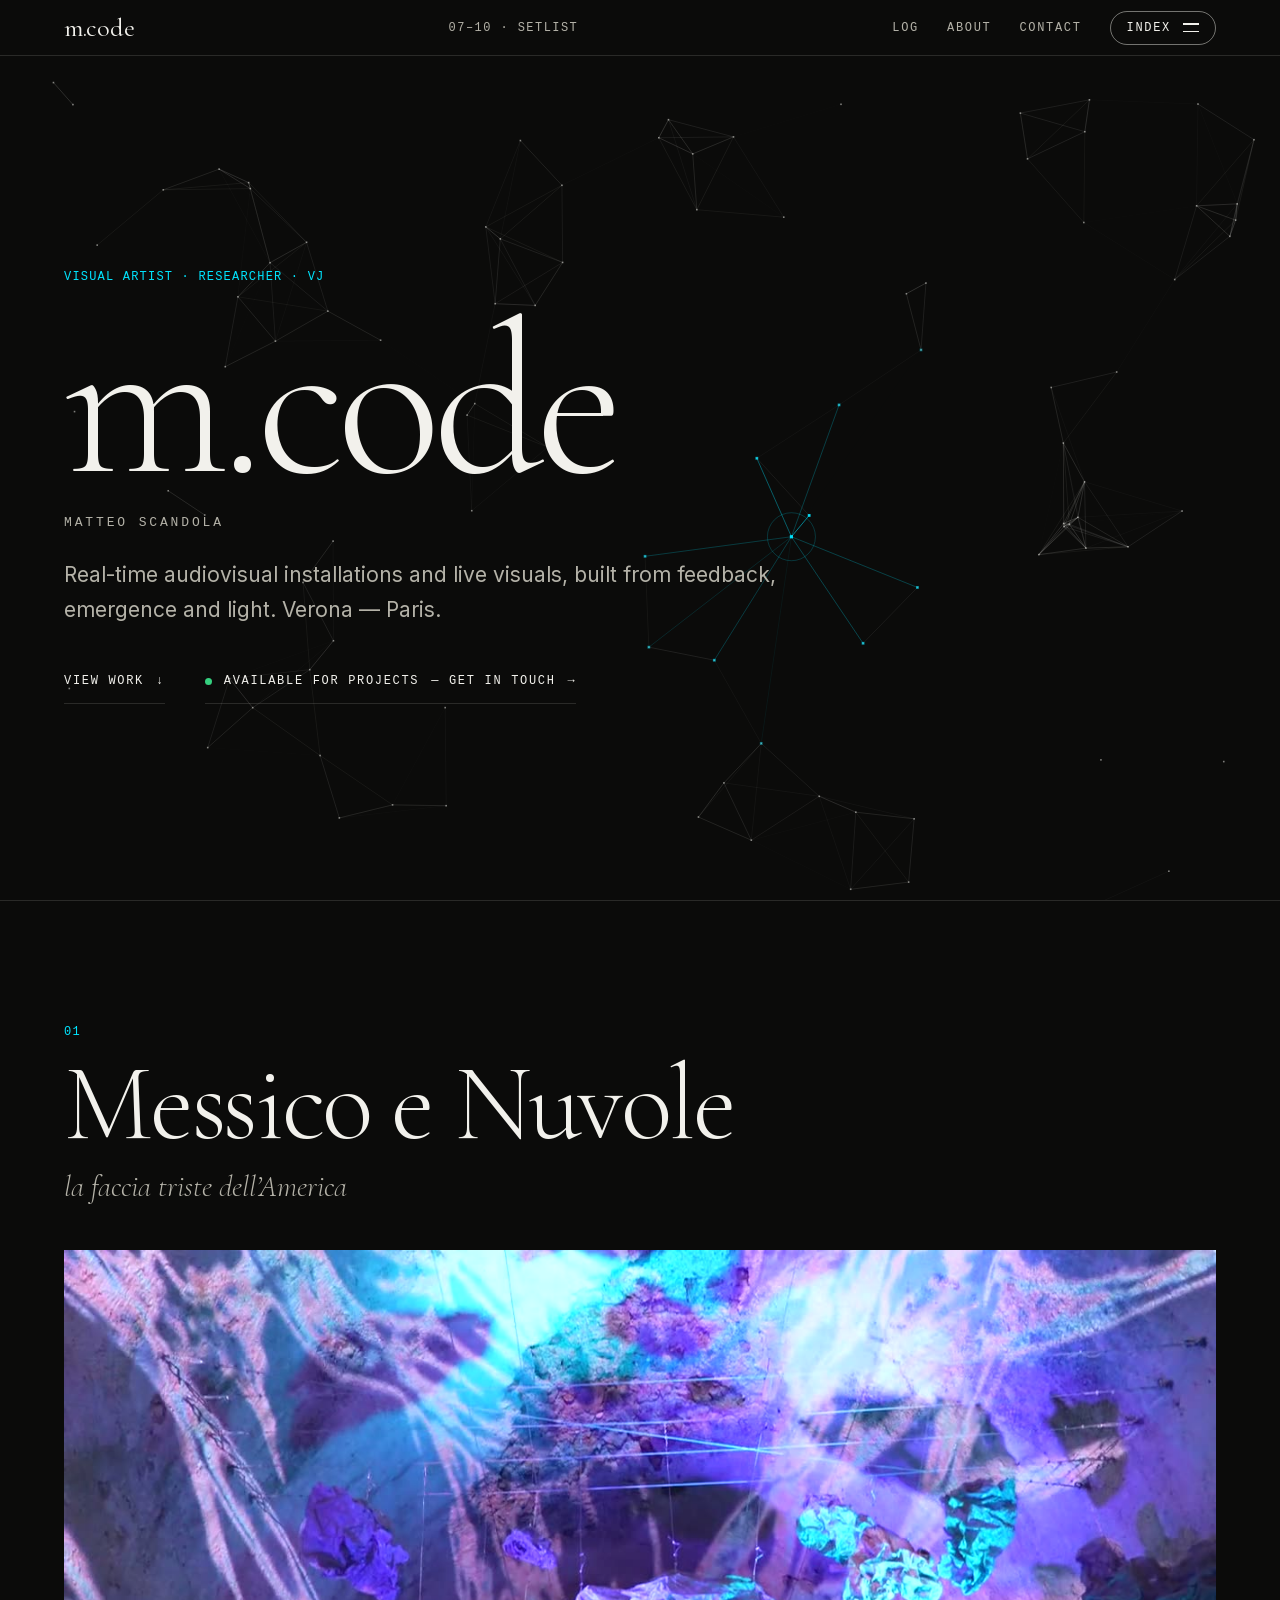
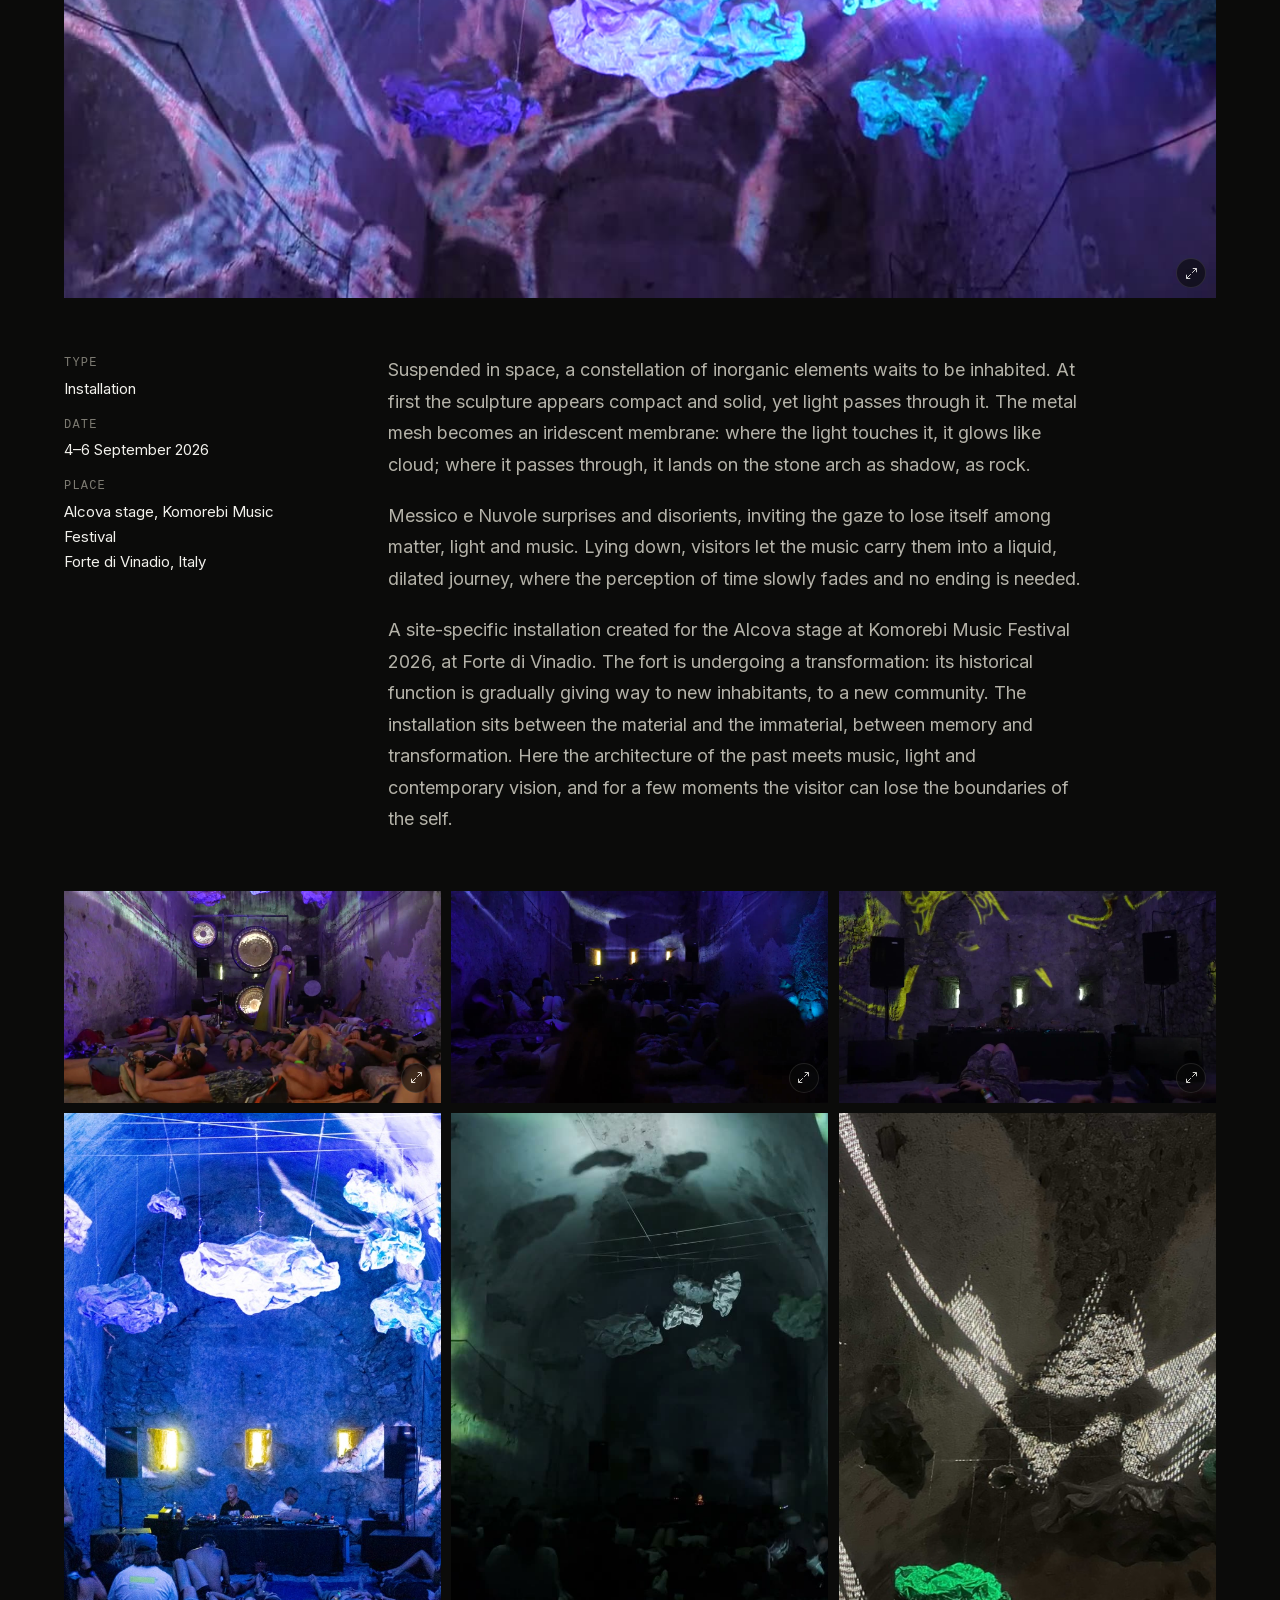
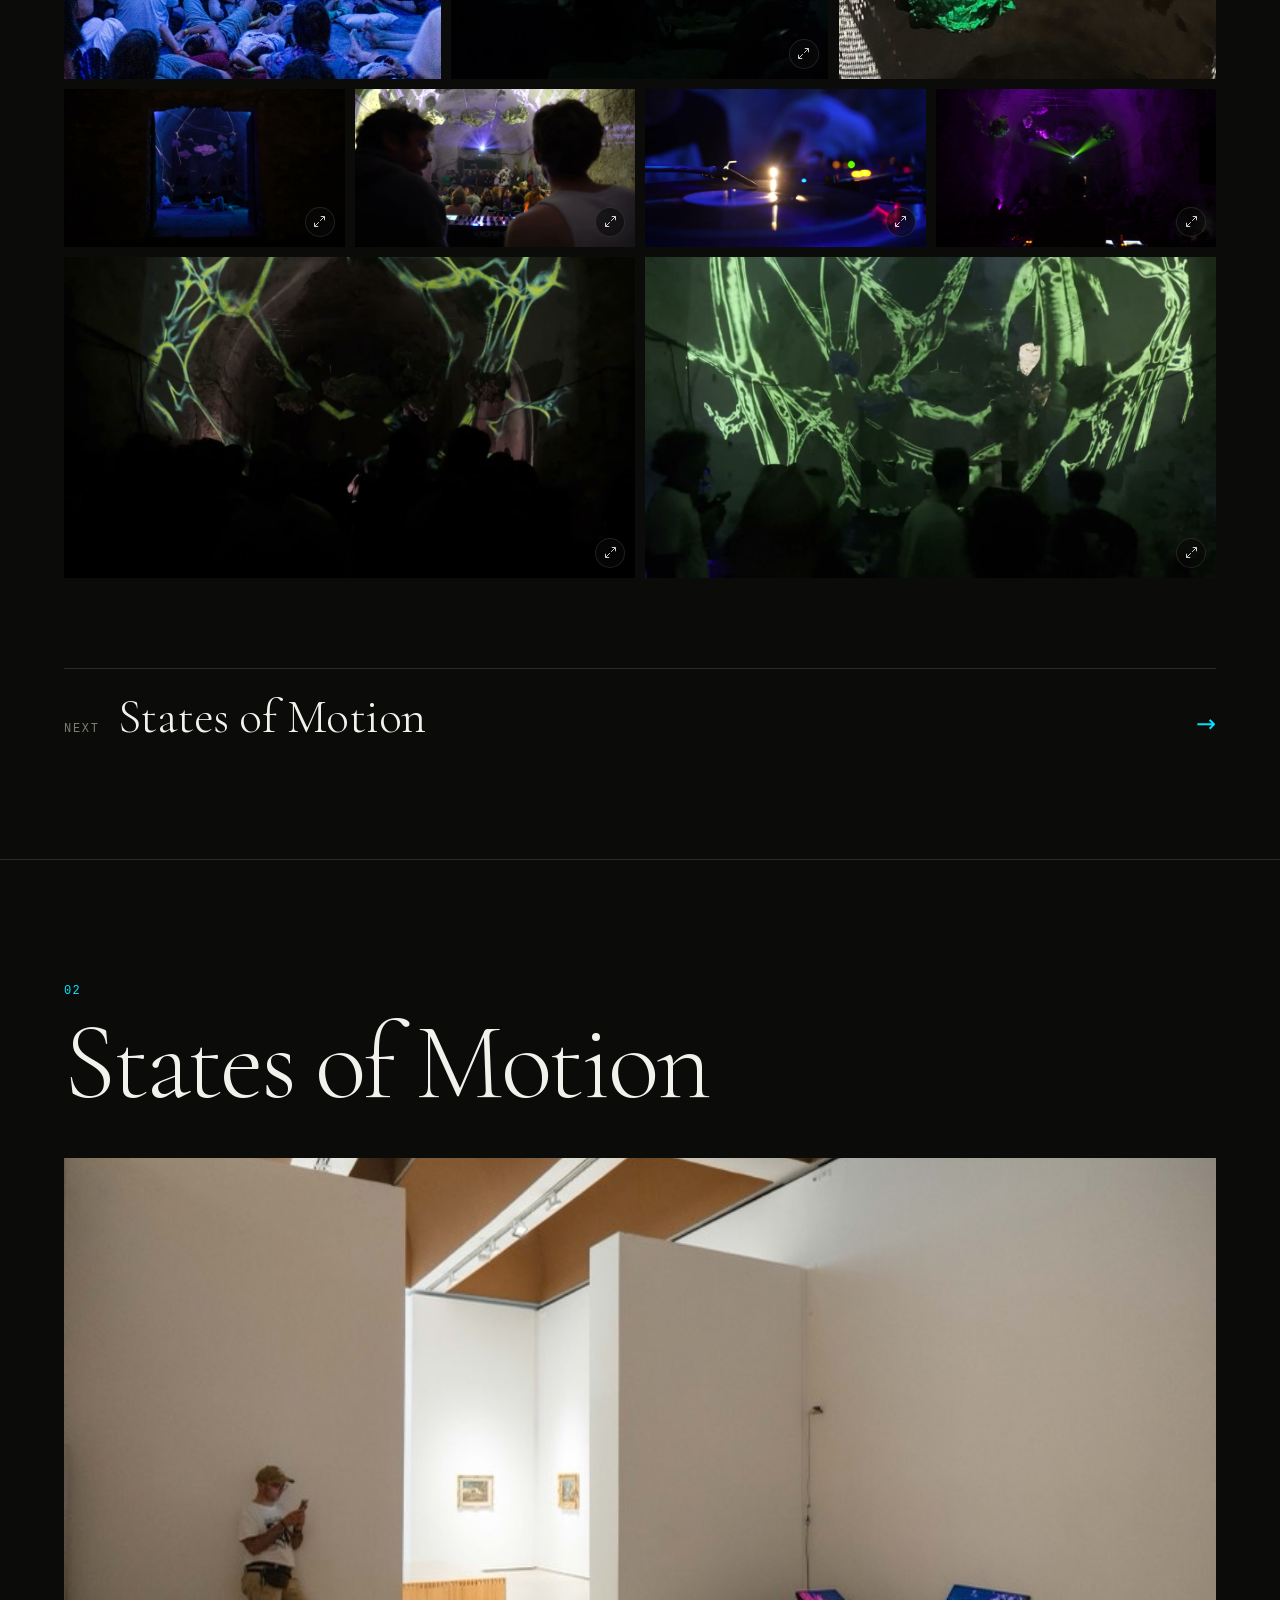
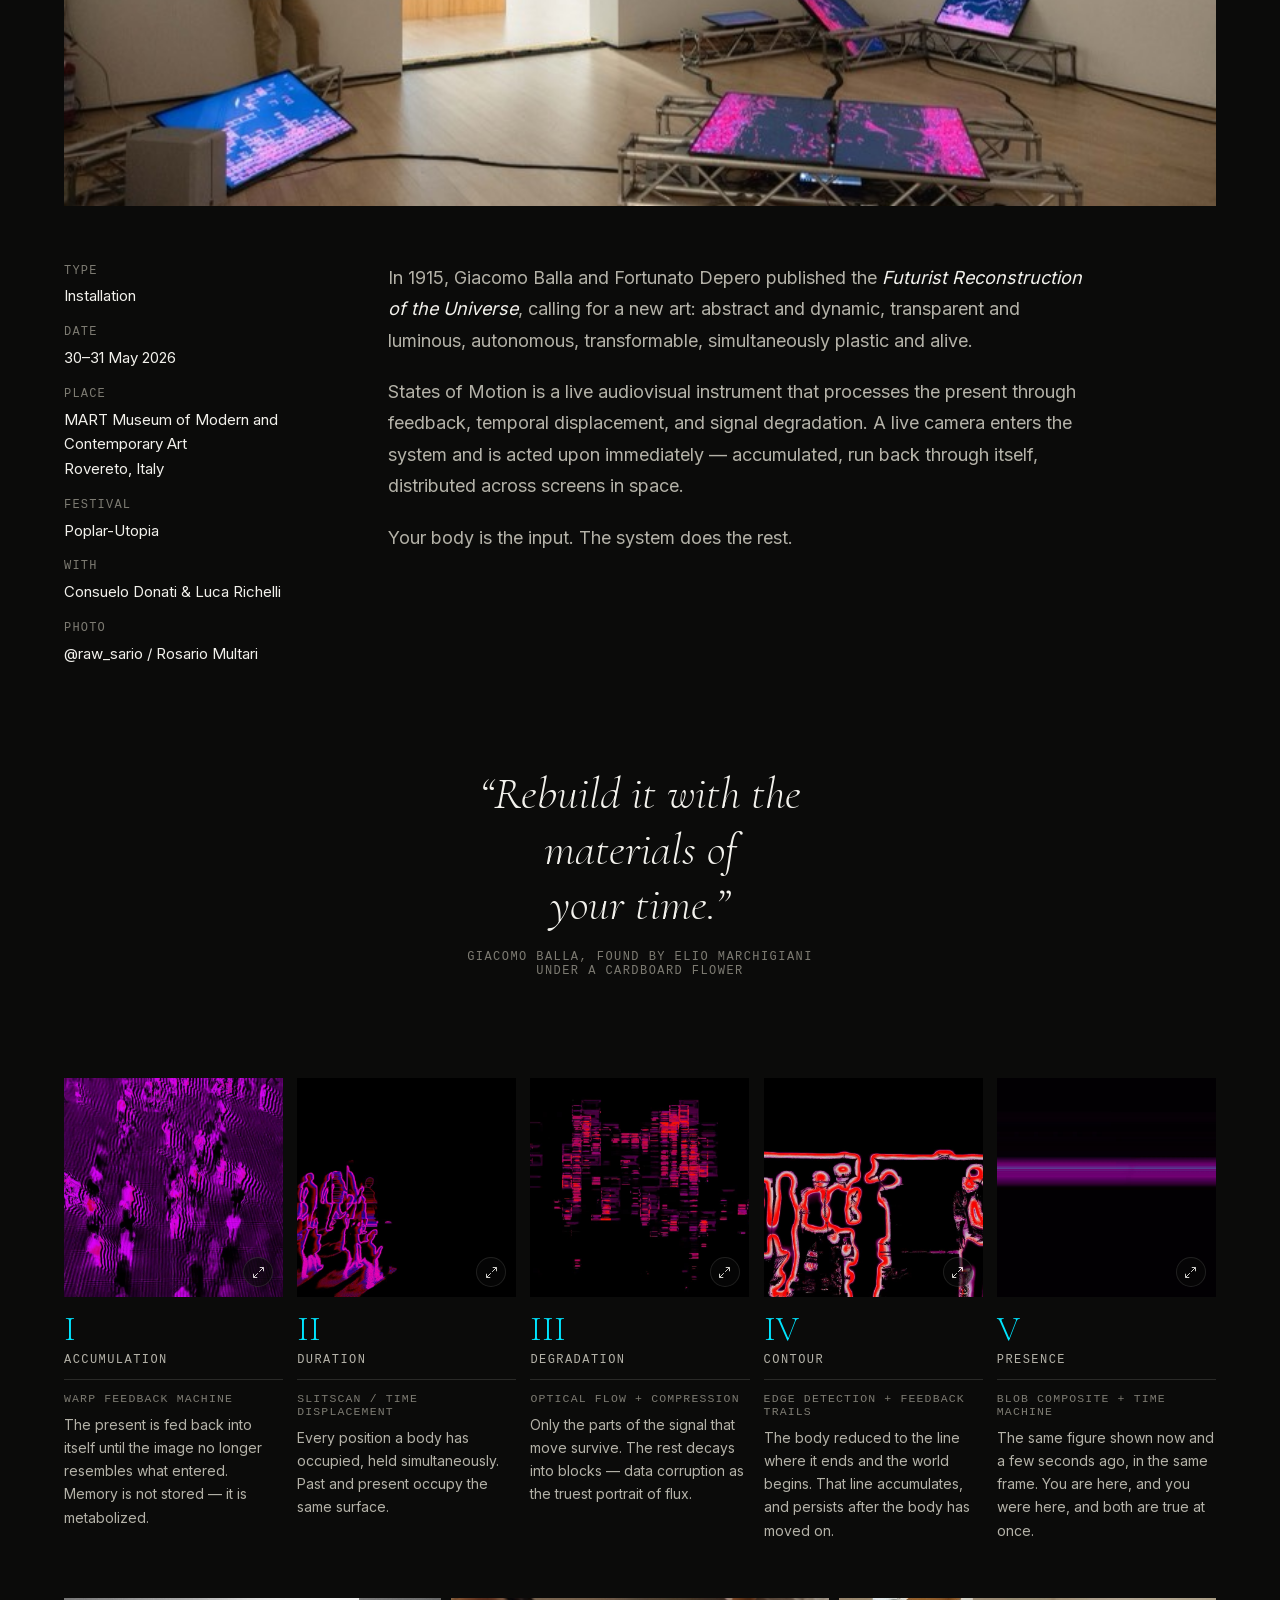
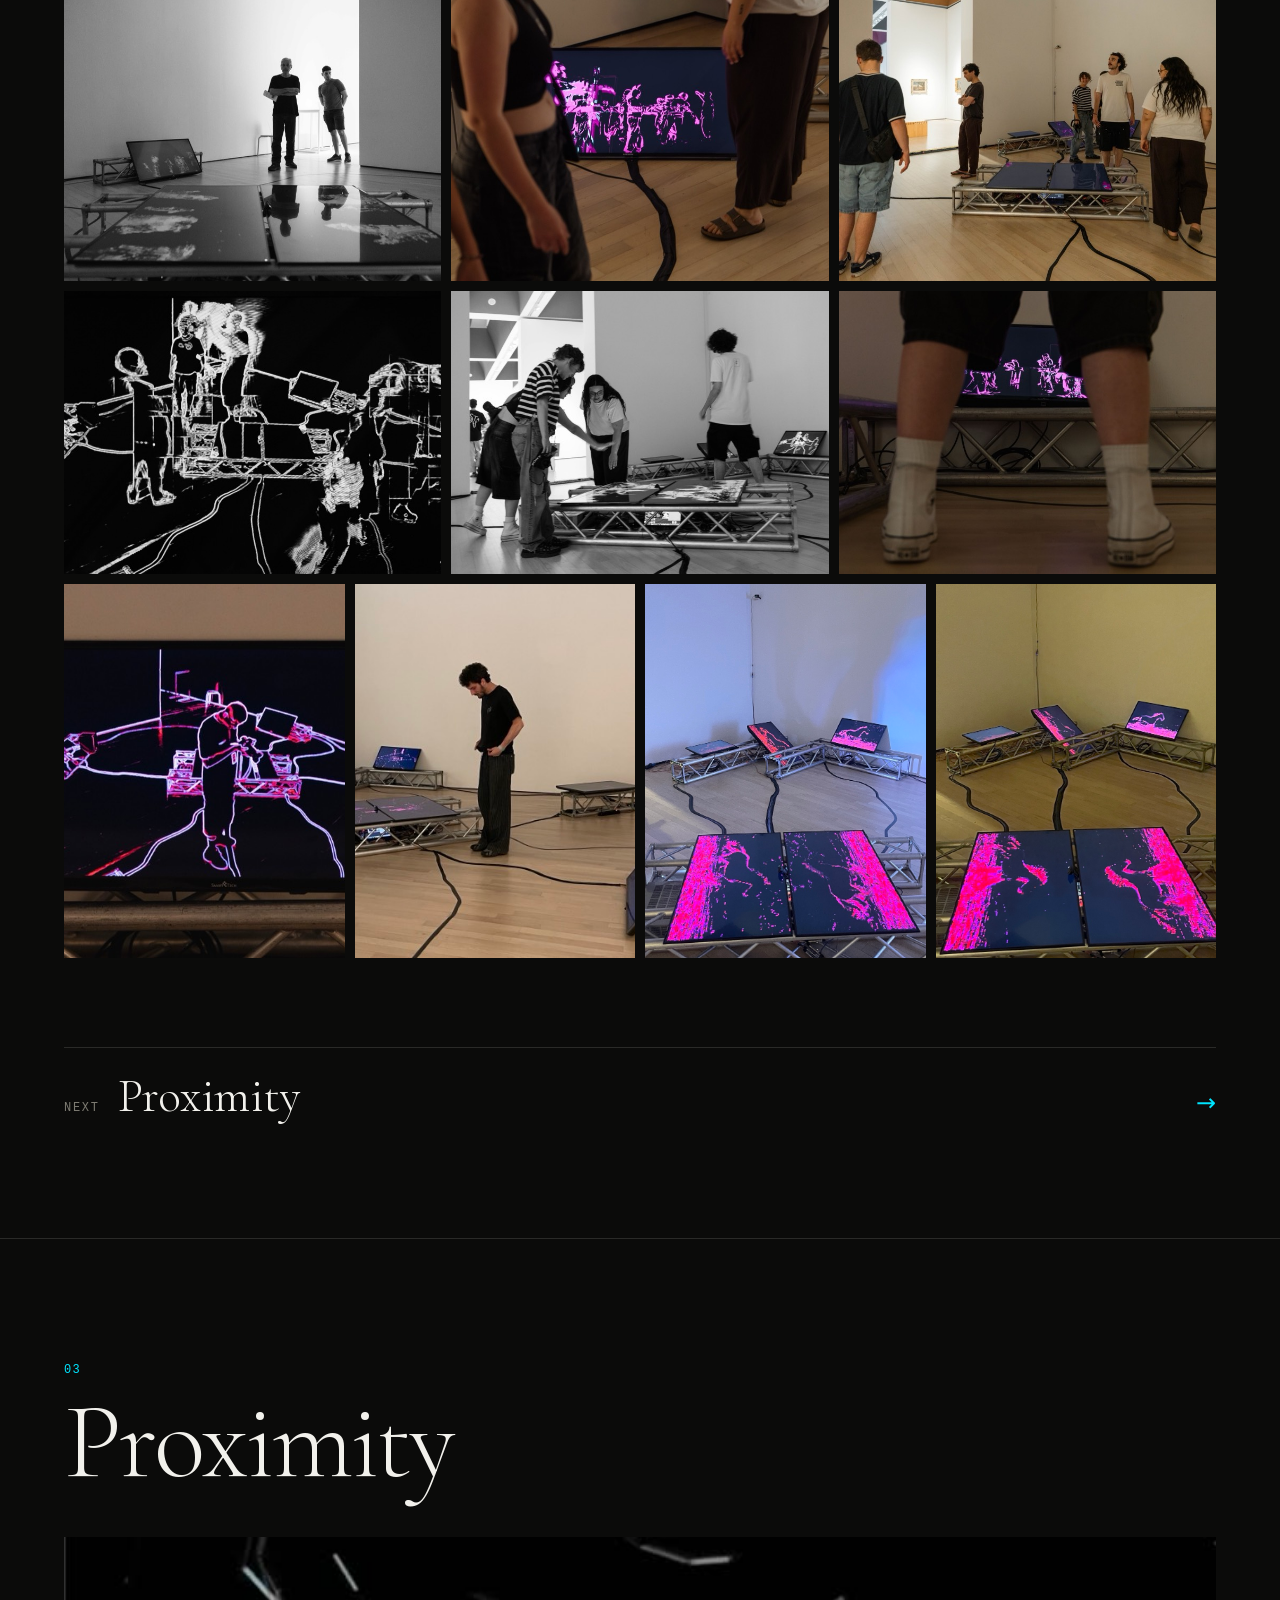
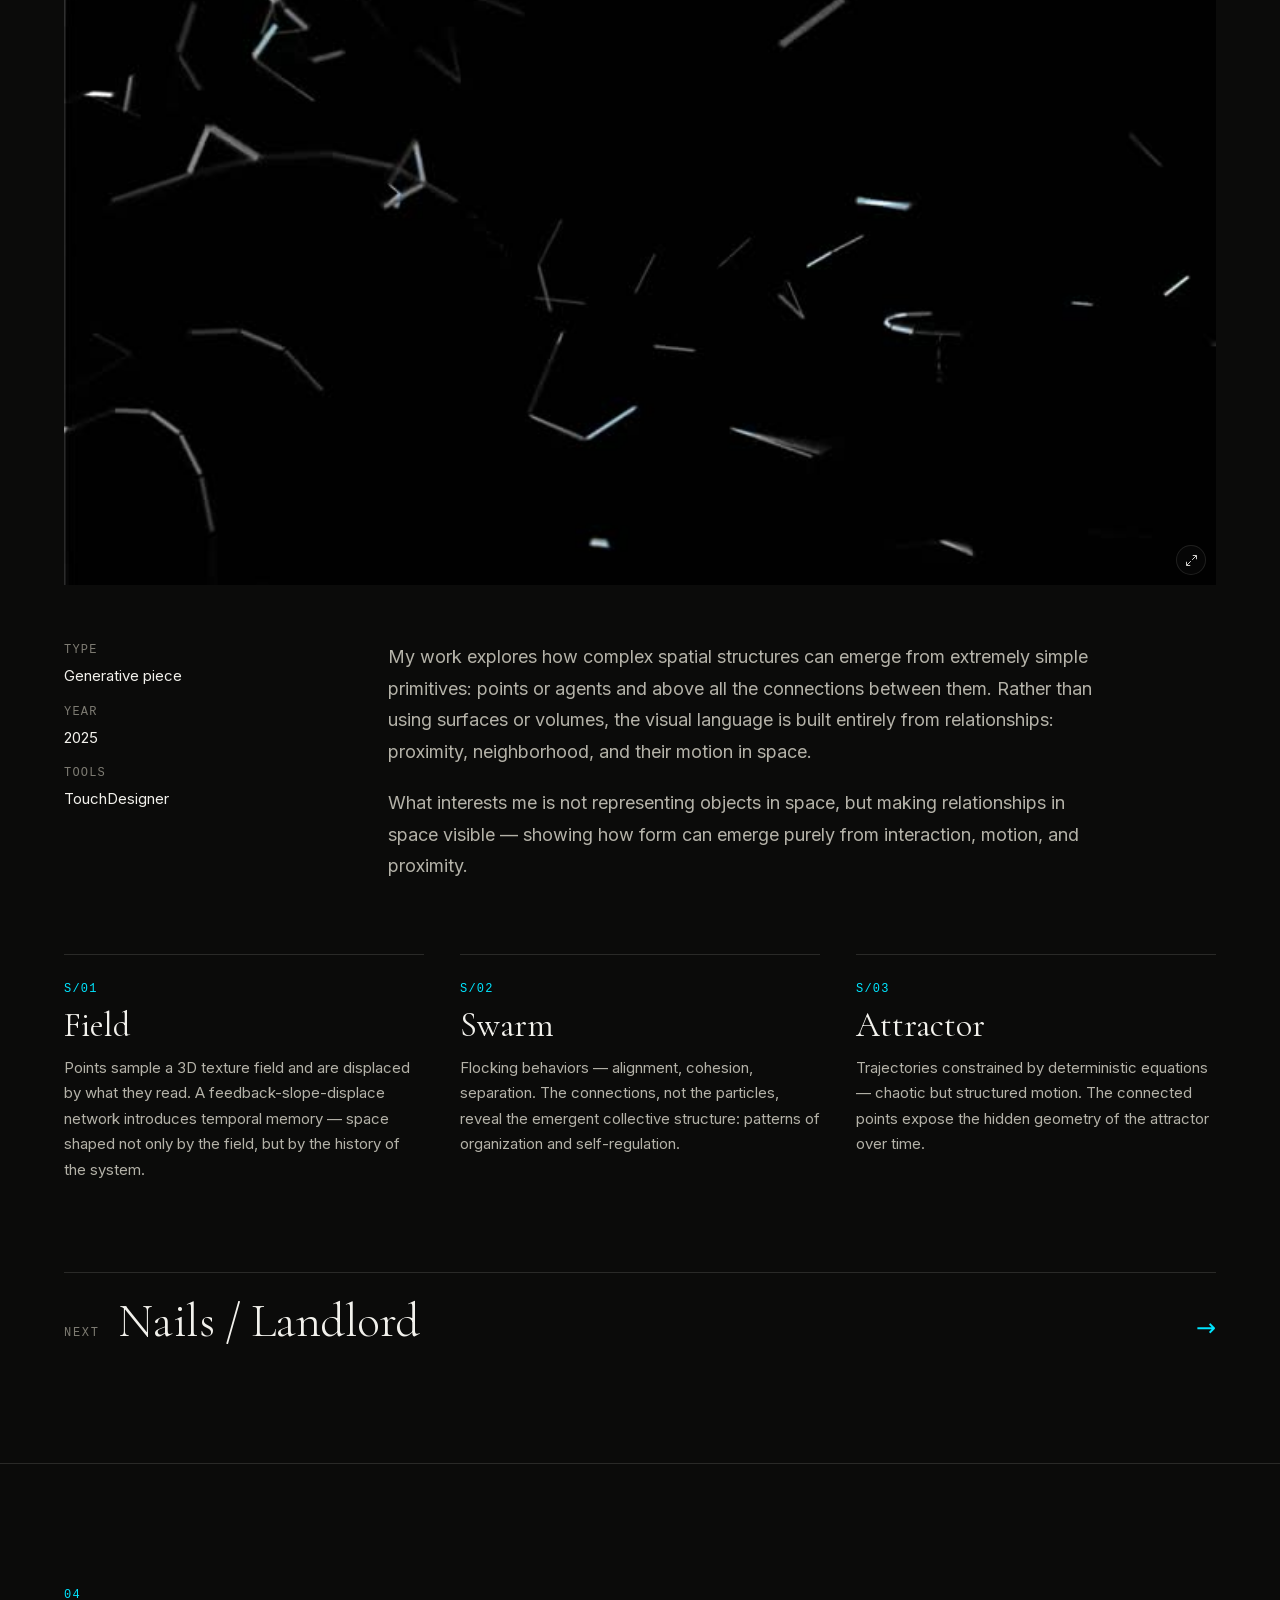
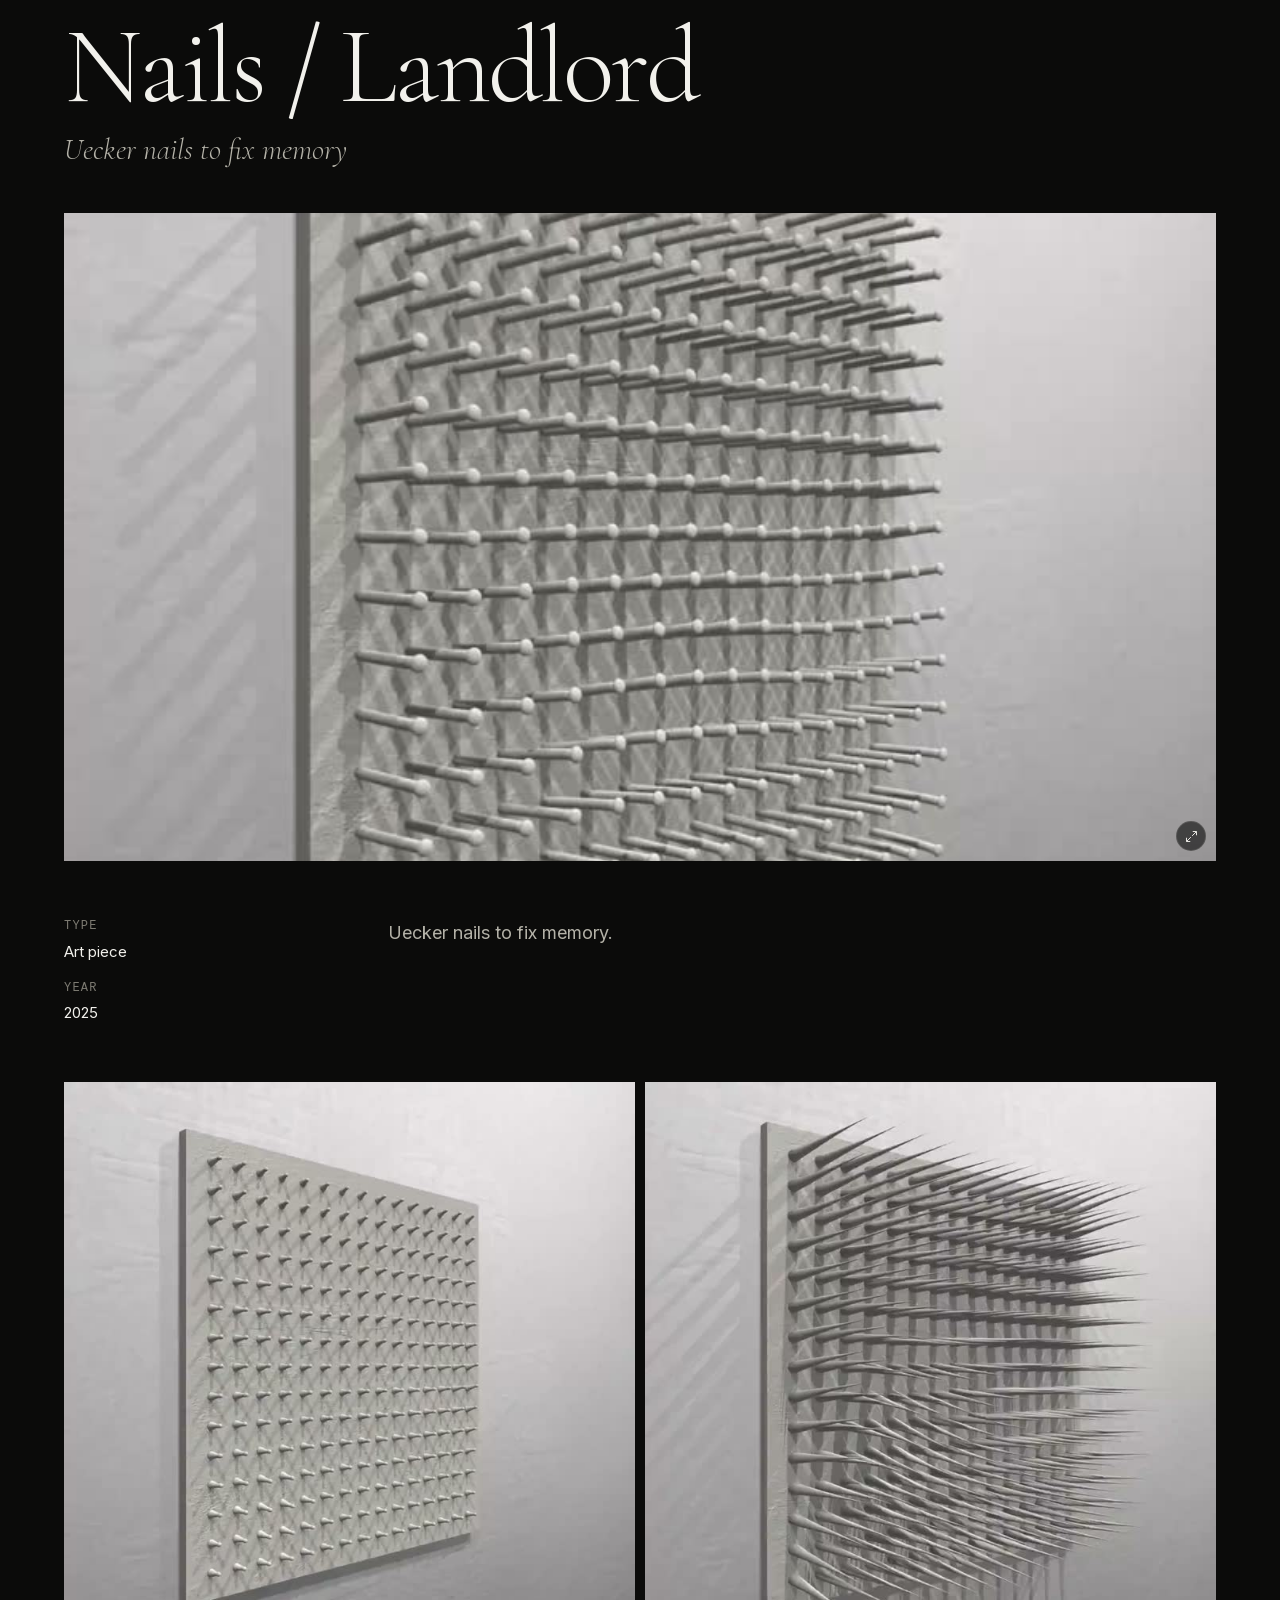
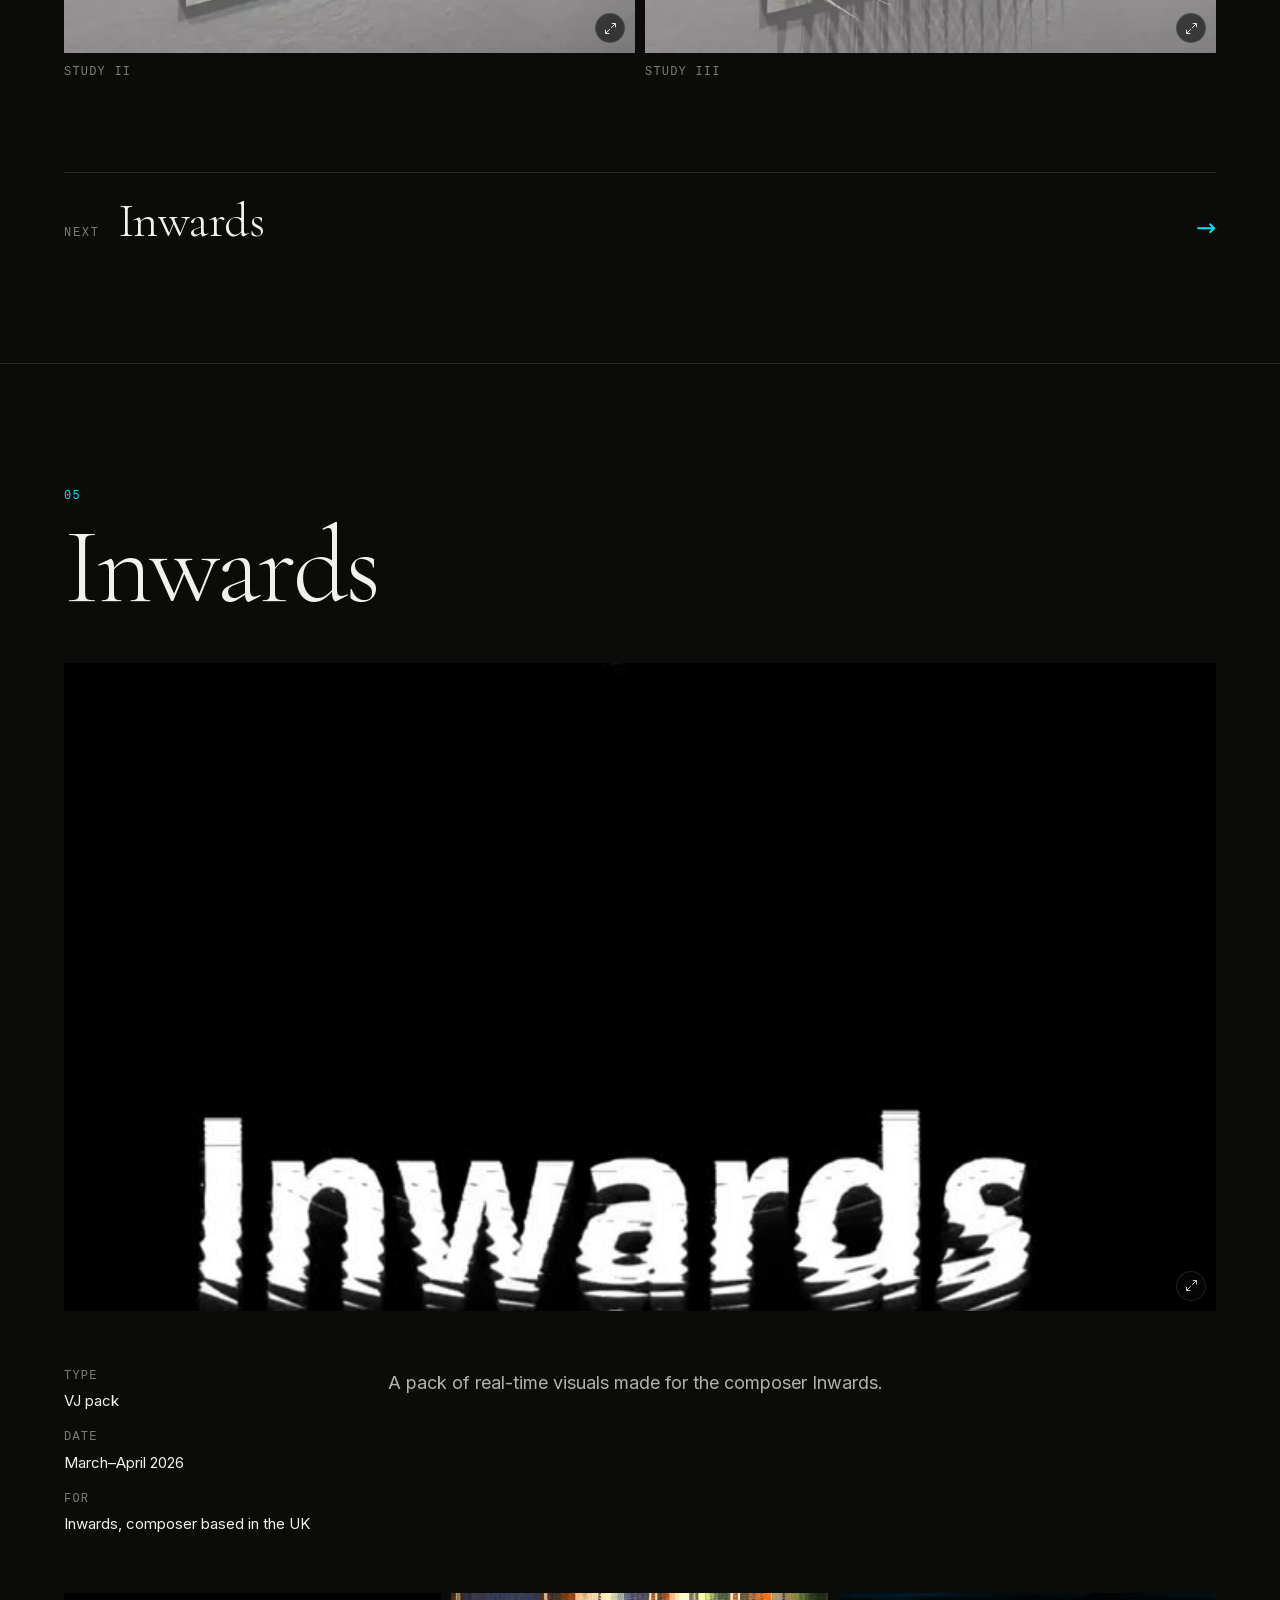
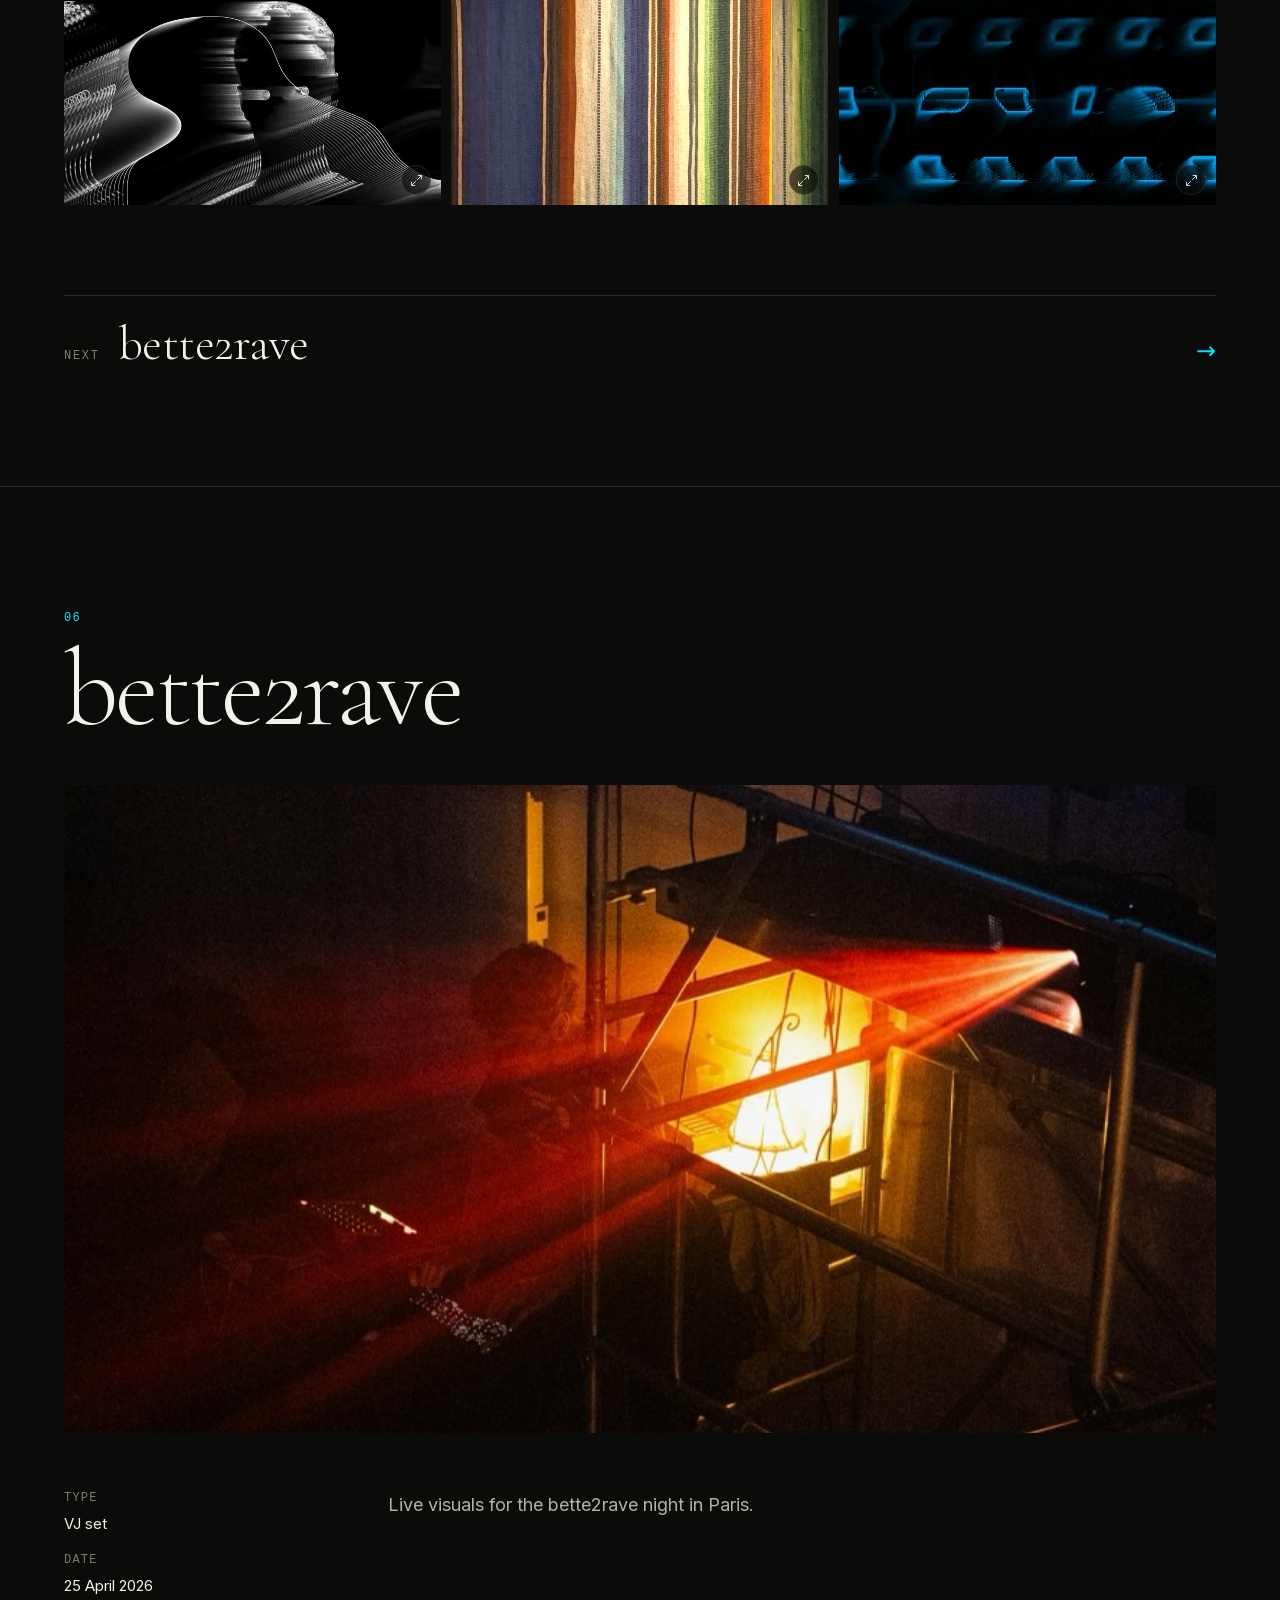
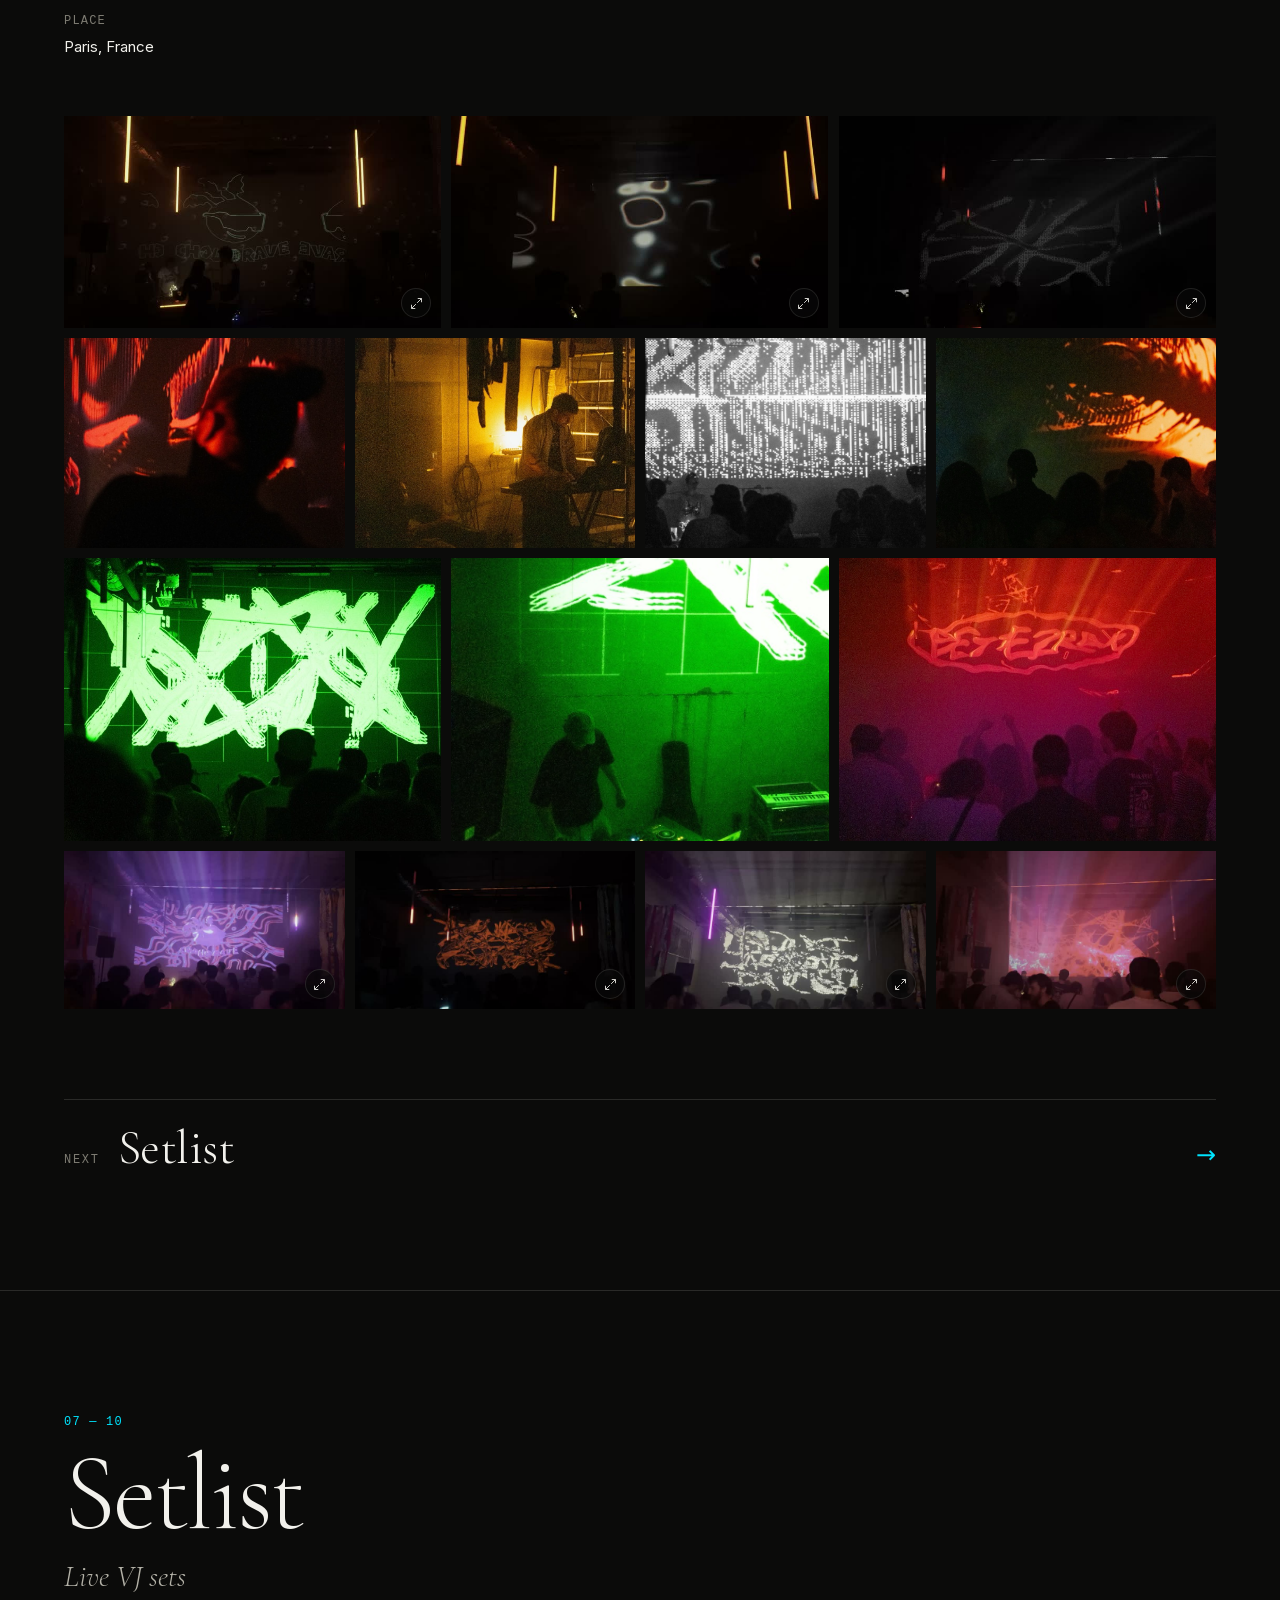
==== commit f0058dec: "Brand name: m.code visuals in title and structured data Co-Authored-By: Claude Sonnet 5.5 <noreply@a" ====
--- a/index.html
+++ b/index.html
@@ -5,7 +5,7 @@
   <meta name="viewport" content="width=device-width, initial-scale=1.0">
   <meta name="description" content="Portfolio of Matteo Scandola (m.code), visual artist, researcher and VJ based in Paris. Real-time audiovisual installations and live visuals made with TouchDesigner: Messico e Nuvole, States of Motion, Proximity.">
   <meta name="theme-color" content="#0b0b0a">
-  <meta property="og:title" content="Matteo Scandola — m.code · Visual Artist, VJ &amp; Researcher">
+  <meta property="og:title" content="m.code visuals — Matteo Scandola · Visual Artist, VJ &amp; Researcher">
   <meta property="og:description" content="Real-time audiovisual installations and live visuals. Verona / Paris. Messico e Nuvole, States of Motion, Proximity.">
   <meta property="og:type" content="website">
   <meta property="og:site_name" content="m.code">
@@ -16,7 +16,7 @@
   <meta property="og:image:width" content="1200">
   <meta property="og:image:height" content="800">
   <meta name="twitter:card" content="summary_large_image">
-  <meta name="twitter:title" content="Matteo Scandola — m.code · Visual Artist, VJ &amp; Researcher">
+  <meta name="twitter:title" content="m.code visuals — Matteo Scandola · Visual Artist, VJ &amp; Researcher">
   <meta name="twitter:description" content="Real-time audiovisual installations and live visuals. Verona / Paris.">
   <meta name="twitter:image" content="https://mcode-visuals.github.io/assets/og.jpg">
   <meta name="author" content="Matteo Scandola">
@@ -32,8 +32,13 @@
       "@type": "WebSite",
       "@id": "https://mcode-visuals.github.io/#website",
       "url": "https://mcode-visuals.github.io/",
-      "name": "m.code — Matteo Scandola",
-      "inLanguage": "en"
+      "name": "m.code visuals — Matteo Scandola",
+      "inLanguage": "en",
+      "alternateName": [
+        "m.code visuals",
+        "mcode visuals",
+        "m.code"
+      ]
     },
     {
       "@type": "Person",
@@ -42,7 +47,10 @@
       "alternateName": [
         "m.code",
         "mcode",
-        "_m.code_"
+        "_m.code_",
+        "m.code visuals",
+        "mcode visuals",
+        "mcode-visuals"
       ],
       "url": "https://mcode-visuals.github.io/",
       "image": "https://mcode-visuals.github.io/assets/og.jpg",
@@ -200,10 +208,10 @@
   ]
 }
   </script>
-  <title>Matteo Scandola — m.code · Visual Artist, VJ &amp; Researcher · Paris</title>
+  <title>m.code visuals — Matteo Scandola · Visual Artist, VJ &amp; Researcher · Paris</title>
   <link rel="preload" href="assets/fonts/cormorant.woff2" as="font" type="font/woff2" crossorigin>
   <link rel="preload" href="assets/fonts/inter.woff2" as="font" type="font/woff2" crossorigin>
-  <link rel="stylesheet" href="site.css?v=17">
+  <link rel="stylesheet" href="site.css?v=18">
   <script>document.documentElement.classList.add('js')</script>
 </head>
 <body>
@@ -234,7 +242,7 @@
   <canvas class="hero__net" aria-hidden="true"></canvas>
   <div class="wrap hero__in">
     <p class="eyebrow">Visual artist &middot; Researcher &middot; VJ</p>
-    <h1><span class="sr-only">Matteo Scandola &mdash; </span>m.code</h1>
+    <h1><span class="sr-only">Matteo Scandola &mdash; </span>m.code<span class="sr-only"> visuals</span></h1>
     <p class="hero__name">Matteo Scandola</p>
     <p class="hero__lead">Real-time audiovisual installations and live visuals, built from feedback, emergence and light. Verona &mdash; Paris.</p>
     <div class="hero__cta"><a class="link link--down" href="#mene">View work <span class="arr" aria-hidden="true">&darr;</span></a><a class="link" href="#contact"><span class="lbl"><i class="live" aria-hidden="true"></i>Available for projects<span class="hide-s"> &mdash; get in touch</span></span> <span class="arr" aria-hidden="true">&rarr;</span></a></div>
